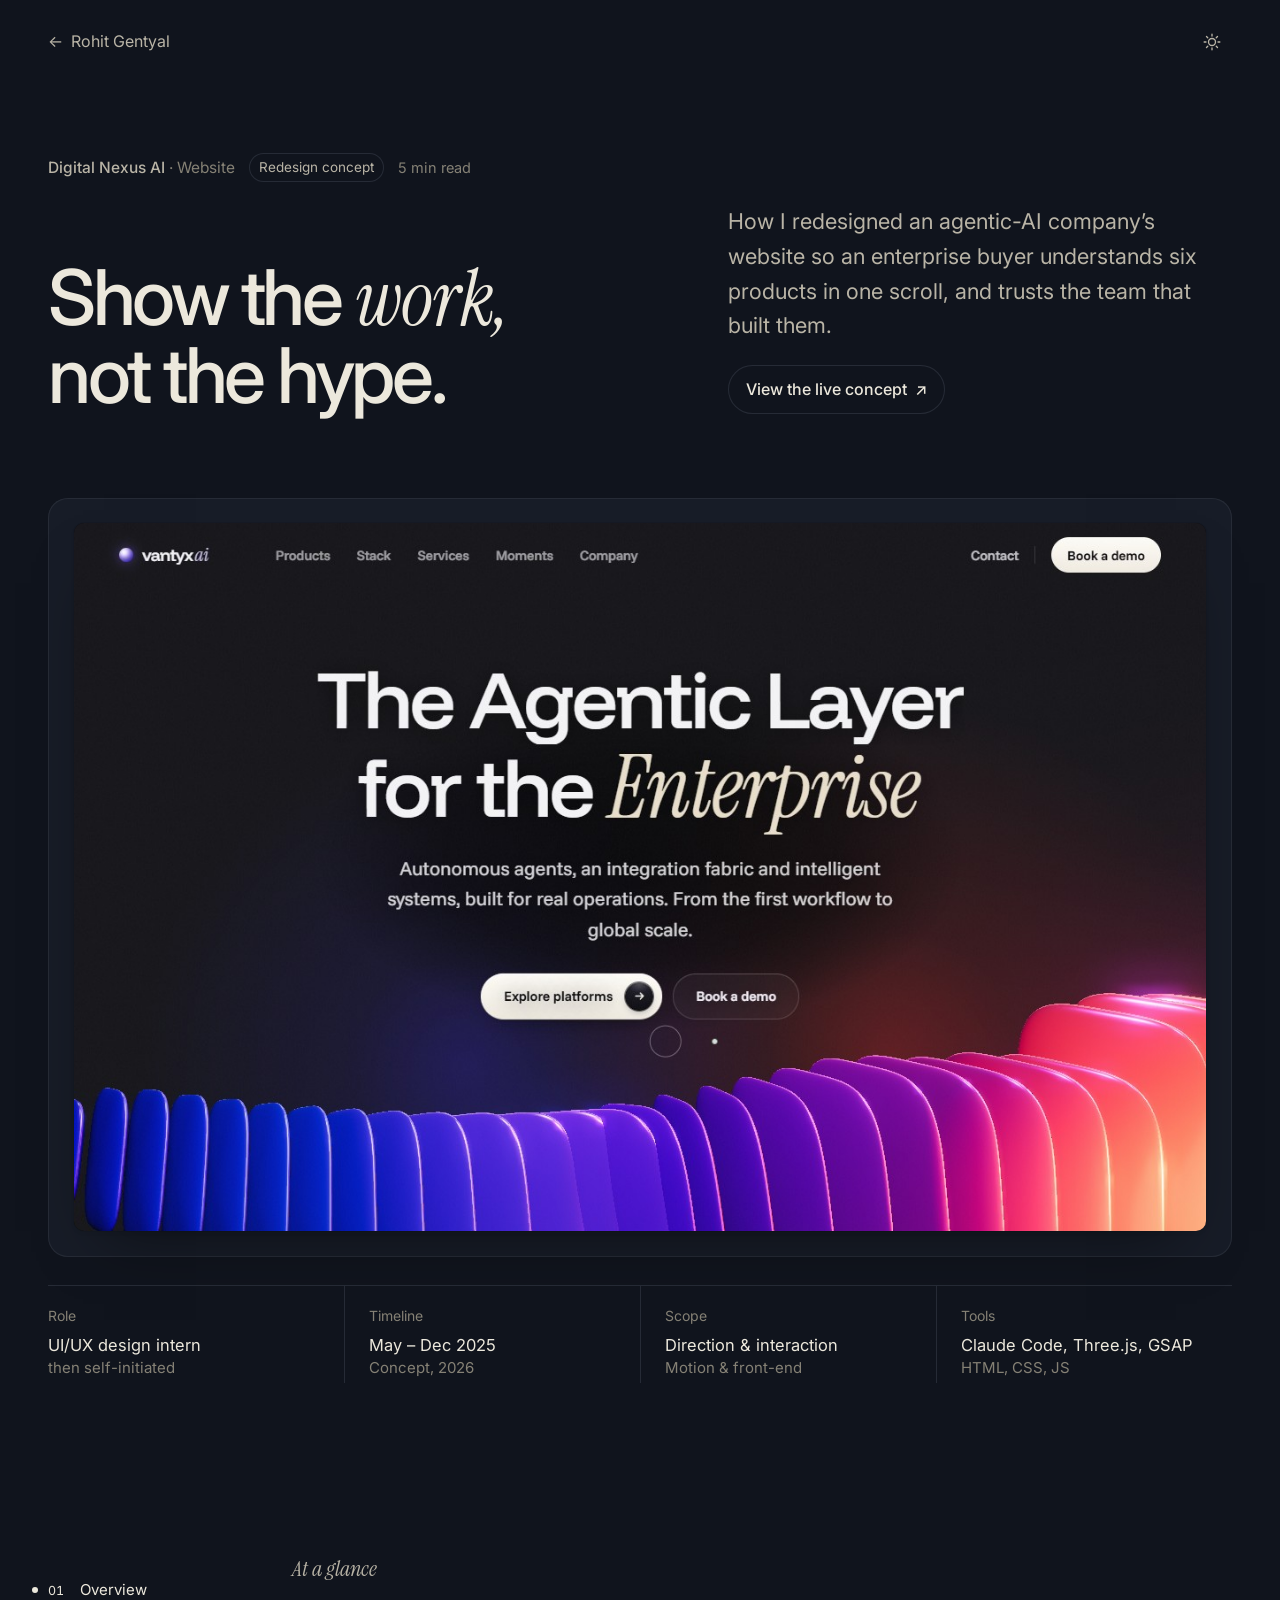
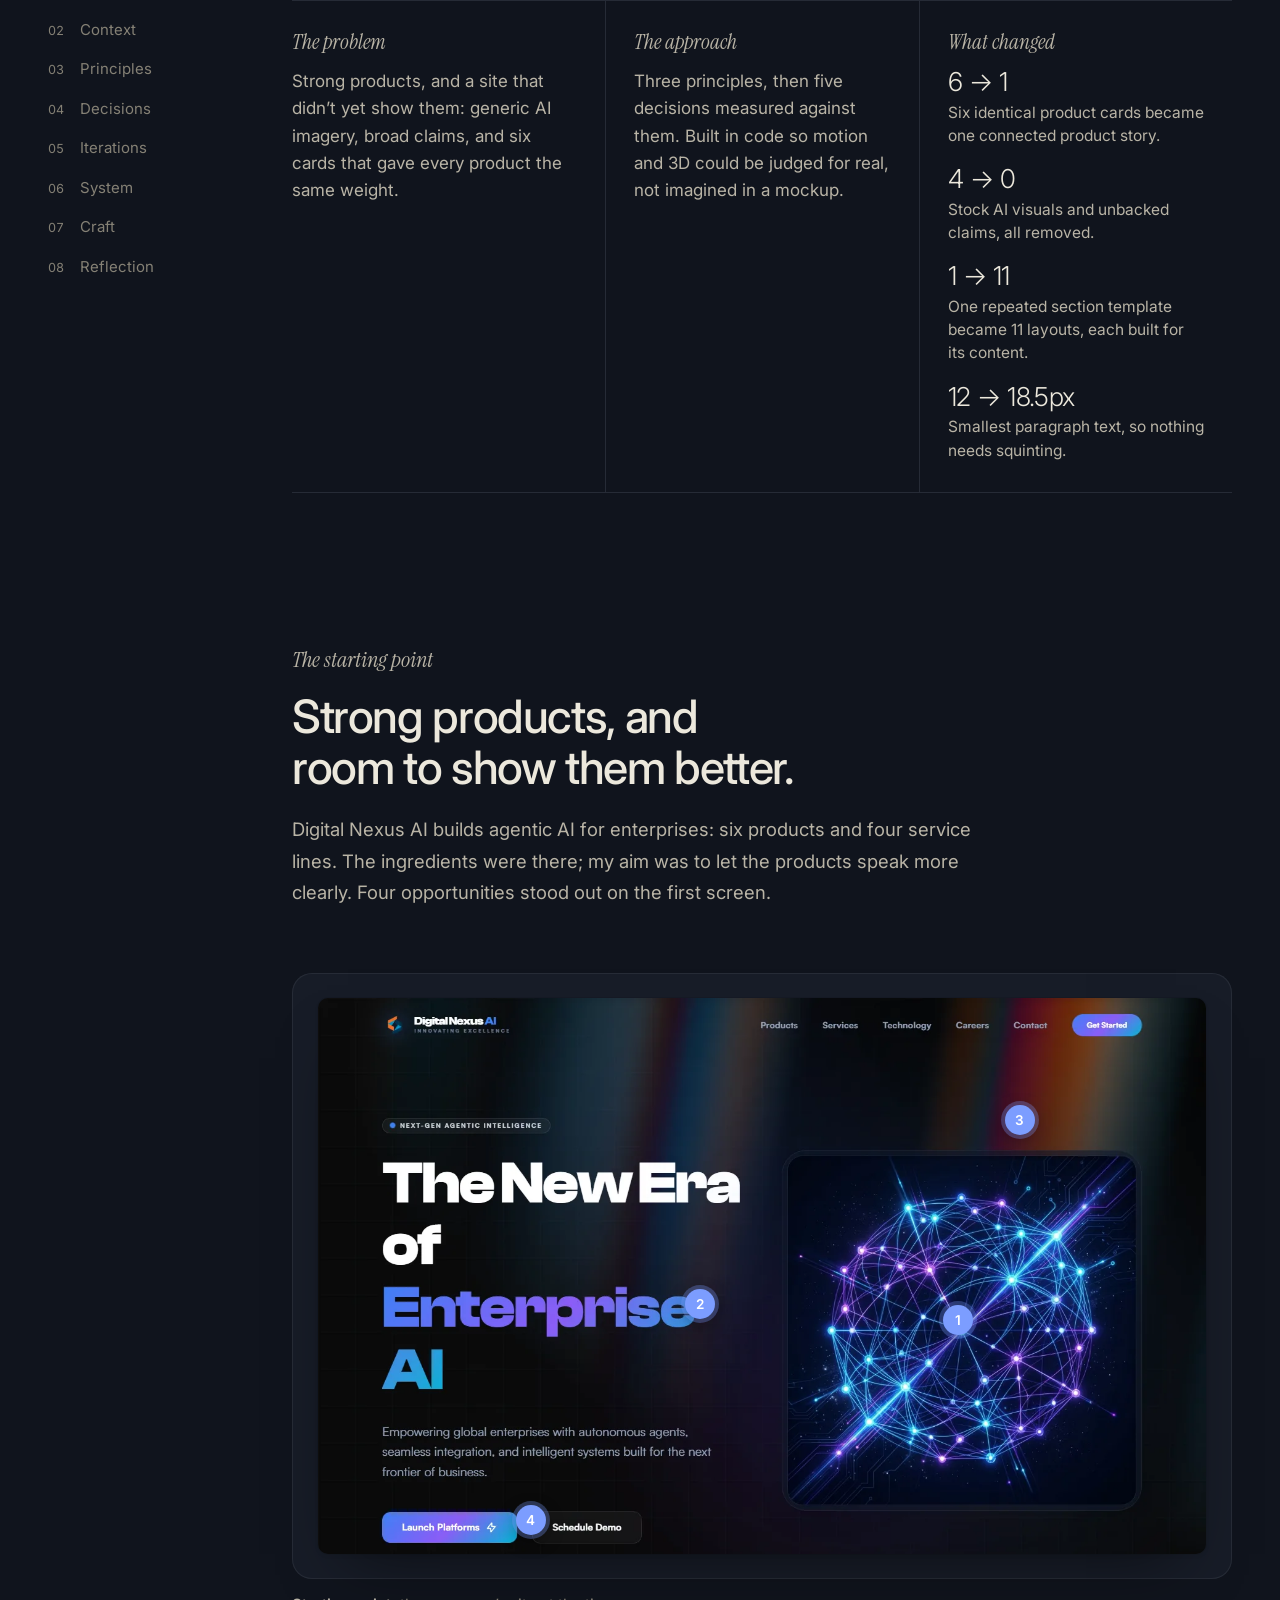
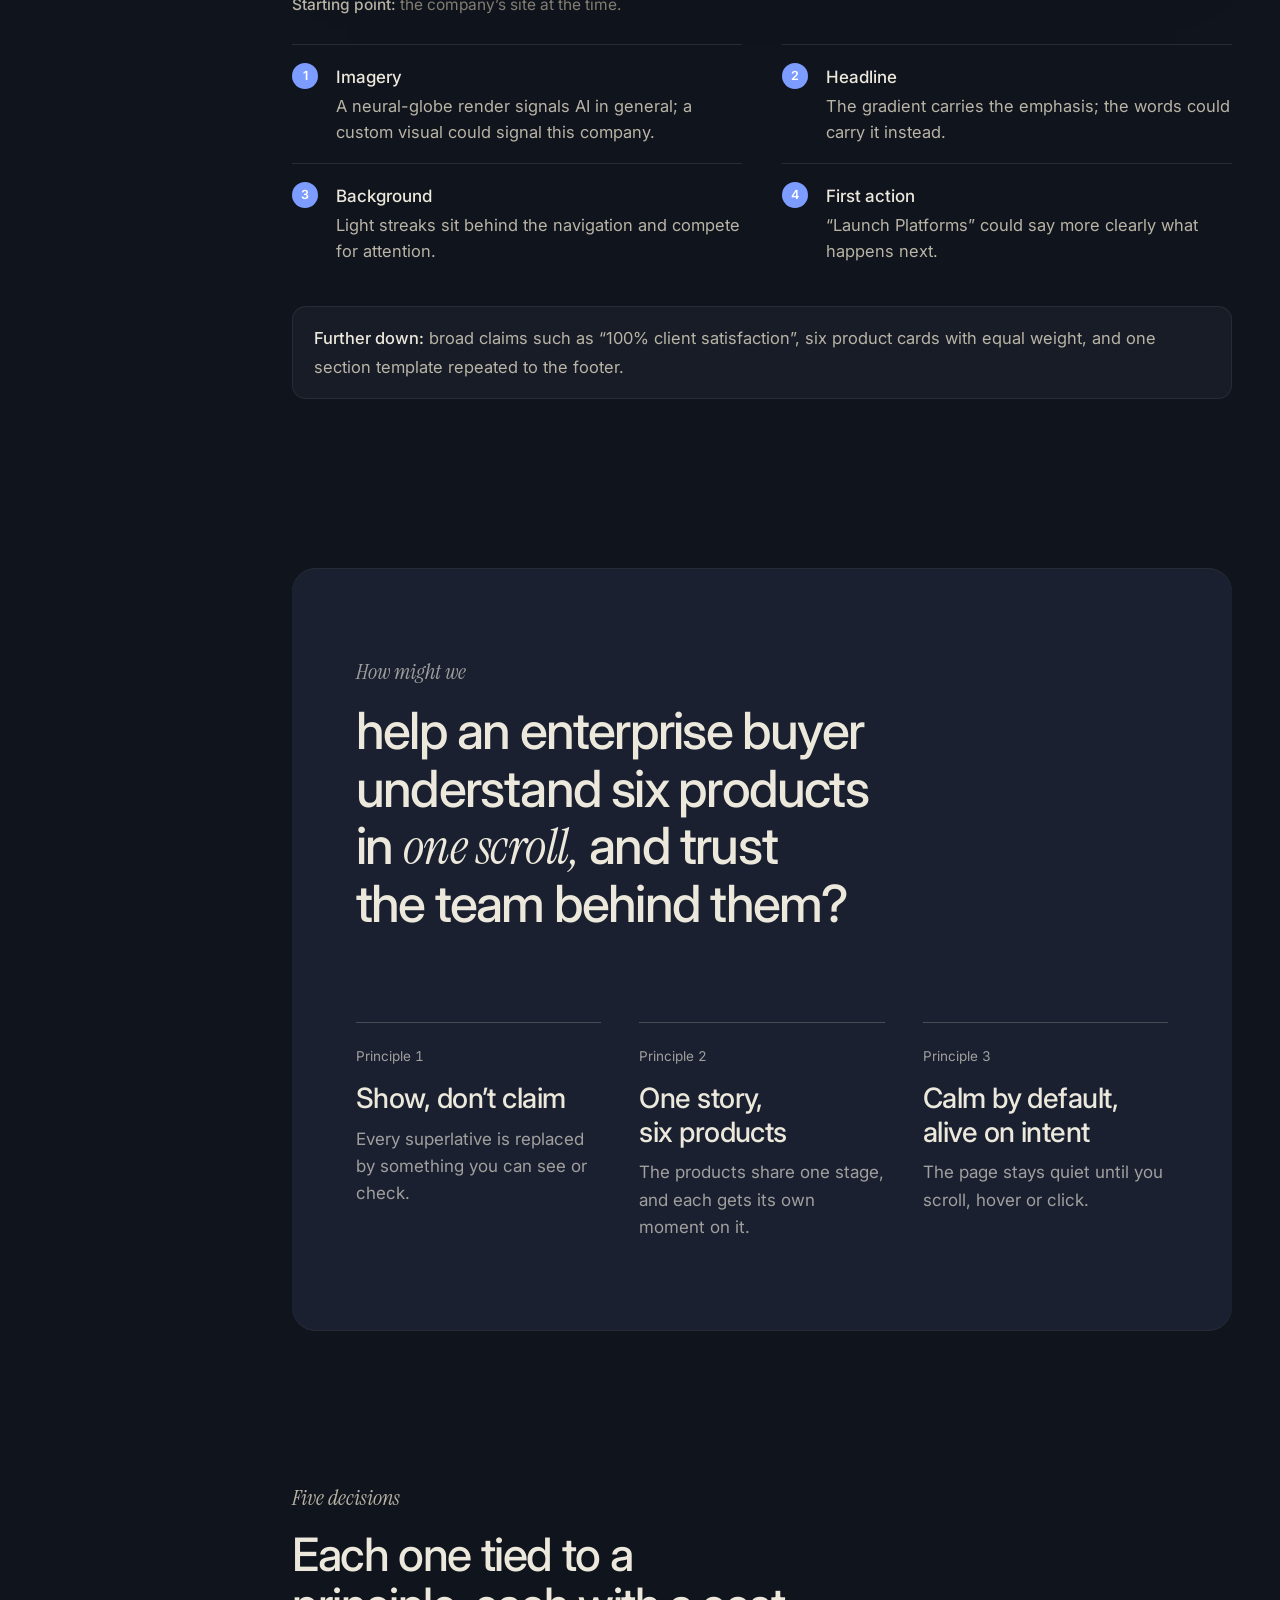
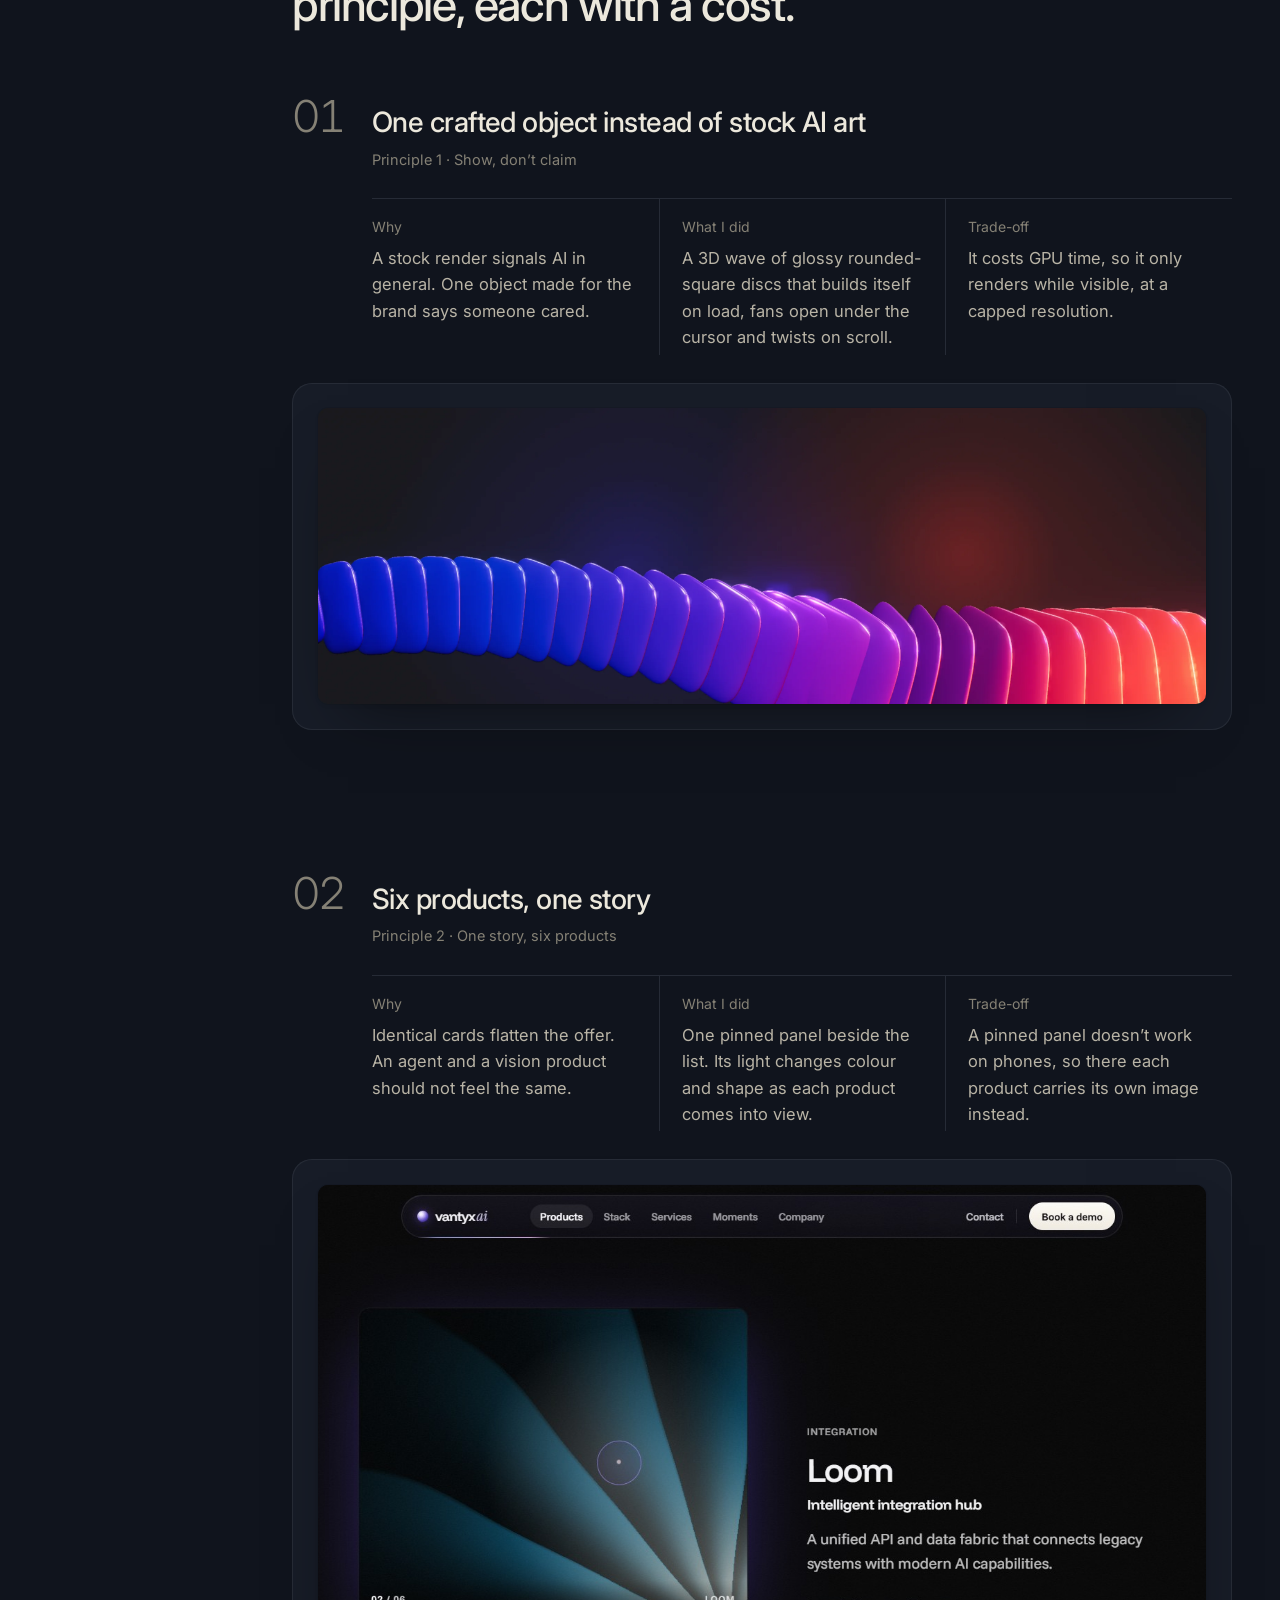
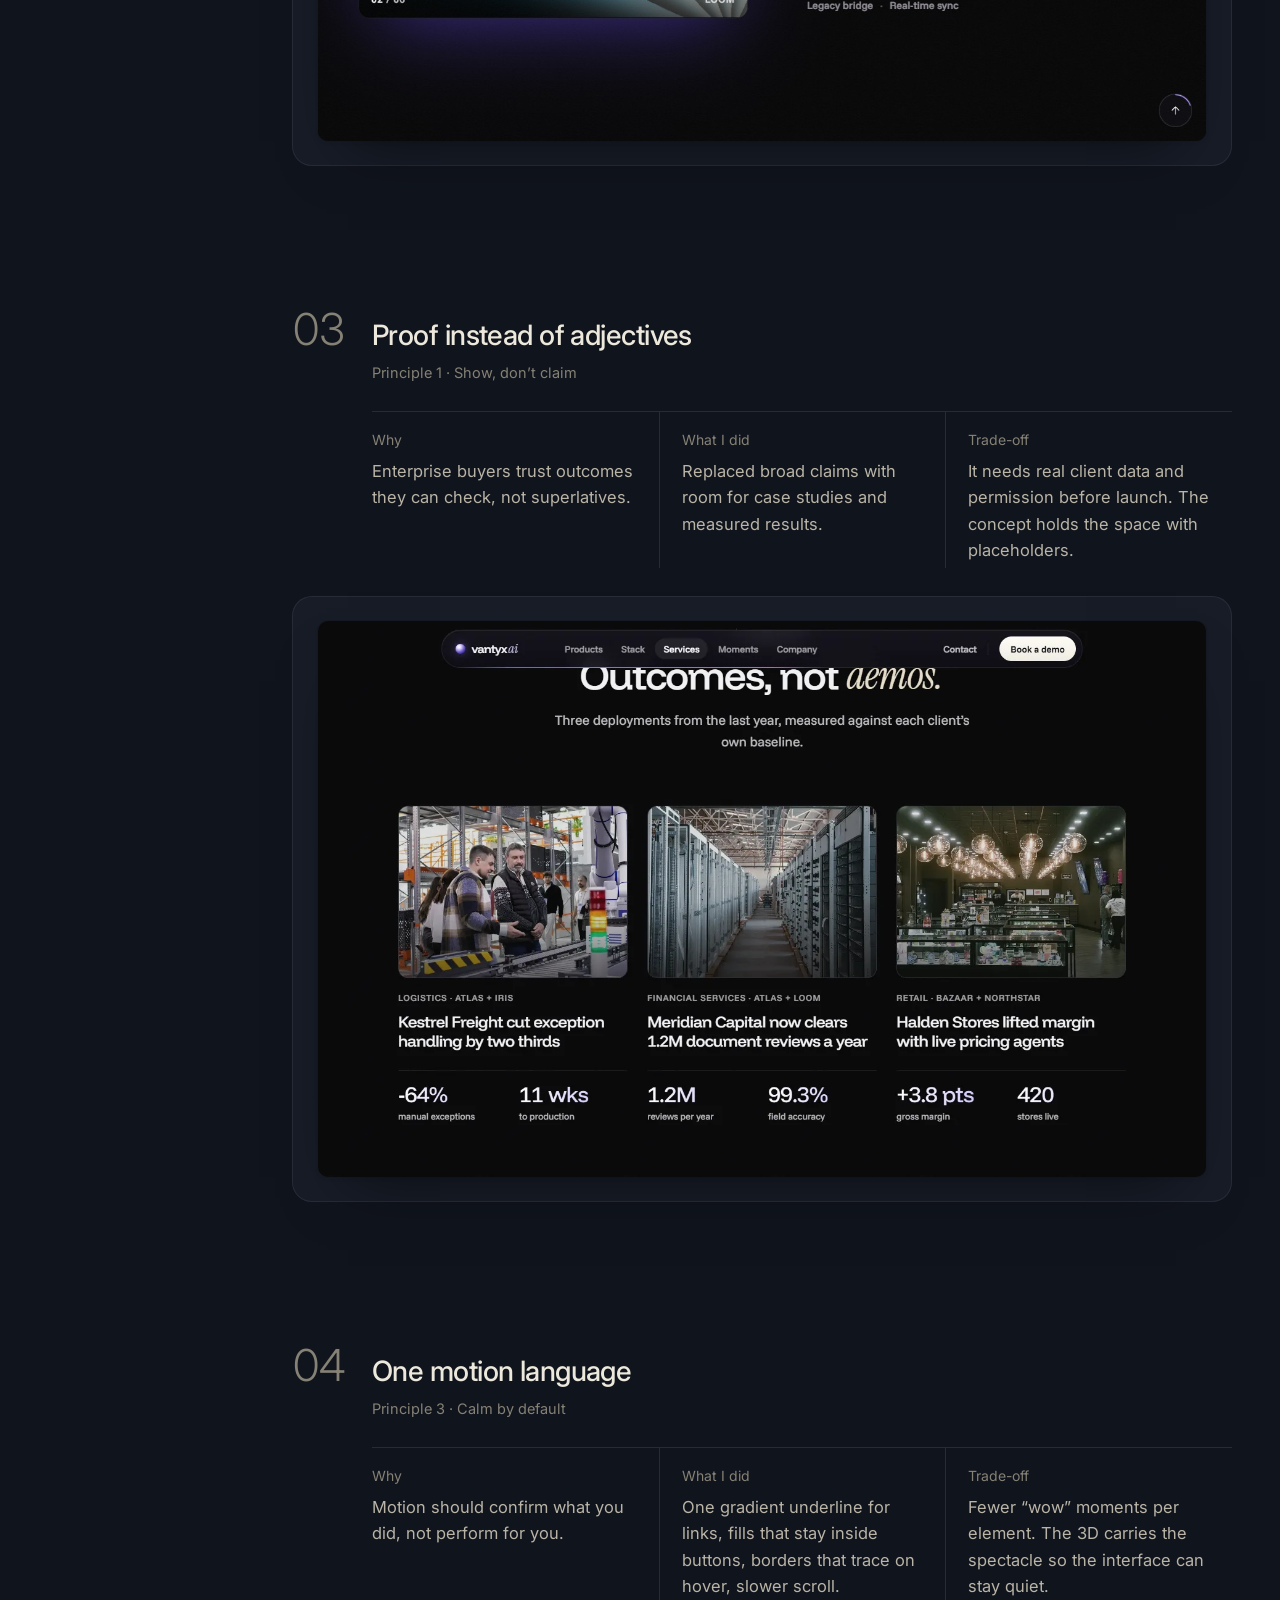
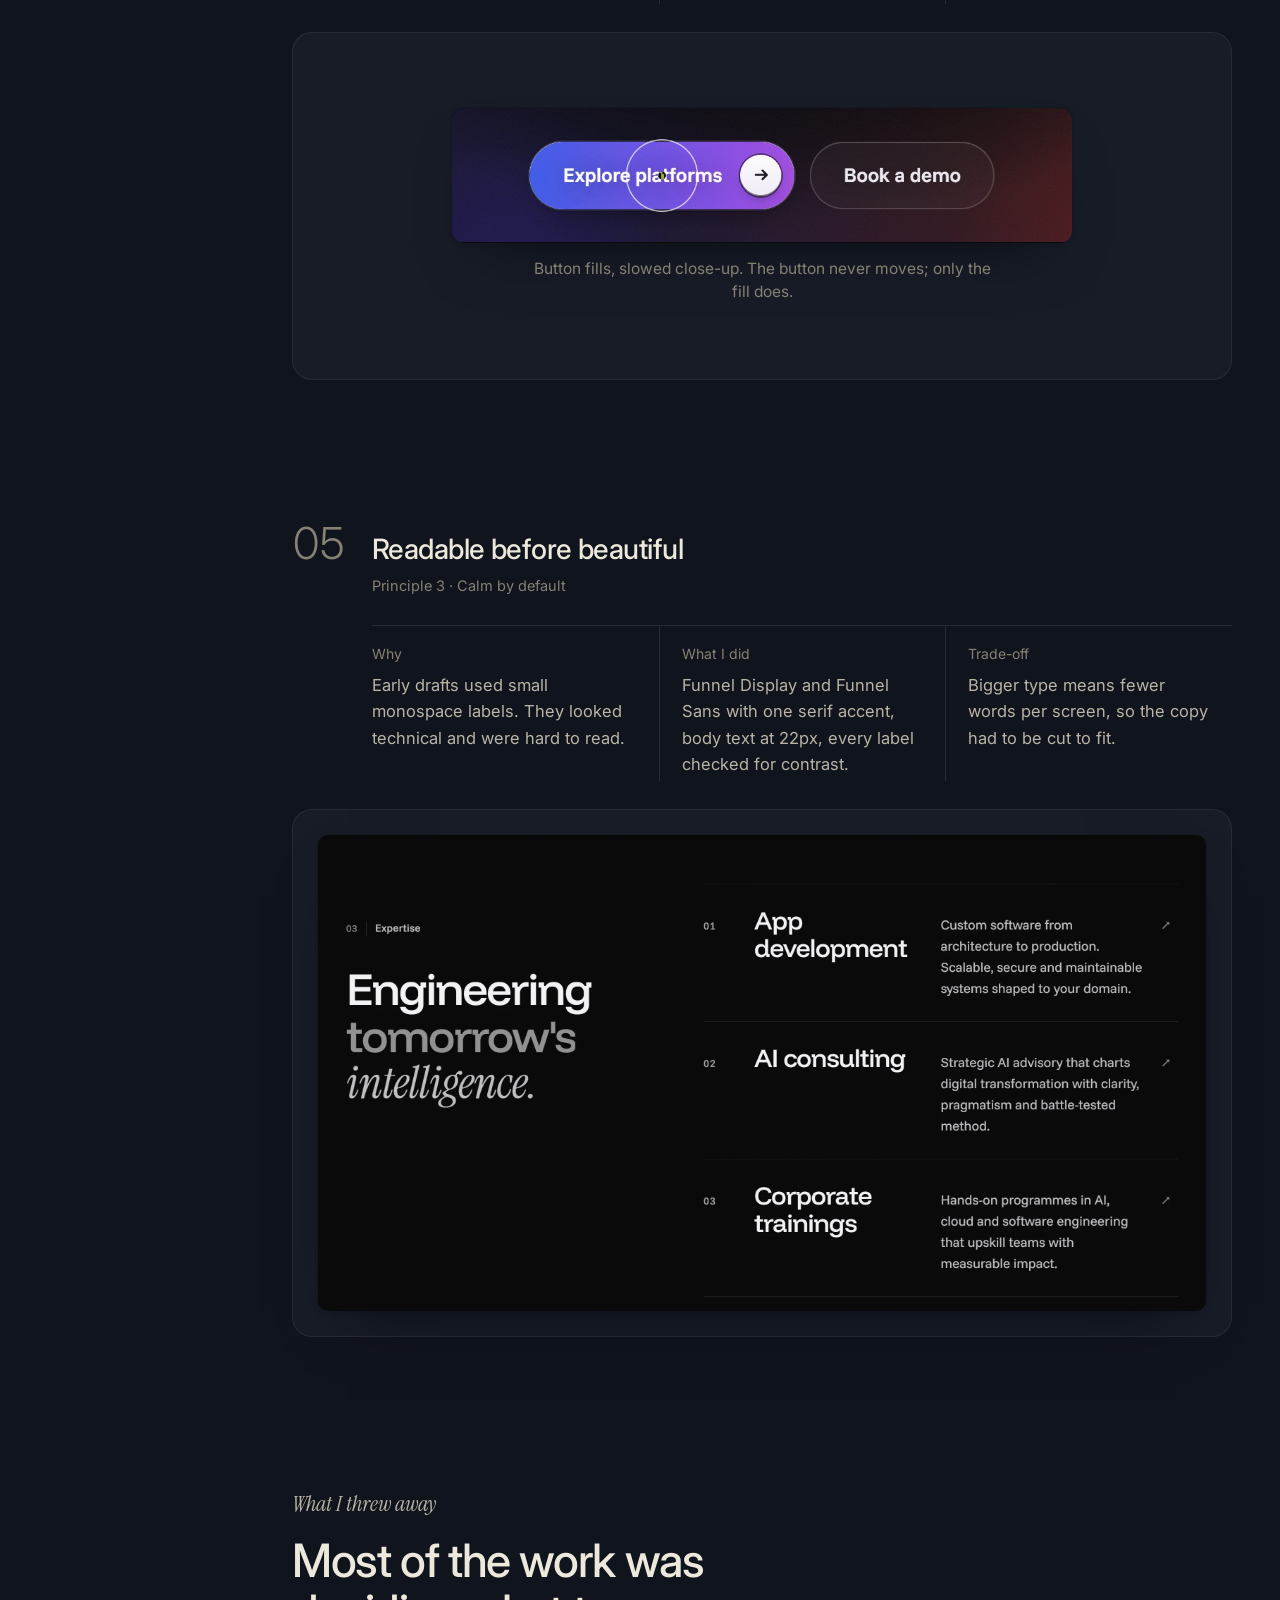
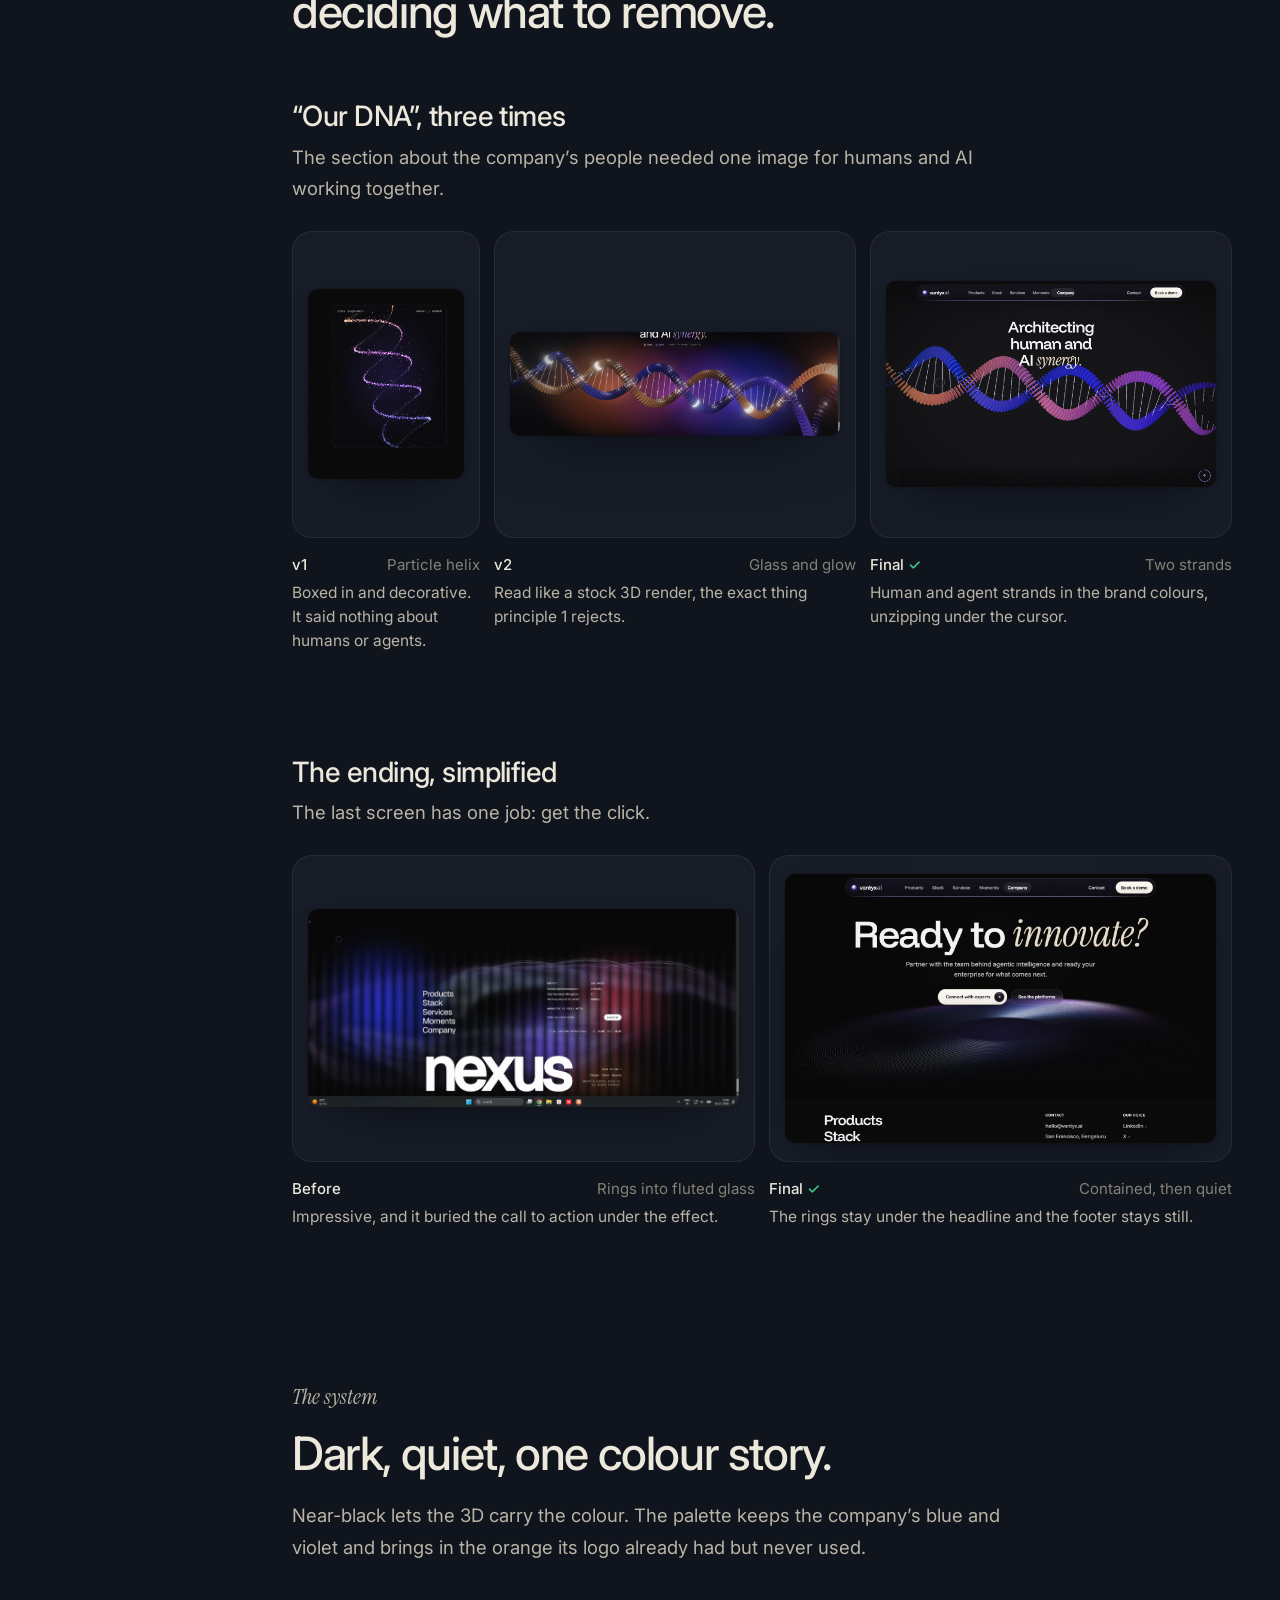
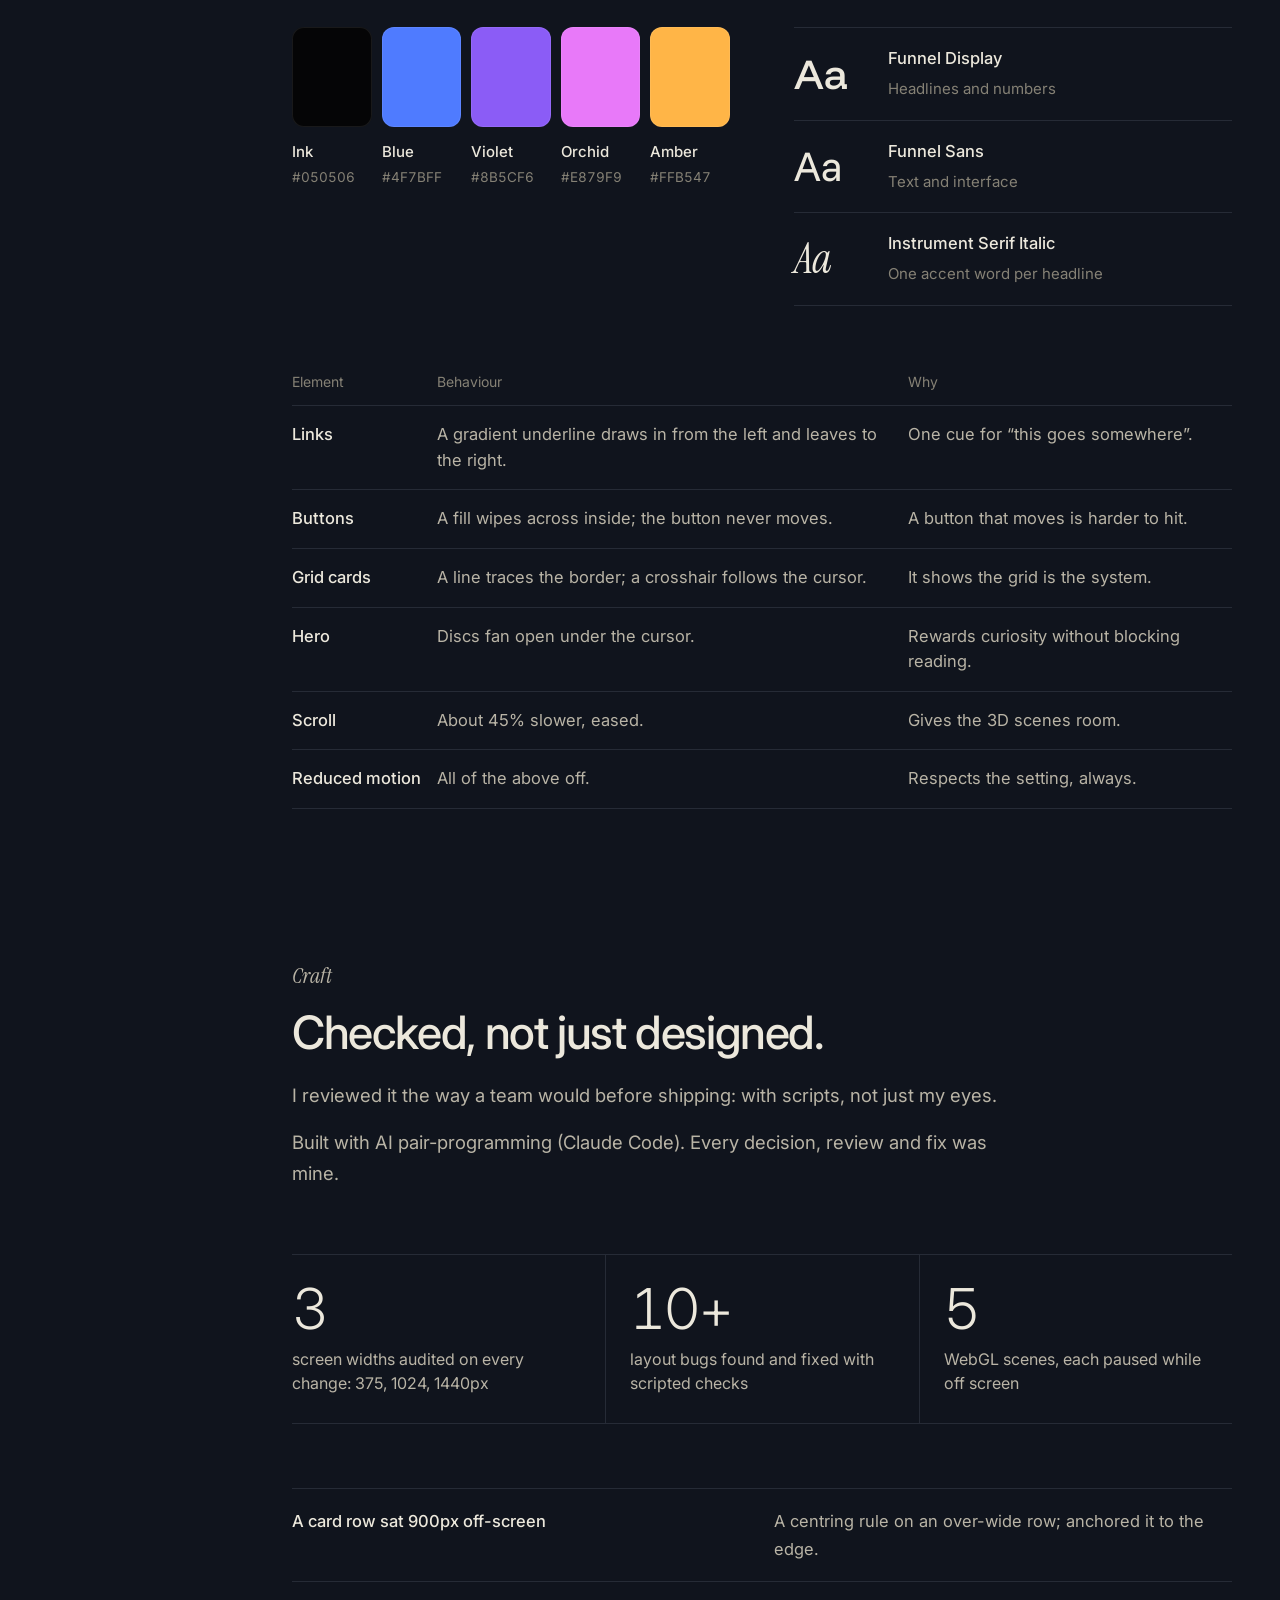
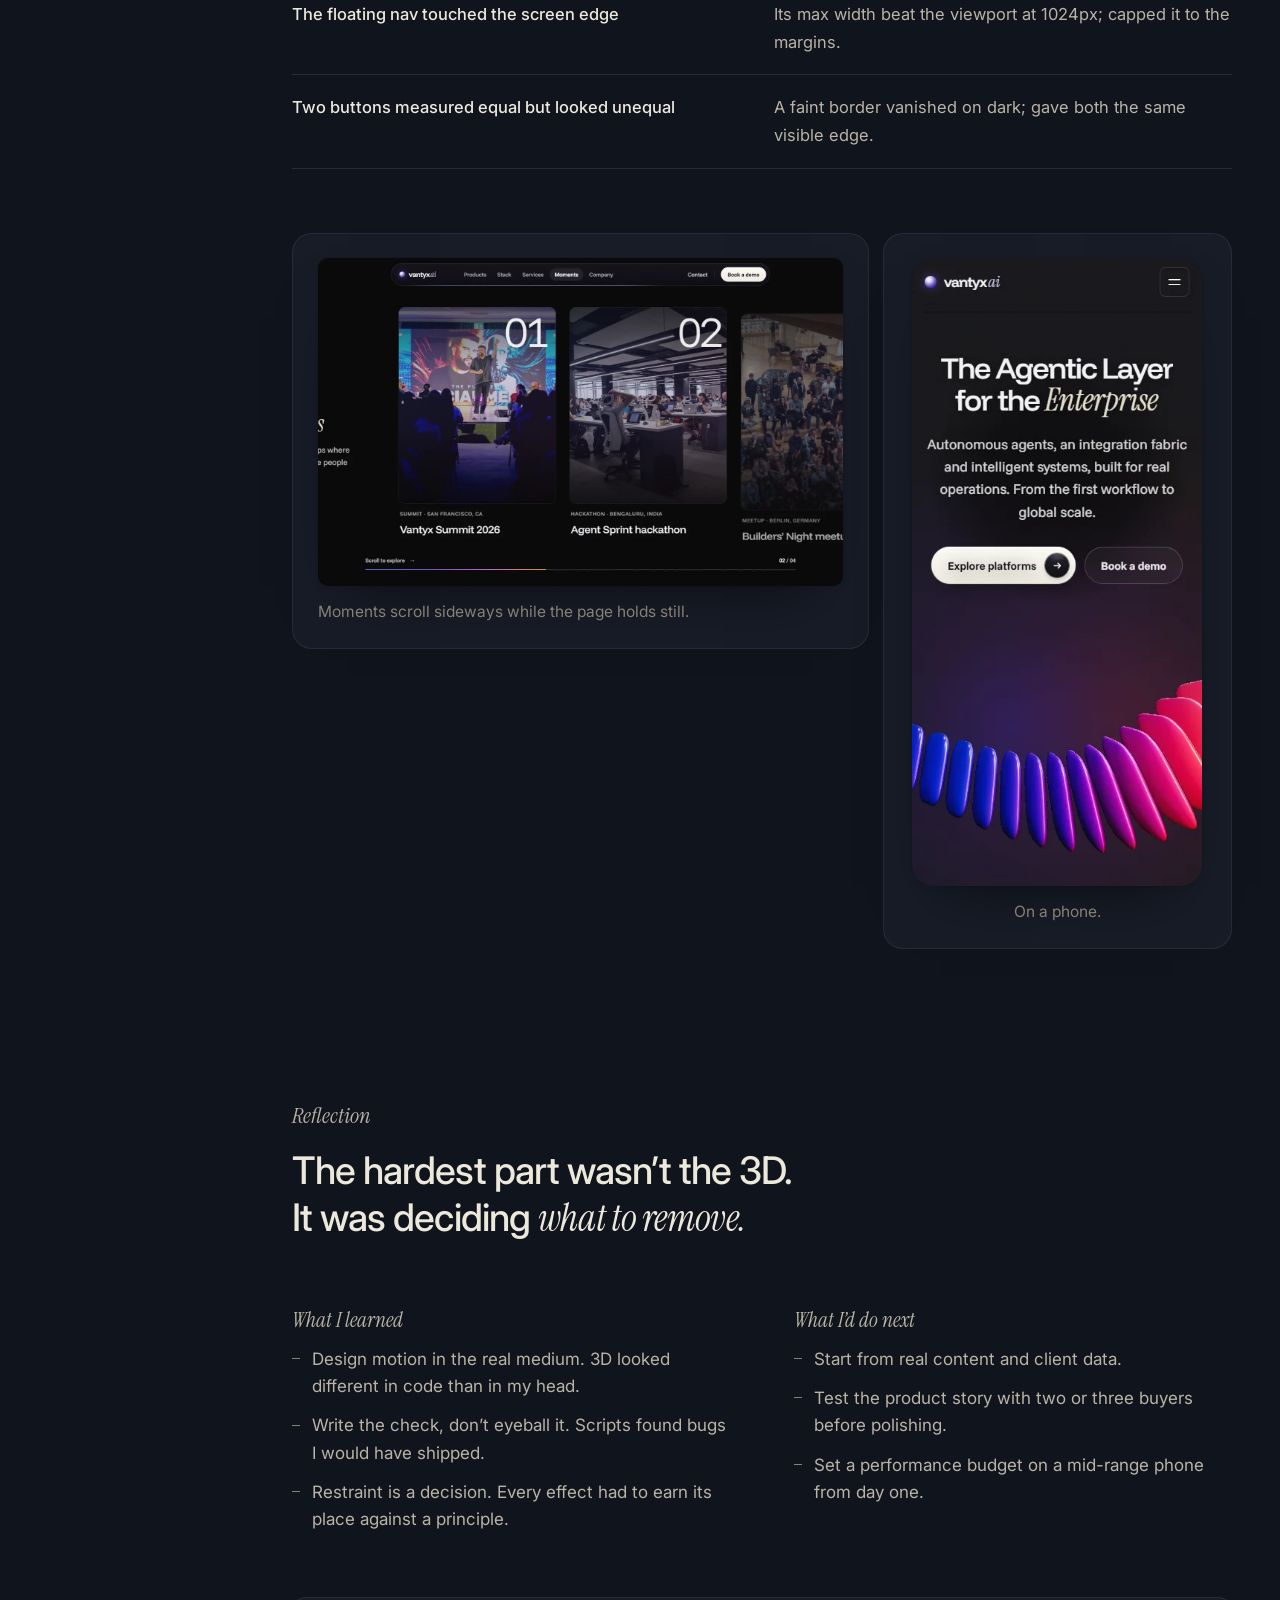
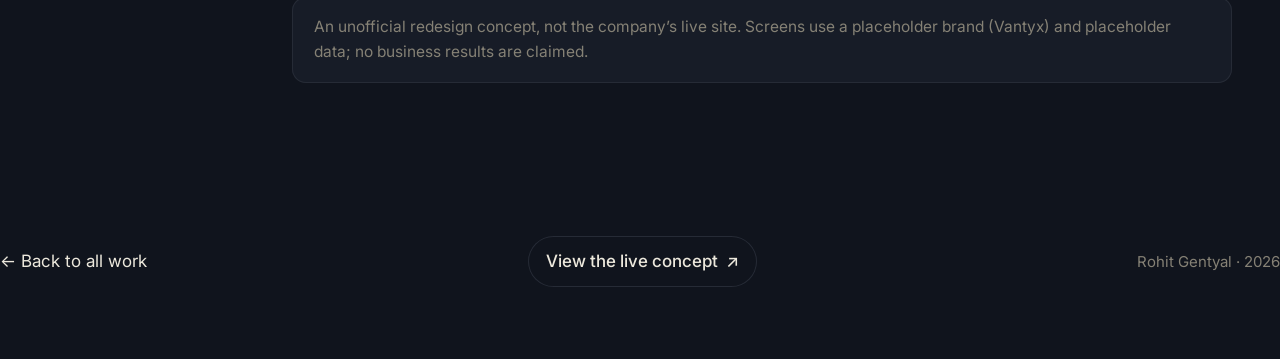
==== nexus.html @ b4a55656 "Nexus case study: new arrow nub and final hero wave in clips and stills Co-Authored-By: Claude Opus " ====
<!doctype html>
<html lang="en">
<head>
  <meta charset="utf-8">
  <meta name="viewport" content="width=device-width, initial-scale=1">
  <title>Digital Nexus AI, website redesign concept · Rohit Gentyal</title>
  <meta name="description" content="Case study: redesigning an AI company's website to show the work, not the hype. Principles, decisions and trade-offs, iterations, system and craft.">
  <link rel="preconnect" href="https://fonts.googleapis.com">
  <link rel="preconnect" href="https://fonts.gstatic.com" crossorigin>
  <link href="https://fonts.googleapis.com/css2?family=Instrument+Serif:ital@0;1&family=Inter:wght@300;400;500;600&family=Funnel+Display:wght@500&family=Funnel+Sans:wght@400&display=swap" rel="stylesheet">
  <script>let t = null; try { t = localStorage.getItem("theme"); } catch (e) {} if (t !== "day") document.documentElement.dataset.theme = "night";</script>
  <link rel="stylesheet" href="case.css?v=16">
</head>
<body>
  <header class="bar">
    <a class="back" href="index.html#work"><i aria-hidden="true">&larr;</i> Rohit Gentyal</a>
    <button class="mode" id="mode" type="button" aria-label="Switch day or night">
      <svg class="moon" viewBox="0 0 24 24"><path d="M20 14.6A8.2 8.2 0 0 1 9.4 4a8.2 8.2 0 1 0 10.6 10.6z"/></svg>
      <svg class="sun" viewBox="0 0 24 24"><circle cx="12" cy="12" r="4.2"/><path d="M12 2.6v2.2M12 19.2v2.2M2.6 12h2.2M19.2 12h2.2M5.4 5.4l1.5 1.5M17.1 17.1l1.5 1.5M5.4 18.6l1.5-1.5M17.1 6.9l1.5-1.5"/></svg>
    </button>
  </header>

  <main>
    <!-- ================= HERO ================= -->
    <section class="hero page">
      <p class="kicker rv"><b>Digital Nexus AI</b> &middot; Website <span class="tag">Redesign concept</span><span class="read">5 min read</span></p>
      <div class="hero-top">
        <h1 class="rv">Show the <em>work,</em> not the hype.</h1>
        <div class="rv" style="--d:80ms"><p class="lead">How I redesigned an agentic-AI company&rsquo;s website so an enterprise buyer understands six products in one scroll, and trusts the team that built them.</p><a class="live" href="https://vantyx-concept.vercel.app" target="_blank" rel="noopener">View the live concept <span aria-hidden="true">&#8599;</span></a></div>
      </div>
      <figure class="shot hero-shot rv"><video class="clip" muted loop playsinline preload="none" poster="assets/nexus/clip-hero.jpg?v=5" aria-label="The redesigned home page: the cursor sweeps across a wave of rounded-square discs and they fan open" data-eager><source src="assets/nexus/clip-hero.mp4?v=5" type="video/mp4"></video></figure>
      <dl class="meta rv">
        <div><dt>Role</dt><dd>UI/UX design intern<span>then self-initiated</span></dd></div>
        <div><dt>Timeline</dt><dd>May &ndash; Dec 2025<span>Concept, 2026</span></dd></div>
        <div><dt>Scope</dt><dd>Direction &amp; interaction<span>Motion &amp; front-end</span></dd></div>
        <div><dt>Tools</dt><dd>Claude Code, Three.js, GSAP<span>HTML, CSS, JS</span></dd></div>
      </dl>
    </section>

    <div class="page layout">
      <aside class="index" aria-label="Sections">
        <nav>
          <a href="#overview"><span>01</span>Overview</a>
          <a href="#problem"><span>02</span>Context</a>
          <a href="#principles"><span>03</span>Principles</a>
          <a href="#decisions"><span>04</span>Decisions</a>
          <a href="#iterations"><span>05</span>Iterations</a>
          <a href="#system"><span>06</span>System</a>
          <a href="#craft"><span>07</span>Craft</a>
          <a href="#reflection"><span>08</span>Reflection</a>
        </nav>
      </aside>

      <div class="content">
        <!-- ================= 01 OVERVIEW ================= -->
        <section id="overview">
          <span class="label rv">At a glance</span>
          <div class="glance">
            <div class="rv"><h4>The problem</h4><p>Strong products, and a site that didn&rsquo;t yet show them: generic AI imagery, broad claims, and six cards that gave every product the same weight.</p></div>
            <div class="rv" style="--d:80ms"><h4>The approach</h4><p>Three principles, then five decisions measured against them. Built in code so motion and 3D could be judged for real, not imagined in a mockup.</p></div>
            <div class="rv" style="--d:160ms"><h4>What changed</h4>
              <ul class="deltas">
                <li><b>6 &rarr; 1</b><span>Six identical product cards became one connected product story.</span></li>
                <li><b>4 &rarr; 0</b><span>Stock AI visuals and unbacked claims, all removed.</span></li>
                <li><b>1 &rarr; 11</b><span>One repeated section template became 11 layouts, each built for its content.</span></li>
                <li><b>12 &rarr; 18.5px</b><span>Smallest paragraph text, so nothing needs squinting.</span></li>
              </ul>
            </div>
          </div>
        </section>

        <!-- ================= 02 PROBLEM ================= -->
        <section id="problem">
          <span class="label rv">The starting point</span>
          <h2 class="rv">Strong products, and room to show them better.</h2>
          <p class="body rv">Digital Nexus AI builds agentic AI for enterprises: six products and four service lines. The ingredients were there; my aim was to let the products speak more clearly. Four opportunities stood out on the first screen.</p>
          <div class="annot rv" style="margin-top:var(--gap)">
            <figure class="shot">
              <div style="position:relative">
                <img src="assets/nexus/before-hero.webp" width="1440" height="900" alt="The original home page: 'The New Era of Enterprise AI' beside a glowing neural-globe render" loading="lazy">
                <span class="pin" style="left:72%;top:58%">1</span>
                <span class="pin" style="left:43%;top:55%">2</span>
                <span class="pin" style="left:79%;top:22%">3</span>
                <span class="pin" style="left:24%;top:94%">4</span>
              </div>
            </figure>
            <p class="cap"><b>Starting point:</b> the company&rsquo;s site at the time.</p>
          </div>
          <ol class="notes">
            <li class="rv"><i>1</i><div><b>Imagery</b><p>A neural-globe render signals AI in general; a custom visual could signal this company.</p></div></li>
            <li class="rv" style="--d:60ms"><i>2</i><div><b>Headline</b><p>The gradient carries the emphasis; the words could carry it instead.</p></div></li>
            <li class="rv"><i>3</i><div><b>Background</b><p>Light streaks sit behind the navigation and compete for attention.</p></div></li>
            <li class="rv" style="--d:60ms"><i>4</i><div><b>First action</b><p>&ldquo;Launch Platforms&rdquo; could say more clearly what happens next.</p></div></li>
          </ol>
          <p class="aside rv"><b>Further down:</b> broad claims such as &ldquo;100% client satisfaction&rdquo;, six product cards with equal weight, and one section template repeated to the footer.</p>
        </section>

        <!-- ================= 03 PRINCIPLES ================= -->
        <section id="principles">
          <div class="band" style="margin-top:0;border-radius:24px;padding:clamp(56px,7vw,96px) clamp(28px,5vw,72px)">
            <span class="label rv">How might we</span>
            <p class="hmw rv">help an enterprise buyer understand six products in <em>one scroll,</em> and trust the team behind them?</p>
            <div class="principles">
              <div class="rv"><span>Principle 1</span><h3>Show, don&rsquo;t claim</h3><p>Every superlative is replaced by something you can see or check.</p></div>
              <div class="rv" style="--d:80ms"><span>Principle 2</span><h3>One story, six products</h3><p>The products share one stage, and each gets its own moment on it.</p></div>
              <div class="rv" style="--d:160ms"><span>Principle 3</span><h3>Calm by default, alive on intent</h3><p>The page stays quiet until you scroll, hover or click.</p></div>
            </div>
          </div>
        </section>

        <!-- ================= 04 DECISIONS ================= -->
        <section id="decisions">
          <span class="label rv">Five decisions</span>
          <h2 class="rv">Each one tied to a principle, each with a cost.</h2>
          <div class="decs">
            <article>
              <div class="dec-head rv"><span class="dec-n">01</span><div><h3>One crafted object instead of stock AI art</h3><span class="ties">Principle 1 &middot; Show, don&rsquo;t claim</span></div></div>
              <dl class="dec-grid rv">
                <div><dt>Why</dt><dd>A stock render signals AI in general. One object made for the brand says someone cared.</dd></div>
                <div><dt>What I did</dt><dd>A 3D wave of glossy rounded-square discs that builds itself on load, fans open under the cursor and twists on scroll.</dd></div>
                <div><dt>Trade-off</dt><dd>It costs GPU time, so it only renders while visible, at a capped resolution.</dd></div>
              </dl>
              <figure class="shot rv"><img src="assets/nexus/sculpture.webp?v=5" width="2880" height="960" alt="Close-up of the sculpture: rounded-square discs fanning open under the cursor" loading="lazy"></figure>
            </article>
            <article>
              <div class="dec-head rv"><span class="dec-n">02</span><div><h3>Six products, one story</h3><span class="ties">Principle 2 &middot; One story, six products</span></div></div>
              <dl class="dec-grid rv">
                <div><dt>Why</dt><dd>Identical cards flatten the offer. An agent and a vision product should not feel the same.</dd></div>
                <div><dt>What I did</dt><dd>One pinned panel beside the list. Its light changes colour and shape as each product comes into view.</dd></div>
                <div><dt>Trade-off</dt><dd>A pinned panel doesn&rsquo;t work on phones, so there each product carries its own image instead.</dd></div>
              </dl>
              <figure class="shot rv"><video class="clip" muted loop playsinline preload="none" poster="assets/nexus/clip-products.jpg?v=2" aria-label="Scrolling through the products: the pinned light panel changes colour and shape for each one"><source src="assets/nexus/clip-products.mp4?v=2" type="video/mp4"></video></figure>
            </article>
            <article>
              <div class="dec-head rv"><span class="dec-n">03</span><div><h3>Proof instead of adjectives</h3><span class="ties">Principle 1 &middot; Show, don&rsquo;t claim</span></div></div>
              <dl class="dec-grid rv">
                <div><dt>Why</dt><dd>Enterprise buyers trust outcomes they can check, not superlatives.</dd></div>
                <div><dt>What I did</dt><dd>Replaced broad claims with room for case studies and measured results.</dd></div>
                <div><dt>Trade-off</dt><dd>It needs real client data and permission before launch. The concept holds the space with placeholders.</dd></div>
              </dl>
              <figure class="shot rv"><img src="assets/nexus/work.webp?v=2" width="1440" height="900" alt="Selected work: three case-study cards with outcome numbers" loading="lazy"></figure>
            </article>
            <article>
              <div class="dec-head rv"><span class="dec-n">04</span><div><h3>One motion language</h3><span class="ties">Principle 3 &middot; Calm by default</span></div></div>
              <dl class="dec-grid rv">
                <div><dt>Why</dt><dd>Motion should confirm what you did, not perform for you.</dd></div>
                <div><dt>What I did</dt><dd>One gradient underline for links, fills that stay inside buttons, borders that trace on hover, slower scroll.</dd></div>
                <div><dt>Trade-off</dt><dd>Fewer &ldquo;wow&rdquo; moments per element. The 3D carries the spectacle so the interface can stay quiet.</dd></div>
              </dl>
              <figure class="shot compact rv"><video class="clip" muted loop playsinline preload="none" poster="assets/nexus/clip-buttons.jpg?v=5" aria-label="Hovering the two hero buttons: a fill wipes across inside each, and the buttons stay in place"><source src="assets/nexus/clip-buttons.mp4?v=5" type="video/mp4"></video><figcaption class="cap">Button fills, slowed close-up. The button never moves; only the fill does.</figcaption></figure>
            </article>
            <article>
              <div class="dec-head rv"><span class="dec-n">05</span><div><h3>Readable before beautiful</h3><span class="ties">Principle 3 &middot; Calm by default</span></div></div>
              <dl class="dec-grid rv">
                <div><dt>Why</dt><dd>Early drafts used small monospace labels. They looked technical and were hard to read.</dd></div>
                <div><dt>What I did</dt><dd>Funnel Display and Funnel Sans with one serif accent, body text at 22px, every label checked for contrast.</dd></div>
                <div><dt>Trade-off</dt><dd>Bigger type means fewer words per screen, so the copy had to be cut to fit.</dd></div>
              </dl>
              <figure class="shot rv"><img src="assets/nexus/type.webp?v=2" width="2520" height="1410" alt="Type close-up: large service names, quiet descriptions and an italic serif accent" loading="lazy"></figure>
            </article>
          </div>
        </section>

        <!-- ================= 05 ITERATIONS ================= -->
        <section id="iterations">
          <span class="label rv">What I threw away</span>
          <h2 class="rv">Most of the work was deciding what to remove.</h2>
          <div class="iter">
            <h3 class="rv">&ldquo;Our DNA&rdquo;, three times</h3>
            <p class="body rv">The section about the company&rsquo;s people needed one image for humans and AI working together.</p>
            <div class="steps three">
              <div class="step rv"><figure class="shot"><img src="assets/nexus/iter-dna-1.png" width="523" height="637" alt="First version: a particle helix inside a box" loading="lazy"></figure><p class="tagline"><b>v1</b><span>Particle helix</span></p><p class="why-not">Boxed in and decorative. It said nothing about humans or agents.</p></div>
              <div class="step rv" style="--d:80ms"><figure class="shot"><img src="assets/nexus/iter-dna-2.webp" width="1919" height="608" alt="Second version: a glossy 3D helix with a coloured glow" loading="lazy"></figure><p class="tagline"><b>v2</b><span>Glass and glow</span></p><p class="why-not">Read like a stock 3D render, the exact thing principle 1 rejects.</p></div>
              <div class="step final rv" style="--d:160ms"><figure class="shot"><video class="clip" muted loop playsinline preload="none" poster="assets/nexus/clip-dna.jpg?v=2" aria-label="Final version: two strands in the brand colours unzip as the cursor passes"><source src="assets/nexus/clip-dna.mp4?v=2" type="video/mp4"></video></figure><p class="tagline"><b>Final</b><span>Two strands</span></p><p class="why-not">Human and agent strands in the brand colours, unzipping under the cursor.</p></div>
            </div>
          </div>
          <div class="iter">
            <h3 class="rv">The ending, simplified</h3>
            <p class="body rv">The last screen has one job: get the click.</p>
            <div class="steps two">
              <div class="step rv"><figure class="shot"><img src="assets/nexus/iter-finale-1.webp" width="1919" height="880" alt="Earlier ending: light rings flowing into a fluted-glass footer" loading="lazy"></figure><p class="tagline"><b>Before</b><span>Rings into fluted glass</span></p><p class="why-not">Impressive, and it buried the call to action under the effect.</p></div>
              <div class="step final rv" style="--d:80ms"><figure class="shot"><img src="assets/nexus/cta.webp?v=5" width="1440" height="900" alt="Final ending: rings contained under the call to action" loading="lazy"></figure><p class="tagline"><b>Final</b><span>Contained, then quiet</span></p><p class="why-not">The rings stay under the headline and the footer stays still.</p></div>
            </div>
          </div>
        </section>

        <!-- ================= 06 SYSTEM ================= -->
        <section id="system">
          <span class="label rv">The system</span>
          <h2 class="rv">Dark, quiet, one colour story.</h2>
          <p class="body rv">Near-black lets the 3D carry the colour. The palette keeps the company&rsquo;s blue and violet and brings in the orange its logo already had but never used.</p>
          <div class="sys">
            <div class="swatches">
              <div class="sw rv"><i style="background:#050506"></i><b>Ink</b><span>#050506</span></div>
              <div class="sw rv" style="--d:50ms"><i style="background:#4F7BFF"></i><b>Blue</b><span>#4F7BFF</span></div>
              <div class="sw rv" style="--d:100ms"><i style="background:#8B5CF6"></i><b>Violet</b><span>#8B5CF6</span></div>
              <div class="sw rv" style="--d:150ms"><i style="background:#E879F9"></i><b>Orchid</b><span>#E879F9</span></div>
              <div class="sw rv" style="--d:200ms"><i style="background:#FFB547"></i><b>Amber</b><span>#FFB547</span></div>
            </div>
            <div class="faces rv">
              <div class="face"><span class="aa" style="font-family:'Funnel Display',var(--sans);font-weight:500">Aa</span><div><b>Funnel Display</b><span>Headlines and numbers</span></div></div>
              <div class="face"><span class="aa" style="font-family:'Funnel Sans',var(--sans)">Aa</span><div><b>Funnel Sans</b><span>Text and interface</span></div></div>
              <div class="face"><span class="aa" style="font-family:var(--serif);font-style:italic">Aa</span><div><b>Instrument Serif Italic</b><span>One accent word per headline</span></div></div>
            </div>
          </div>
          <table class="spec rv">
            <thead><tr><th>Element</th><th>Behaviour</th><th>Why</th></tr></thead>
            <tbody>
              <tr><td>Links</td><td>A gradient underline draws in from the left and leaves to the right.</td><td>One cue for &ldquo;this goes somewhere&rdquo;.</td></tr>
              <tr><td>Buttons</td><td>A fill wipes across inside; the button never moves.</td><td>A button that moves is harder to hit.</td></tr>
              <tr><td>Grid cards</td><td>A line traces the border; a crosshair follows the cursor.</td><td>It shows the grid is the system.</td></tr>
              <tr><td>Hero</td><td>Discs fan open under the cursor.</td><td>Rewards curiosity without blocking reading.</td></tr>
              <tr><td>Scroll</td><td>About 45% slower, eased.</td><td>Gives the 3D scenes room.</td></tr>
              <tr><td>Reduced motion</td><td>All of the above off.</td><td>Respects the setting, always.</td></tr>
            </tbody>
          </table>
        </section>

        <!-- ================= 07 CRAFT ================= -->
        <section id="craft">
          <span class="label rv">Craft</span>
          <h2 class="rv">Checked, not just designed.</h2>
          <p class="body rv">I reviewed it the way a team would before shipping: with scripts, not just my eyes.</p>
          <p class="body rv">Built with AI pair-programming (Claude Code). Every decision, review and fix was mine.</p>
          <div class="stats">
            <div class="rv"><b>3</b><span>screen widths audited on every change: 375, 1024, 1440px</span></div>
            <div class="rv" style="--d:80ms"><b>10+</b><span>layout bugs found and fixed with scripted checks</span></div>
            <div class="rv" style="--d:160ms"><b>5</b><span>WebGL scenes, each paused while off screen</span></div>
          </div>
          <ul class="bugs">
            <li class="rv"><b>A card row sat 900px off-screen</b><span>A centring rule on an over-wide row; anchored it to the edge.</span></li>
            <li class="rv"><b>The floating nav touched the screen edge</b><span>Its max width beat the viewport at 1024px; capped it to the margins.</span></li>
            <li class="rv"><b>Two buttons measured equal but looked unequal</b><span>A faint border vanished on dark; gave both the same visible edge.</span></li>
          </ul>
          <div class="screens">
            <figure class="shot rv"><img src="assets/nexus/moments.webp?v=2" width="1440" height="900" alt="Moments: event cards that scroll sideways while the page holds" loading="lazy"><figcaption class="cap">Moments scroll sideways while the page holds still.</figcaption></figure>
            <figure class="shot tall rv" style="--d:80ms"><img src="assets/nexus/mobile-hero.webp?v=5" width="390" height="844" alt="The home page on a phone" loading="lazy"><figcaption class="cap">On a phone.</figcaption></figure>
          </div>
        </section>

        <!-- ================= 08 REFLECTION ================= -->
        <section id="reflection">
          <span class="label rv">Reflection</span>
          <p class="pull rv">The hardest part wasn&rsquo;t the 3D. It was deciding <em>what to remove.</em></p>
          <div class="learn">
            <div class="rv"><h4>What I learned</h4><ul><li>Design motion in the real medium. 3D looked different in code than in my head.</li><li>Write the check, don&rsquo;t eyeball it. Scripts found bugs I would have shipped.</li><li>Restraint is a decision. Every effect had to earn its place against a principle.</li></ul></div>
            <div class="rv" style="--d:80ms"><h4>What I&rsquo;d do next</h4><ul><li>Start from real content and client data.</li><li>Test the product story with two or three buyers before polishing.</li><li>Set a performance budget on a mid-range phone from day one.</li></ul></div>
          </div>
          <p class="note rv">An unofficial redesign concept, not the company&rsquo;s live site. Screens use a placeholder brand (Vantyx) and placeholder data; no business results are claimed.</p>
        </section>
      </div>
    </div>

    <div class="end page">
      <a href="index.html#work">&larr; Back to all work</a>
      <a class="live" href="https://vantyx-concept.vercel.app" target="_blank" rel="noopener">View the live concept <span aria-hidden="true">&#8599;</span></a>
      <small>Rohit Gentyal &middot; 2026</small>
    </div>
  </main>

  <script>
    // day / night: same switch and saved choice as the home page
    (() => {
      const root = document.documentElement, btn = document.getElementById("mode");
      const sync = () => btn.setAttribute("aria-pressed", String(root.dataset.theme === "night"));
      sync();
      btn.addEventListener("click", () => {
        const night = root.dataset.theme !== "night";
        if (night) root.dataset.theme = "night"; else delete root.dataset.theme;
        try { localStorage.setItem("theme", night ? "night" : "day"); } catch (e) {}
        sync();
      });
    })();
    // appear once on scroll
    (() => {
      const els = document.querySelectorAll(".rv");
      if (matchMedia("(prefers-reduced-motion: reduce)").matches || !("IntersectionObserver" in window)) { els.forEach((e) => e.classList.add("in")); return; }
      const io = new IntersectionObserver((es) => es.forEach((e) => { if (e.isIntersecting) { e.target.classList.add("in"); io.unobserve(e.target); } }), { rootMargin: "0px 0px -8% 0px" });
      els.forEach((e) => io.observe(e));
    })();
    // section index: highlight the section being read; links scroll smoothly
    (() => {
      const links = [...document.querySelectorAll(".index a")];
      const secs = links.map((a) => document.querySelector(a.getAttribute("href")));
      const spy = () => {
        const line = innerHeight * 0.35;
        let cur = 0;
        secs.forEach((s, i) => { if (s && s.getBoundingClientRect().top <= line) cur = i; });
        links.forEach((a, i) => a.classList.toggle("on", i === cur));
      };
      addEventListener("scroll", spy, { passive: true }); spy();
      links.forEach((a, i) => a.addEventListener("click", (e) => {
        e.preventDefault();
        scrollTo({ top: secs[i].getBoundingClientRect().top + scrollY - 40, behavior: matchMedia("(prefers-reduced-motion: reduce)").matches ? "auto" : "smooth" });
      }));
    })();
  </script>
  <script>
    (() => {
      const vids = [...document.querySelectorAll("video.clip")];
      if (matchMedia("(prefers-reduced-motion: reduce)").matches) return;   // posters only
      const io = new IntersectionObserver((es) => es.forEach((e) => {
        const v = e.target;
        if (e.isIntersecting) { if (v.preload === "none") v.preload = "auto"; v.play().catch(() => {}); } else v.pause();
      }), { threshold: 0.25 });
      vids.forEach((v) => io.observe(v));
    })();
  </script>
  <script src="glide.js?v=2"></script>
</body>
</html>
---- case.css ----
/* Case study pages (nexus.html), v2: an editorial, senior-level layout.
   Same tokens as the portfolio (style.css) so it reads as one site: paper by day, night by default,
   Inter for text, the hill's italic Instrument Serif for labels and accents.
   Layout: a sticky section index on wide screens, a 12-column grid, large imagery, annotated screens,
   principles -> decisions (with trade-offs) -> iterations -> system -> craft -> reflection. */
:root {
  --paper: #f5f4f0; --ink: #26251f; --ink-soft: #57544b; --ink-faint: #8a867b; --rule: #e2dfd7; --well: #ebe8e1;
  --band: #26251f; --on-band: #f5f4f0; --on-band-soft: rgba(245, 244, 240, .66);
  --pin: #4f7bff;
  --serif: "Instrument Serif", Georgia, serif;
  --sans: "Inter", system-ui, -apple-system, "Segoe UI", sans-serif;
  --page: 1240px; --gut: clamp(20px, 4vw, 48px); --idx: 180px;
  --sec: clamp(112px, 12vw, 176px); --gap: clamp(40px, 5vw, 72px);
  --ease: cubic-bezier(.22, 1, .36, 1);
  color-scheme: light;
}
:root[data-theme="night"] {
  --paper: #10141d; --ink: #ece8dc; --ink-soft: #b9b4a6; --ink-faint: #858175; --rule: #262b36; --well: #171c27;
  --band: #1a2030; --on-band: #ece8dc; --on-band-soft: rgba(236, 232, 220, .64);
  --pin: #7c9dff;
  color-scheme: dark;
}
* { box-sizing: border-box; }
html { scrollbar-width: none; }
html::-webkit-scrollbar { display: none; }
body { margin: 0; background: var(--paper); color: var(--ink); font: 400 18.5px/1.7 var(--sans); -webkit-font-smoothing: antialiased; transition: background-color .6s ease, color .6s ease; }
a { color: inherit; }
img { display: block; max-width: 100%; height: auto; }
p { margin: 0; }
.page { width: 100%; max-width: calc(var(--page) + 2 * var(--gut)); margin: 0 auto; padding: 0 var(--gut); }

/* ---------- top bar ---------- */
.bar { position: absolute; inset: 0 0 auto 0; display: flex; justify-content: space-between; align-items: center; padding: 22px var(--gut); z-index: 3; font-size: 16px; }
.back { display: inline-flex; gap: 8px; color: var(--ink-soft); text-decoration: none; transition: color .3s; }
.back i { font-style: normal; transition: translate .3s var(--ease); }
.back:hover { color: var(--ink); }
.back:hover i { translate: -3px 0; }
.mode { width: 40px; height: 40px; border: 0; border-radius: 50%; background: transparent; color: var(--ink-soft); cursor: pointer; display: grid; place-items: center; transition: background .3s, color .3s; }
.mode:hover, .mode:focus-visible { background: var(--well); color: var(--ink); outline: none; }
.mode svg { grid-area: 1 / 1; width: 20px; height: 20px; fill: none; stroke: currentColor; stroke-width: 1.6; stroke-linecap: round; transition: opacity .4s, transform .5s var(--ease); }
.mode .sun, [data-theme="night"] .mode .moon { opacity: 0; transform: rotate(-90deg) scale(.6); }
[data-theme="night"] .mode .sun { opacity: 1; transform: none; }

/* ---------- type ---------- */
.label { display: block; font: italic 400 22px/1.3 var(--serif); color: var(--ink-soft); margin: 0 0 16px; }
h1 { font: 500 clamp(40px, 6vw, 84px)/1.0 var(--sans); letter-spacing: -.045em; margin: 0; max-width: 14ch; text-wrap: balance; }
h1 em, h2 em, .hmw em, .pull em { font-family: var(--serif); font-style: italic; font-weight: 400; letter-spacing: -.01em; }
h2 { font: 500 clamp(30px, 3.6vw, 46px)/1.1 var(--sans); letter-spacing: -.03em; margin: 0 0 22px; max-width: 20ch; text-wrap: balance; }
h3 { font: 500 clamp(22px, 2.2vw, 28px)/1.2 var(--sans); letter-spacing: -.02em; margin: 0; text-wrap: balance; }
.lead { font-size: clamp(19px, 1.7vw, 22px); line-height: 1.6; color: var(--ink-soft); max-width: 46ch; }
.body { color: var(--ink-soft); max-width: 60ch; }
.body + .body { margin-top: 16px; }
.small { font-size: 15.5px; color: var(--ink-faint); line-height: 1.55; }

/* ---------- hero ---------- */
.hero { padding-top: clamp(124px, 17vh, 176px); }
.hero-top { display: grid; grid-template-columns: minmax(0, 1.1fr) minmax(0, .9fr); gap: var(--gap); align-items: end; }
.kicker { font-size: 15.5px; color: var(--ink-faint); margin-bottom: 22px; }
.kicker b { font-weight: 500; color: var(--ink-soft); }
.kicker .tag { display: inline-block; margin-left: 10px; padding: 3px 10px; border-radius: 999px; font-size: 13.5px; color: var(--ink-soft); box-shadow: inset 0 0 0 1px var(--rule); vertical-align: 1px; }
.hero-shot { margin-top: clamp(48px, 6vw, 80px); }
.meta { display: grid; grid-template-columns: repeat(4, minmax(0, 1fr)); margin-top: 28px; border-top: 1px solid var(--rule); }
.meta > div { padding: 18px 24px 4px; border-left: 1px solid var(--rule); }
.meta > div:first-child { border-left: 0; padding-left: 0; }
.meta dt { font-size: 14px; color: var(--ink-faint); margin-bottom: 6px; }
.meta dd { margin: 0; font-size: 16.5px; line-height: 1.45; white-space: nowrap; }
.meta dd span { display: block; color: var(--ink-faint); font-size: 15px; }

/* ---------- screens ---------- */
.shot { position: relative; margin: 0; padding: clamp(12px, 2vw, 28px); border-radius: 20px; background: var(--well); box-shadow: inset 0 0 0 1px var(--rule); }
.shot img { width: 100%; border-radius: 10px; box-shadow: 0 0 0 1px rgba(0, 0, 0, .06), 0 2px 4px rgba(0, 0, 0, .05), 0 30px 60px -30px rgba(0, 0, 0, .55); }
.shot.flush { padding: 0; background: none; box-shadow: none; }
.cap { margin-top: 14px; font-size: 15.5px; color: var(--ink-faint); line-height: 1.5; }
.cap b { font-weight: 500; color: var(--ink-soft); }

/* ---------- body layout: sticky index + content ---------- */
.layout { display: grid; grid-template-columns: var(--idx) minmax(0, 1fr); gap: clamp(32px, 5vw, 80px); }
.index { position: relative; }
.index nav { position: sticky; top: 96px; padding-top: var(--sec); display: flex; flex-direction: column; gap: 2px; }
.index a { position: relative; display: flex; gap: 12px; align-items: baseline; padding: 6px 0; font-size: 15px; color: var(--ink-faint); text-decoration: none; transition: color .3s; }
.index a span { font-size: 12.5px; font-variant-numeric: tabular-nums; width: 20px; }
.index a::before { content: ""; position: absolute; left: -16px; top: 50%; width: 6px; height: 6px; margin-top: -3px; border-radius: 50%; background: var(--ink); transform: scale(0); transition: transform .4s var(--ease); }
.index a:hover { color: var(--ink-soft); }
.index a.on { color: var(--ink); }
.index a.on::before { transform: none; }
.content > section { padding-top: var(--sec); scroll-margin-top: 40px; }

/* ---------- 01 overview ---------- */
.glance { display: grid; grid-template-columns: repeat(3, minmax(0, 1fr)); border-top: 1px solid var(--rule); border-bottom: 1px solid var(--rule); }
.glance > div { padding: 28px 28px 30px; border-left: 1px solid var(--rule); }
.glance > div:first-child { border-left: 0; padding-left: 0; }
.glance h4 { margin: 0 0 12px; font: italic 400 21px/1.3 var(--serif); color: var(--ink-soft); }
.glance p { color: var(--ink-soft); font-size: 17px; line-height: 1.6; }
.deltas { list-style: none; margin: 0; padding: 0; display: grid; gap: 10px; }
.deltas li { display: grid; grid-template-columns: auto 1fr; gap: 12px; align-items: baseline; font-size: 16.5px; color: var(--ink-soft); }
.deltas b { font-weight: 500; color: var(--ink); font-variant-numeric: tabular-nums; white-space: nowrap; }

/* ---------- 02 problem: annotated before ---------- */
.annot { position: relative; }
.pin { position: absolute; width: 30px; height: 30px; margin: -15px 0 0 -15px; border-radius: 50%; background: var(--pin); color: #fff; font: 600 13.5px/30px var(--sans); text-align: center; box-shadow: 0 0 0 4px color-mix(in srgb, var(--pin) 30%, transparent), 0 6px 18px rgba(0, 0, 0, .35); }
.notes { list-style: none; margin: 28px 0 0; padding: 0; display: grid; grid-template-columns: repeat(2, minmax(0, 1fr)); gap: 0 40px; }
.notes li { display: grid; grid-template-columns: 30px 1fr; gap: 14px; padding: 18px 0; border-top: 1px solid var(--rule); }
.notes li i { width: 26px; height: 26px; border-radius: 50%; background: var(--pin); color: #fff; font: 600 12.5px/26px var(--sans); font-style: normal; text-align: center; }
.notes b { display: block; font-weight: 500; color: var(--ink); font-size: 17px; }
.notes p { color: var(--ink-soft); font-size: 16.5px; line-height: 1.55; margin-top: 2px; }
.aside { margin-top: 24px; padding: 18px 22px; border-radius: 14px; background: var(--well); box-shadow: inset 0 0 0 1px var(--rule); font-size: 16.5px; color: var(--ink-soft); }
.aside b { font-weight: 500; color: var(--ink); }

/* ---------- 03 principles (band) ---------- */
.band { margin-top: var(--sec); padding: clamp(88px, 10vw, 136px) 0; background: var(--band); color: var(--on-band); }
:root[data-theme="night"] .band { box-shadow: inset 0 1px 0 #262b36, inset 0 -1px 0 #262b36; }
.band .label { color: var(--on-band-soft); }
.hmw { font: 500 clamp(30px, 4vw, 54px)/1.12 var(--sans); letter-spacing: -.035em; max-width: 22ch; text-wrap: balance; }
.principles { display: grid; grid-template-columns: repeat(3, minmax(0, 1fr)); gap: clamp(24px, 3vw, 48px); margin-top: clamp(56px, 7vw, 96px); }
.principles > div { padding-top: 22px; border-top: 1px solid rgba(236, 232, 220, .22); }
.principles span { display: block; font-size: 13.5px; color: var(--on-band-soft); margin-bottom: 14px; font-variant-numeric: tabular-nums; }
.principles h3 { color: var(--on-band); margin-bottom: 10px; }
.principles p { color: var(--on-band-soft); font-size: 17px; line-height: 1.6; }

/* ---------- 04 decisions ---------- */
.decs { display: flex; flex-direction: column; gap: clamp(96px, 11vw, 152px); margin-top: var(--gap); }
.dec-head { display: grid; grid-template-columns: 64px minmax(0, 1fr); gap: 16px; align-items: baseline; margin-bottom: 26px; }
.dec-n { font: 300 44px/1 var(--sans); letter-spacing: -.04em; color: var(--ink-faint); font-variant-numeric: tabular-nums; }
.dec-head .ties { display: block; margin-top: 8px; font-size: 14.5px; color: var(--ink-faint); }
.dec-grid { display: grid; grid-template-columns: repeat(3, minmax(0, 1fr)); gap: 0; margin: 0 0 28px 80px; border-top: 1px solid var(--rule); }
.dec-grid > div { padding: 16px 22px 4px; border-left: 1px solid var(--rule); }
.dec-grid > div:first-child { border-left: 0; padding-left: 0; }
.dec-grid dt { font-size: 14px; color: var(--ink-faint); margin-bottom: 6px; }
.dec-grid dd { margin: 0; font-size: 16.5px; line-height: 1.6; color: var(--ink-soft); }

/* ---------- 05 iterations ---------- */
.iter { margin-top: var(--gap); }
.iter + .iter { margin-top: clamp(72px, 8vw, 112px); }
.iter h3 { margin-bottom: 8px; }
.iter > p { margin-bottom: 26px; }
.steps { display: grid; gap: 14px; }
.steps.three { grid-template-columns: .62fr 1.19fr 1.19fr; align-items: stretch; }
.steps.two { grid-template-columns: 1fr 1fr; }
.step { display: flex; flex-direction: column; }
.step .shot { flex: 1; display: grid; place-items: center; }
.step .shot img { max-height: 420px; width: auto; max-width: 100%; }
.step .tagline { display: flex; justify-content: space-between; gap: 12px; margin-top: 12px; font-size: 15px; }
.step .tagline b { font-weight: 500; color: var(--ink); }
.step .tagline span { color: var(--ink-faint); }
.step.final .tagline b::after { content: " \2713"; color: #3ccf91; }
.step .why-not { margin-top: 4px; font-size: 15.5px; color: var(--ink-soft); line-height: 1.55; }

/* ---------- 06 system ---------- */
.sys { display: grid; grid-template-columns: 1fr 1fr; gap: var(--gap); margin-top: var(--gap); }
.swatches { display: grid; grid-template-columns: repeat(5, minmax(0, 1fr)); gap: 10px; }
.sw i { display: block; aspect-ratio: 1 / 1.25; border-radius: 12px; box-shadow: inset 0 0 0 1px rgba(255, 255, 255, .08); }
.sw b { display: block; margin-top: 10px; font-weight: 500; font-size: 15px; }
.sw span { font-size: 13.5px; color: var(--ink-faint); font-variant-numeric: tabular-nums; }
.faces { display: grid; gap: 0; border-top: 1px solid var(--rule); }
.face { display: grid; grid-template-columns: 76px 1fr; align-items: center; gap: 18px; padding: 16px 0; border-bottom: 1px solid var(--rule); }
.face .aa { font-size: 42px; line-height: 1; }
.face b { display: block; font-weight: 500; font-size: 16.5px; }
.face span { font-size: 15px; color: var(--ink-faint); }
.spec { width: 100%; border-collapse: collapse; margin-top: var(--gap); font-size: 16.5px; }
.spec th { text-align: left; font-weight: 400; font-size: 14px; color: var(--ink-faint); padding: 0 16px 12px 0; border-bottom: 1px solid var(--rule); }
.spec td { padding: 16px 16px 16px 0; border-bottom: 1px solid var(--rule); color: var(--ink-soft); vertical-align: top; line-height: 1.55; }
.spec td:first-child { color: var(--ink); font-weight: 500; white-space: nowrap; }

/* ---------- 07 craft ---------- */
.stats { display: grid; grid-template-columns: repeat(3, minmax(0, 1fr)); border-top: 1px solid var(--rule); border-bottom: 1px solid var(--rule); margin-top: var(--gap); }
.stats > div { padding: 26px 24px 28px; border-left: 1px solid var(--rule); }
.stats > div:first-child { border-left: 0; padding-left: 0; }
.stats b { display: block; font: 300 clamp(40px, 4.4vw, 60px)/1 var(--sans); letter-spacing: -.04em; color: var(--ink); margin-bottom: 10px; font-variant-numeric: tabular-nums; }
.stats span { font-size: 16px; color: var(--ink-soft); line-height: 1.5; display: block; max-width: 26ch; }
.bugs { list-style: none; padding: 0; margin: var(--gap) 0 0; }
.bugs li { display: grid; grid-template-columns: 1fr 1fr; gap: 24px; padding: 18px 0; border-bottom: 1px solid var(--rule); font-size: 16.5px; color: var(--ink-soft); }
.bugs li:first-child { border-top: 1px solid var(--rule); }
.bugs li b { font-weight: 500; color: var(--ink); }
.screens { display: grid; grid-template-columns: 1.65fr 1fr; gap: 14px; margin-top: var(--gap); }
.screens .tall { grid-row: span 2; display: grid; place-items: center; }
.screens .tall img { max-width: 290px; border-radius: 22px; }

/* ---------- 08 reflection ---------- */
.pull { font: 500 clamp(26px, 3vw, 38px)/1.25 var(--sans); letter-spacing: -.025em; max-width: 24ch; text-wrap: balance; }
.learn { display: grid; grid-template-columns: 1fr 1fr; gap: var(--gap); margin-top: var(--gap); }
.learn h4 { margin: 0 0 12px; font: italic 400 21px/1.3 var(--serif); color: var(--ink-soft); }
.learn ul { margin: 0; padding: 0; list-style: none; display: grid; gap: 12px; }
.learn li { position: relative; padding-left: 20px; color: var(--ink-soft); font-size: 17px; line-height: 1.6; }
.learn li::before { content: ""; position: absolute; left: 0; top: .72em; width: 8px; height: 1px; background: var(--ink-faint); }
.note { margin-top: var(--gap); padding: 18px 22px; border-radius: 14px; background: var(--well); box-shadow: inset 0 0 0 1px var(--rule); font-size: 15.5px; color: var(--ink-faint); line-height: 1.6; }
.end { padding: var(--sec) 0 72px; display: flex; justify-content: space-between; align-items: baseline; gap: 16px; flex-wrap: wrap; }
.end a { text-decoration: none; position: relative; color: var(--ink); font-size: 17px; }
.end a::after { content: ""; position: absolute; left: 0; right: 0; bottom: -3px; height: 1px; background: currentColor; transform: scaleX(0); transform-origin: right; transition: transform .6s cubic-bezier(.65, 0, .35, 1); }
.end a:hover::after { transform: scaleX(1); transform-origin: left; }
.end small { font-size: 15px; color: var(--ink-faint); }

/* ---------- appear once ---------- */
.rv { opacity: 0; translate: 0 16px; filter: blur(4px); transition: opacity .9s var(--ease), translate 1s var(--ease), filter .9s var(--ease); transition-delay: var(--d, 0ms); }
.rv.in { opacity: 1; translate: none; filter: none; }

/* ---------- responsive ---------- */
@media (max-width: 1100px) {
  .layout { grid-template-columns: 1fr; }
  .index { display: none; }
}
@media (max-width: 900px) {
  .hero-top, .sys, .learn { grid-template-columns: 1fr; }
  .glance, .principles, .stats { grid-template-columns: 1fr; }
  .glance > div, .stats > div { border-left: 0; padding-left: 0; border-top: 1px solid var(--rule); }
  .glance > div:first-child, .stats > div:first-child { border-top: 0; }
  .meta { grid-template-columns: 1fr 1fr; }
  .meta > div:nth-child(3) { border-left: 0; padding-left: 0; }
  .meta > div:nth-child(n+3) { border-top: 1px solid var(--rule); }
  .dec-grid { grid-template-columns: 1fr; margin-left: 0; }
  .dec-grid > div { border-left: 0; padding-left: 0; border-top: 1px solid var(--rule); padding-bottom: 12px; }
  .dec-grid > div:first-child { border-top: 0; }
  .notes { grid-template-columns: 1fr; }
  .steps.three, .steps.two, .screens { grid-template-columns: 1fr; }
  .screens .tall { grid-row: auto; }
  .bugs li { grid-template-columns: 1fr; gap: 4px; }
}
@media (max-width: 560px) {
  body { font-size: 17px; }
  .bar { padding: 16px 20px; }
  .meta { grid-template-columns: 1fr; }
  .meta > div, .meta > div:first-child, .meta > div:nth-child(3) { display: grid; grid-template-columns: 100px 1fr; align-items: baseline; padding: 14px 0; border-left: 0; border-top: 1px solid var(--rule); }
  .meta > div:first-child { border-top: 0; }
  .meta dt { margin: 0; }
  .pin { width: 24px; height: 24px; margin: -12px 0 0 -12px; font-size: 12px; line-height: 24px; }
  .swatches { grid-template-columns: repeat(3, minmax(0, 1fr)); }
  .dec-head { grid-template-columns: 48px minmax(0, 1fr); }
  .dec-n { font-size: 34px; }
  .spec td:first-child { white-space: normal; }
}
@media (prefers-reduced-motion: reduce) { .rv { opacity: 1; translate: none; filter: none; transition: none; } body { transition: none; } }

/* ============ spacing pass (QA 2026-11-19) ============ */
/* hero: clear air between the headline and the screen (a later .shot margin:0 was cancelling it) */
.shot.hero-shot { margin-top: clamp(56px, 6.5vw, 96px); }
/* index: line up with the first section label, then stick a comfortable distance from the top */
.index { padding-top: var(--sec); }
.index nav { padding-top: 0; top: 120px; }
/* at-a-glance numbers: one fixed column so every description starts on the same line */
.deltas li { grid-template-columns: 56px 1fr; }
/* swatches: name and hex sit together */
.sw b { margin-top: 12px; }
.sw span { display: block; margin-top: 2px; }
/* iterations: every well the same height so captions start on one line */
.steps .step .shot { height: clamp(240px, 24vw, 330px); padding: 16px; }
.steps .step .shot img { max-height: 100%; max-width: 100%; width: auto; height: auto; object-fit: contain; }
.step .tagline { margin-top: 14px; }
@media (max-width: 900px) { .steps .step .shot { height: auto; } .steps .step .shot img { max-height: 420px; } }
/* rhythm inside a section: label 16 -> heading 22 -> body -> block var(--gap) */
.content > section > .body { margin-bottom: 0; }
.iter > h3 + .body { margin-top: 8px; }
.steps .step .shot { flex: none; }
.index { padding-top: calc(var(--sec) + 16px); }
#principles { padding-top: calc(var(--sec) + 16px); }
.steps .step .shot { overflow: hidden; }
.steps .step .shot img { max-height: calc(clamp(240px, 24vw, 330px) - 32px); }
@media (max-width: 900px) { .steps .step .shot img { max-height: 420px; } }

/* ============ v3: motion clips + live concept link ============ */
.shot video.clip { display: block; width: 100%; height: auto; border-radius: 10px; background: #0b0b10; box-shadow: 0 0 0 1px rgba(0, 0, 0, .06), 0 2px 4px rgba(0, 0, 0, .05), 0 30px 60px -30px rgba(0, 0, 0, .55); }
.steps .step .shot video.clip { max-height: calc(clamp(240px, 24vw, 330px) - 32px); width: auto; max-width: 100%; }
@media (max-width: 900px) { .steps .step .shot video.clip { max-height: 420px; } }
.shot .cap { text-align: left; }
.live { display: inline-flex; align-items: center; gap: 8px; margin-top: 22px; padding: 11px 18px; border-radius: 999px; font-size: 16px; font-weight: 500; color: var(--ink); text-decoration: none; box-shadow: inset 0 0 0 1px var(--rule); transition: box-shadow .3s, background .3s; }
.live span { transition: translate .3s var(--ease); }
.live:hover { background: var(--well); box-shadow: inset 0 0 0 1px var(--ink-faint); }
.live:hover span { translate: 2px -2px; }
.end .live { margin-top: 0; }
.end .live::after { display: none; }

/* ============ v4 ============ */
.kicker .read { display: inline-block; margin-left: 14px; font-size: 14.5px; color: var(--ink-faint); }
.deltas li { grid-template-columns: 92px 1fr; }
/* button clip: a composed, centred frame instead of a thin strip in a wide well */
.shot.compact { display: grid; place-items: center; padding: clamp(40px, 6vw, 88px) clamp(20px, 4vw, 56px); }
.shot.compact video.clip { width: min(100%, 620px); border-radius: 12px; }
.shot.compact .cap { text-align: center; max-width: 46ch; }
.face .aa { color: var(--ink); }

/* At a glance v2: each change is a small stat (number on top, one plain sentence under it) */
.deltas { gap: 18px; }
.deltas li { display: block; }
.deltas b { display: block; font: 300 26px/1.1 var(--sans); letter-spacing: -.02em; color: var(--ink); margin-bottom: 4px; }
.deltas span { display: block; font-size: 15.5px; line-height: 1.5; color: var(--ink-soft); }
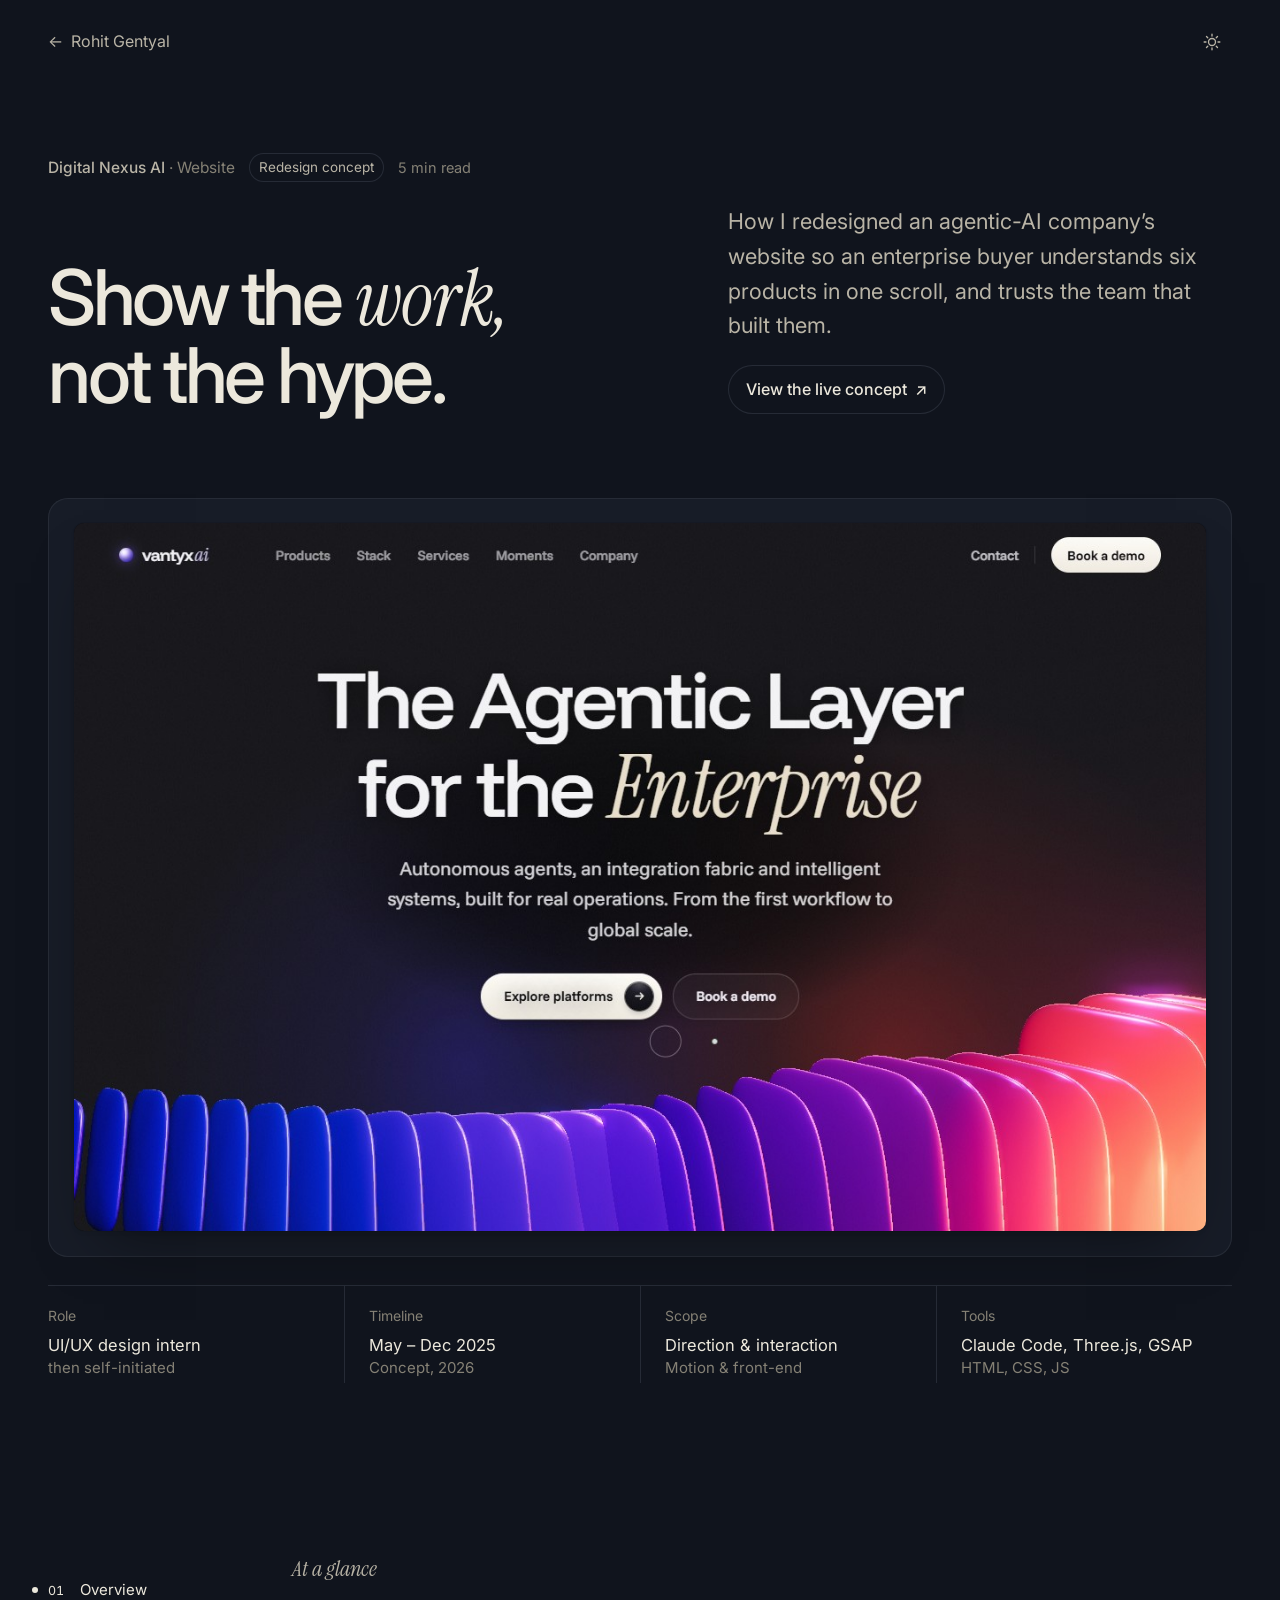
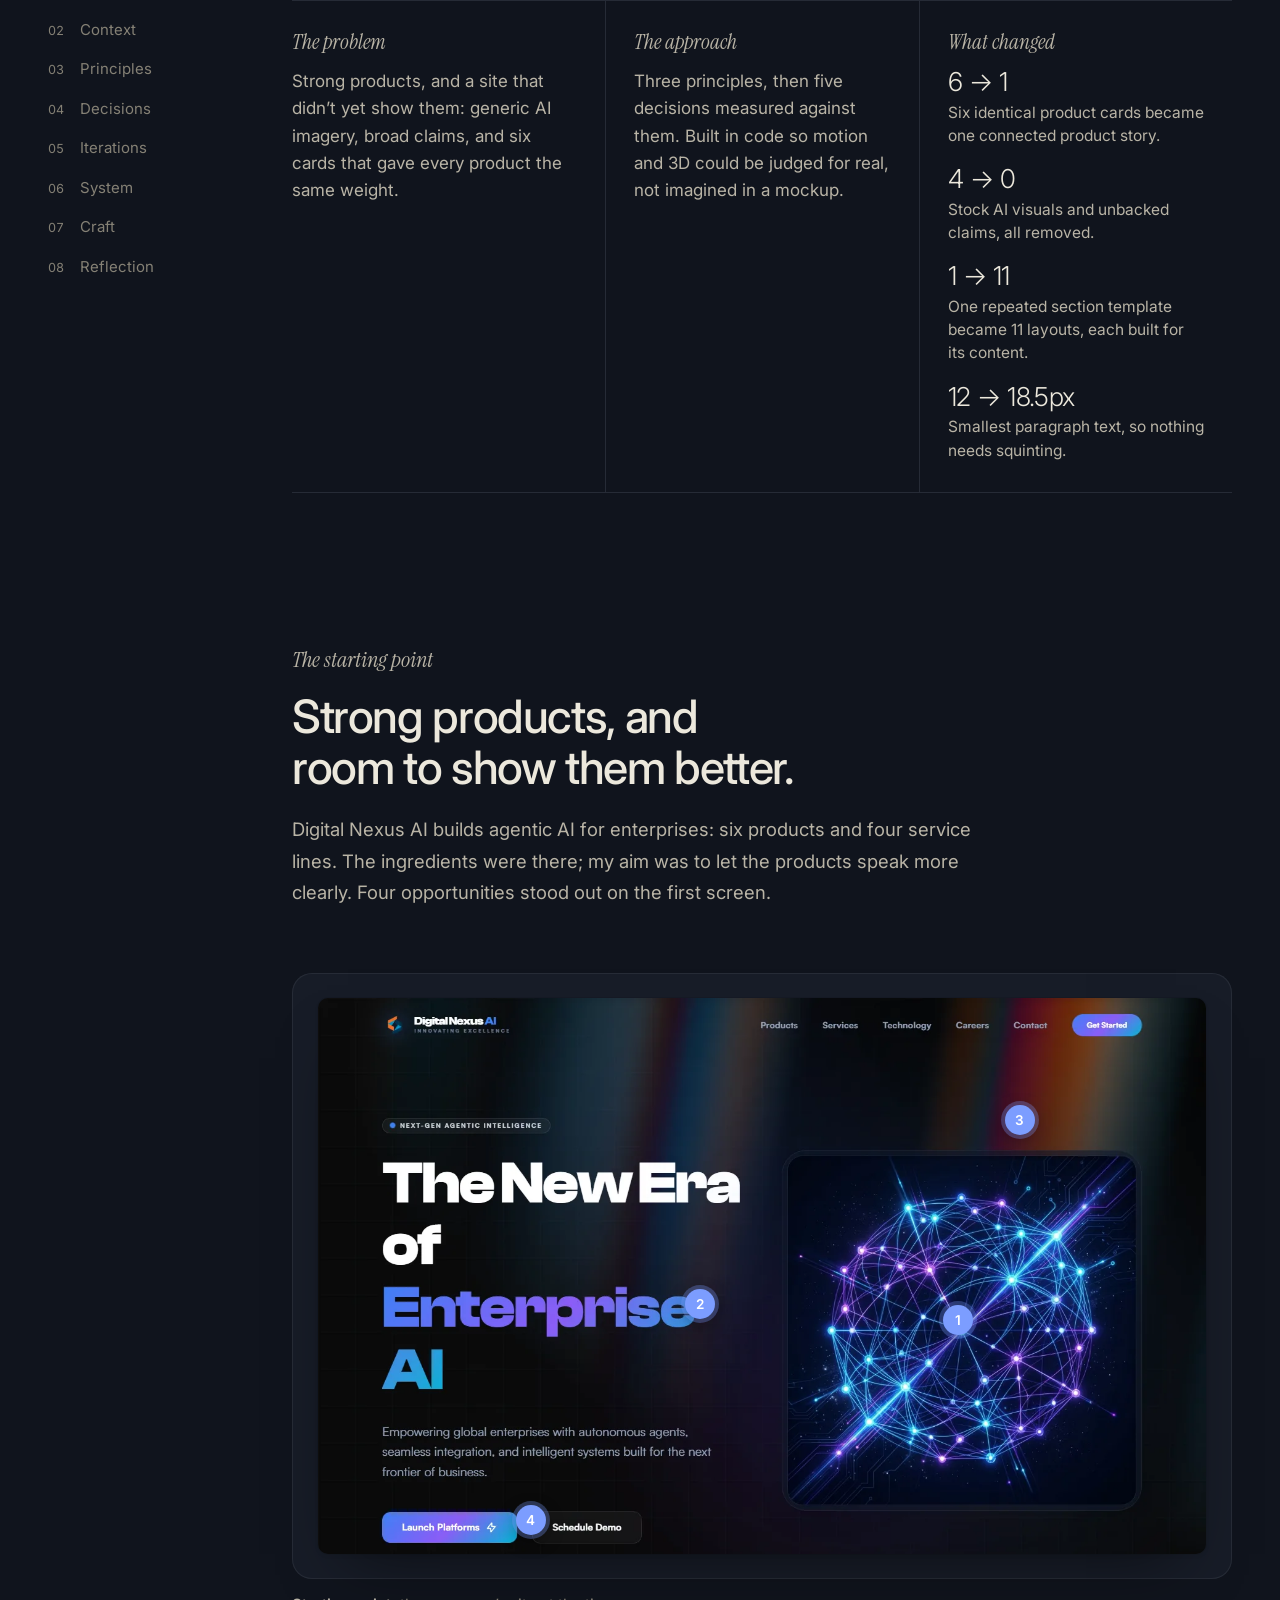
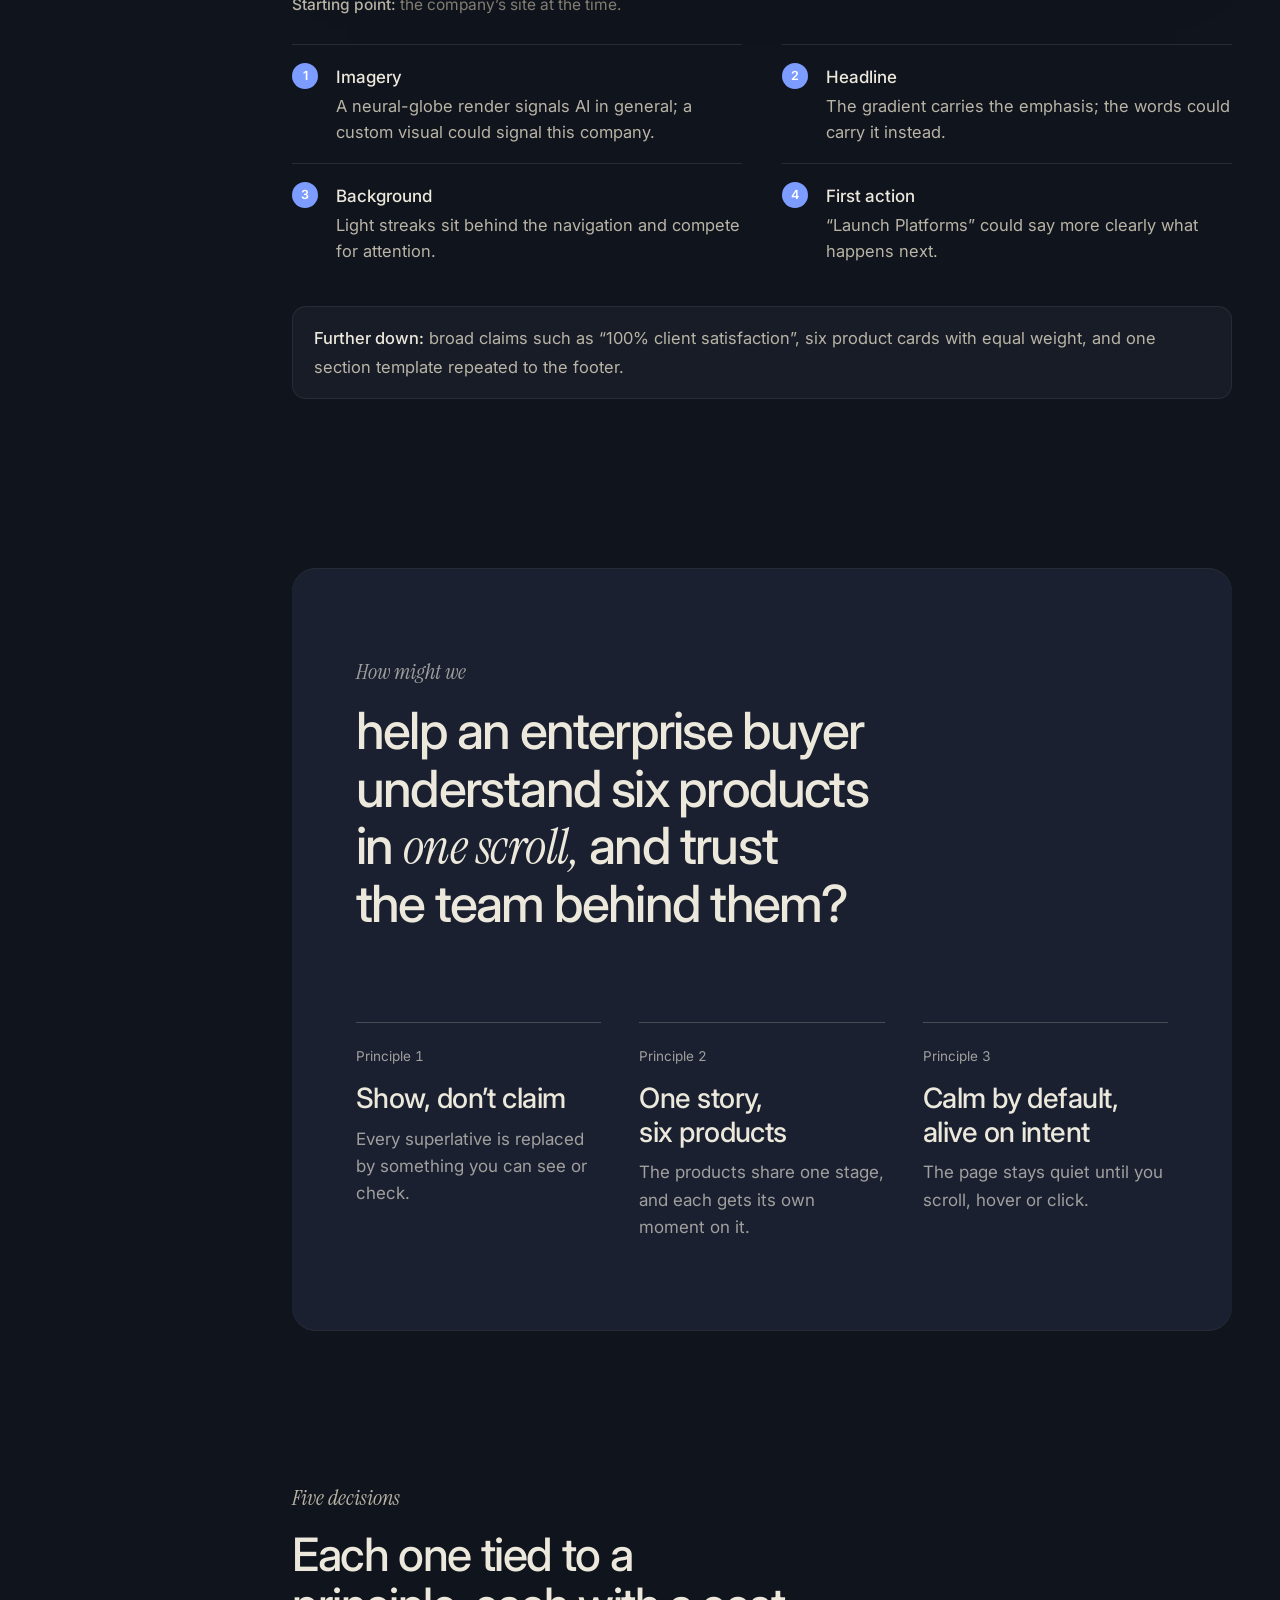
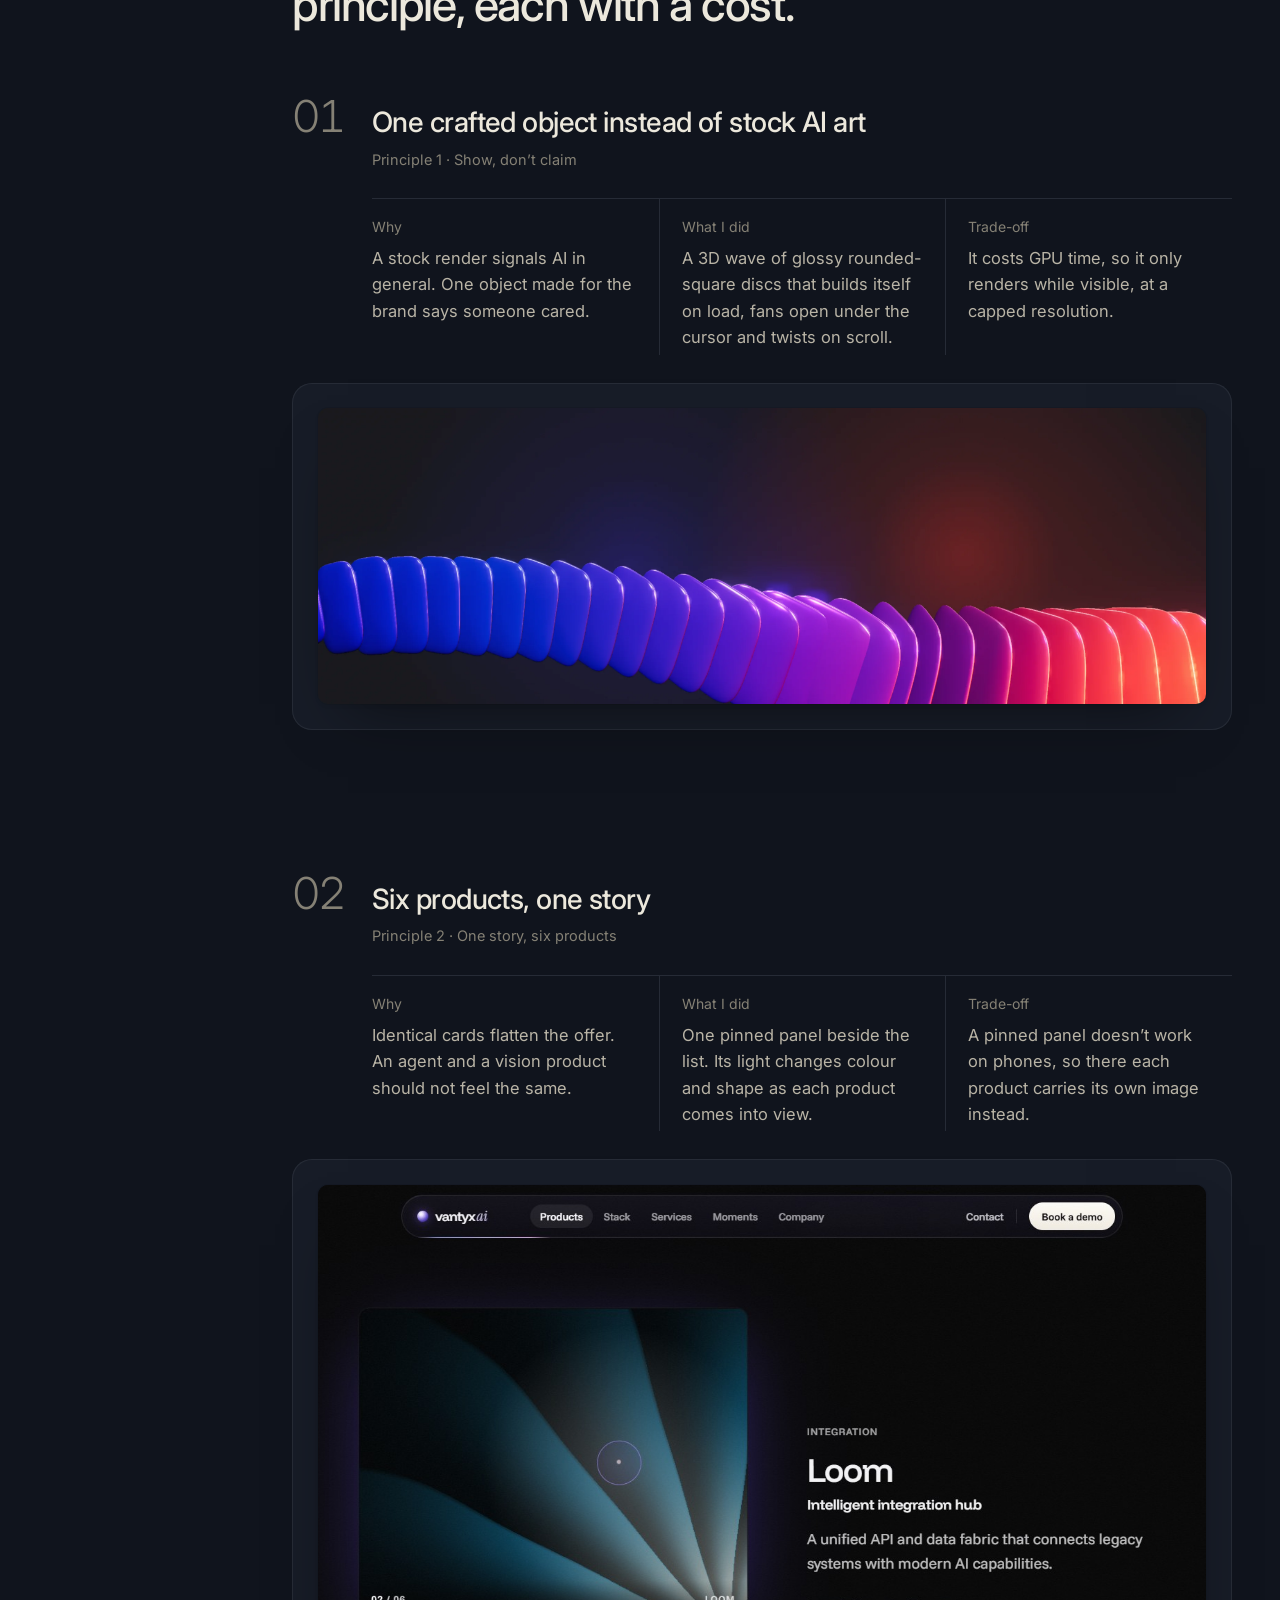
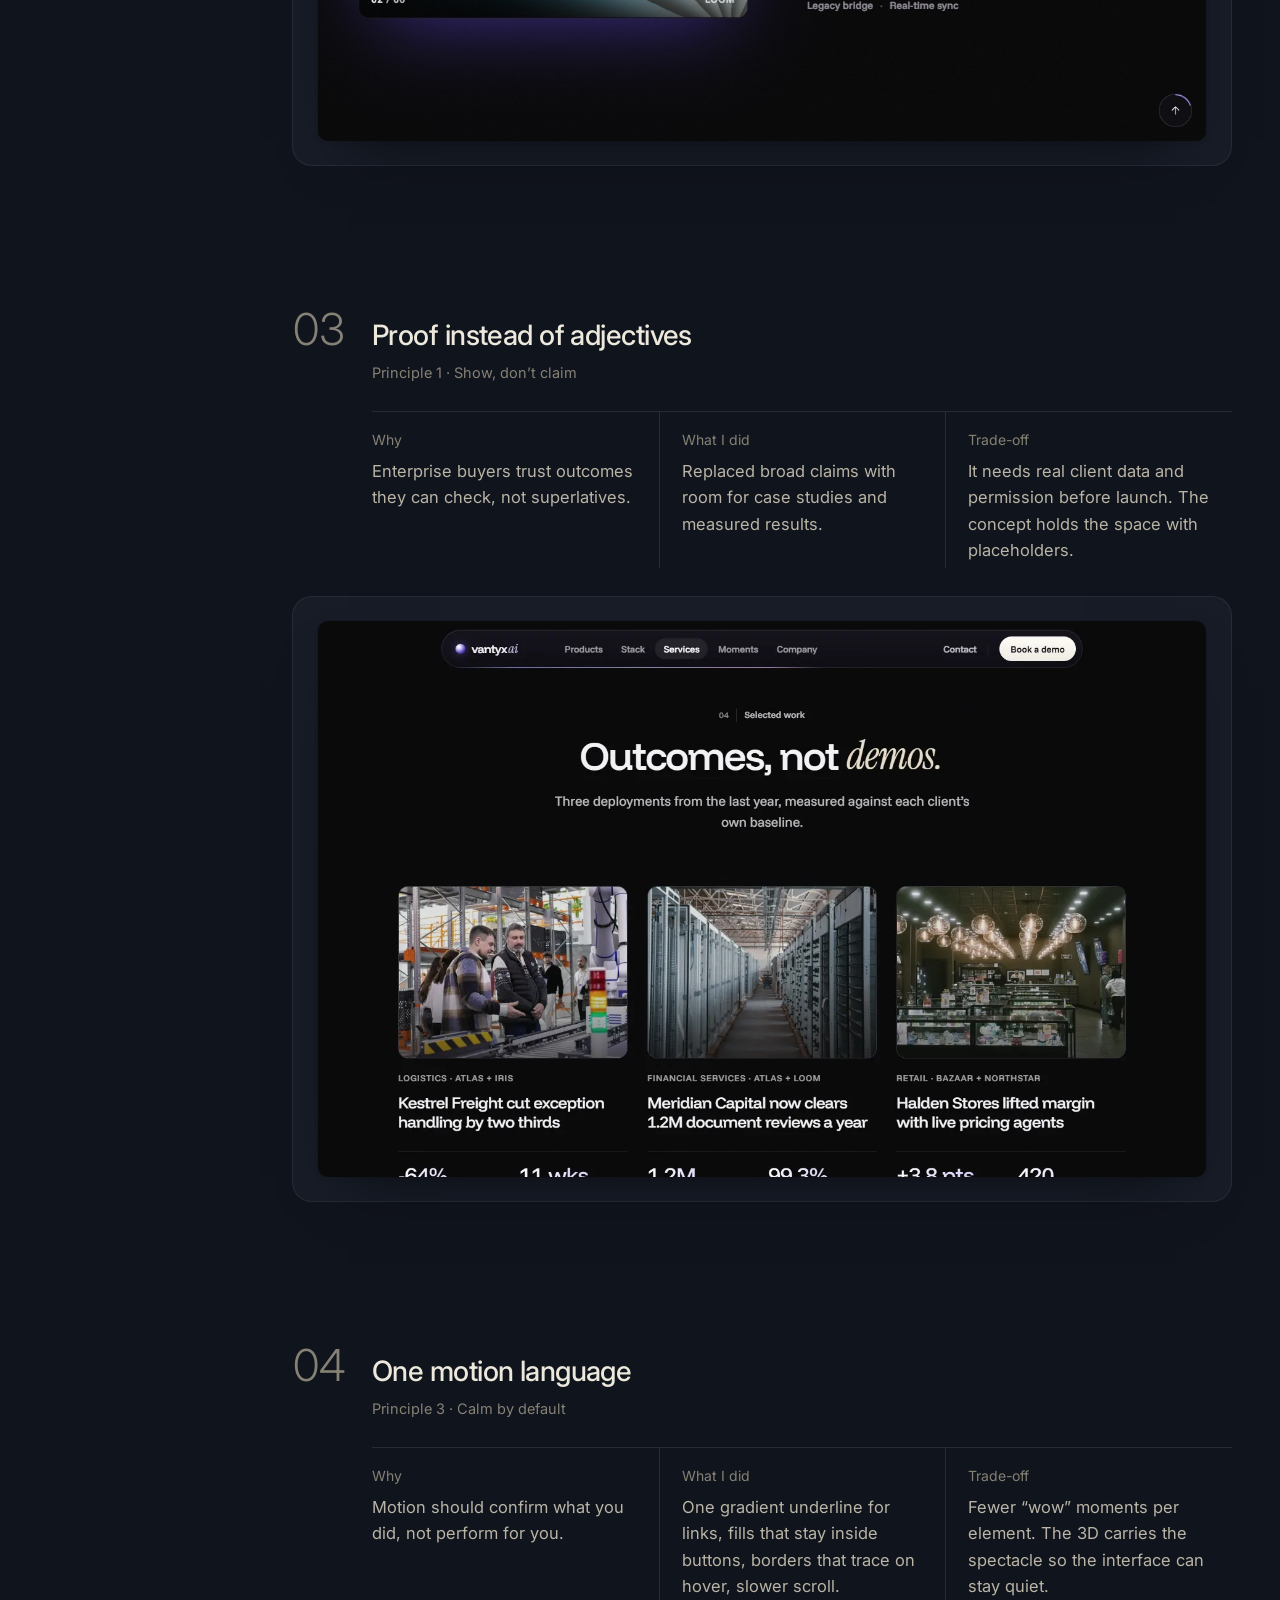
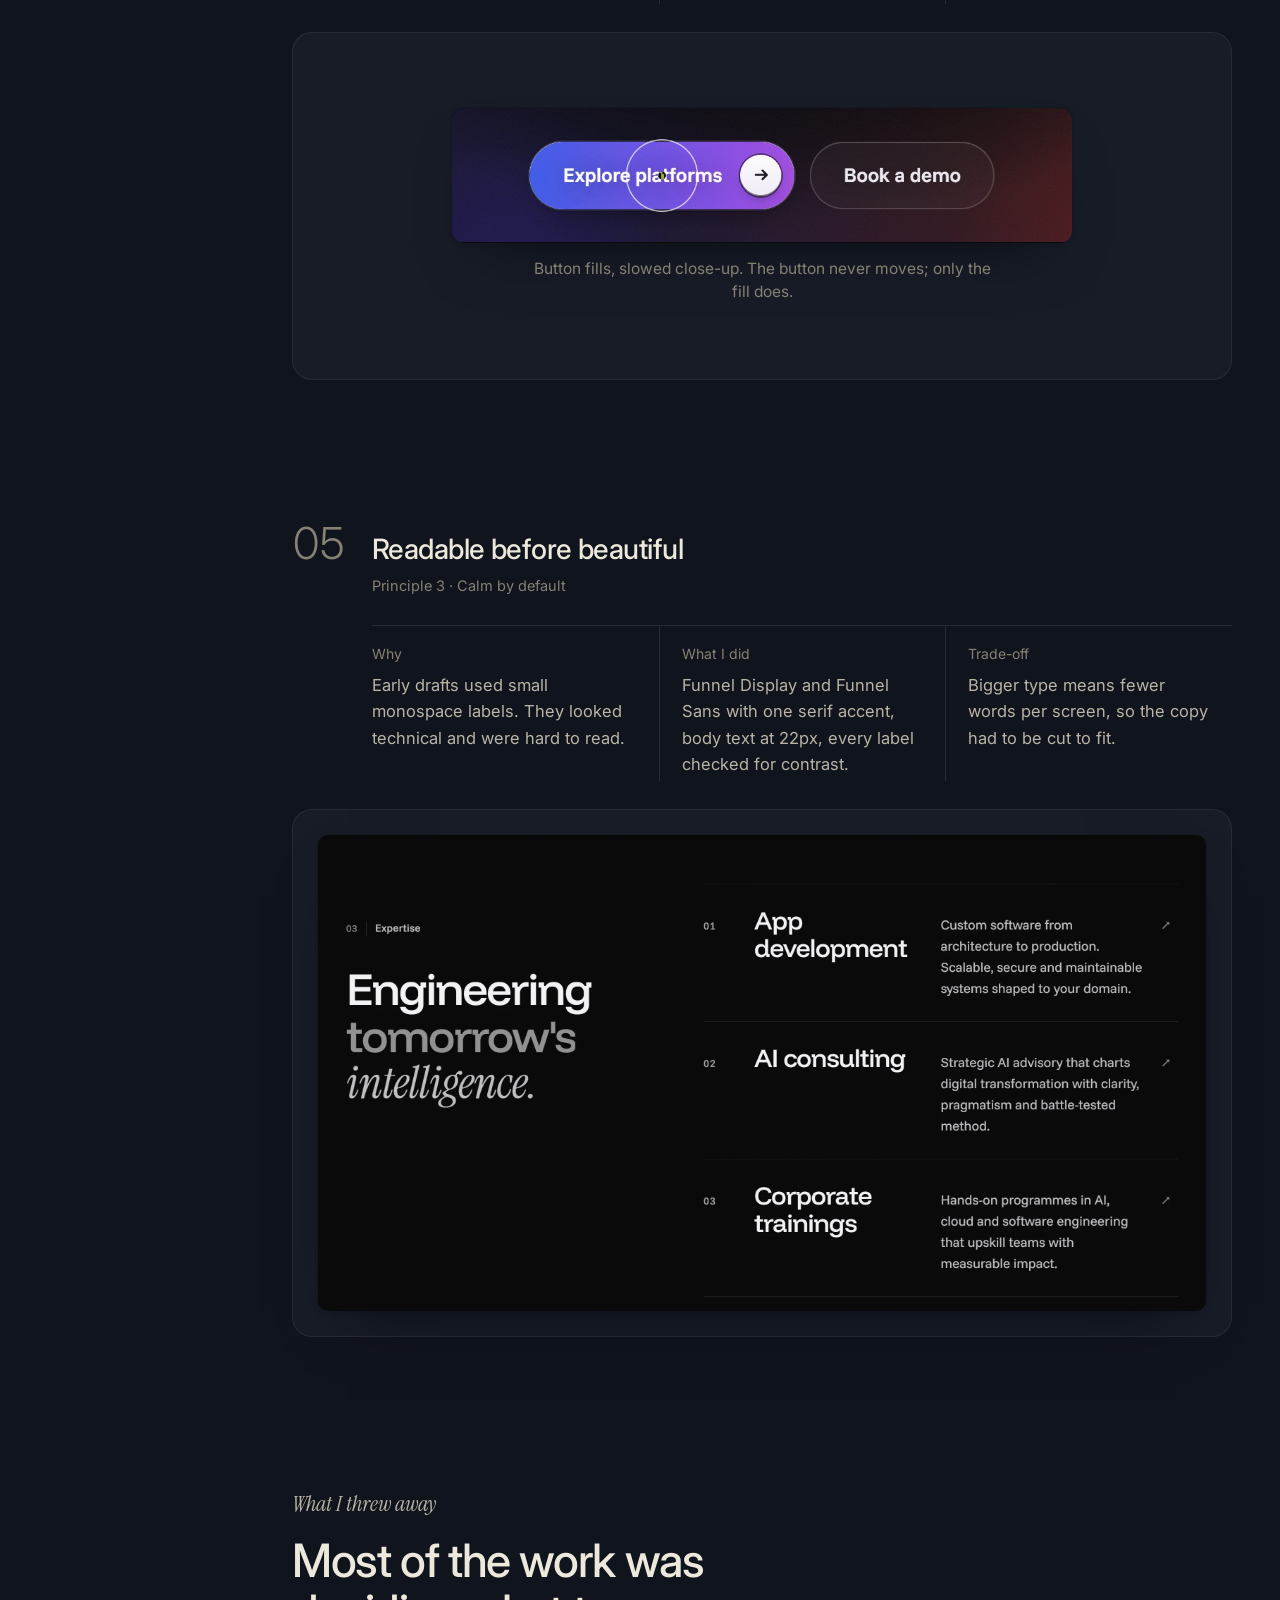
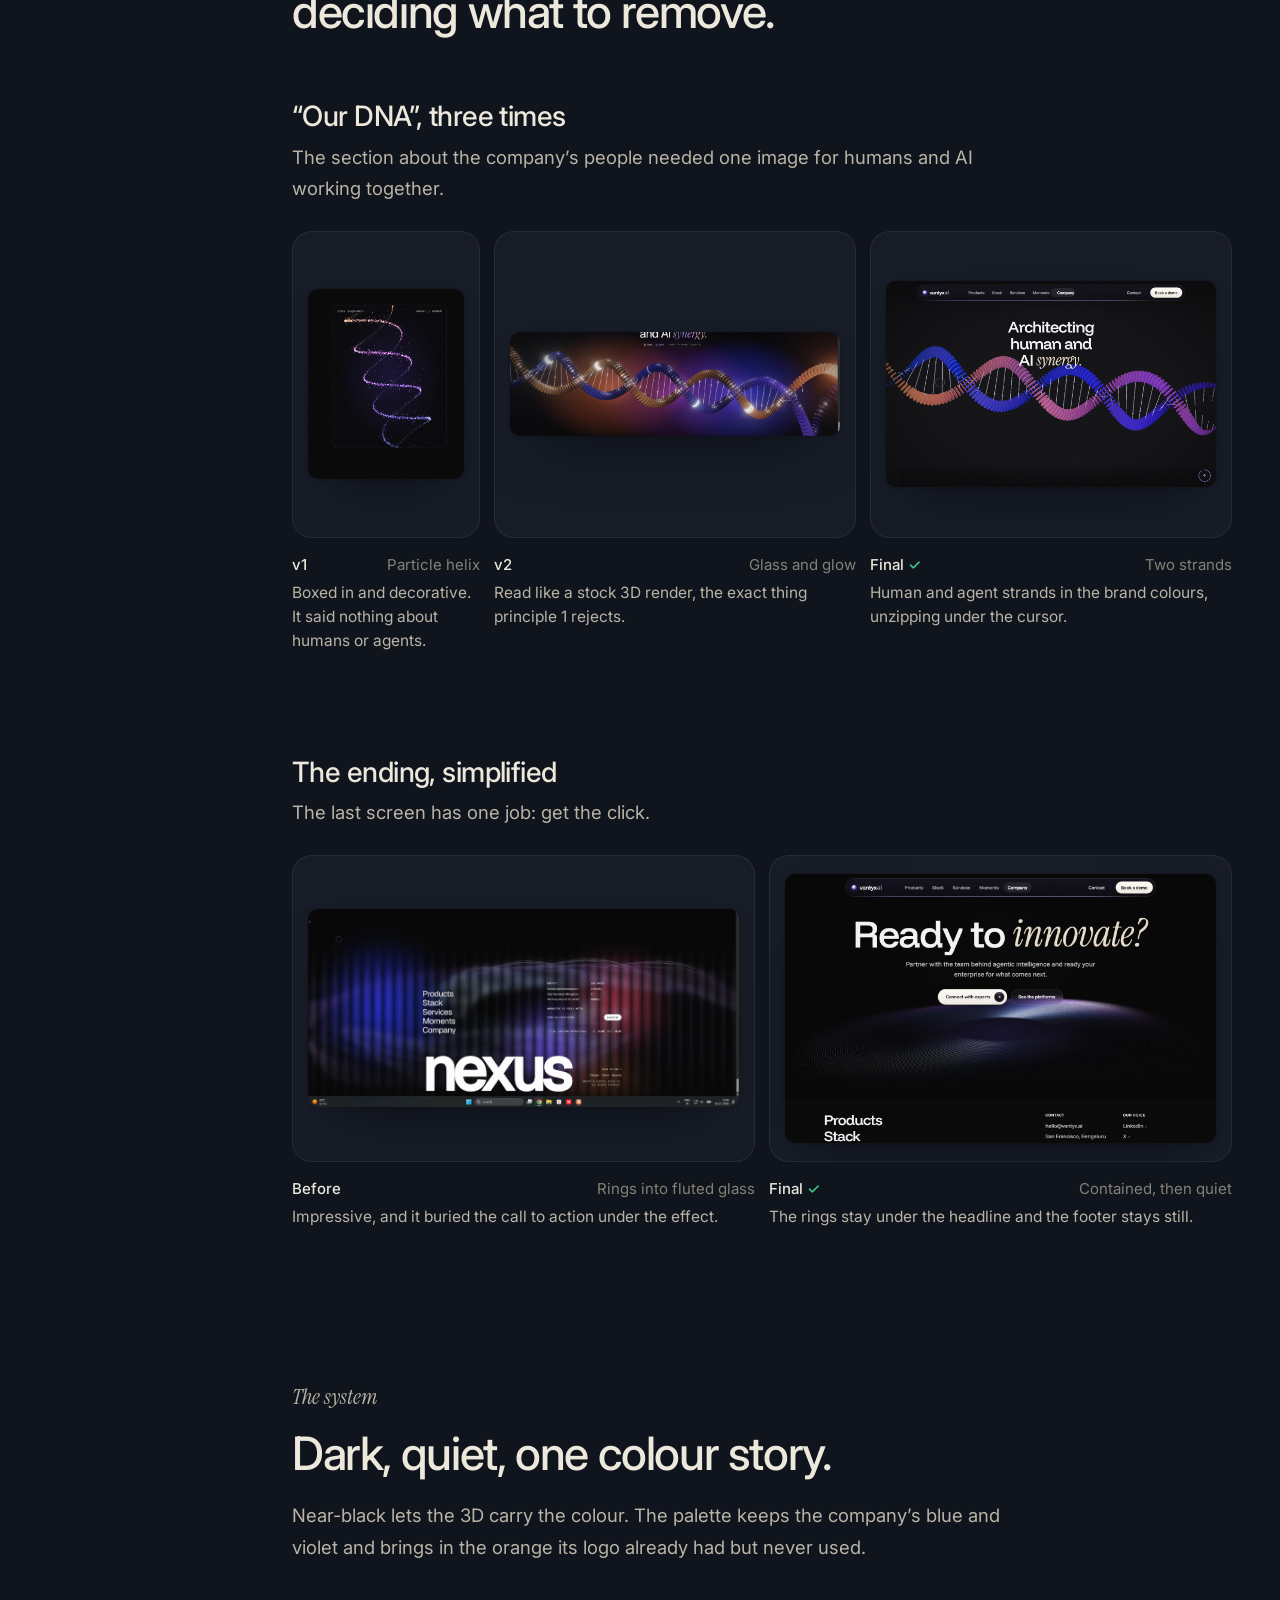
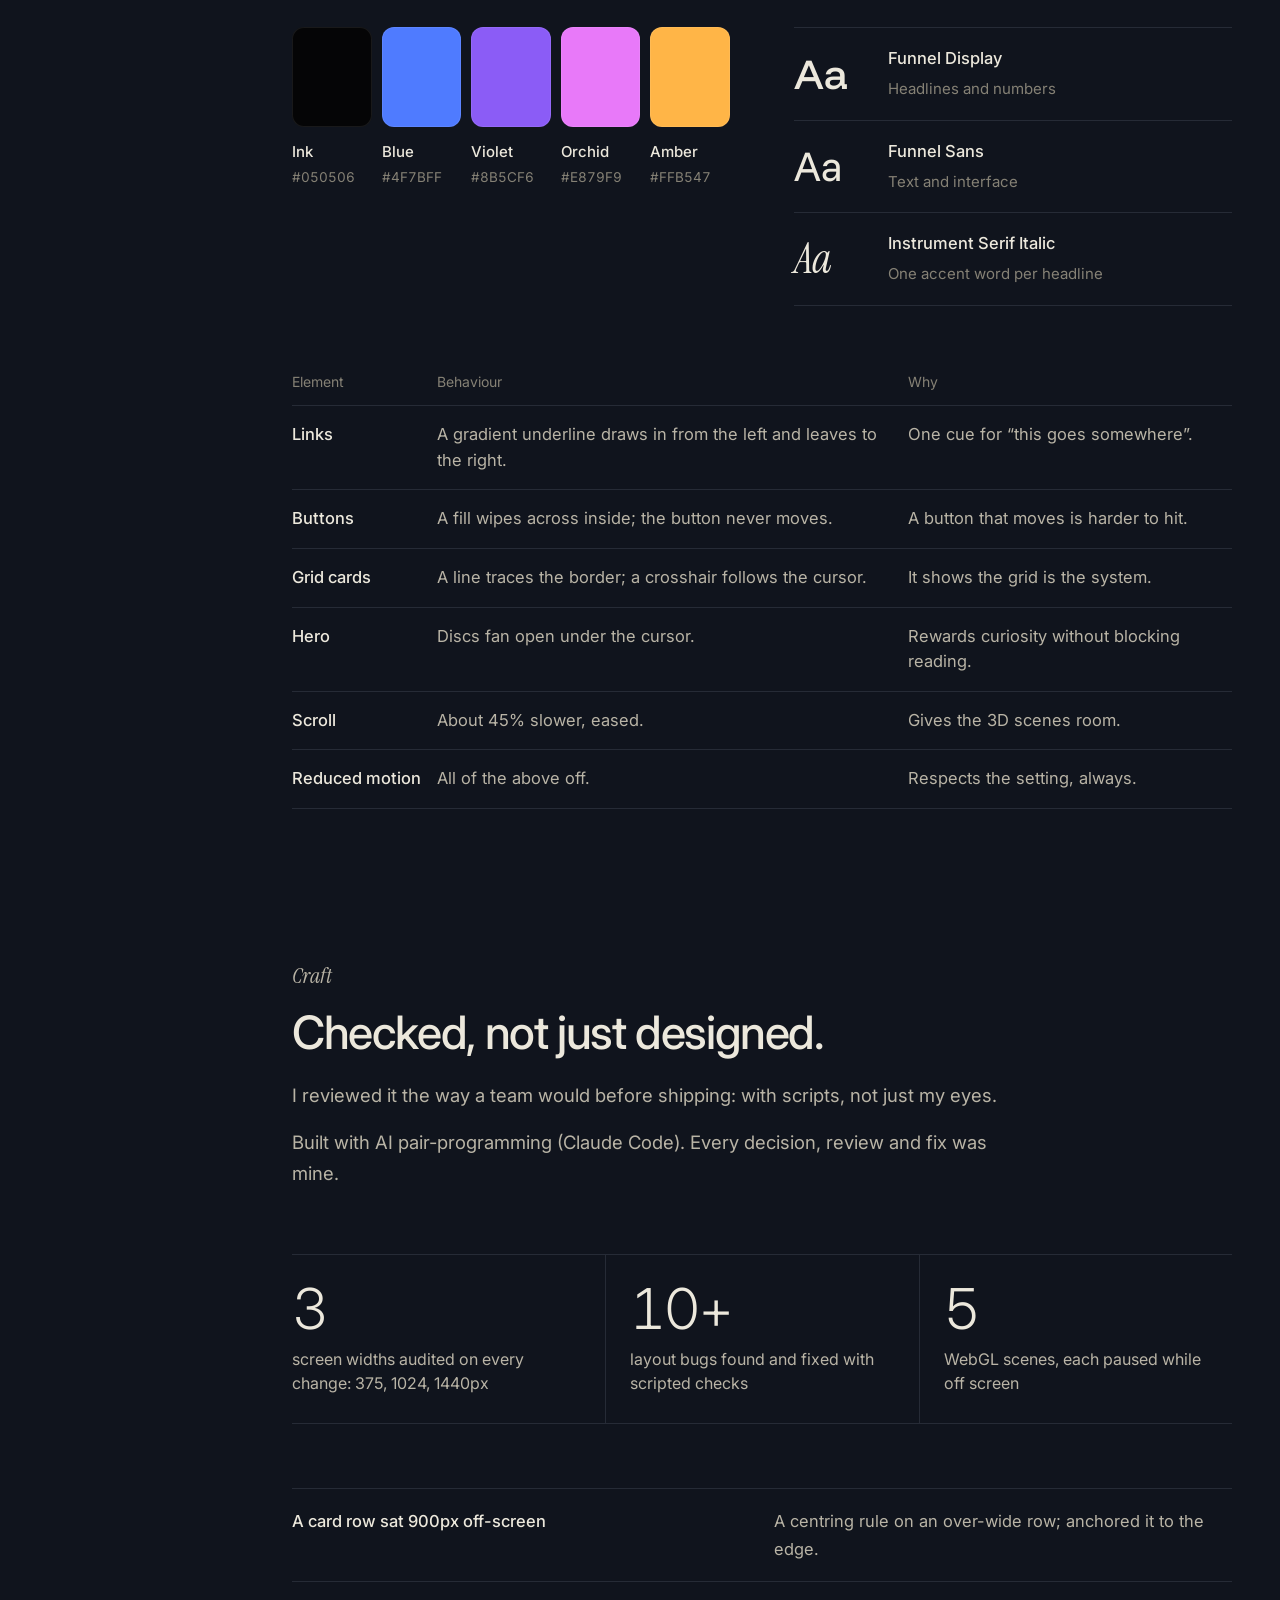
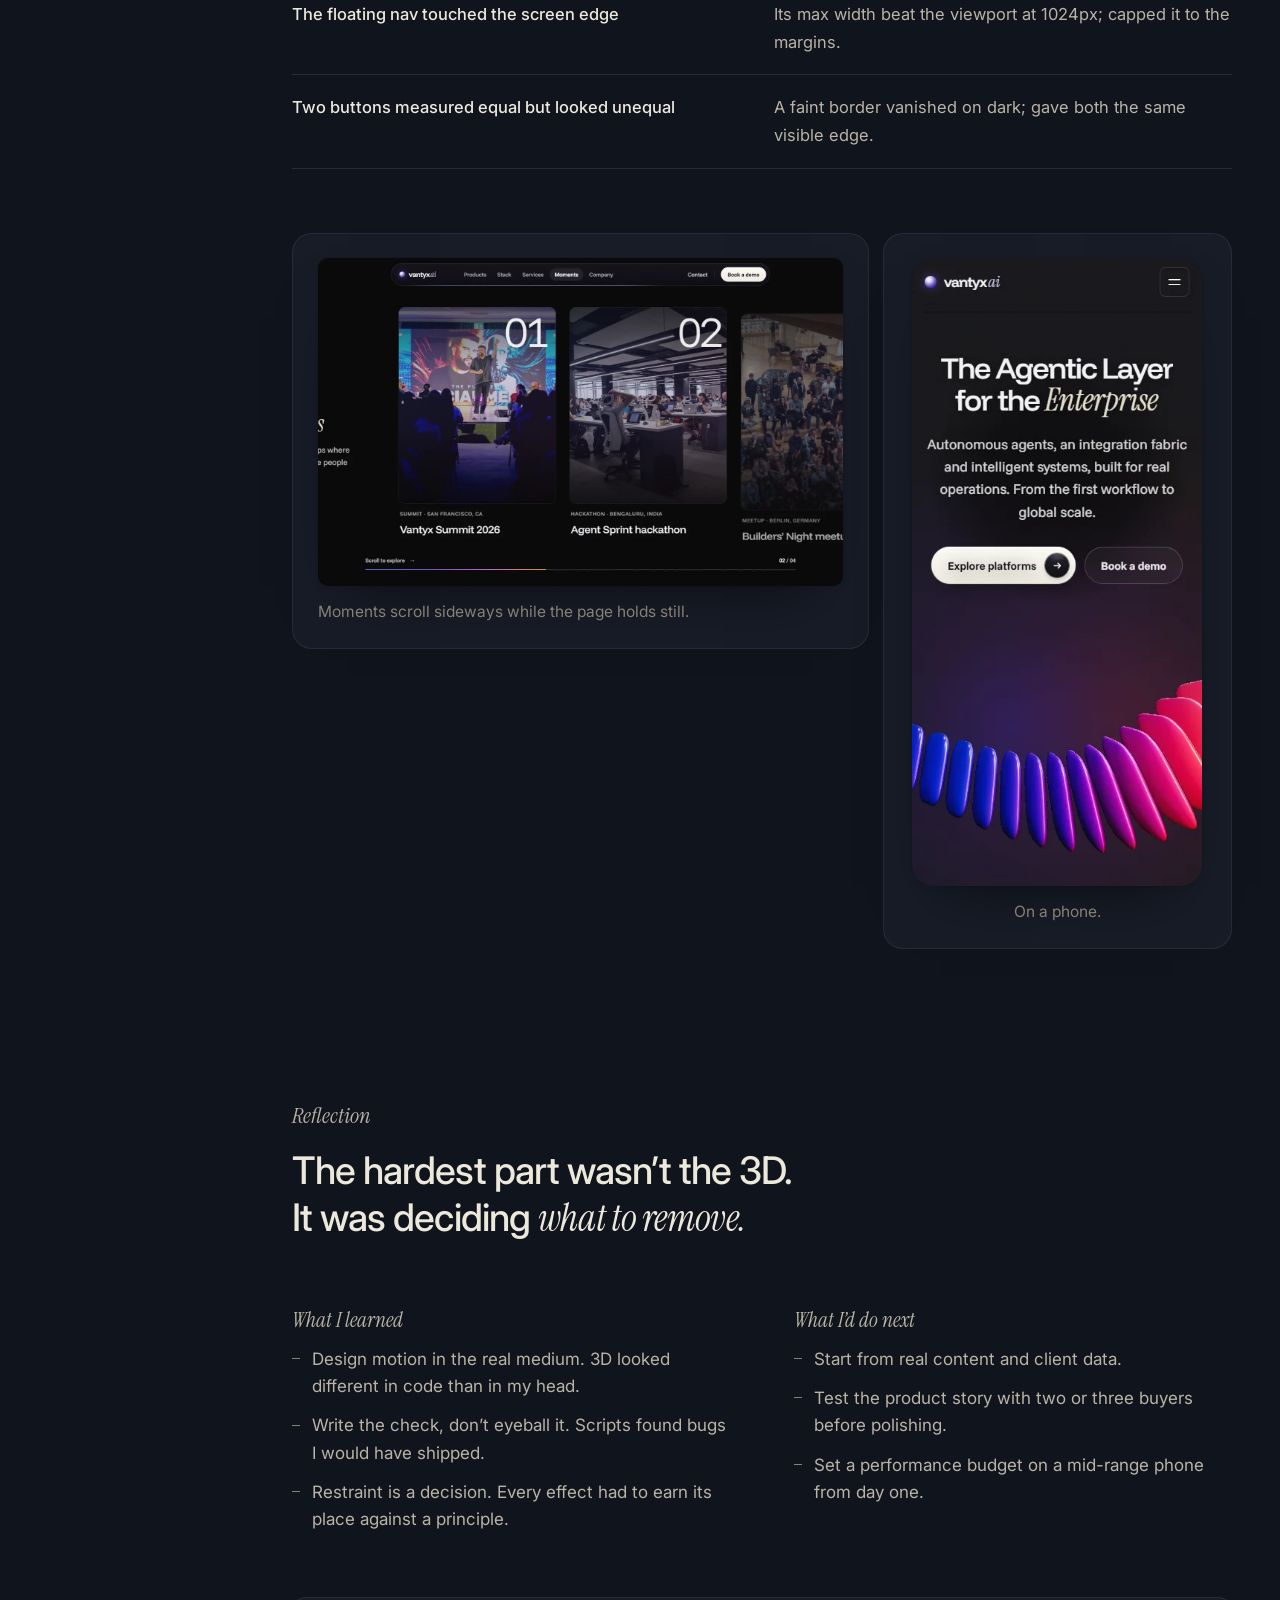
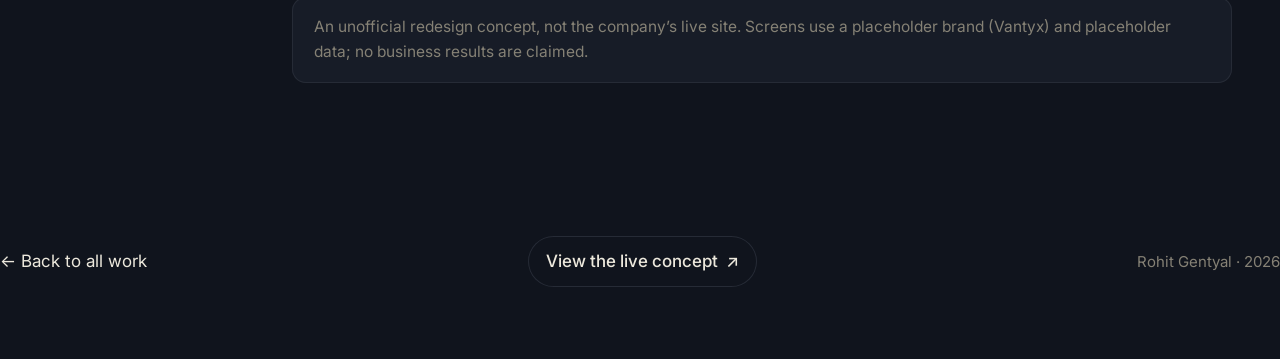
==== commit b0191c2b: "Home: Digital Nexus AI first; Work as two large cards in a wider grid Label above the grid, one-line" ====
--- a/nexus.html
+++ b/nexus.html
@@ -138,7 +138,7 @@
                 <div><dt>What I did</dt><dd>Replaced broad claims with room for case studies and measured results.</dd></div>
                 <div><dt>Trade-off</dt><dd>It needs real client data and permission before launch. The concept holds the space with placeholders.</dd></div>
               </dl>
-              <figure class="shot rv"><img src="assets/nexus/work.webp?v=2" width="1440" height="900" alt="Selected work: three case-study cards with outcome numbers" loading="lazy"></figure>
+              <figure class="shot rv"><img src="assets/nexus/work.webp?v=6" width="1440" height="900" alt="Selected work: three case-study cards with outcome numbers" loading="lazy"></figure>
             </article>
             <article>
               <div class="dec-head rv"><span class="dec-n">04</span><div><h3>One motion language</h3><span class="ties">Principle 3 &middot; Calm by default</span></div></div>
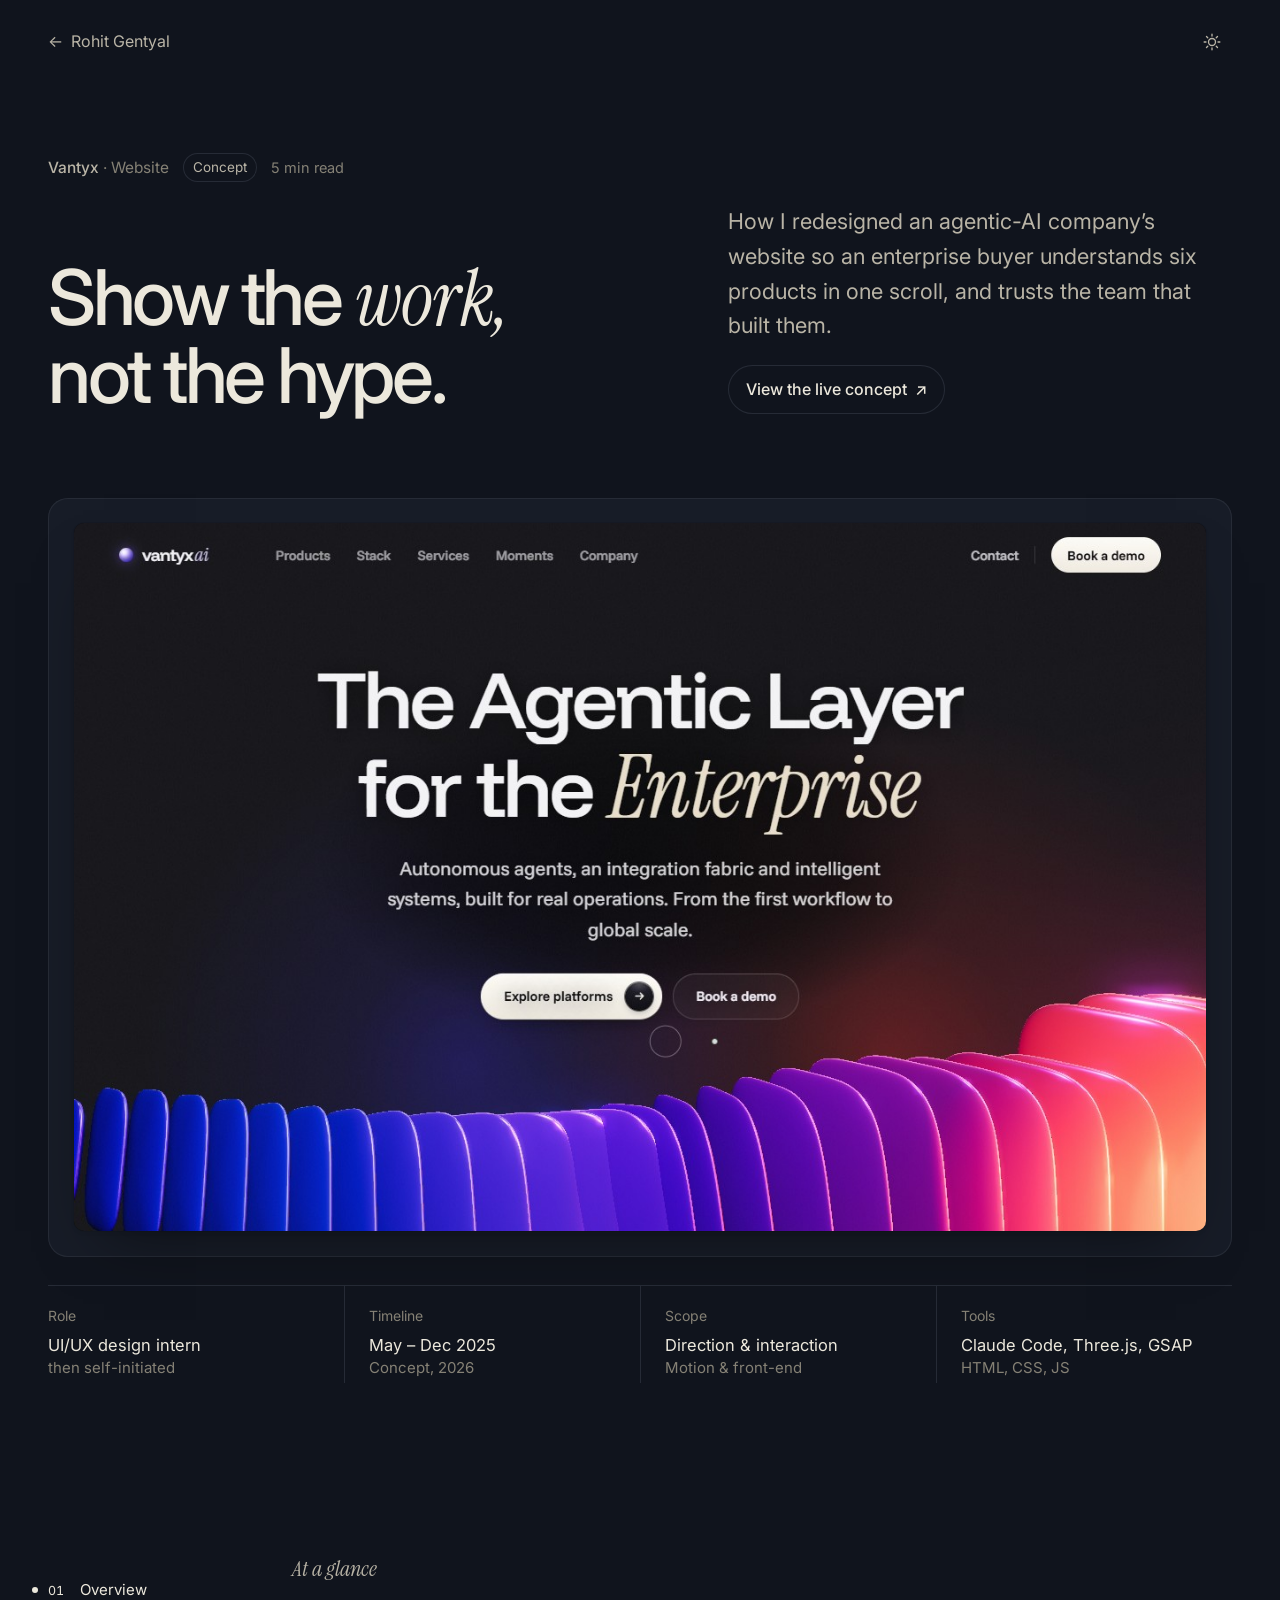
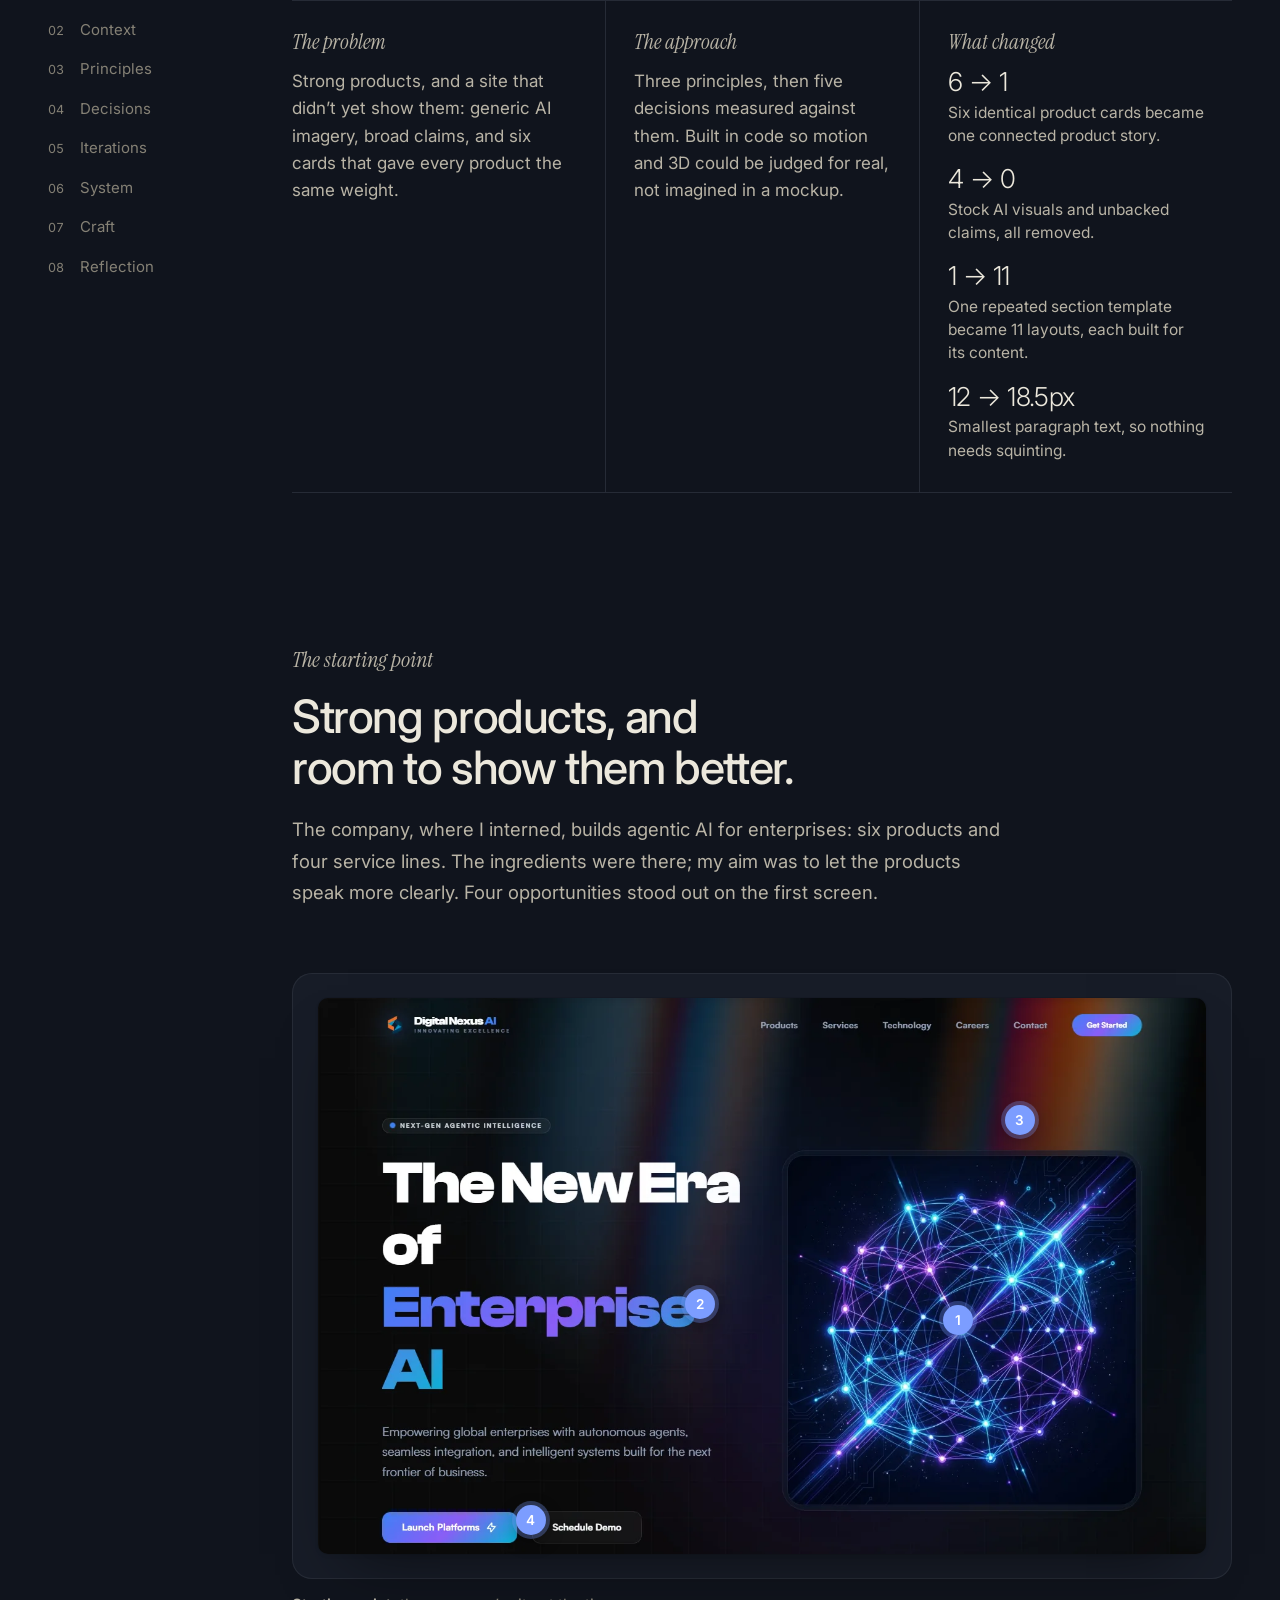
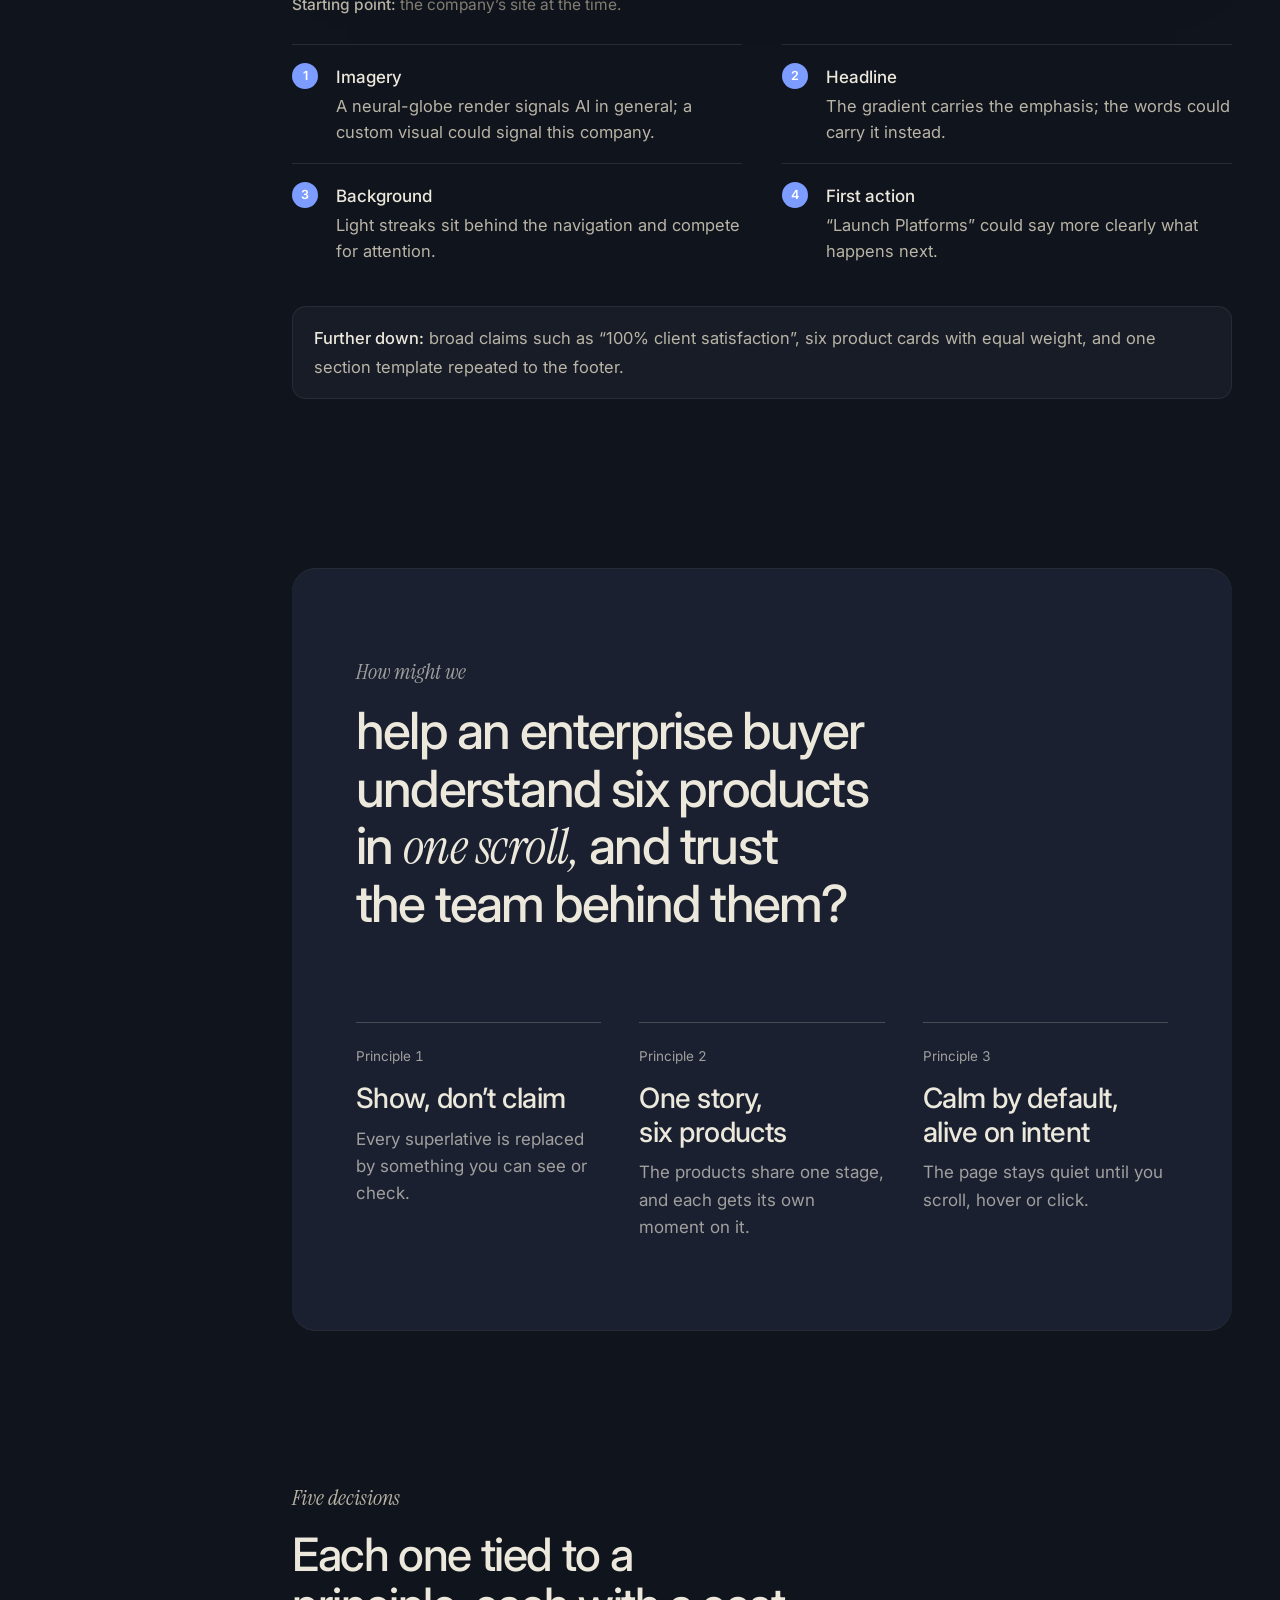
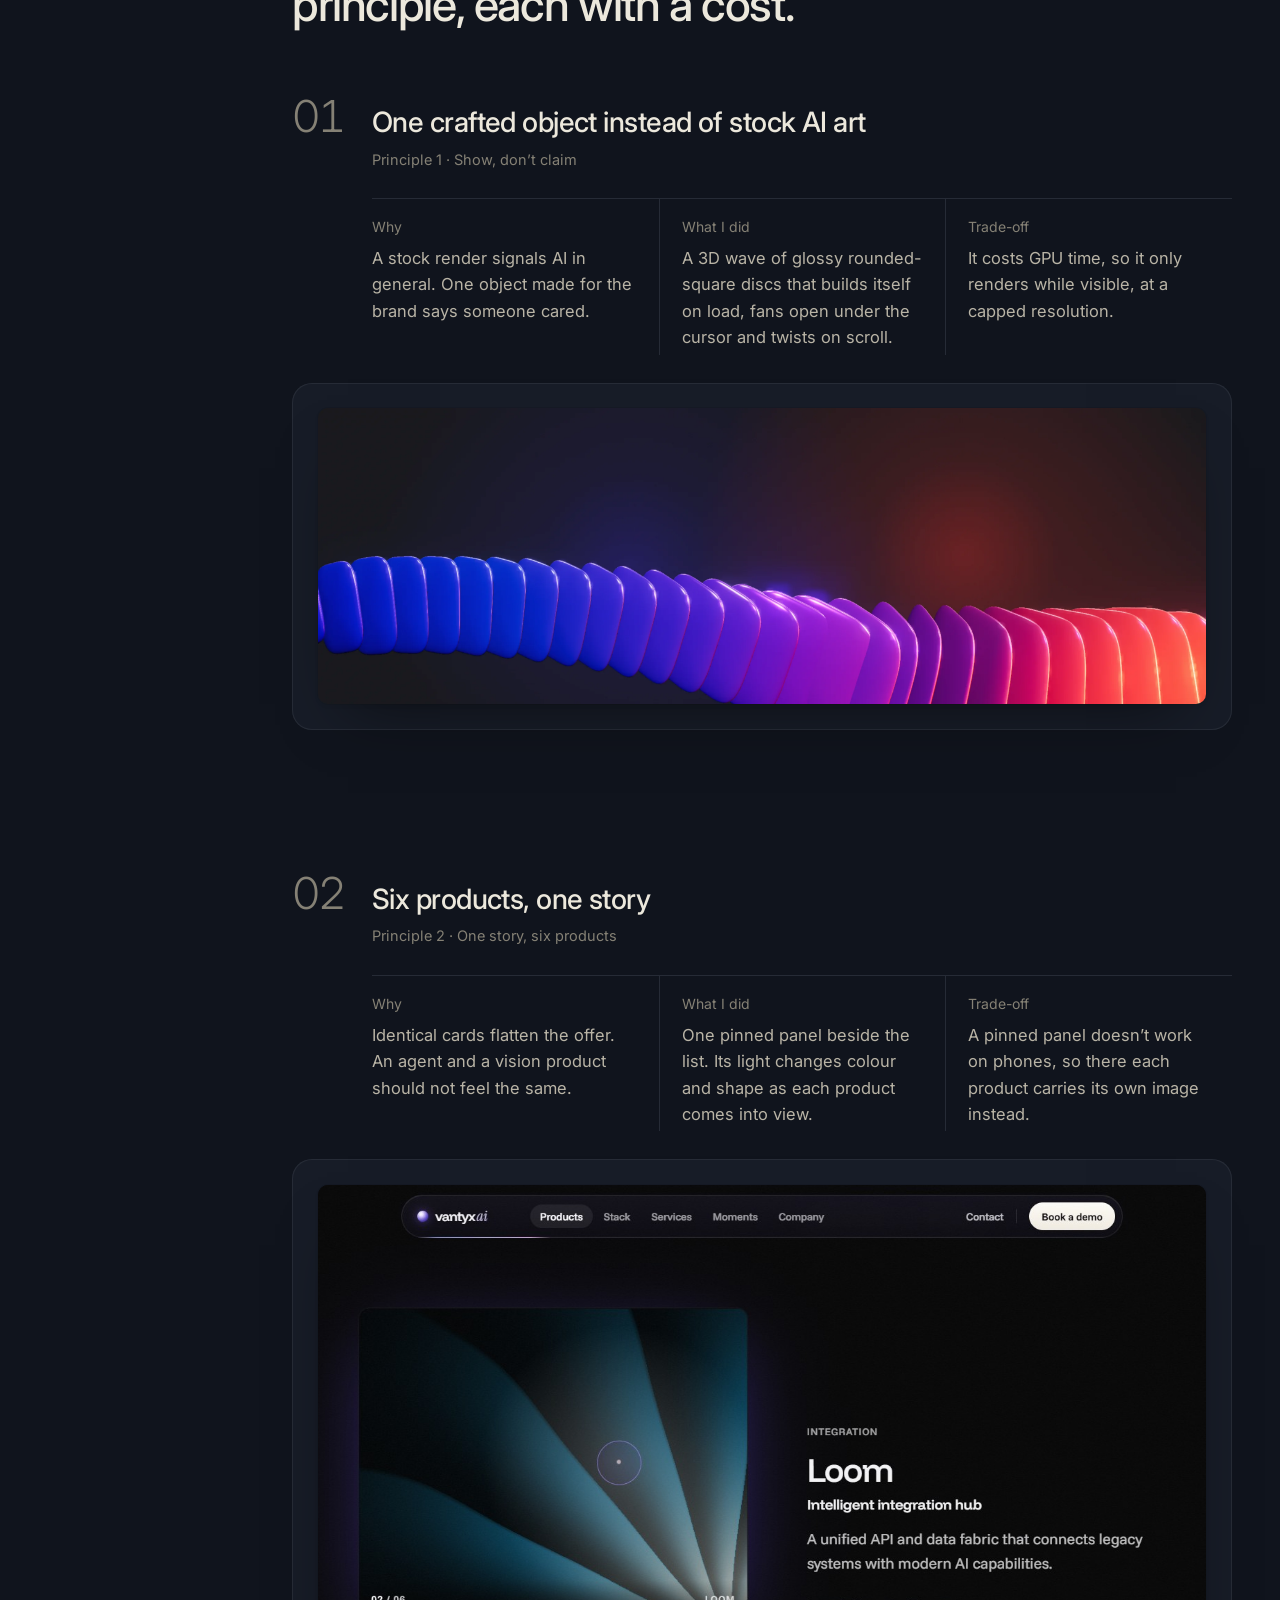
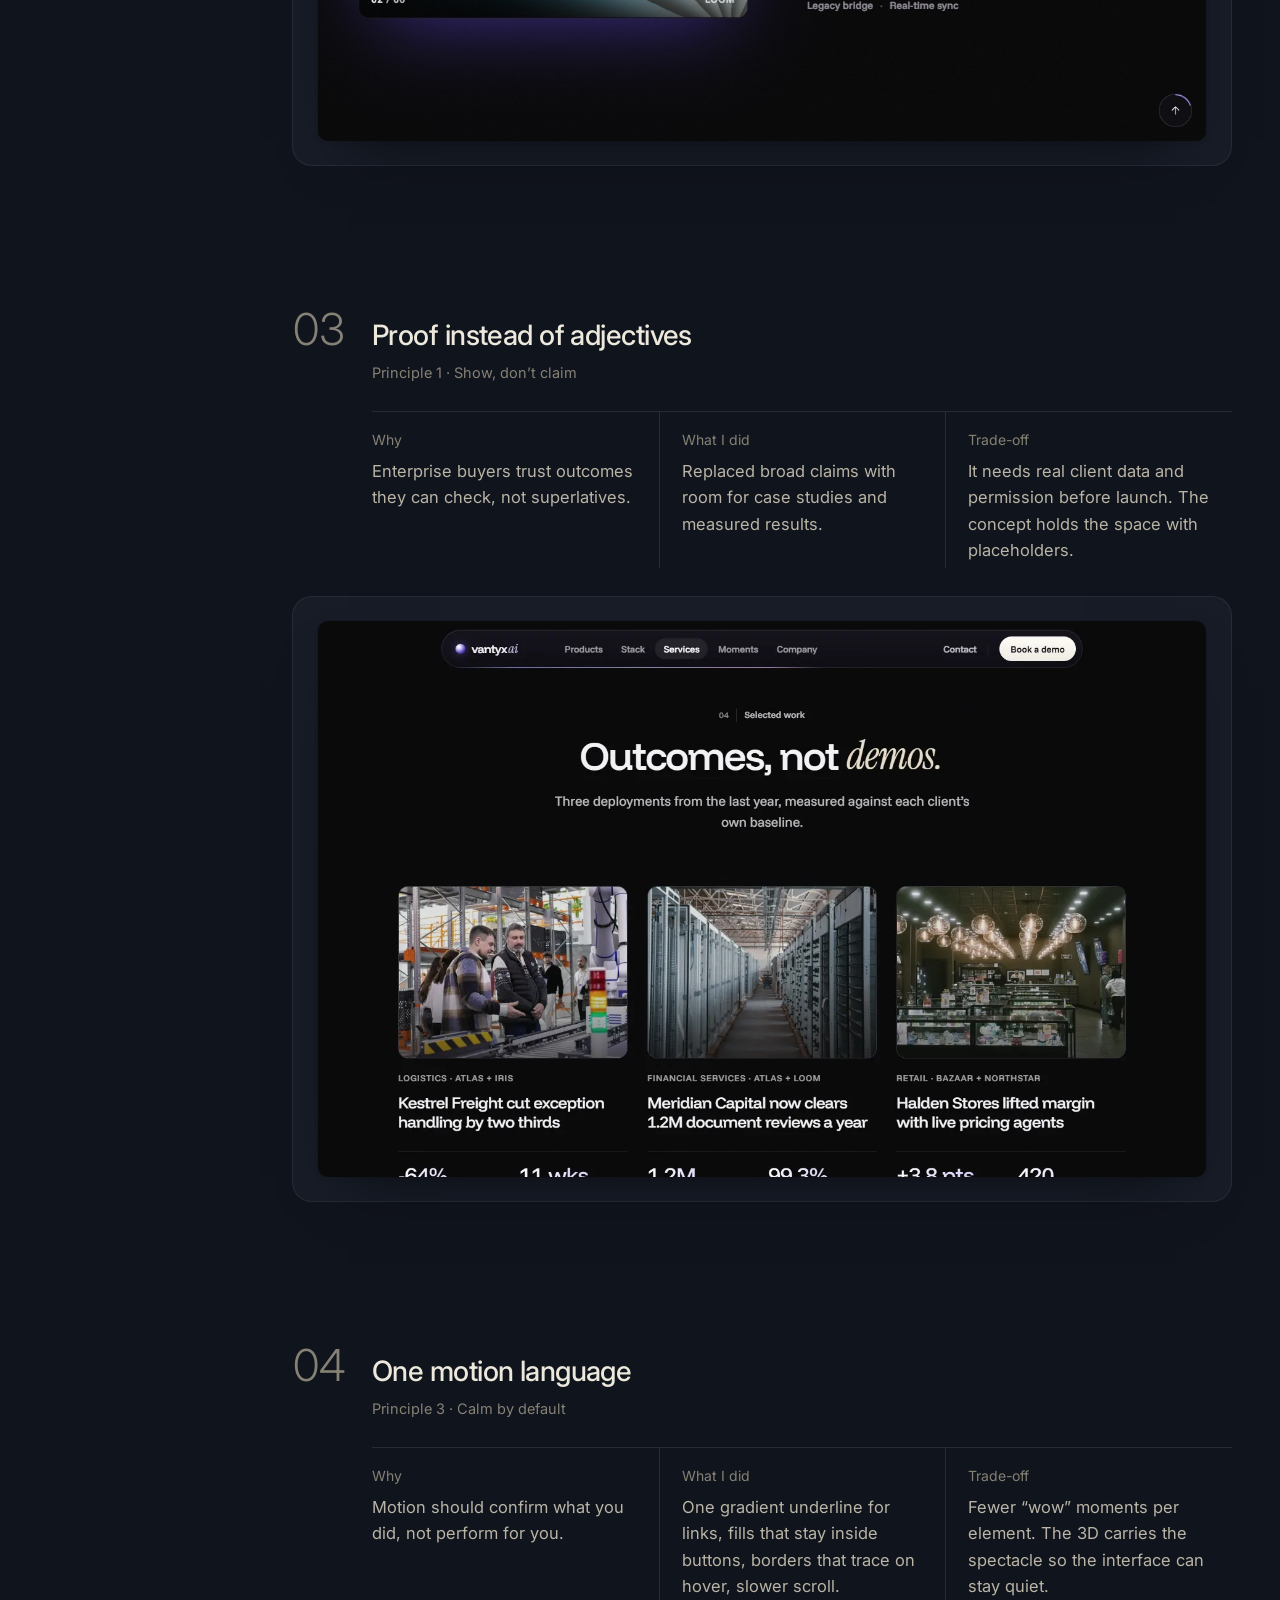
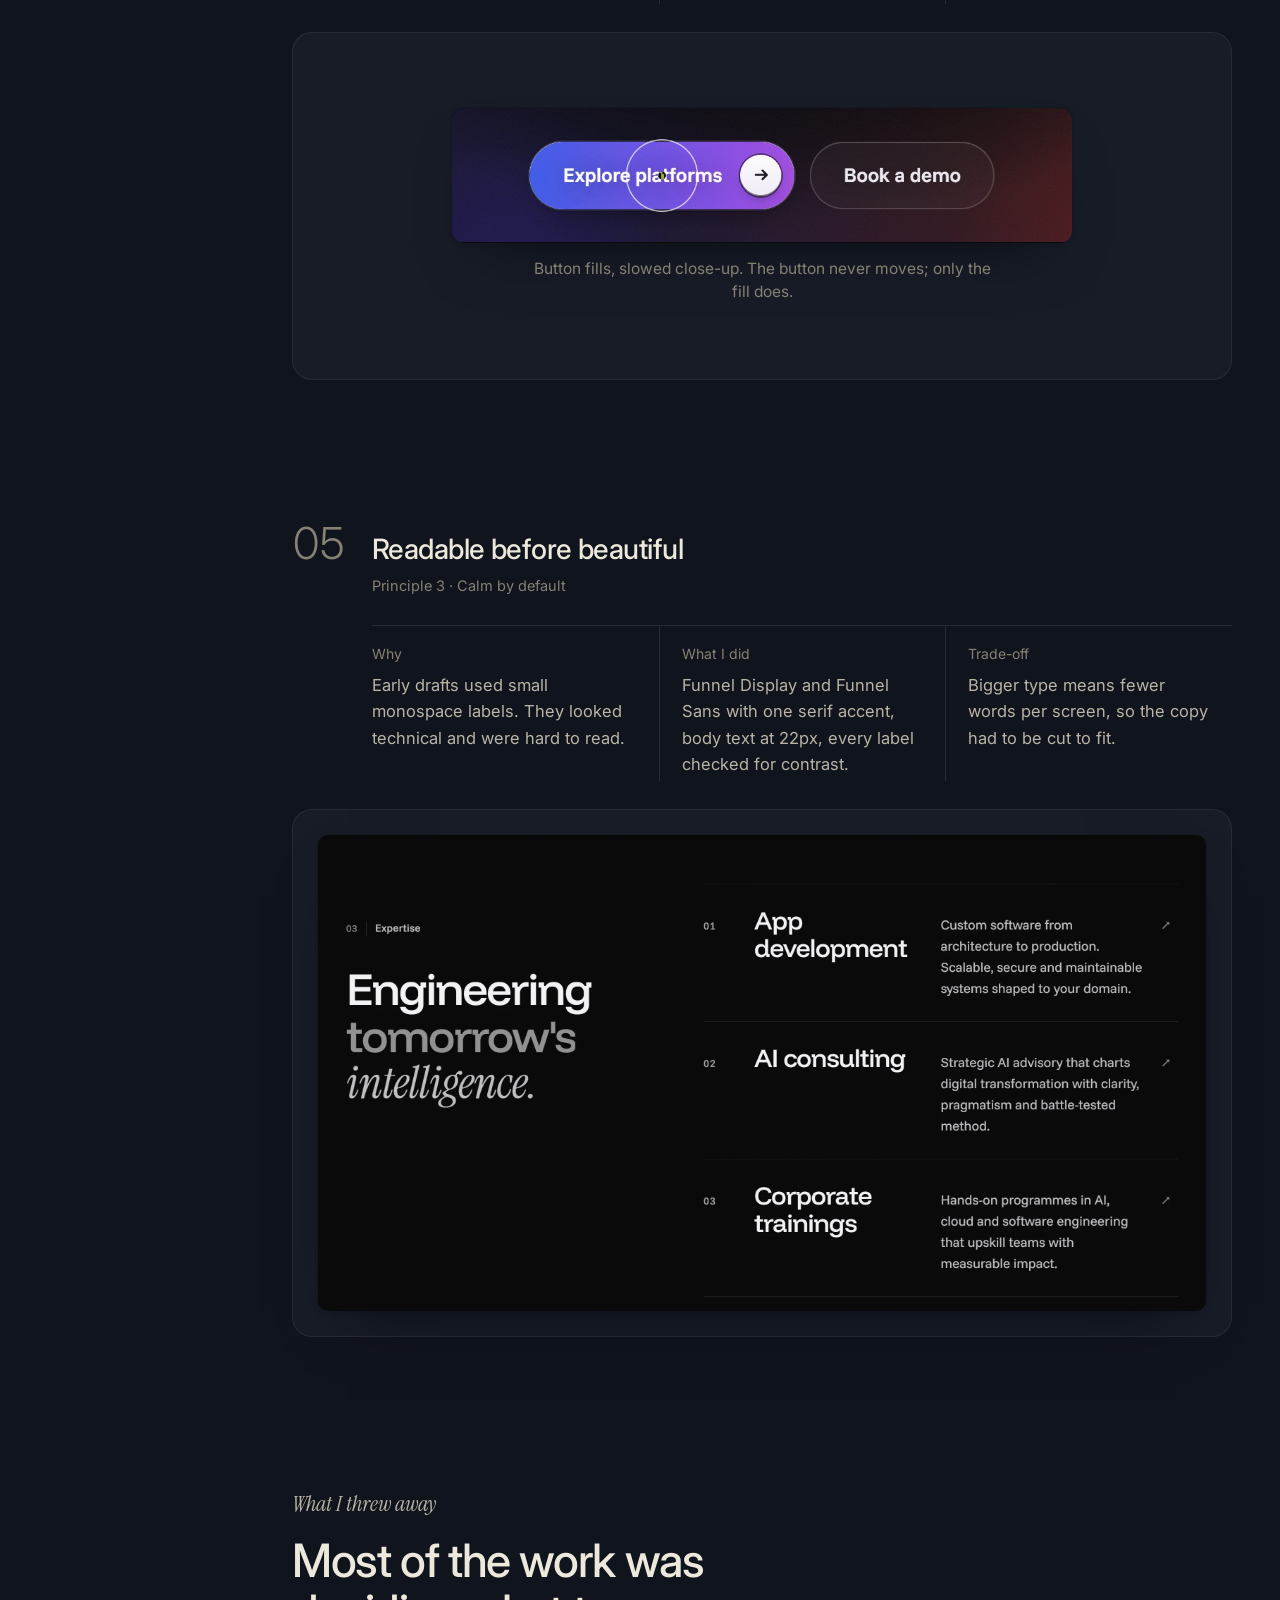
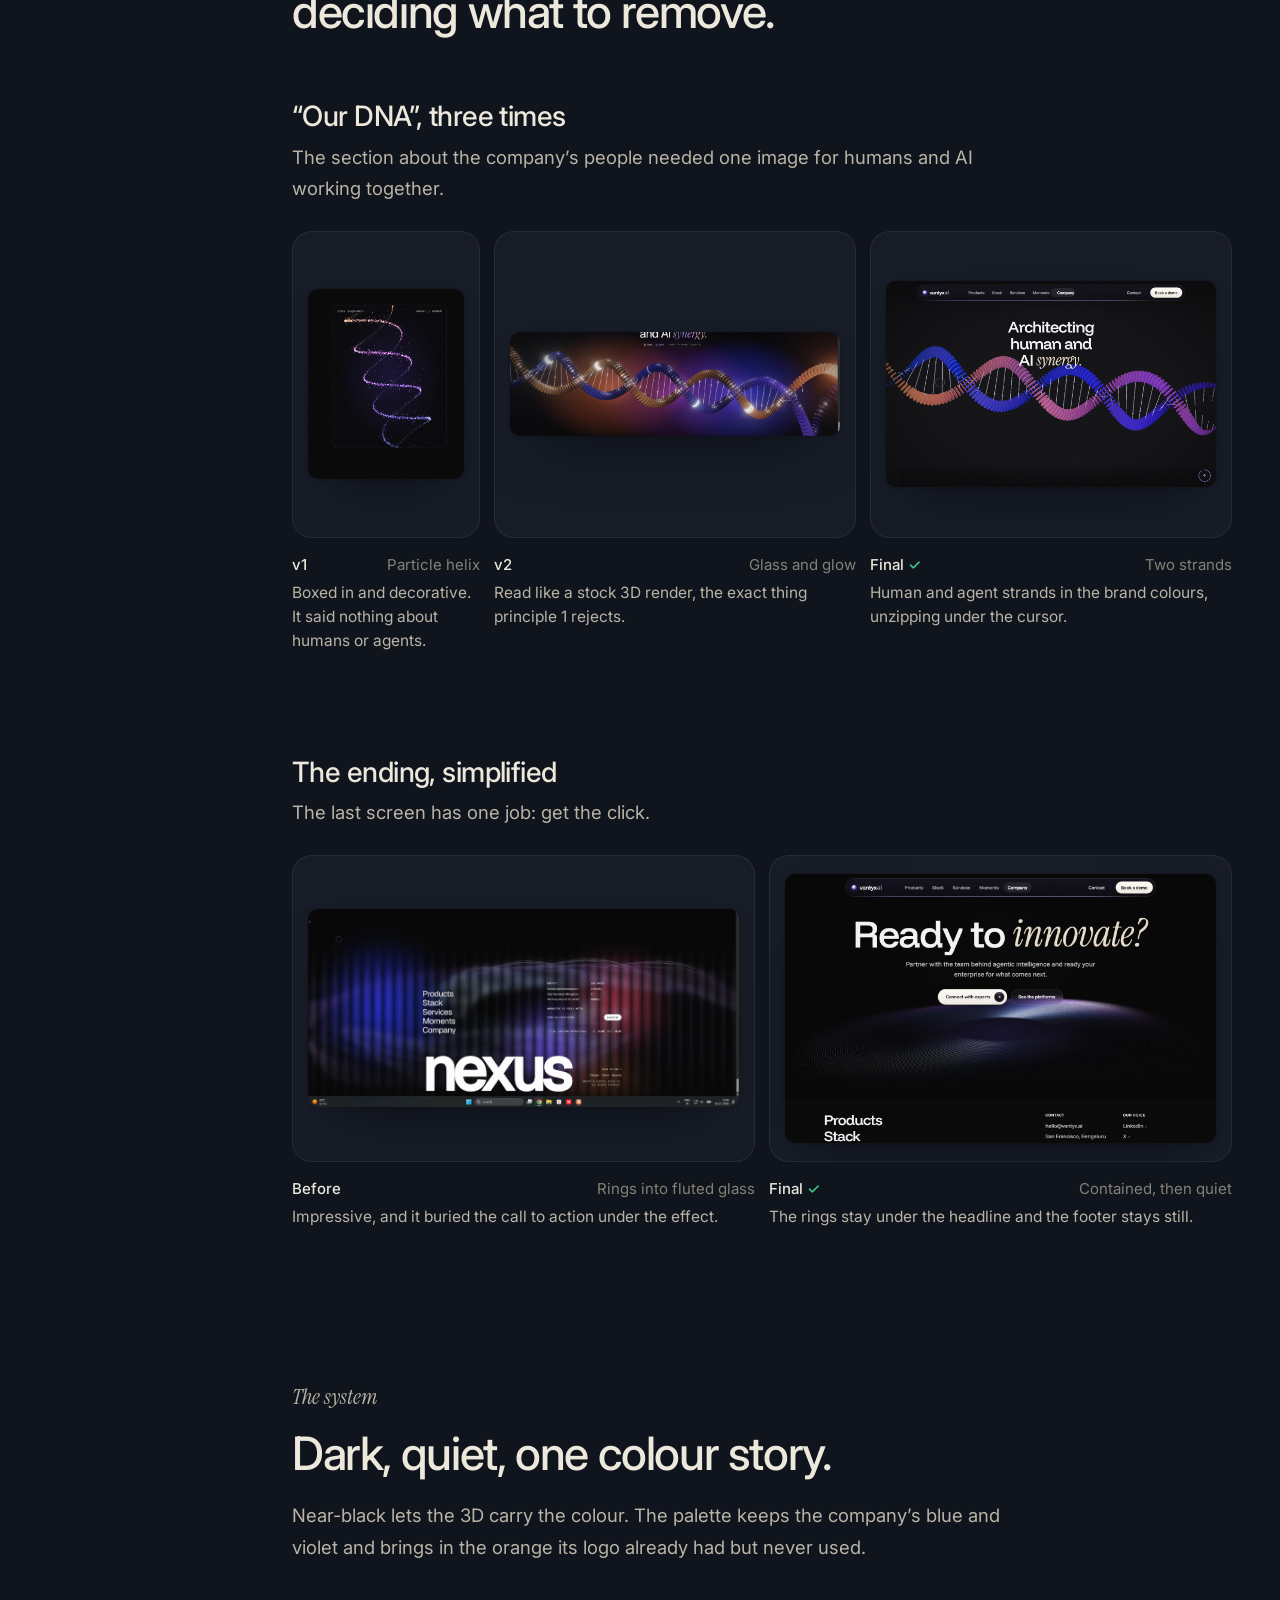
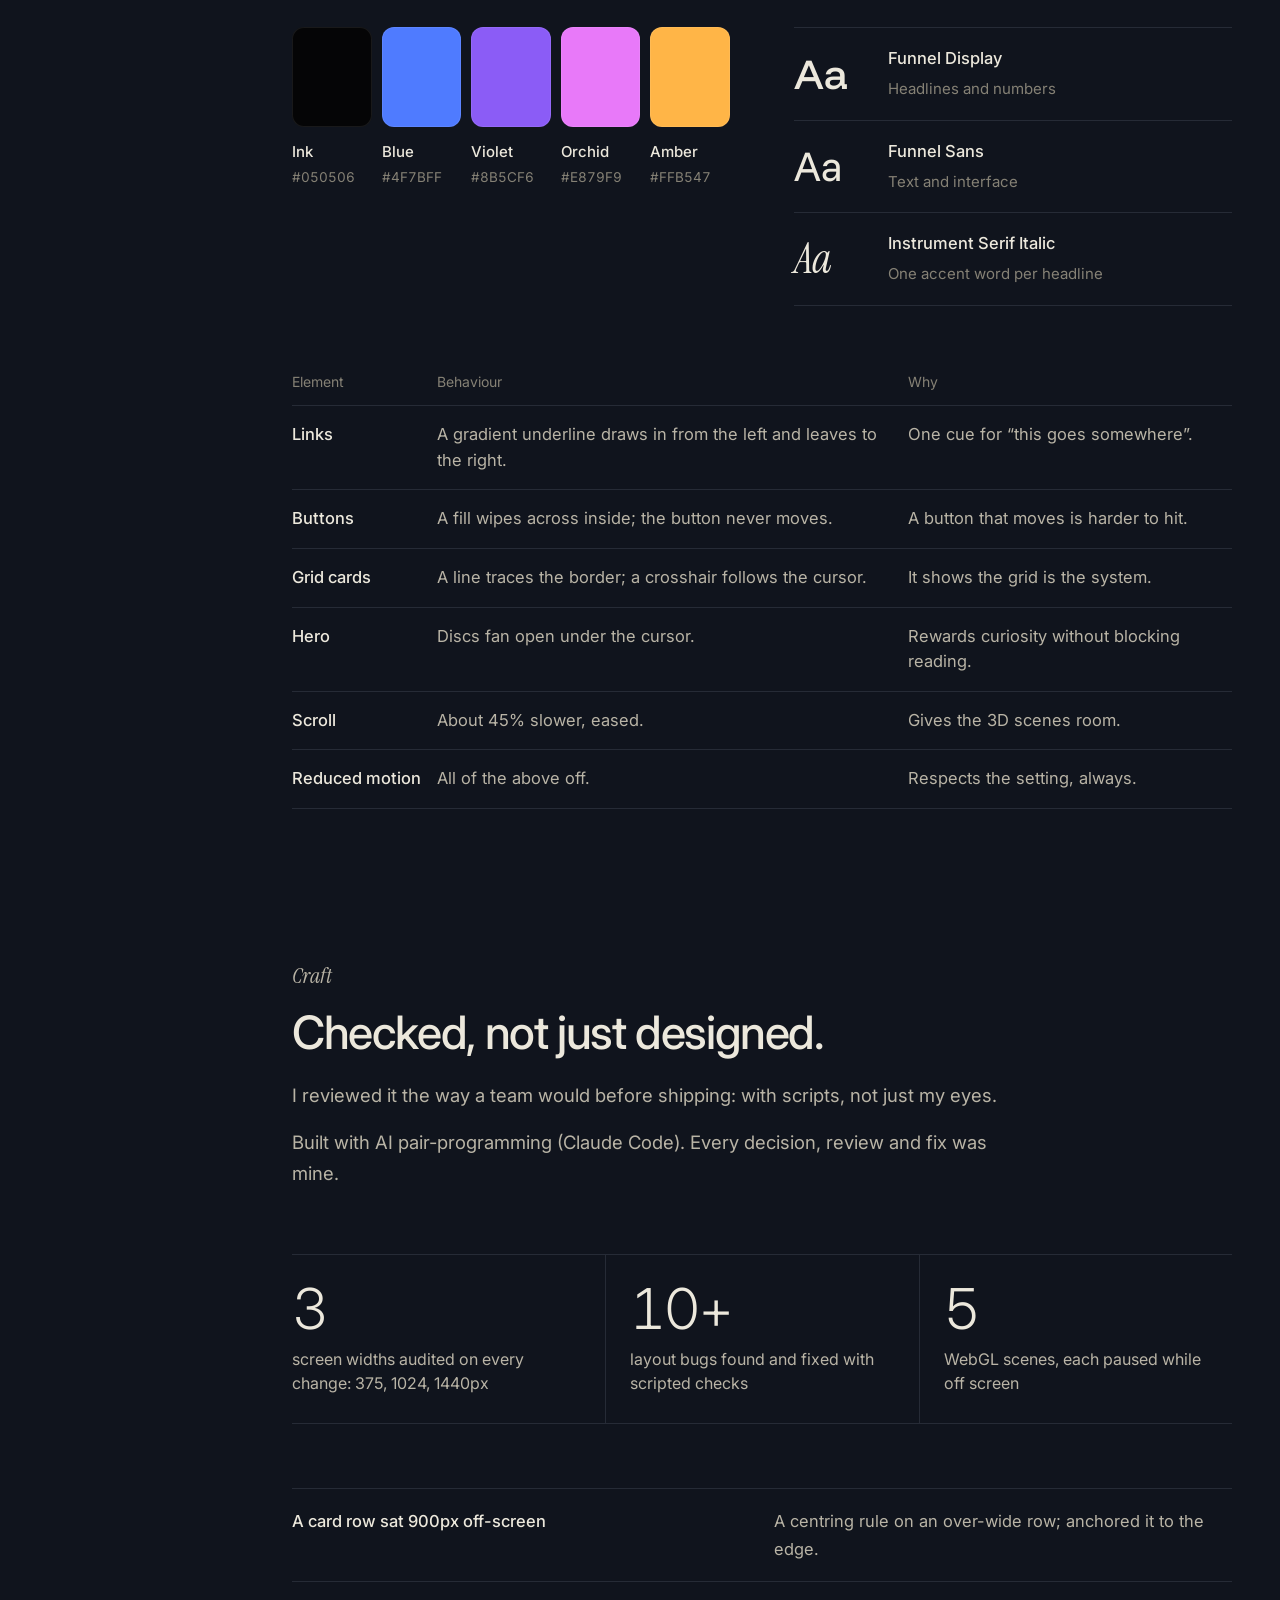
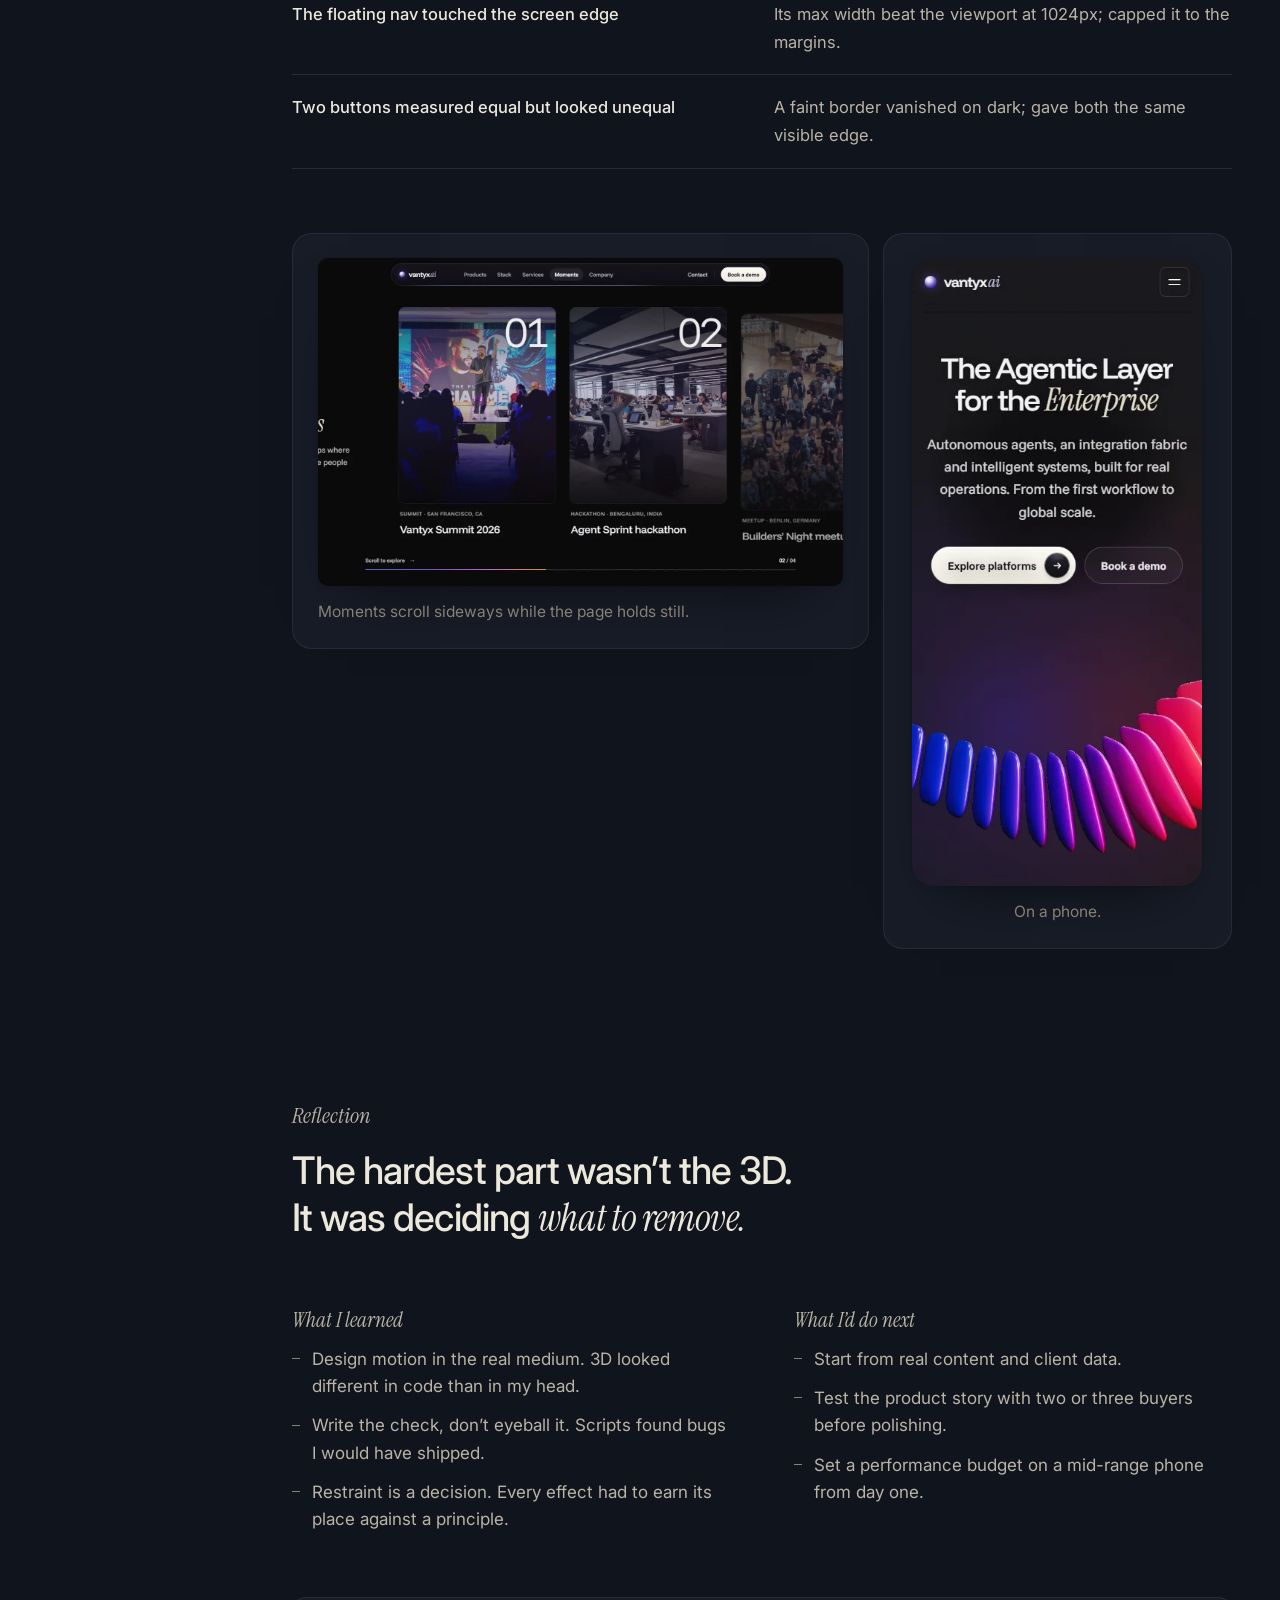
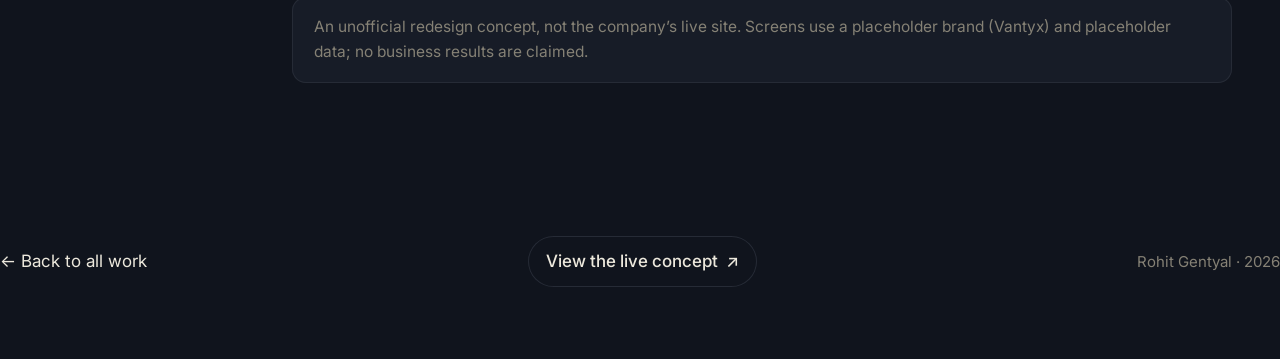
==== commit 7140019f: "One sunset for the whole page; no lag on switch-then-scroll; Vantyx name - Theme switch runs on its " ====
--- a/nexus.html
+++ b/nexus.html
@@ -3,7 +3,7 @@
 <head>
   <meta charset="utf-8">
   <meta name="viewport" content="width=device-width, initial-scale=1">
-  <title>Digital Nexus AI, website redesign concept · Rohit Gentyal</title>
+  <title>Vantyx, a website concept for an AI company · Rohit Gentyal</title>
   <meta name="description" content="Case study: redesigning an AI company's website to show the work, not the hype. Principles, decisions and trade-offs, iterations, system and craft.">
   <link rel="preconnect" href="https://fonts.googleapis.com">
   <link rel="preconnect" href="https://fonts.gstatic.com" crossorigin>
@@ -23,7 +23,7 @@
   <main>
     <!-- ================= HERO ================= -->
     <section class="hero page">
-      <p class="kicker rv"><b>Digital Nexus AI</b> &middot; Website <span class="tag">Redesign concept</span><span class="read">5 min read</span></p>
+      <p class="kicker rv"><b>Vantyx</b> &middot; Website <span class="tag">Concept</span><span class="read">5 min read</span></p>
       <div class="hero-top">
         <h1 class="rv">Show the <em>work,</em> not the hype.</h1>
         <div class="rv" style="--d:80ms"><p class="lead">How I redesigned an agentic-AI company&rsquo;s website so an enterprise buyer understands six products in one scroll, and trusts the team that built them.</p><a class="live" href="https://vantyx-concept.vercel.app" target="_blank" rel="noopener">View the live concept <span aria-hidden="true">&#8599;</span></a></div>
@@ -73,7 +73,7 @@
         <section id="problem">
           <span class="label rv">The starting point</span>
           <h2 class="rv">Strong products, and room to show them better.</h2>
-          <p class="body rv">Digital Nexus AI builds agentic AI for enterprises: six products and four service lines. The ingredients were there; my aim was to let the products speak more clearly. Four opportunities stood out on the first screen.</p>
+          <p class="body rv">The company, where I interned, builds agentic AI for enterprises: six products and four service lines. The ingredients were there; my aim was to let the products speak more clearly. Four opportunities stood out on the first screen.</p>
           <div class="annot rv" style="margin-top:var(--gap)">
             <figure class="shot">
               <div style="position:relative">
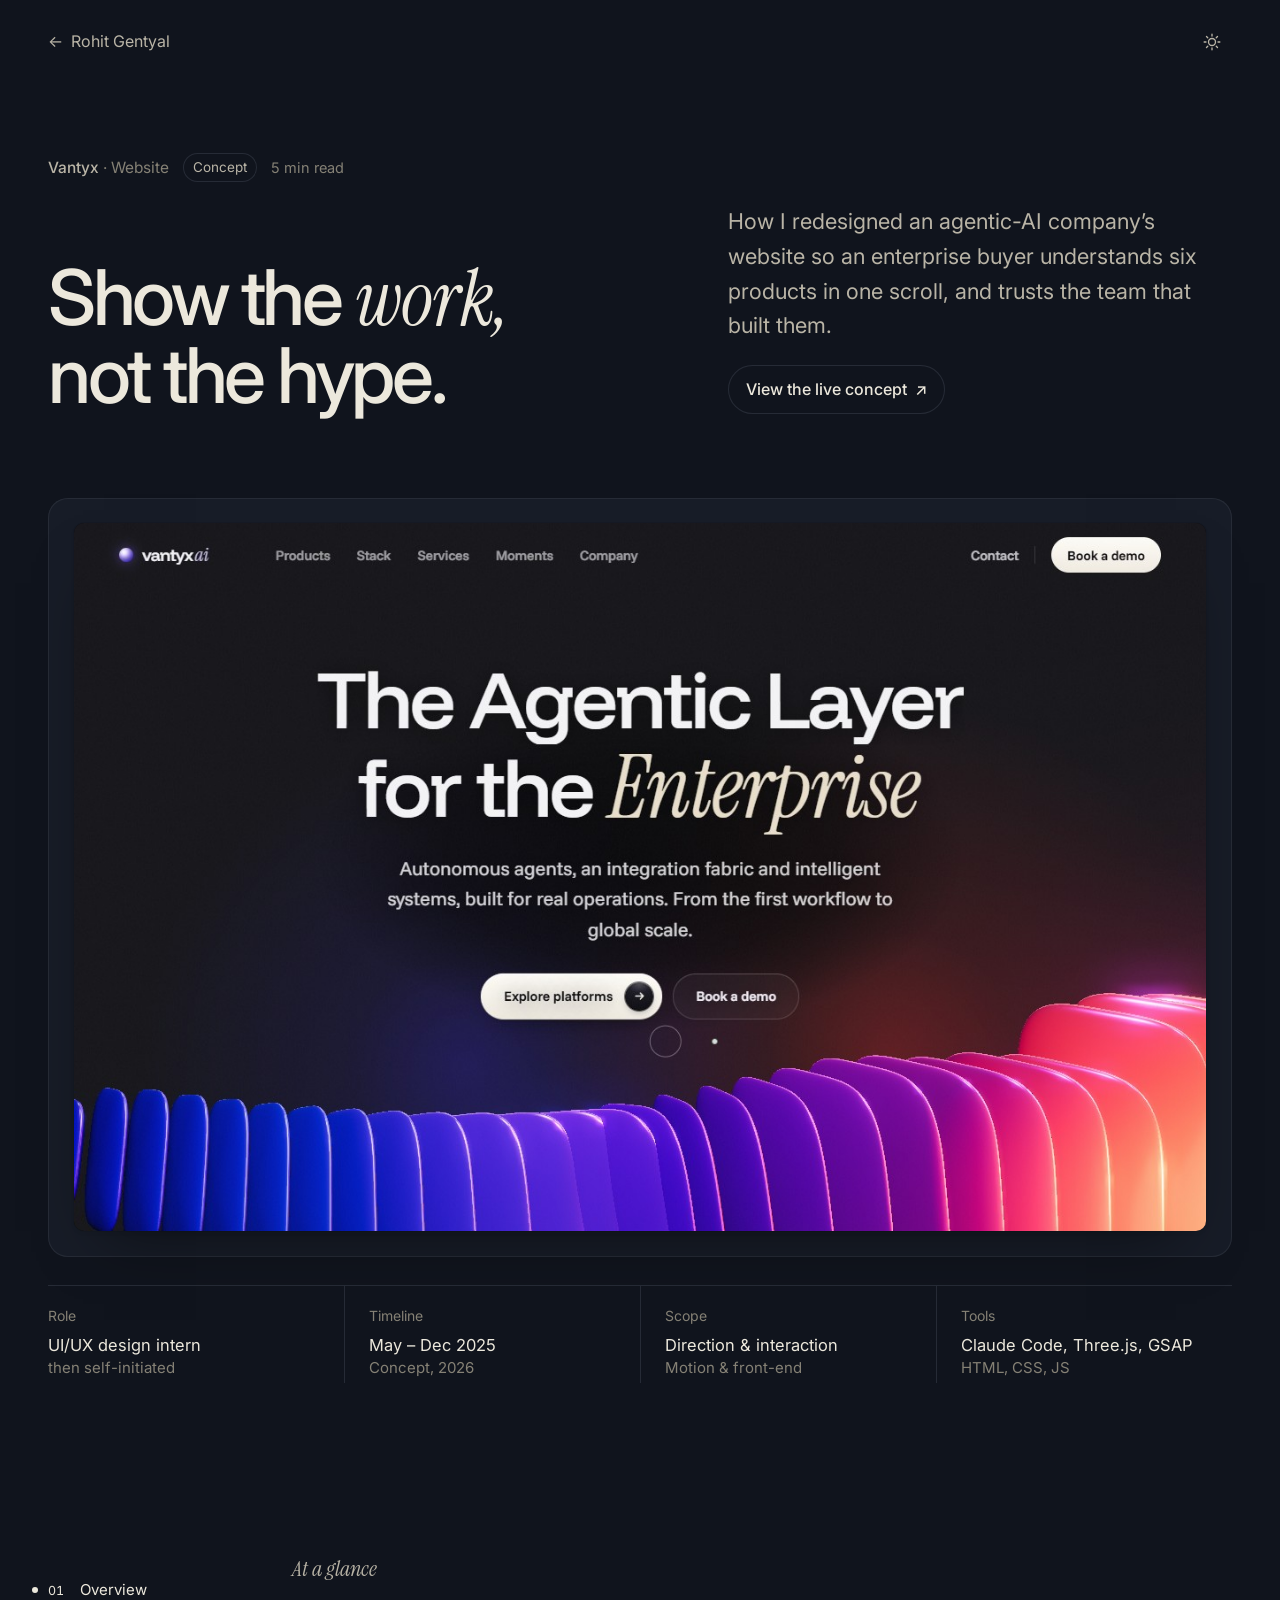
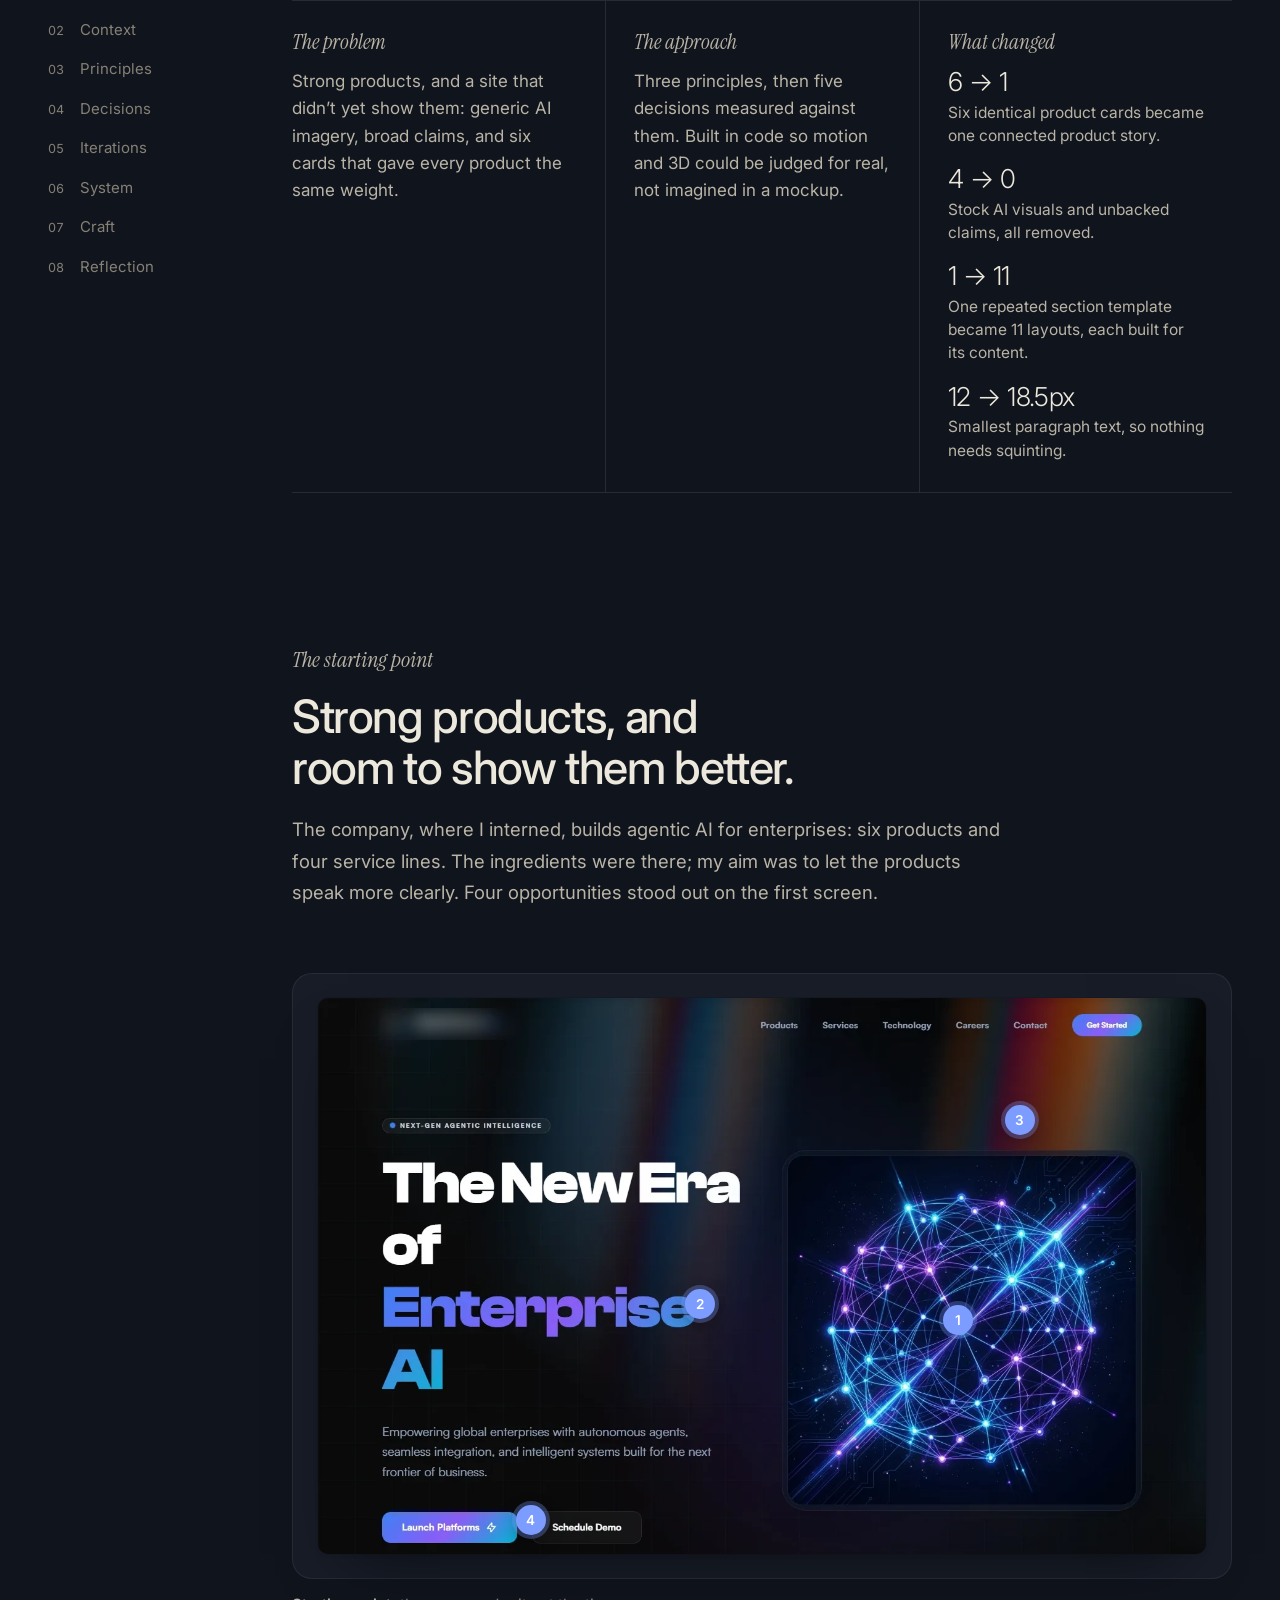
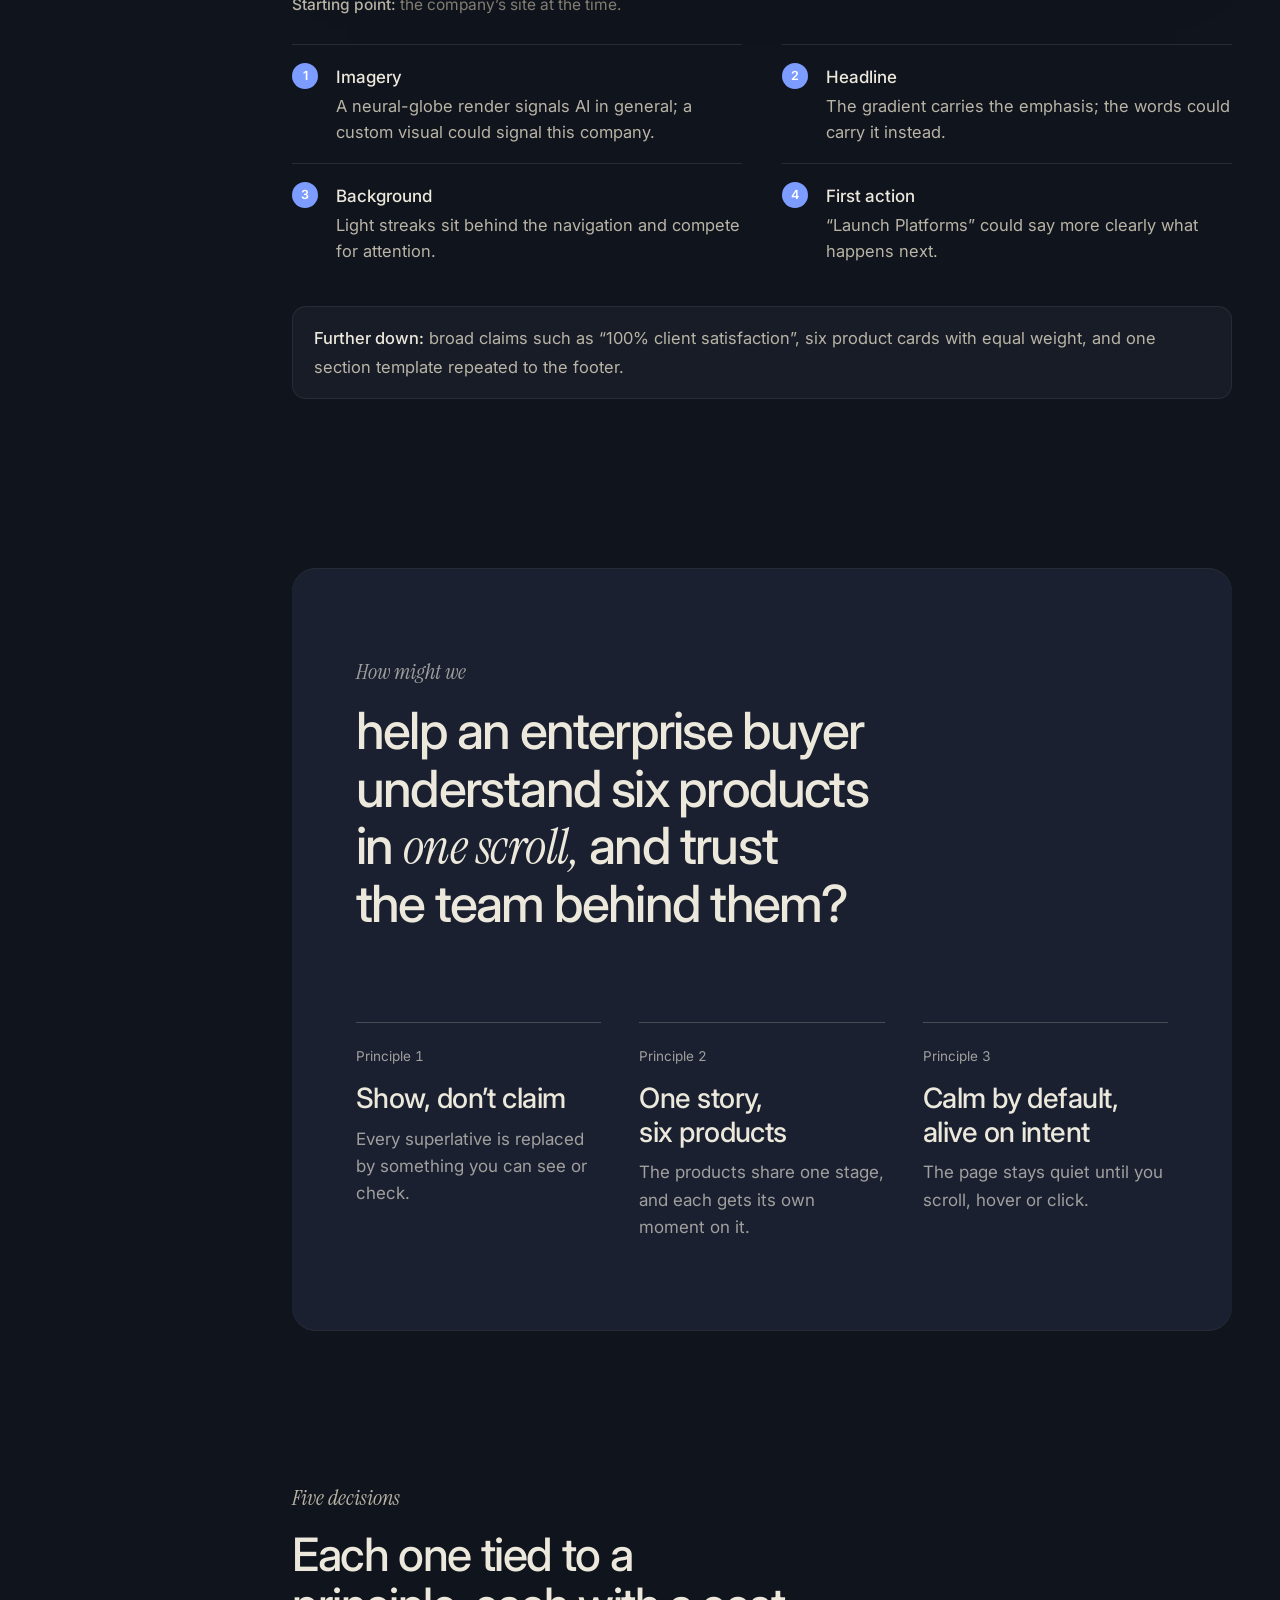
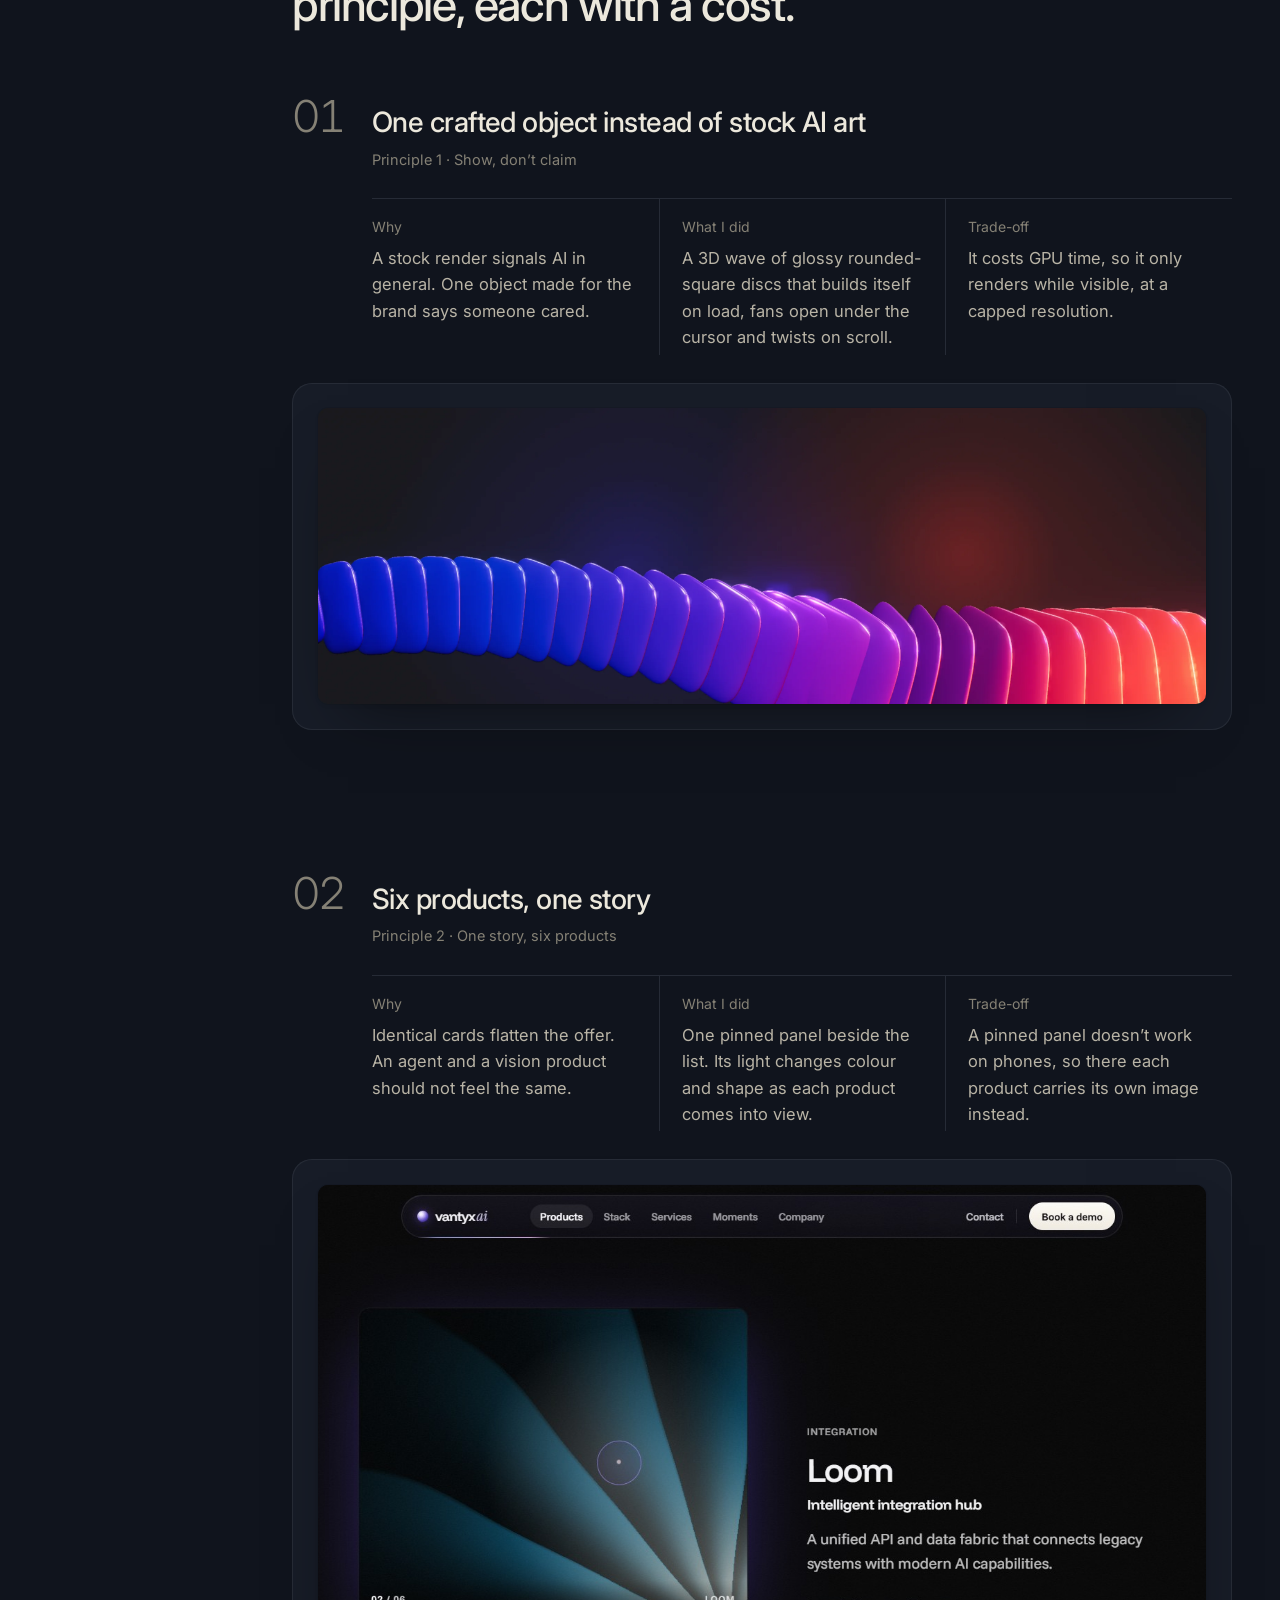
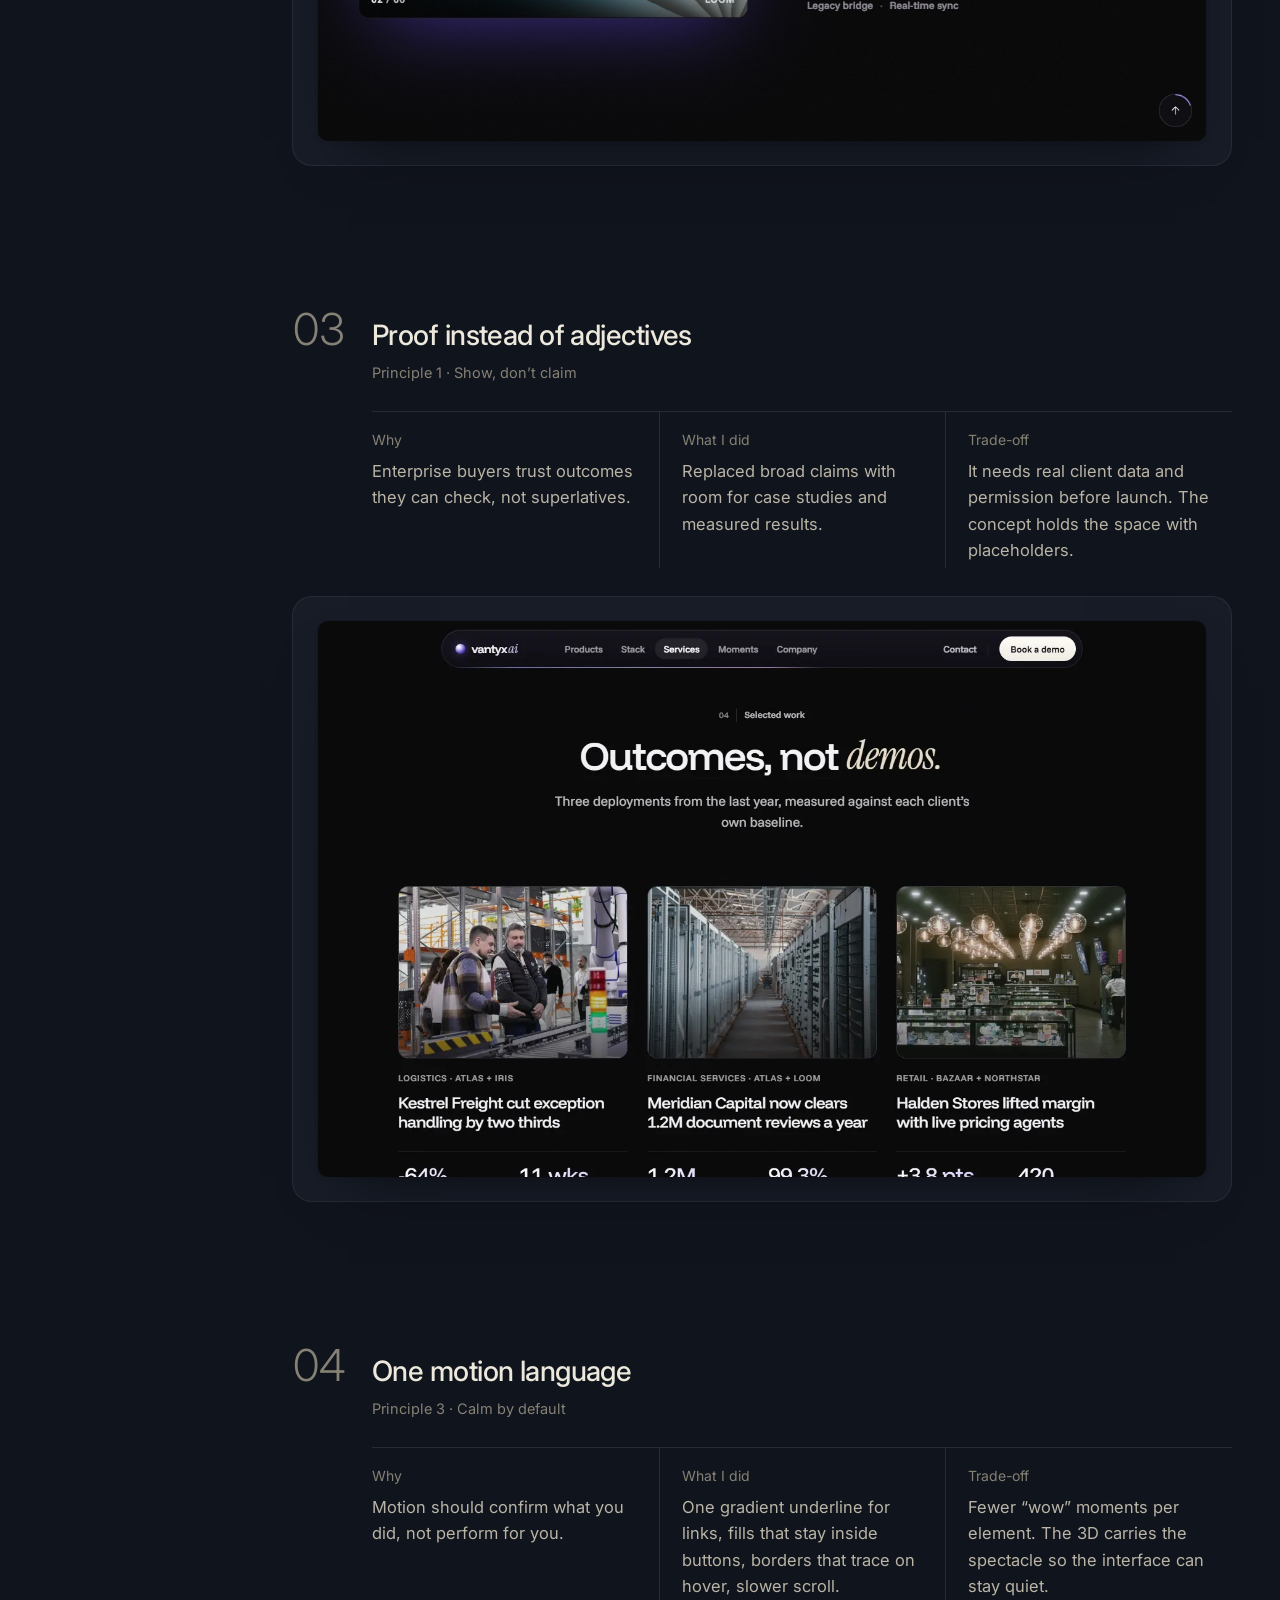
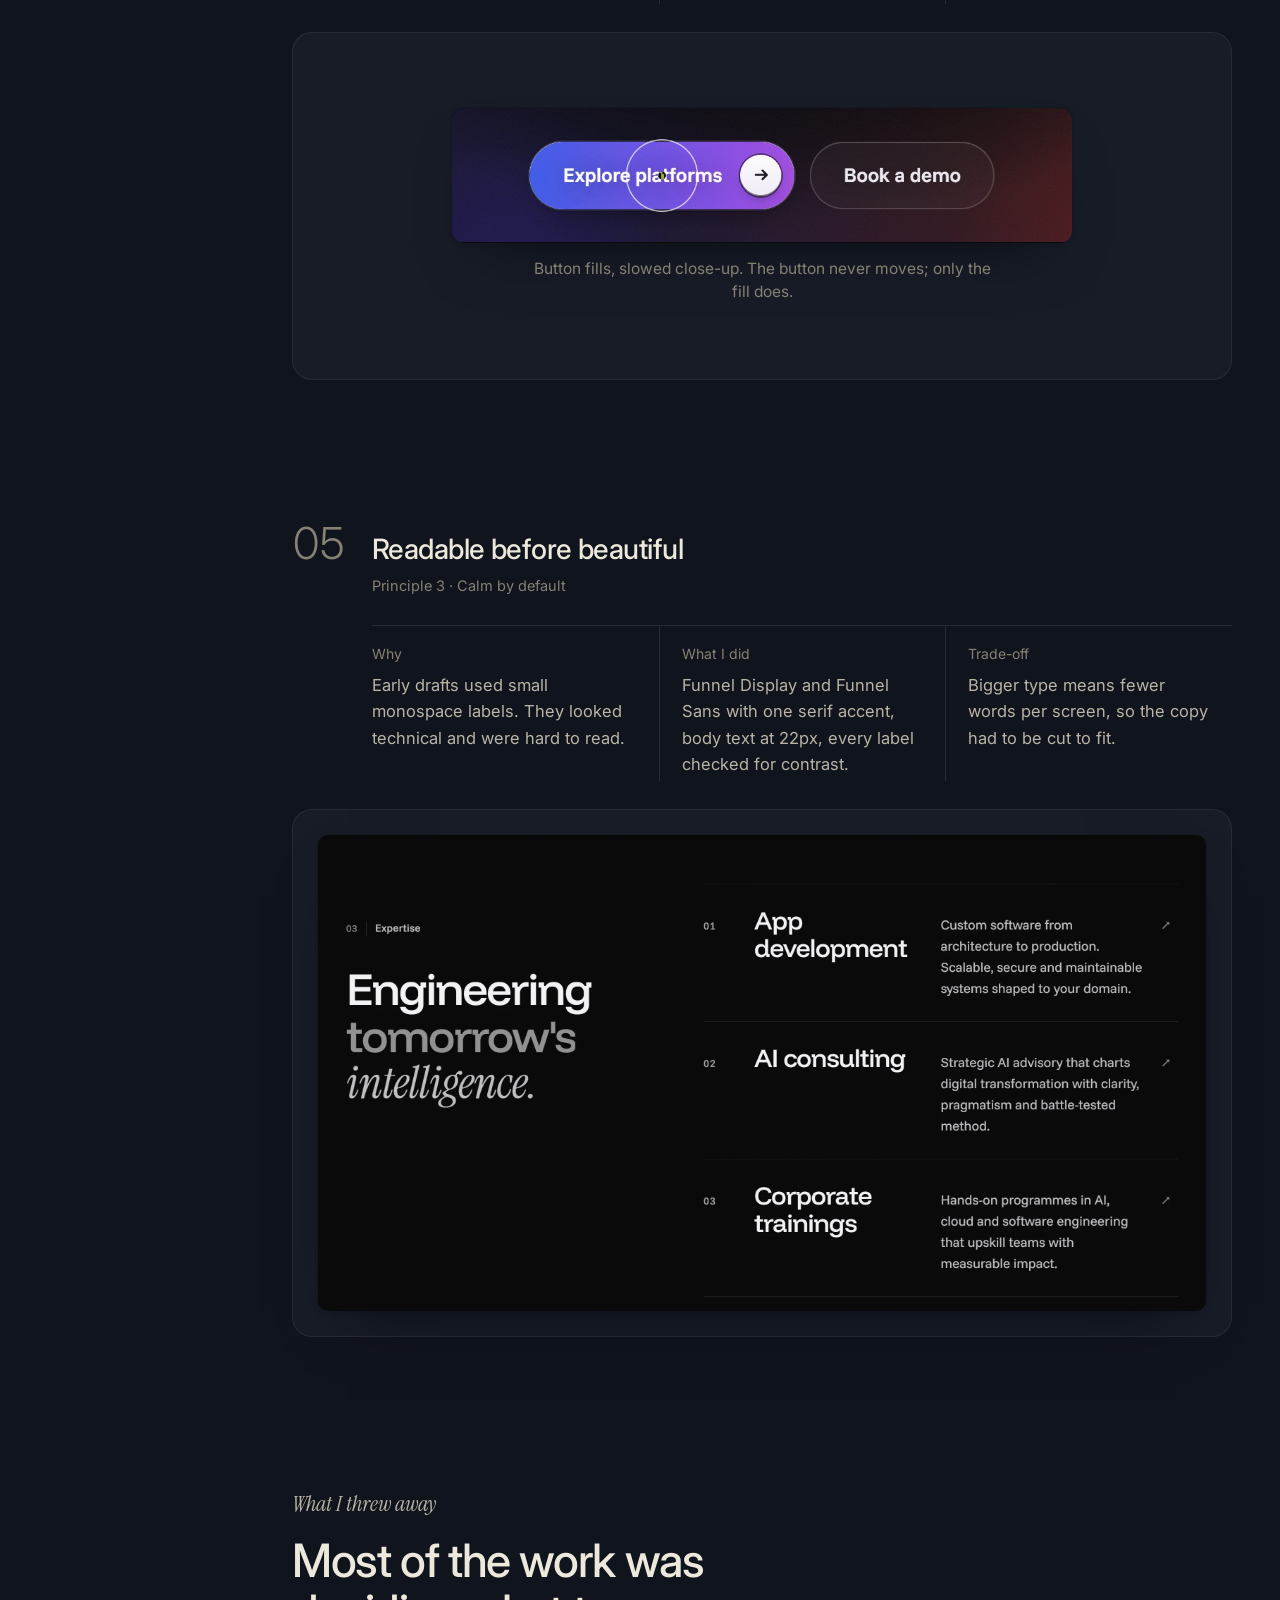
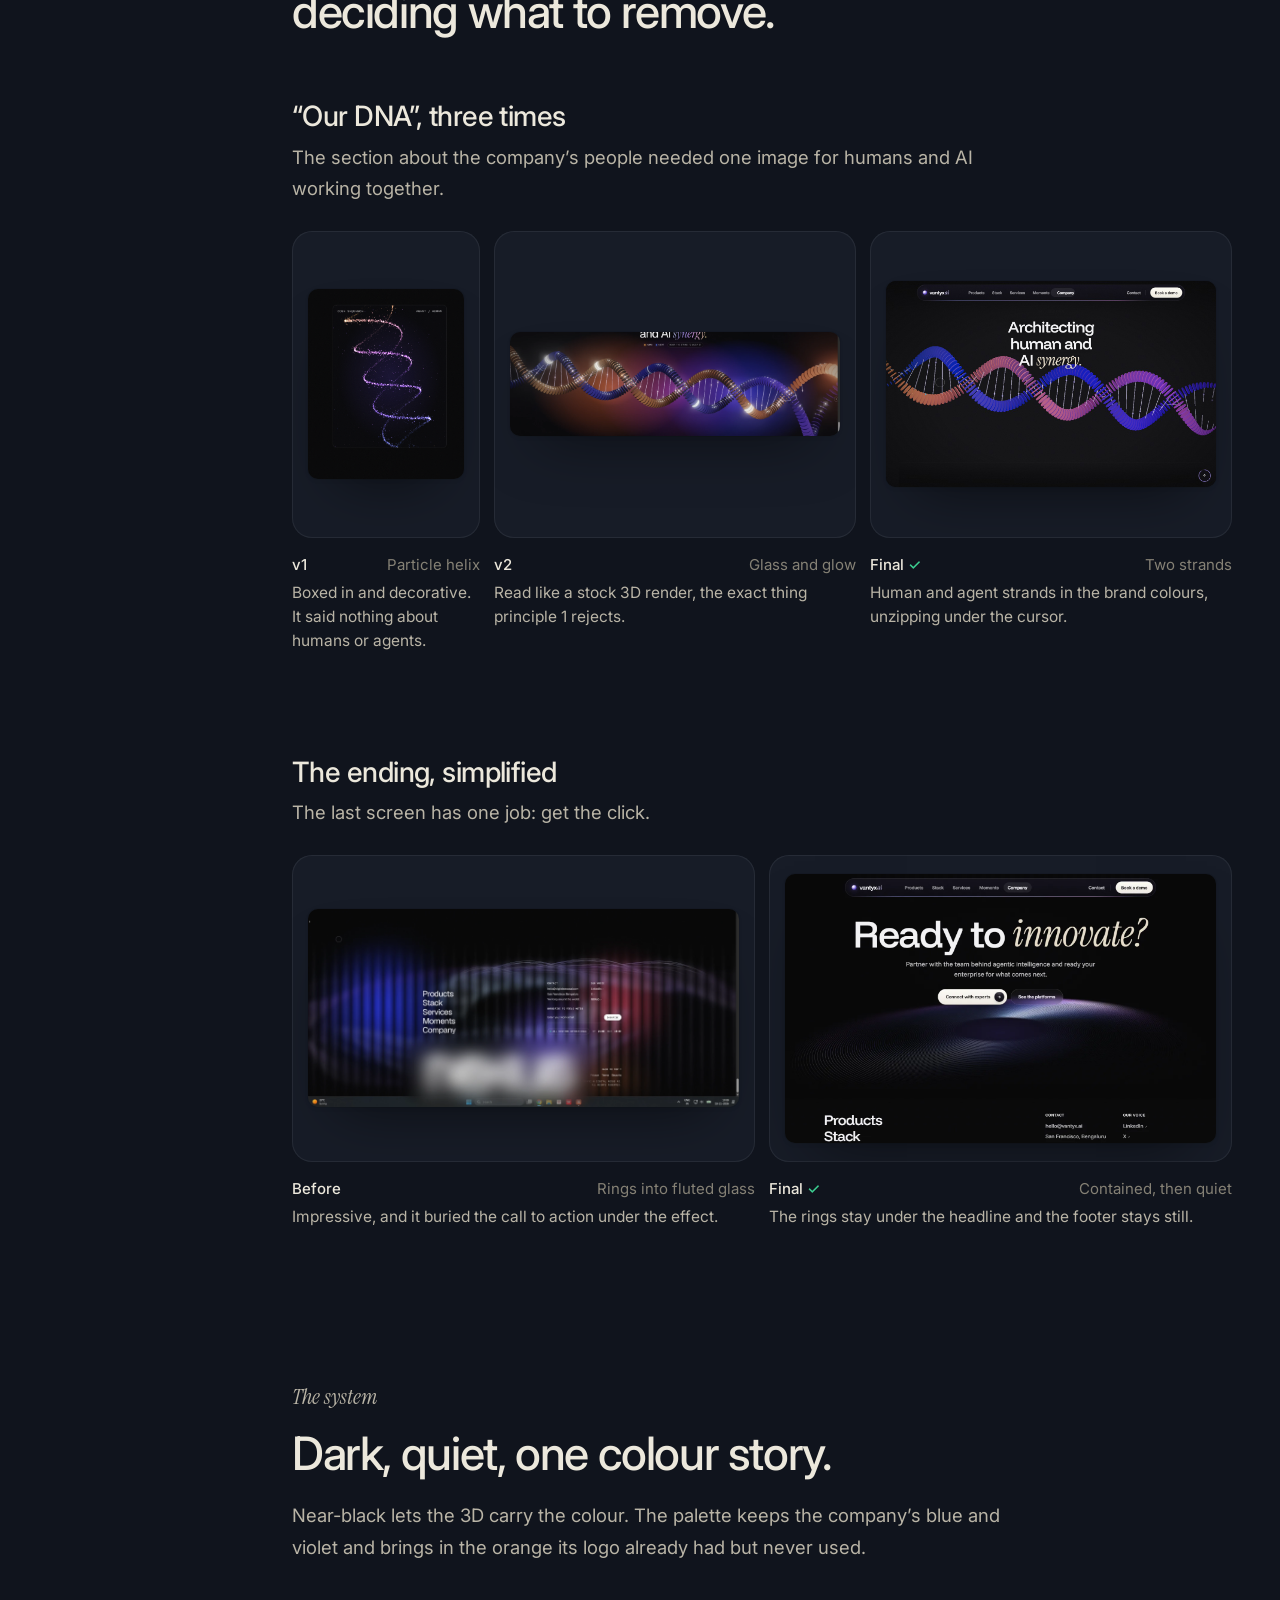
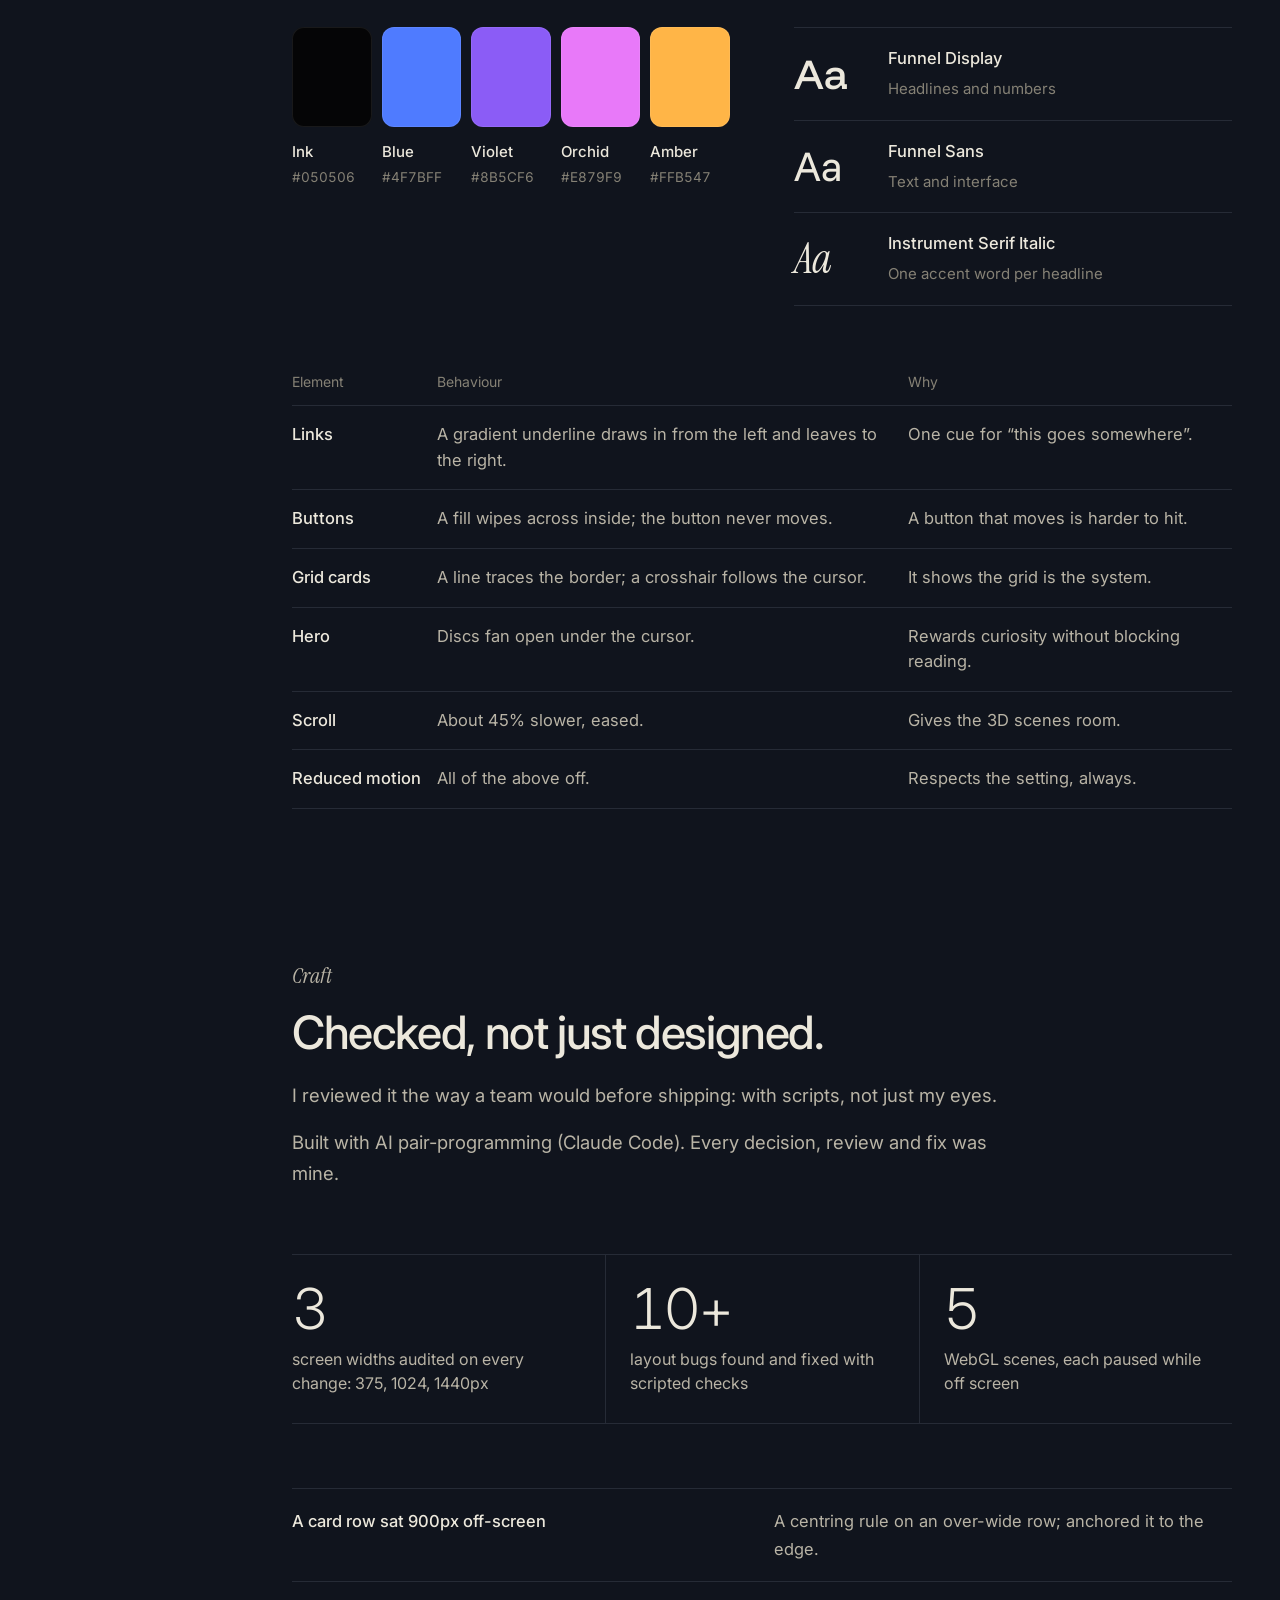
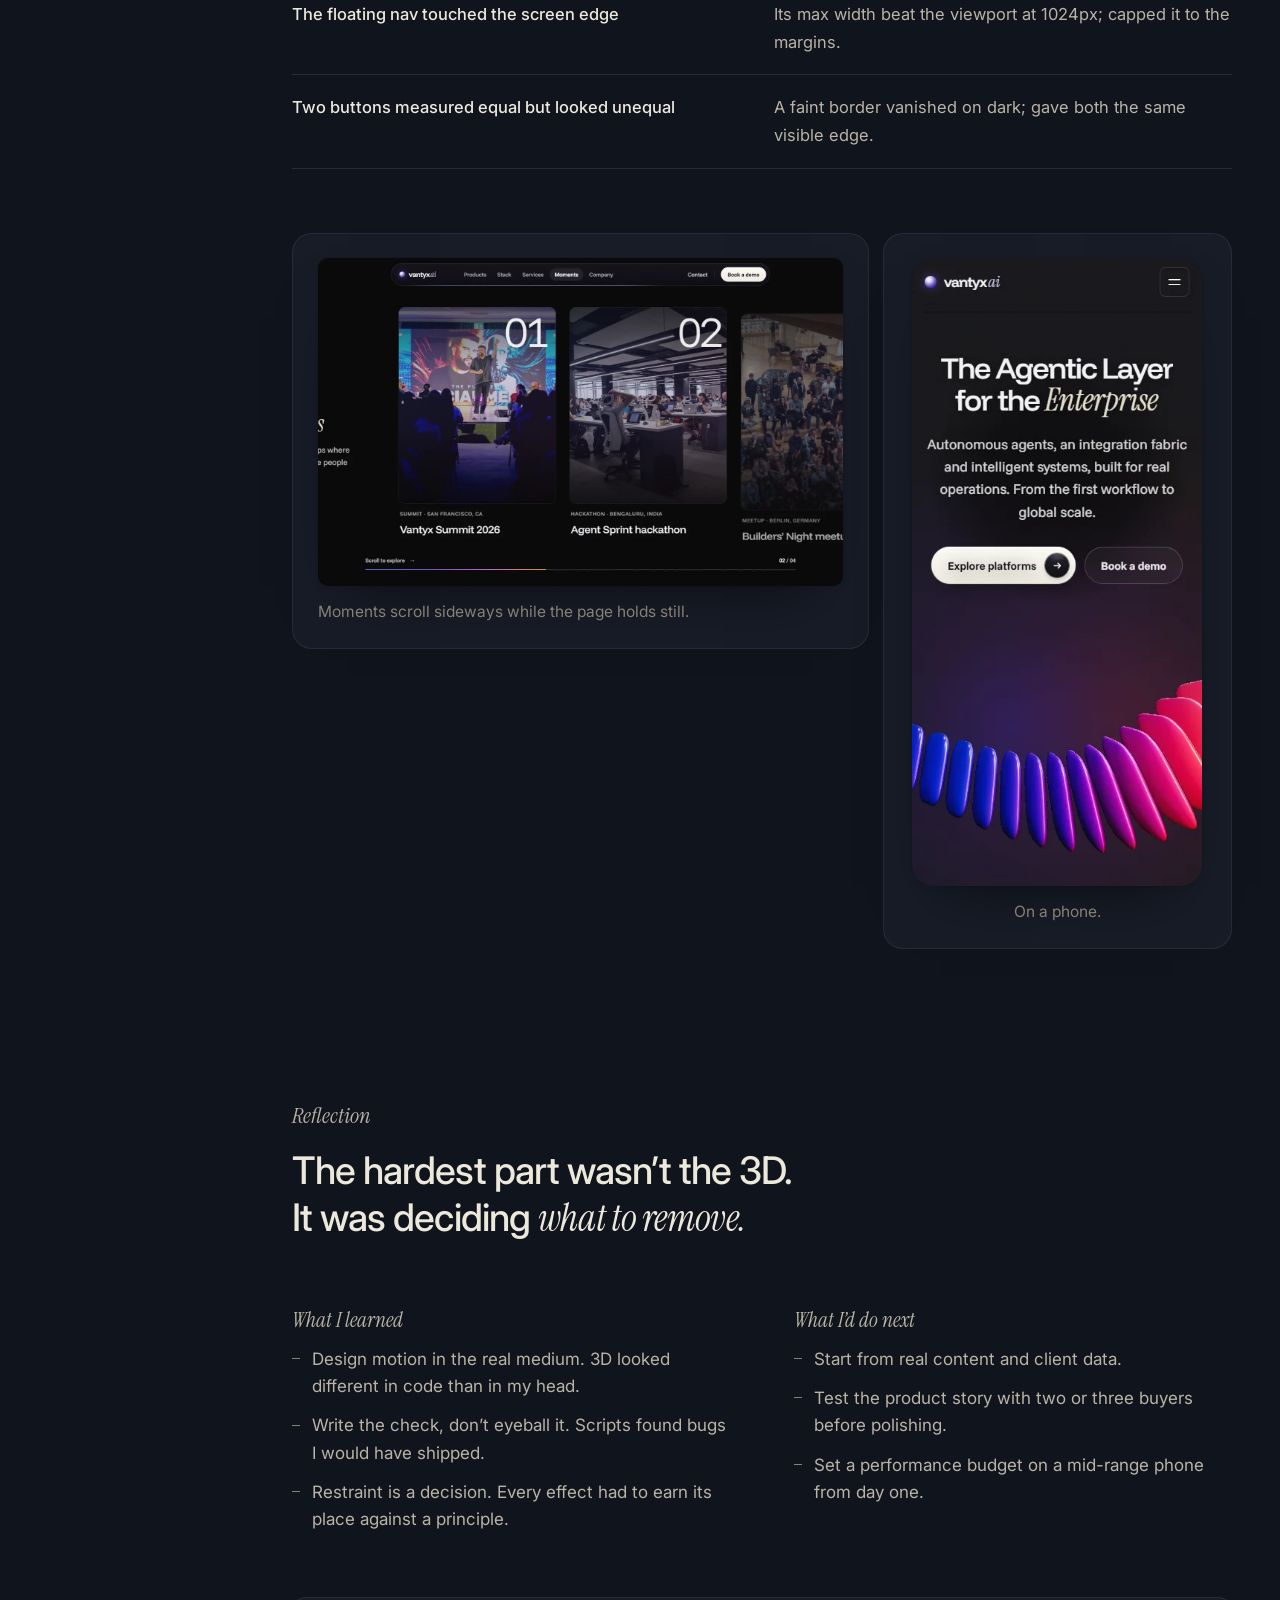
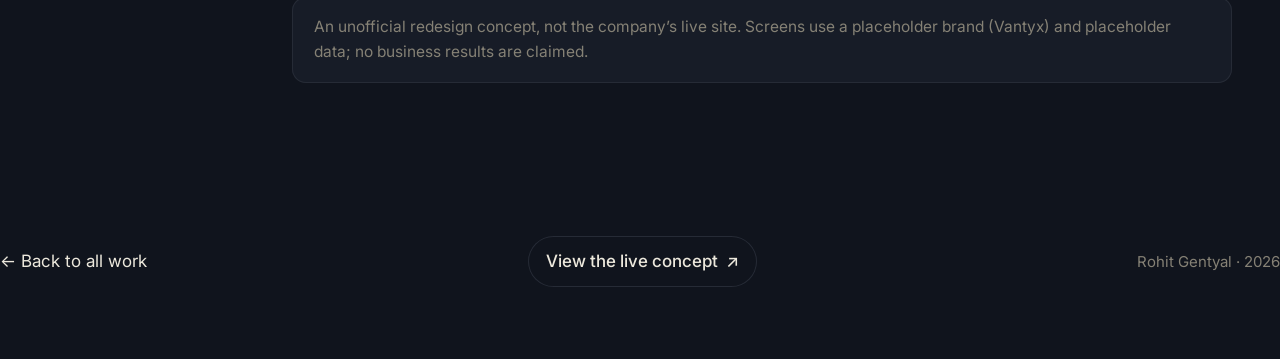
==== commit 935c548e: "Case study: blur the company logo in the two older screenshots Co-Authored-By: Claude Opus 5.5 <nore" ====
--- a/nexus.html
+++ b/nexus.html
@@ -77,7 +77,7 @@
           <div class="annot rv" style="margin-top:var(--gap)">
             <figure class="shot">
               <div style="position:relative">
-                <img src="assets/nexus/before-hero.webp" width="1440" height="900" alt="The original home page: 'The New Era of Enterprise AI' beside a glowing neural-globe render" loading="lazy">
+                <img src="assets/nexus/before-hero.webp?v=2" width="1440" height="900" alt="The original home page: 'The New Era of Enterprise AI' beside a glowing neural-globe render" loading="lazy">
                 <span class="pin" style="left:72%;top:58%">1</span>
                 <span class="pin" style="left:43%;top:55%">2</span>
                 <span class="pin" style="left:79%;top:22%">3</span>
@@ -178,7 +178,7 @@
             <h3 class="rv">The ending, simplified</h3>
             <p class="body rv">The last screen has one job: get the click.</p>
             <div class="steps two">
-              <div class="step rv"><figure class="shot"><img src="assets/nexus/iter-finale-1.webp" width="1919" height="880" alt="Earlier ending: light rings flowing into a fluted-glass footer" loading="lazy"></figure><p class="tagline"><b>Before</b><span>Rings into fluted glass</span></p><p class="why-not">Impressive, and it buried the call to action under the effect.</p></div>
+              <div class="step rv"><figure class="shot"><img src="assets/nexus/iter-finale-1.webp?v=2" width="1919" height="880" alt="Earlier ending: light rings flowing into a fluted-glass footer" loading="lazy"></figure><p class="tagline"><b>Before</b><span>Rings into fluted glass</span></p><p class="why-not">Impressive, and it buried the call to action under the effect.</p></div>
               <div class="step final rv" style="--d:80ms"><figure class="shot"><img src="assets/nexus/cta.webp?v=5" width="1440" height="900" alt="Final ending: rings contained under the call to action" loading="lazy"></figure><p class="tagline"><b>Final</b><span>Contained, then quiet</span></p><p class="why-not">The rings stay under the headline and the footer stays still.</p></div>
             </div>
           </div>
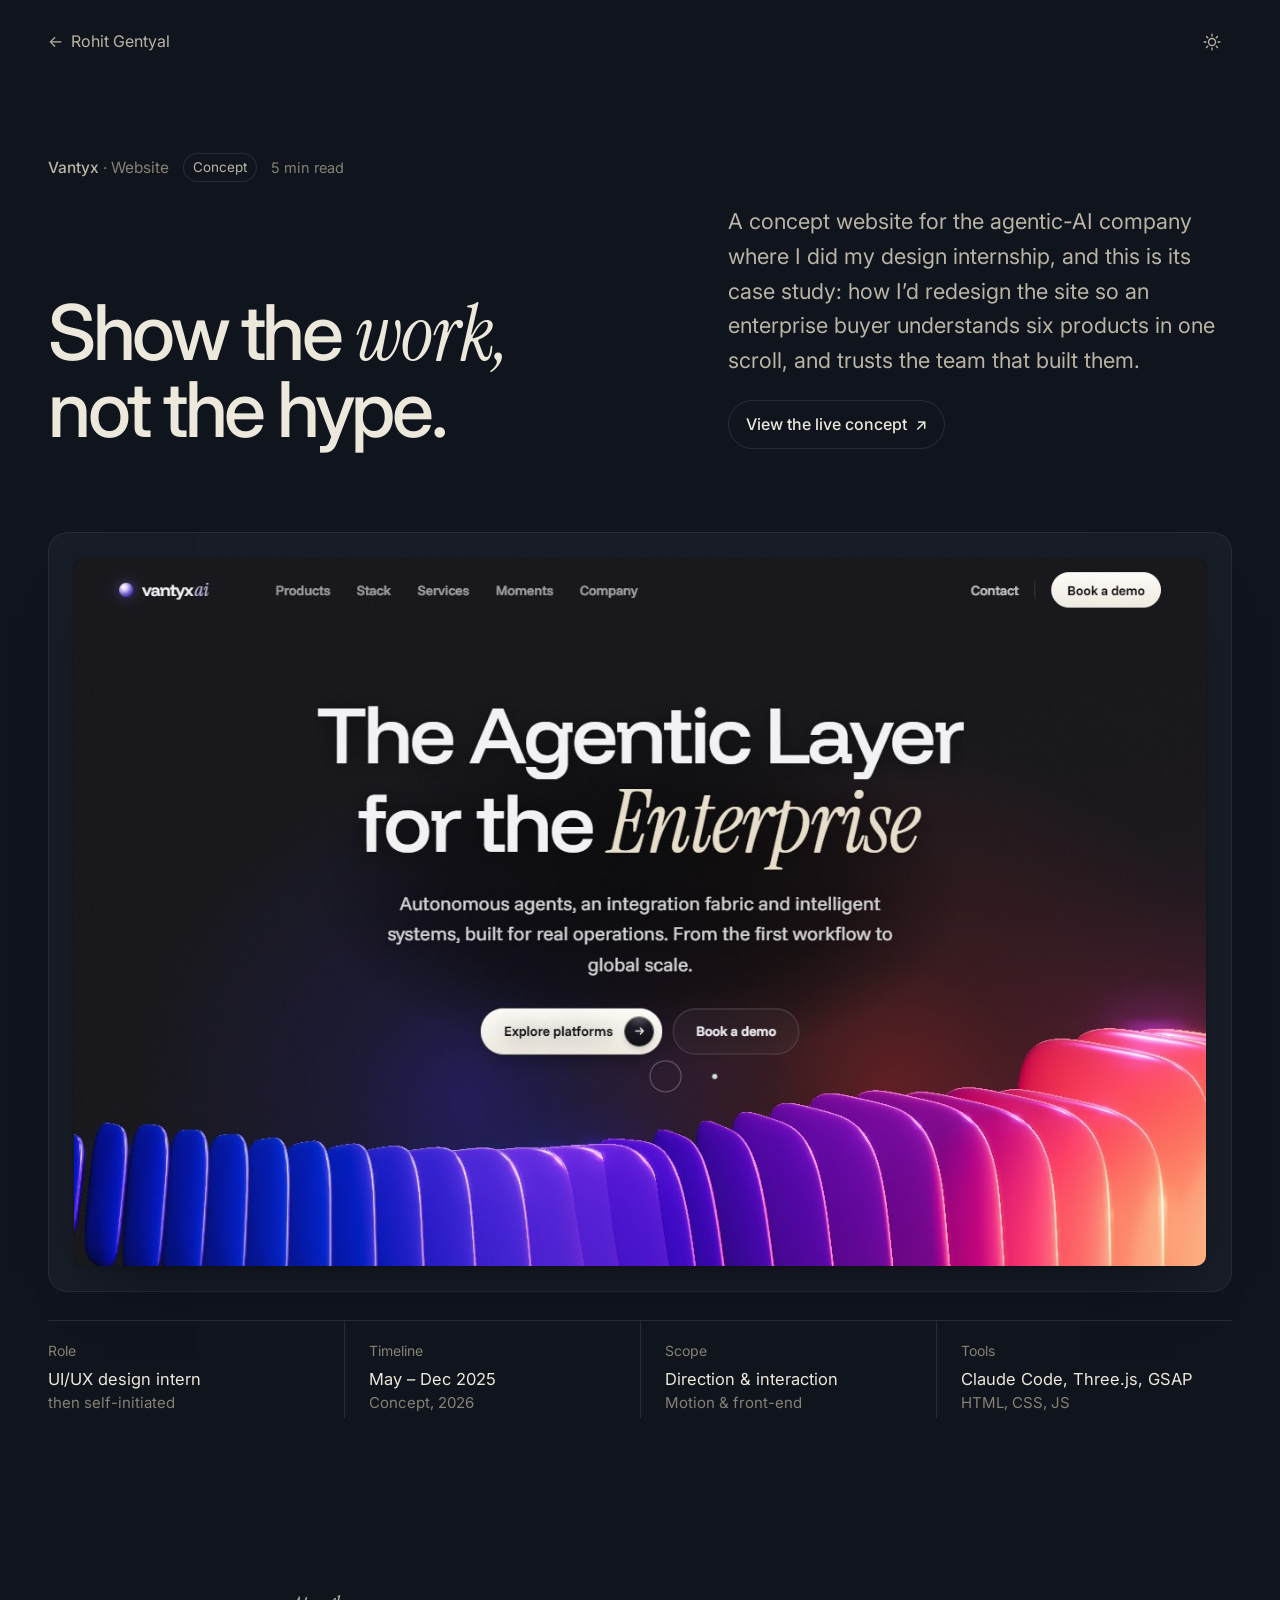
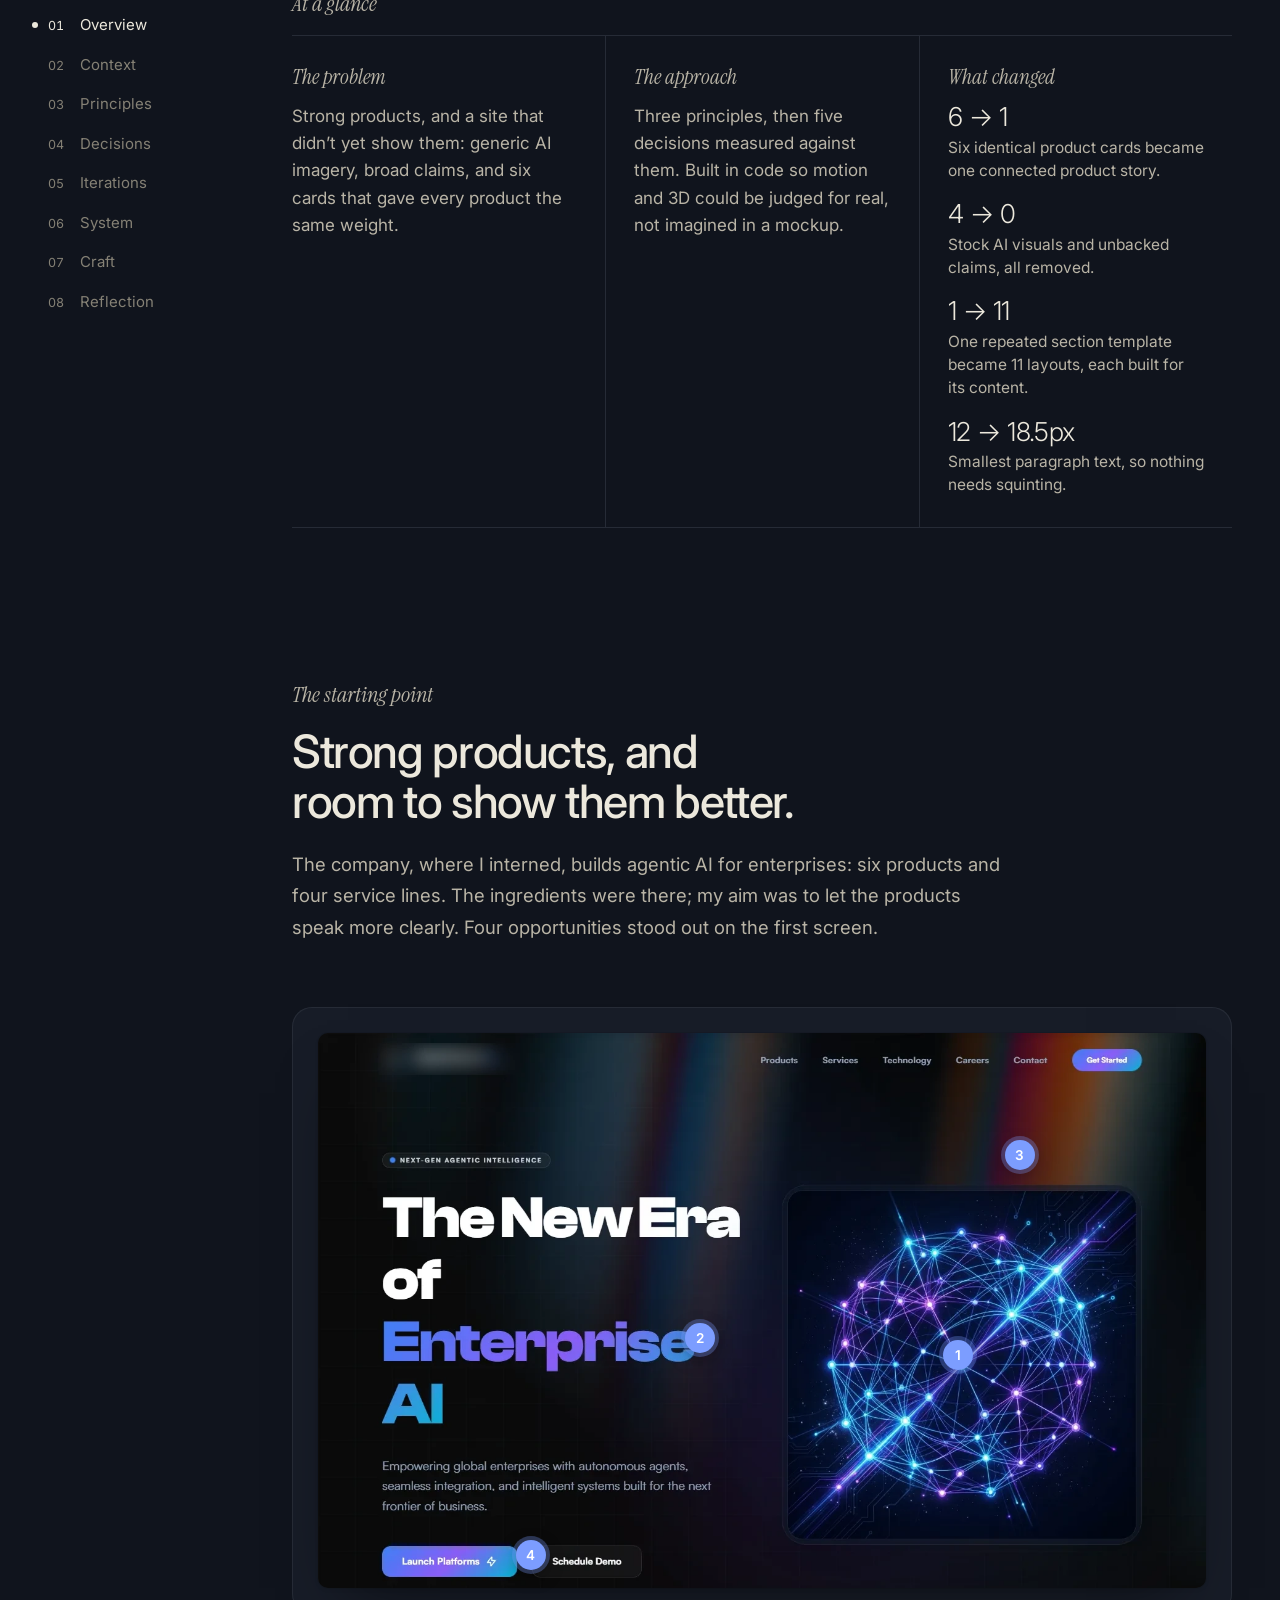
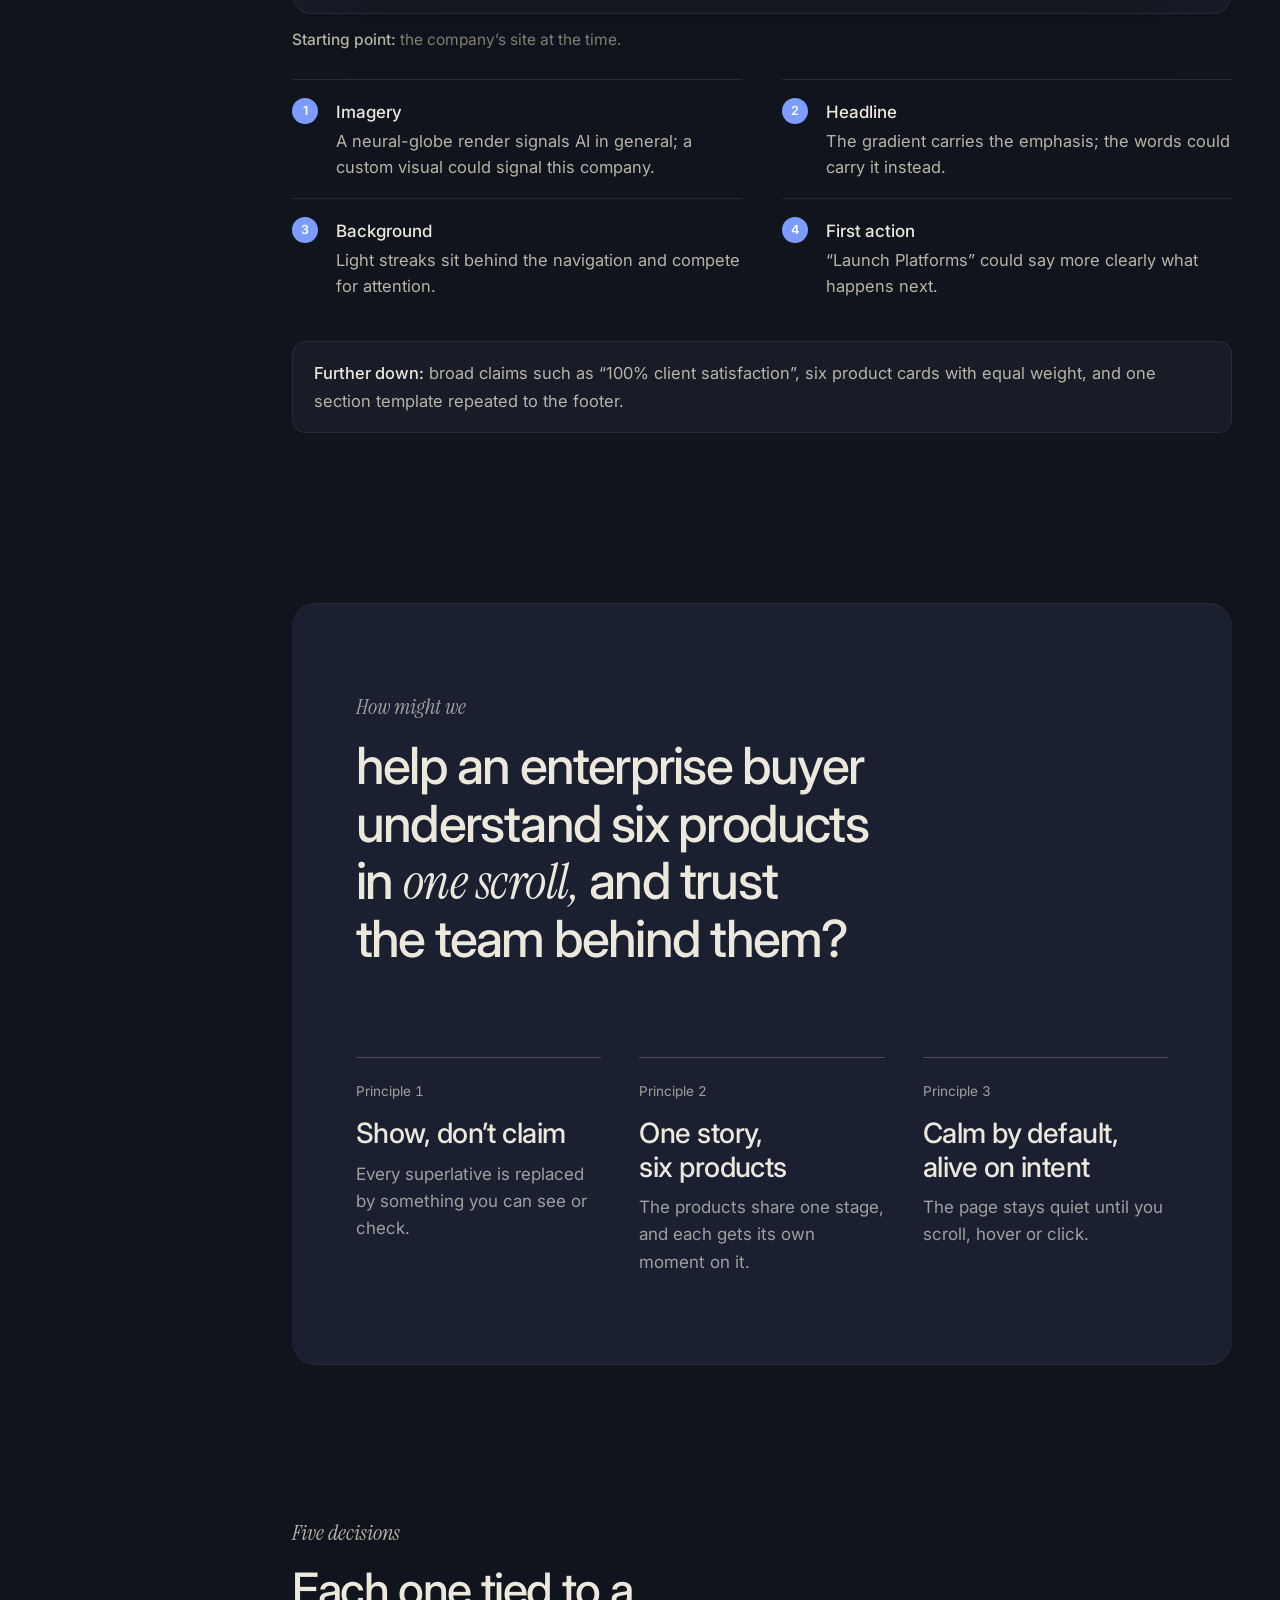
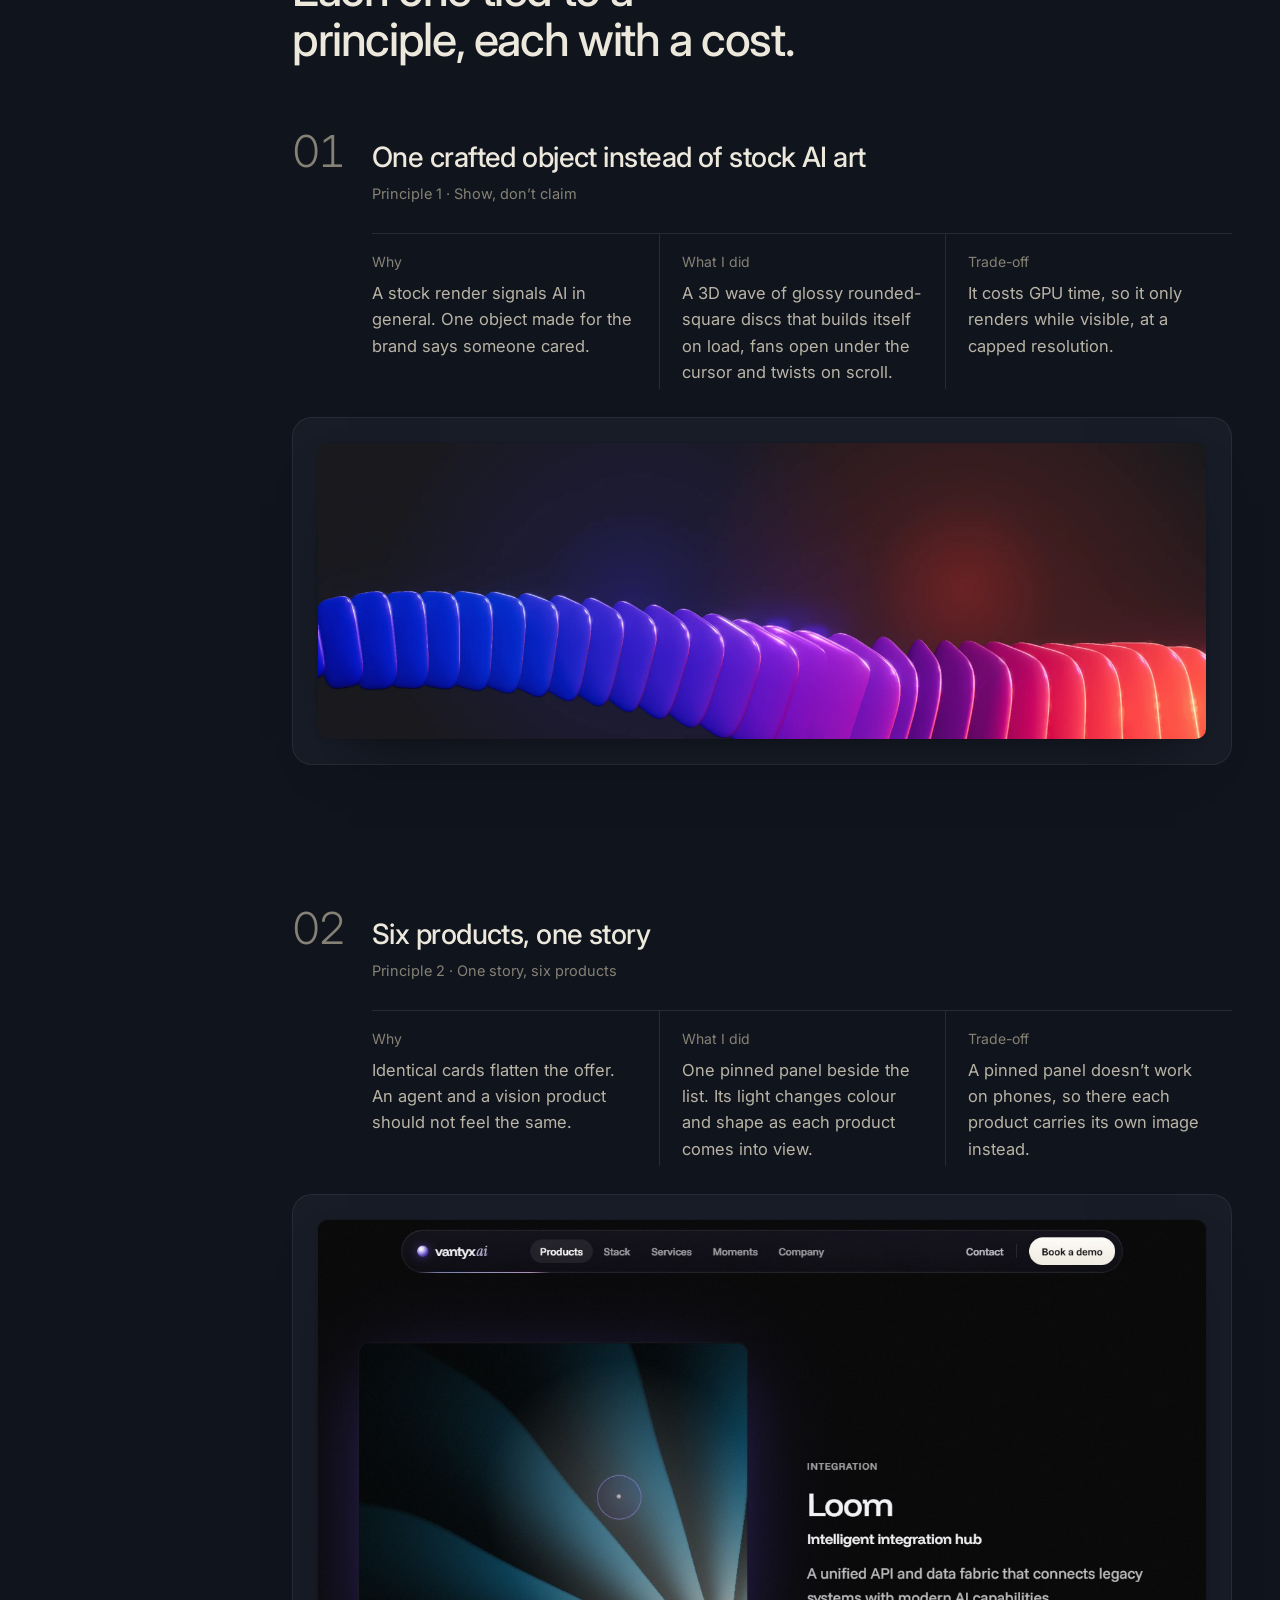
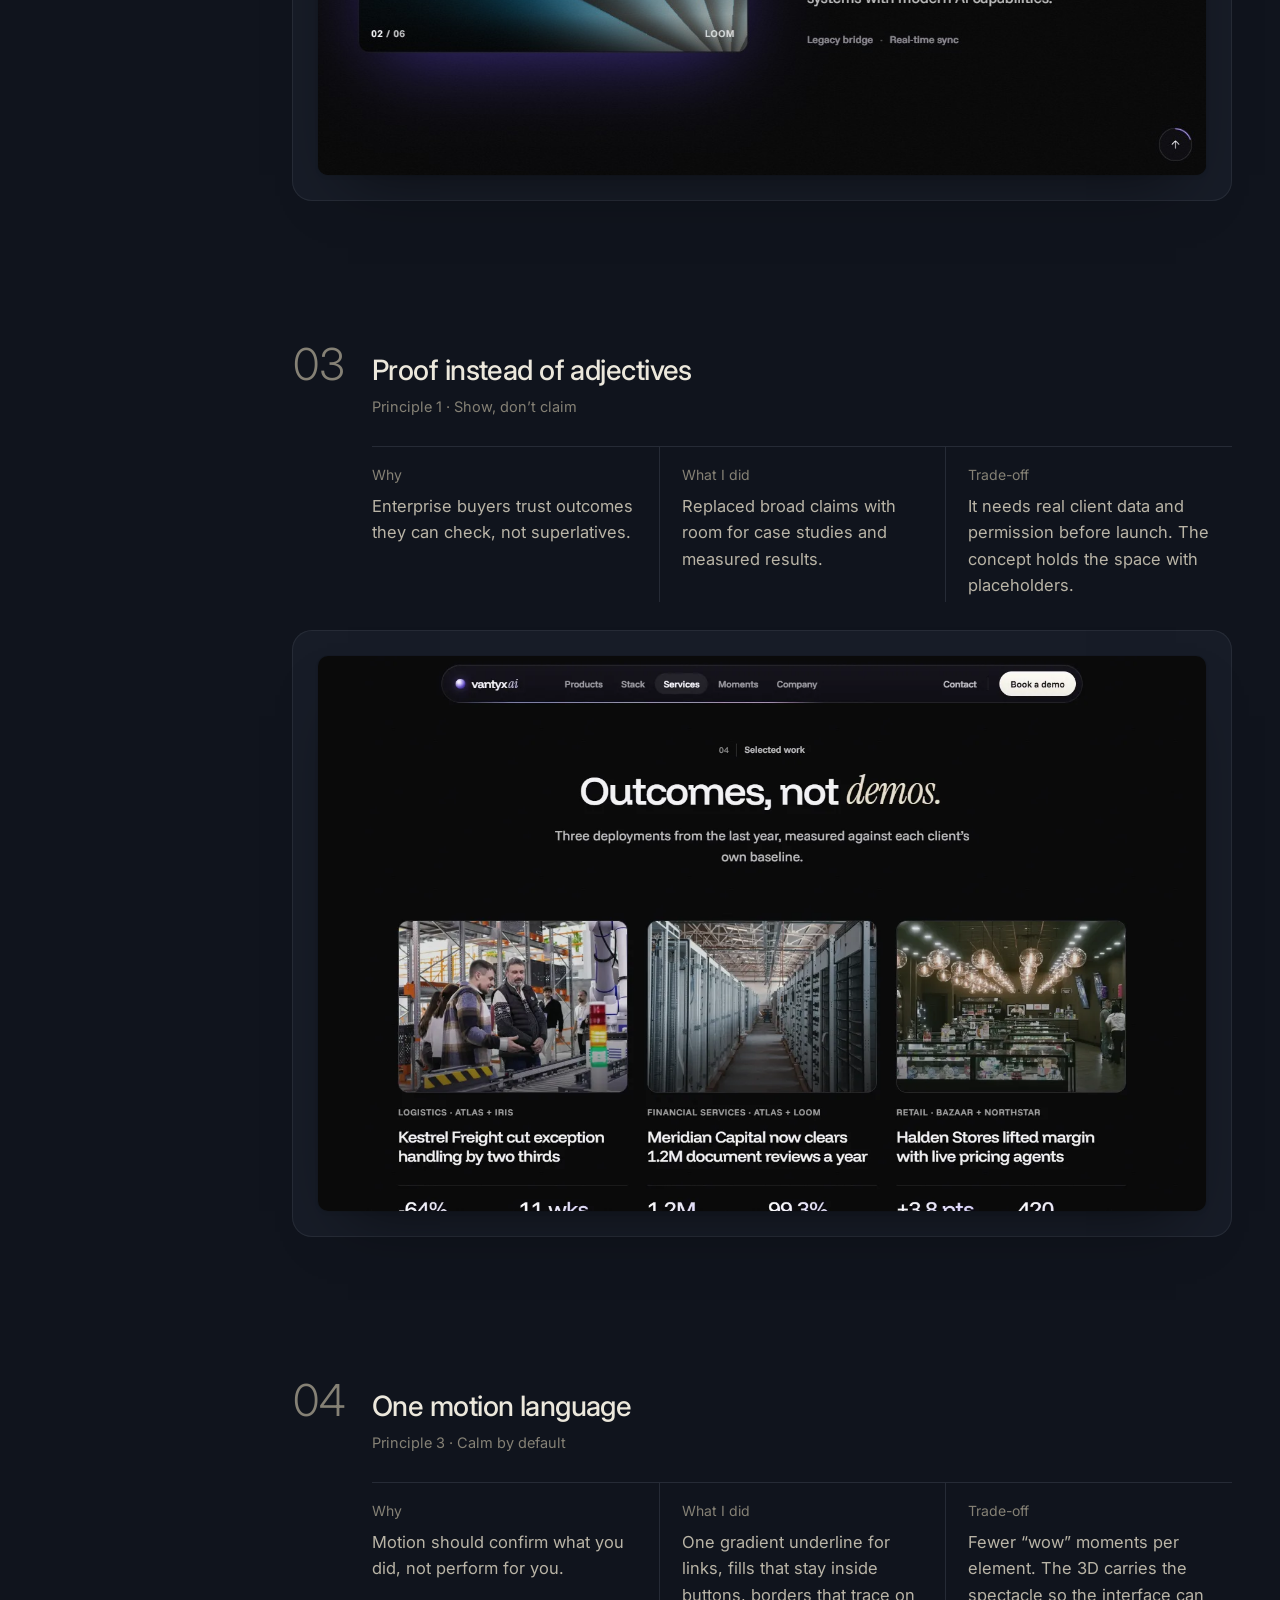
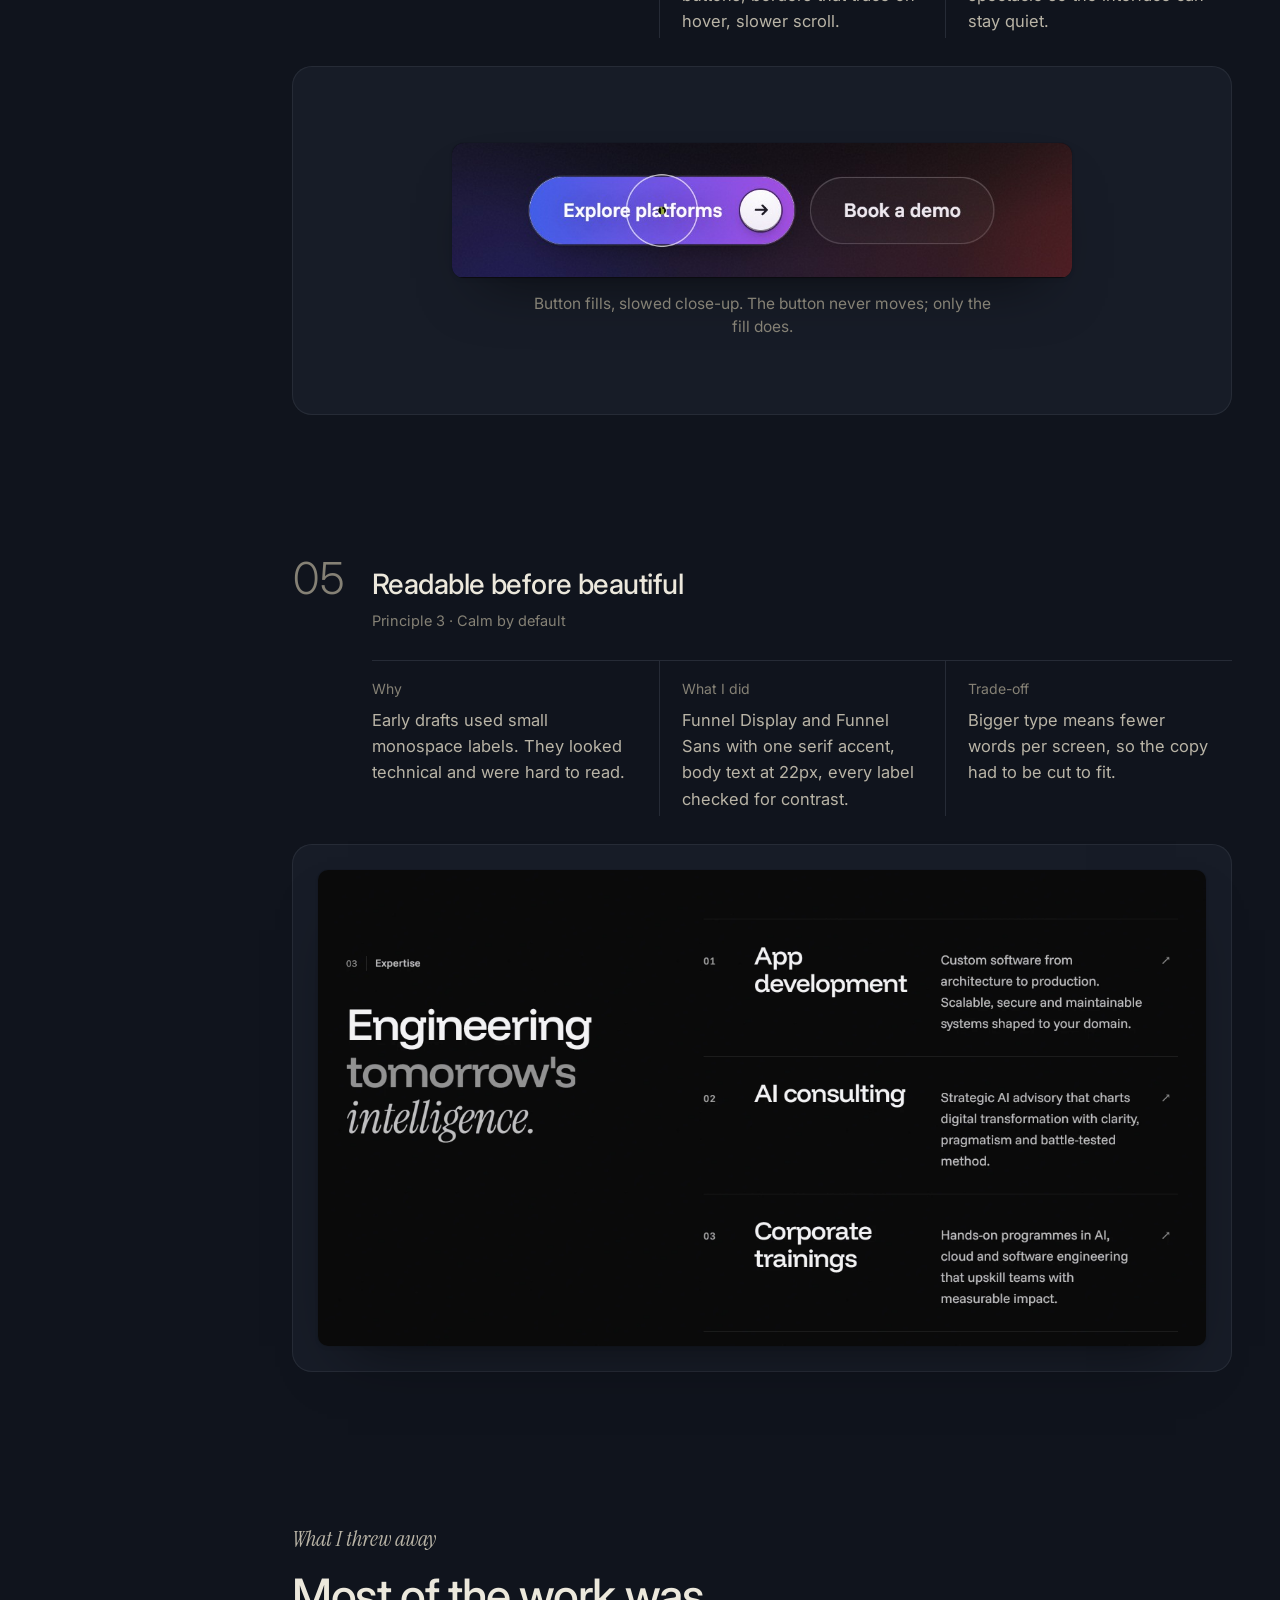
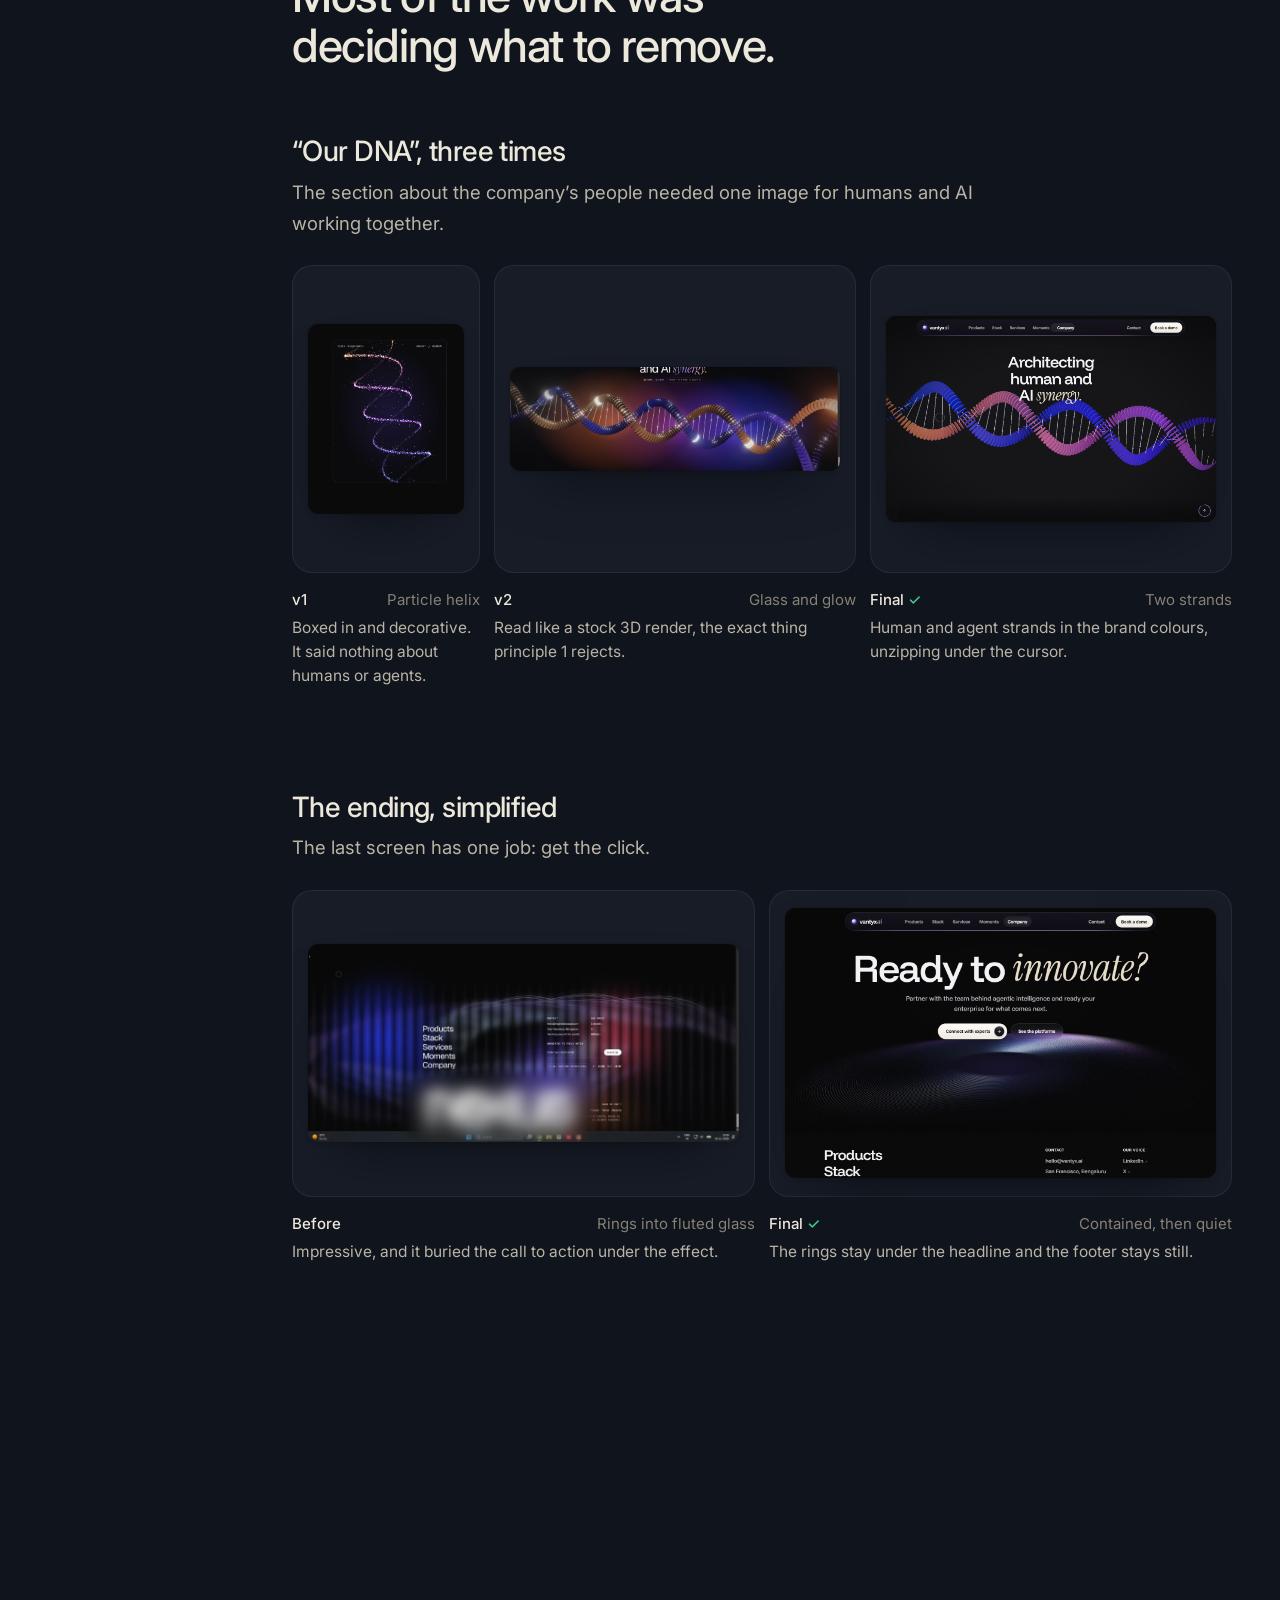
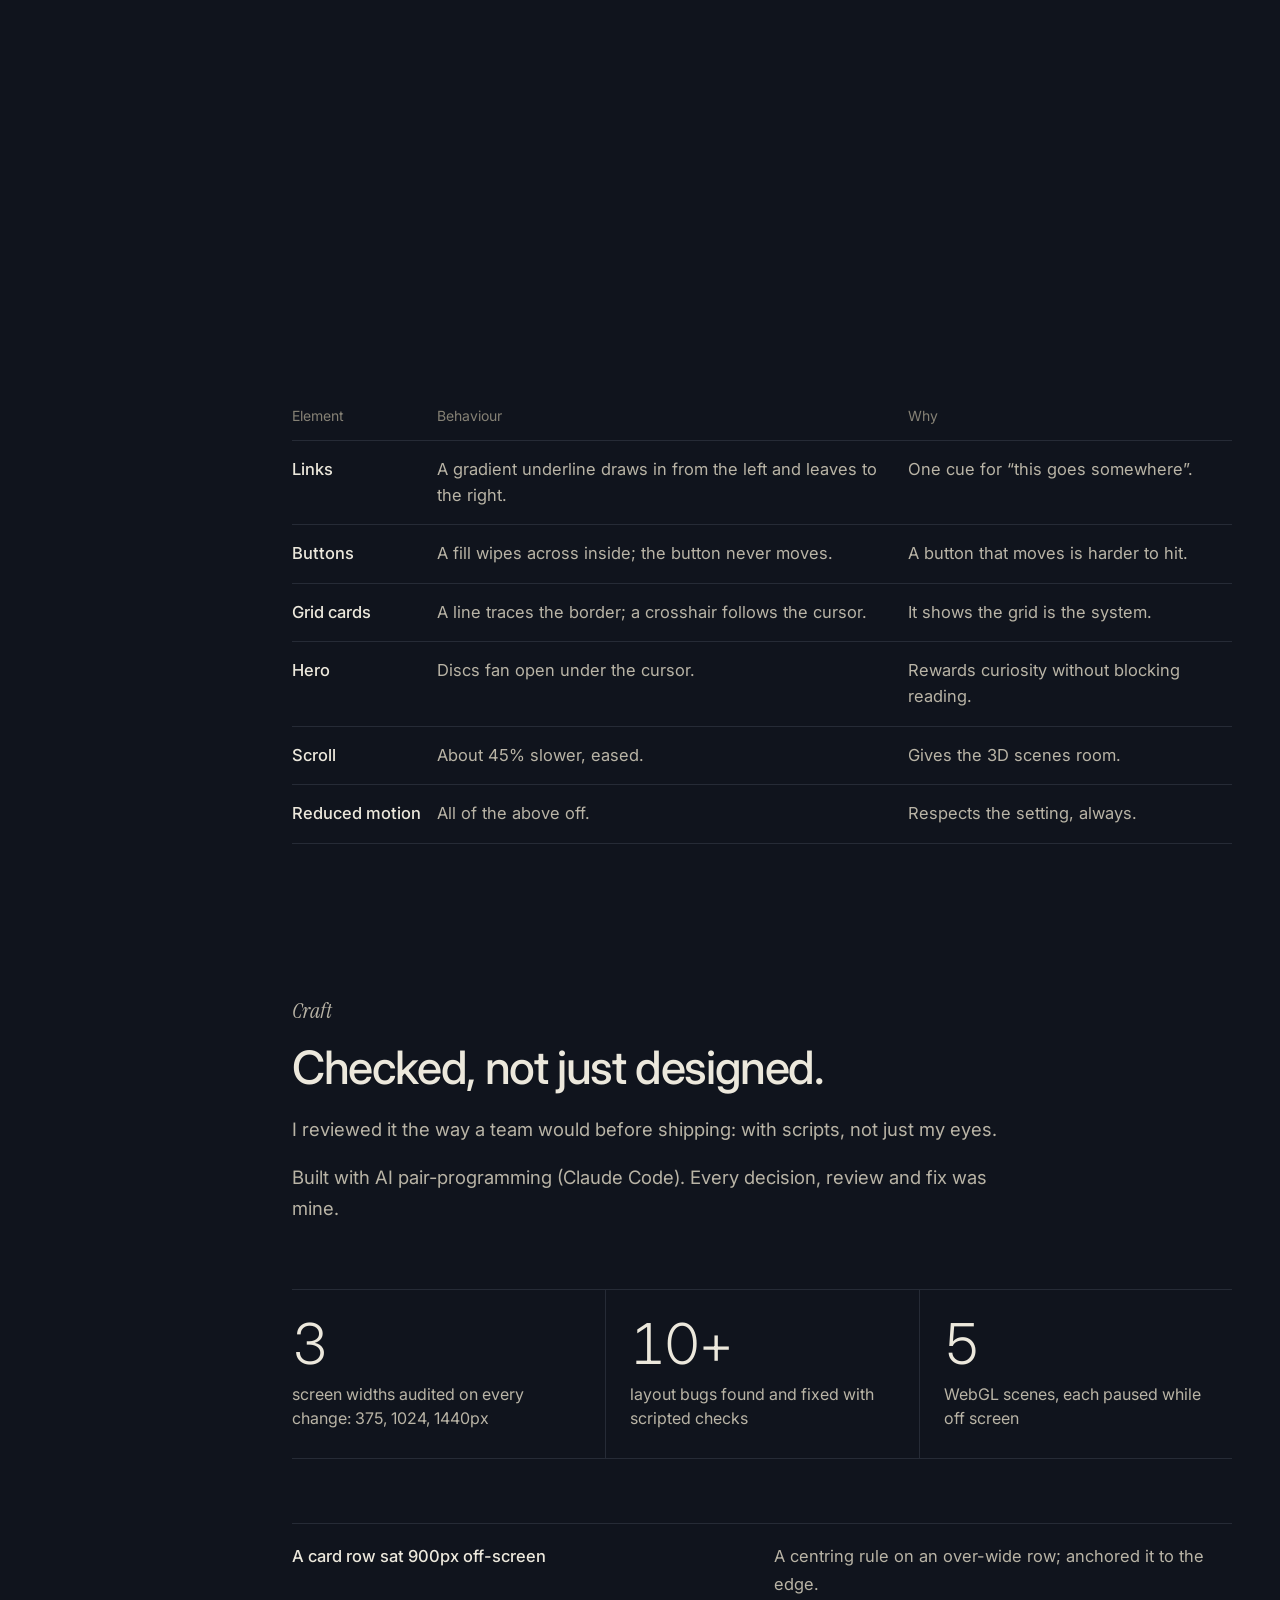
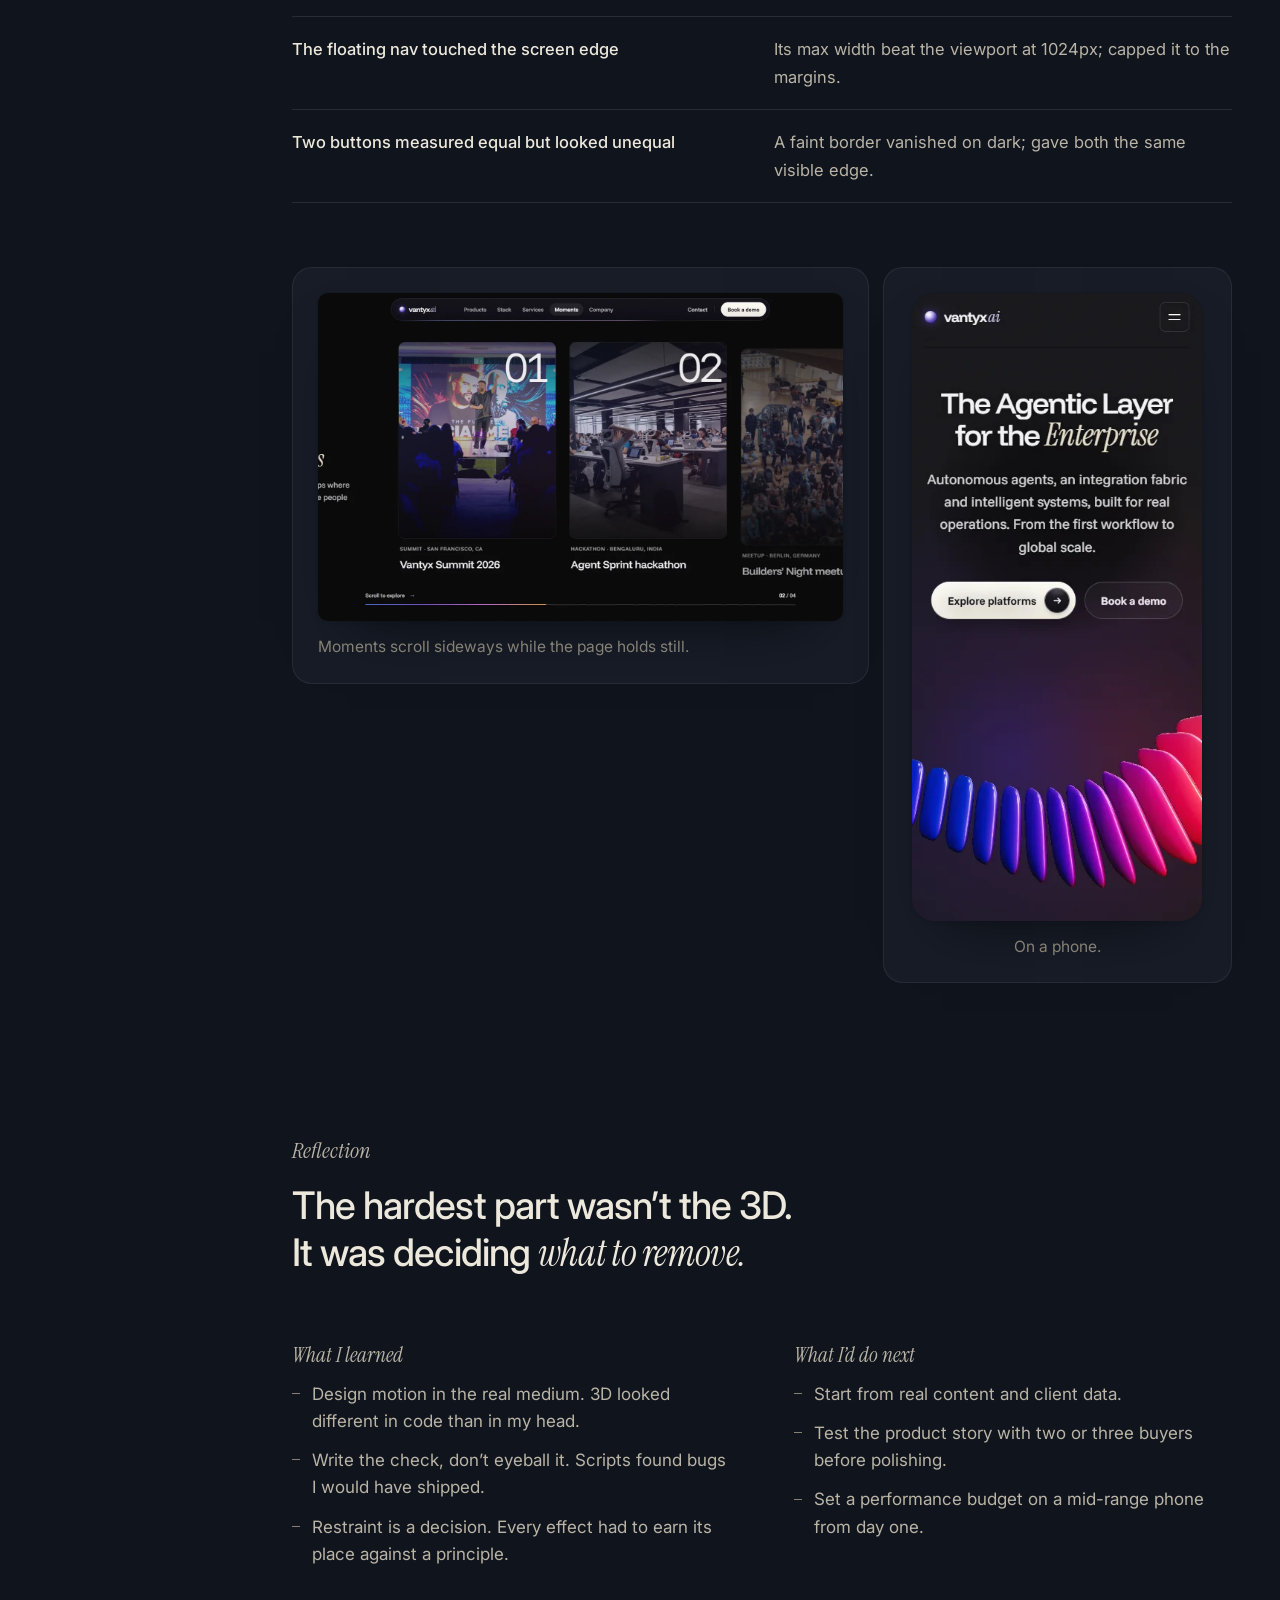
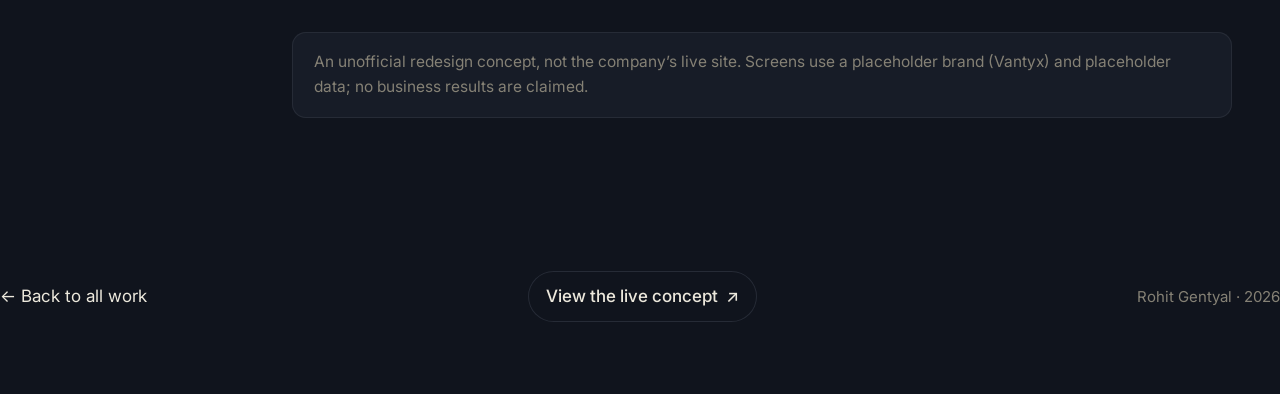
==== commit ef3a0612: "Say plainly it's a concept for my internship company, with its case study Co-Authored-By: Claude Opu" ====
--- a/nexus.html
+++ b/nexus.html
@@ -26,7 +26,7 @@
       <p class="kicker rv"><b>Vantyx</b> &middot; Website <span class="tag">Concept</span><span class="read">5 min read</span></p>
       <div class="hero-top">
         <h1 class="rv">Show the <em>work,</em> not the hype.</h1>
-        <div class="rv" style="--d:80ms"><p class="lead">How I redesigned an agentic-AI company&rsquo;s website so an enterprise buyer understands six products in one scroll, and trusts the team that built them.</p><a class="live" href="https://vantyx-concept.vercel.app" target="_blank" rel="noopener">View the live concept <span aria-hidden="true">&#8599;</span></a></div>
+        <div class="rv" style="--d:80ms"><p class="lead">A concept website for the agentic-AI company where I did my design internship, and this is its case study: how I&rsquo;d redesign the site so an enterprise buyer understands six products in one scroll, and trusts the team that built them.</p><a class="live" href="https://vantyx-concept.vercel.app" target="_blank" rel="noopener">View the live concept <span aria-hidden="true">&#8599;</span></a></div>
       </div>
       <figure class="shot hero-shot rv"><video class="clip" muted loop playsinline preload="none" poster="assets/nexus/clip-hero.jpg?v=5" aria-label="The redesigned home page: the cursor sweeps across a wave of rounded-square discs and they fan open" data-eager><source src="assets/nexus/clip-hero.mp4?v=5" type="video/mp4"></video></figure>
       <dl class="meta rv">
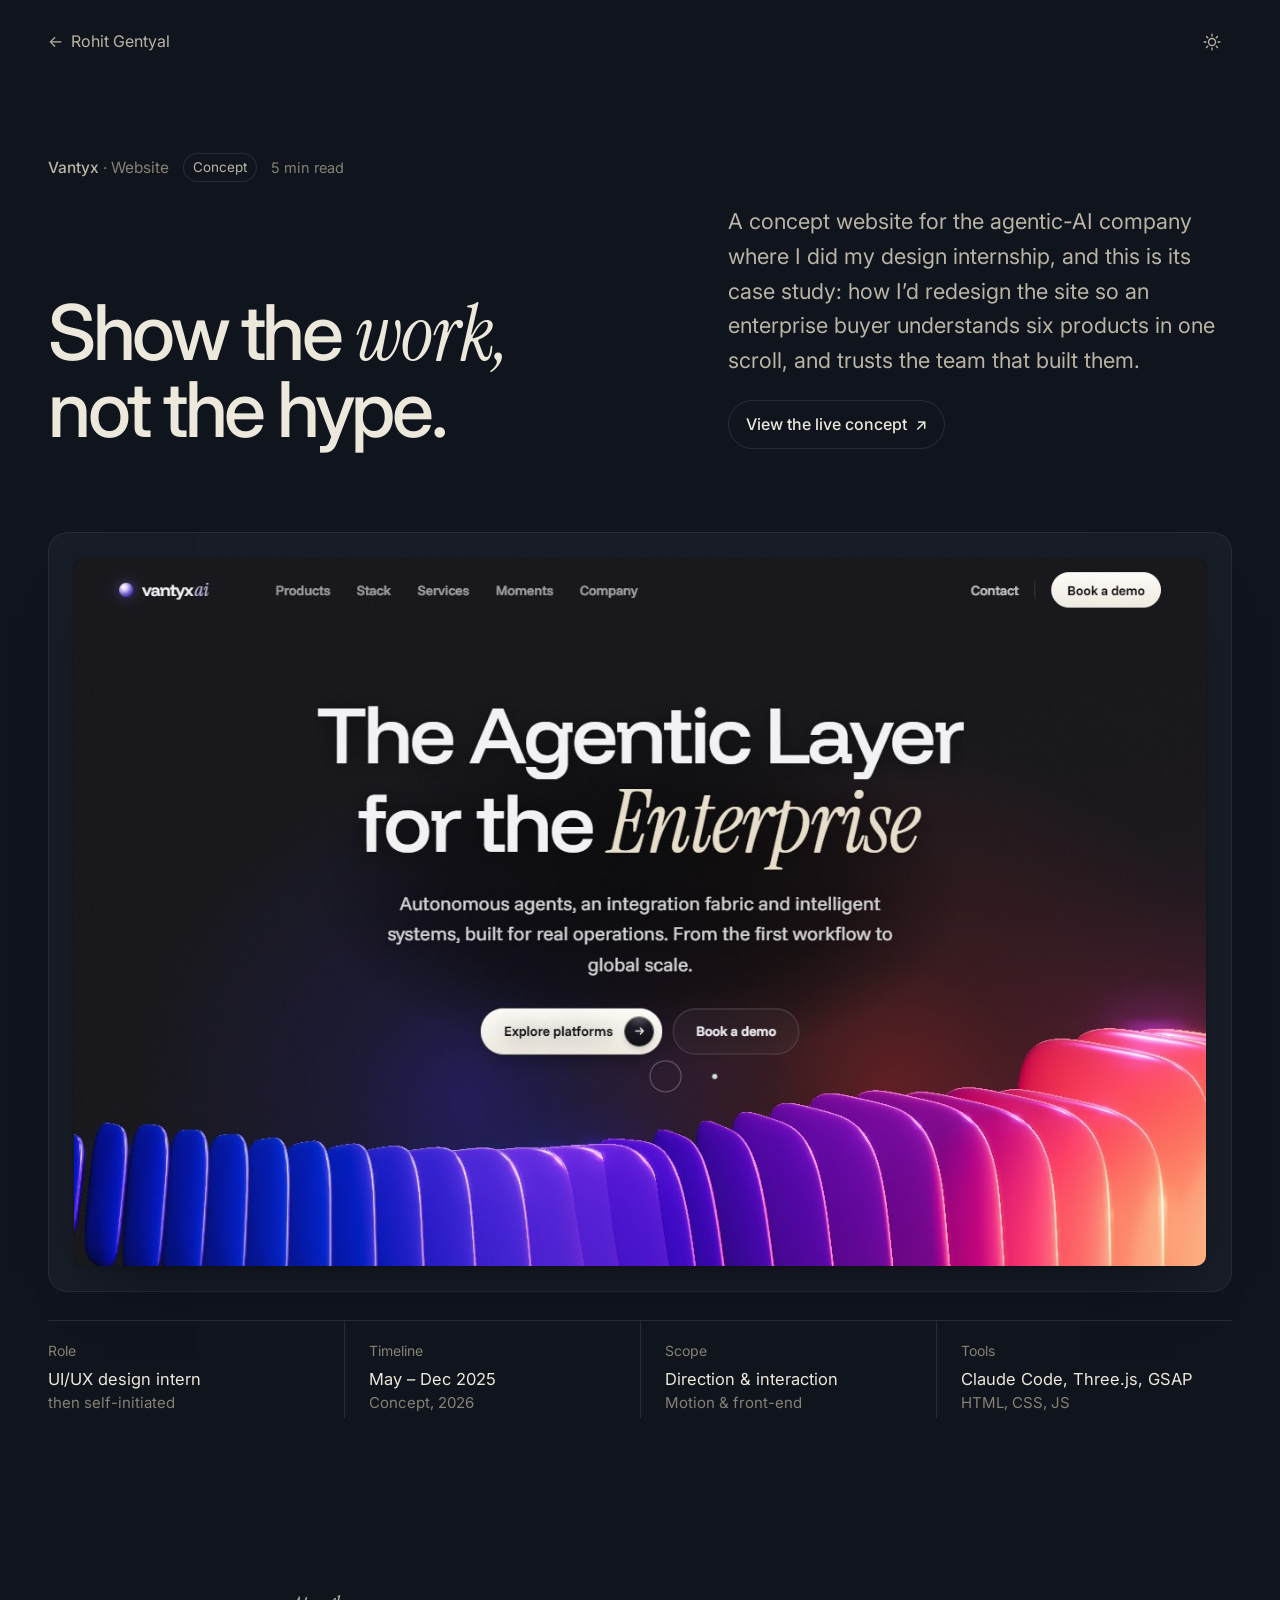
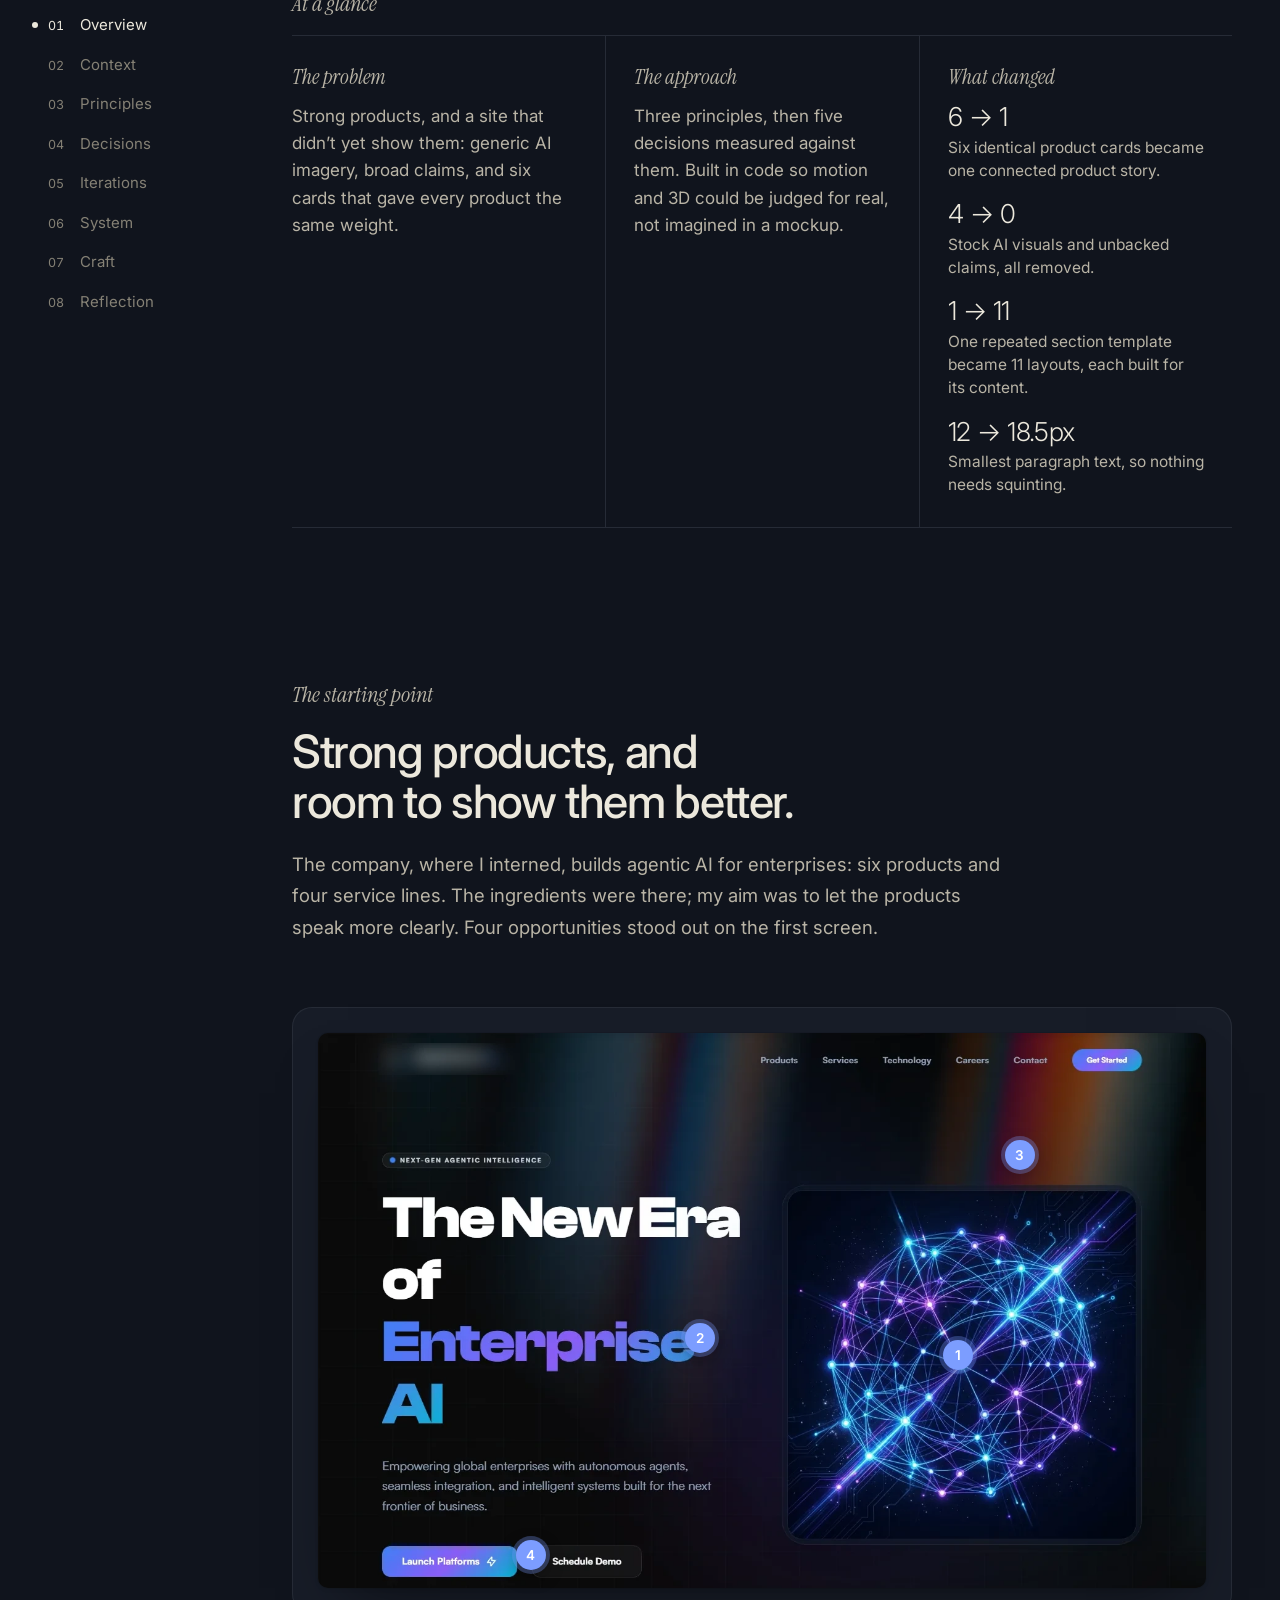
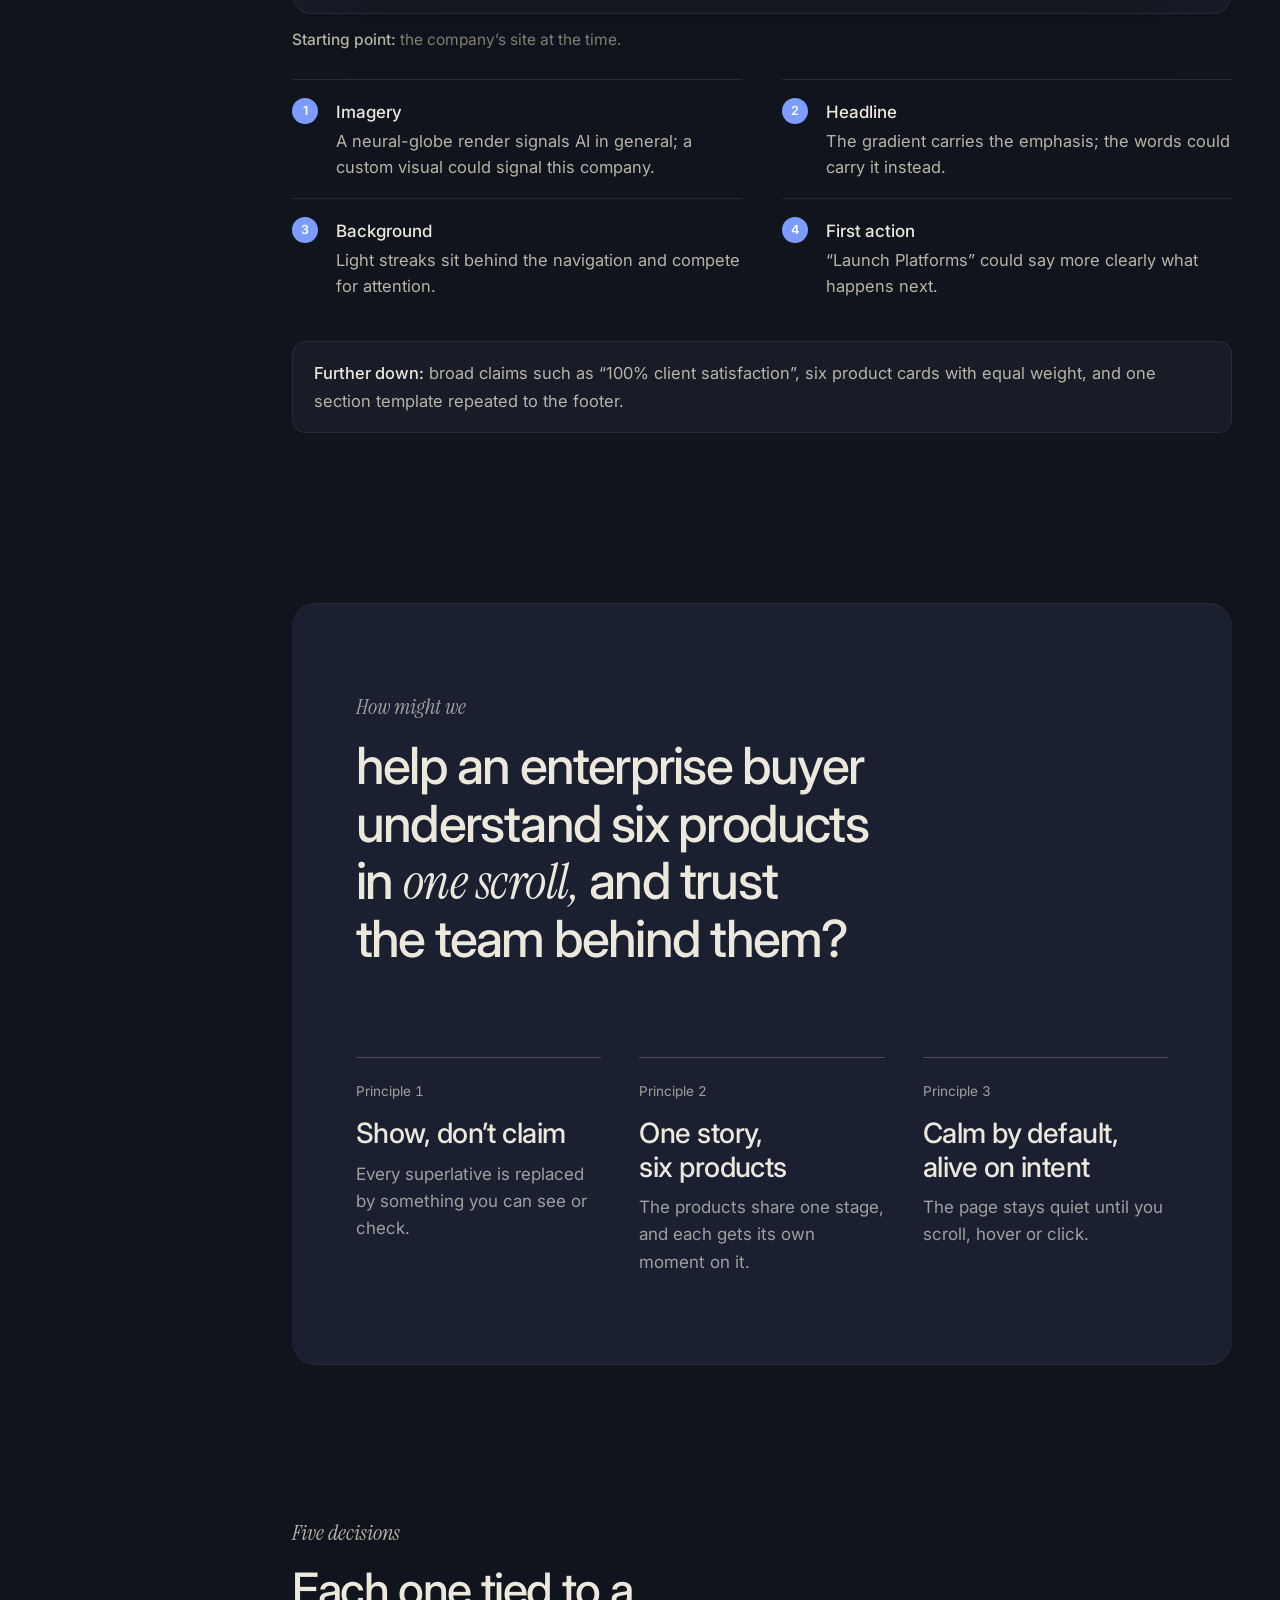
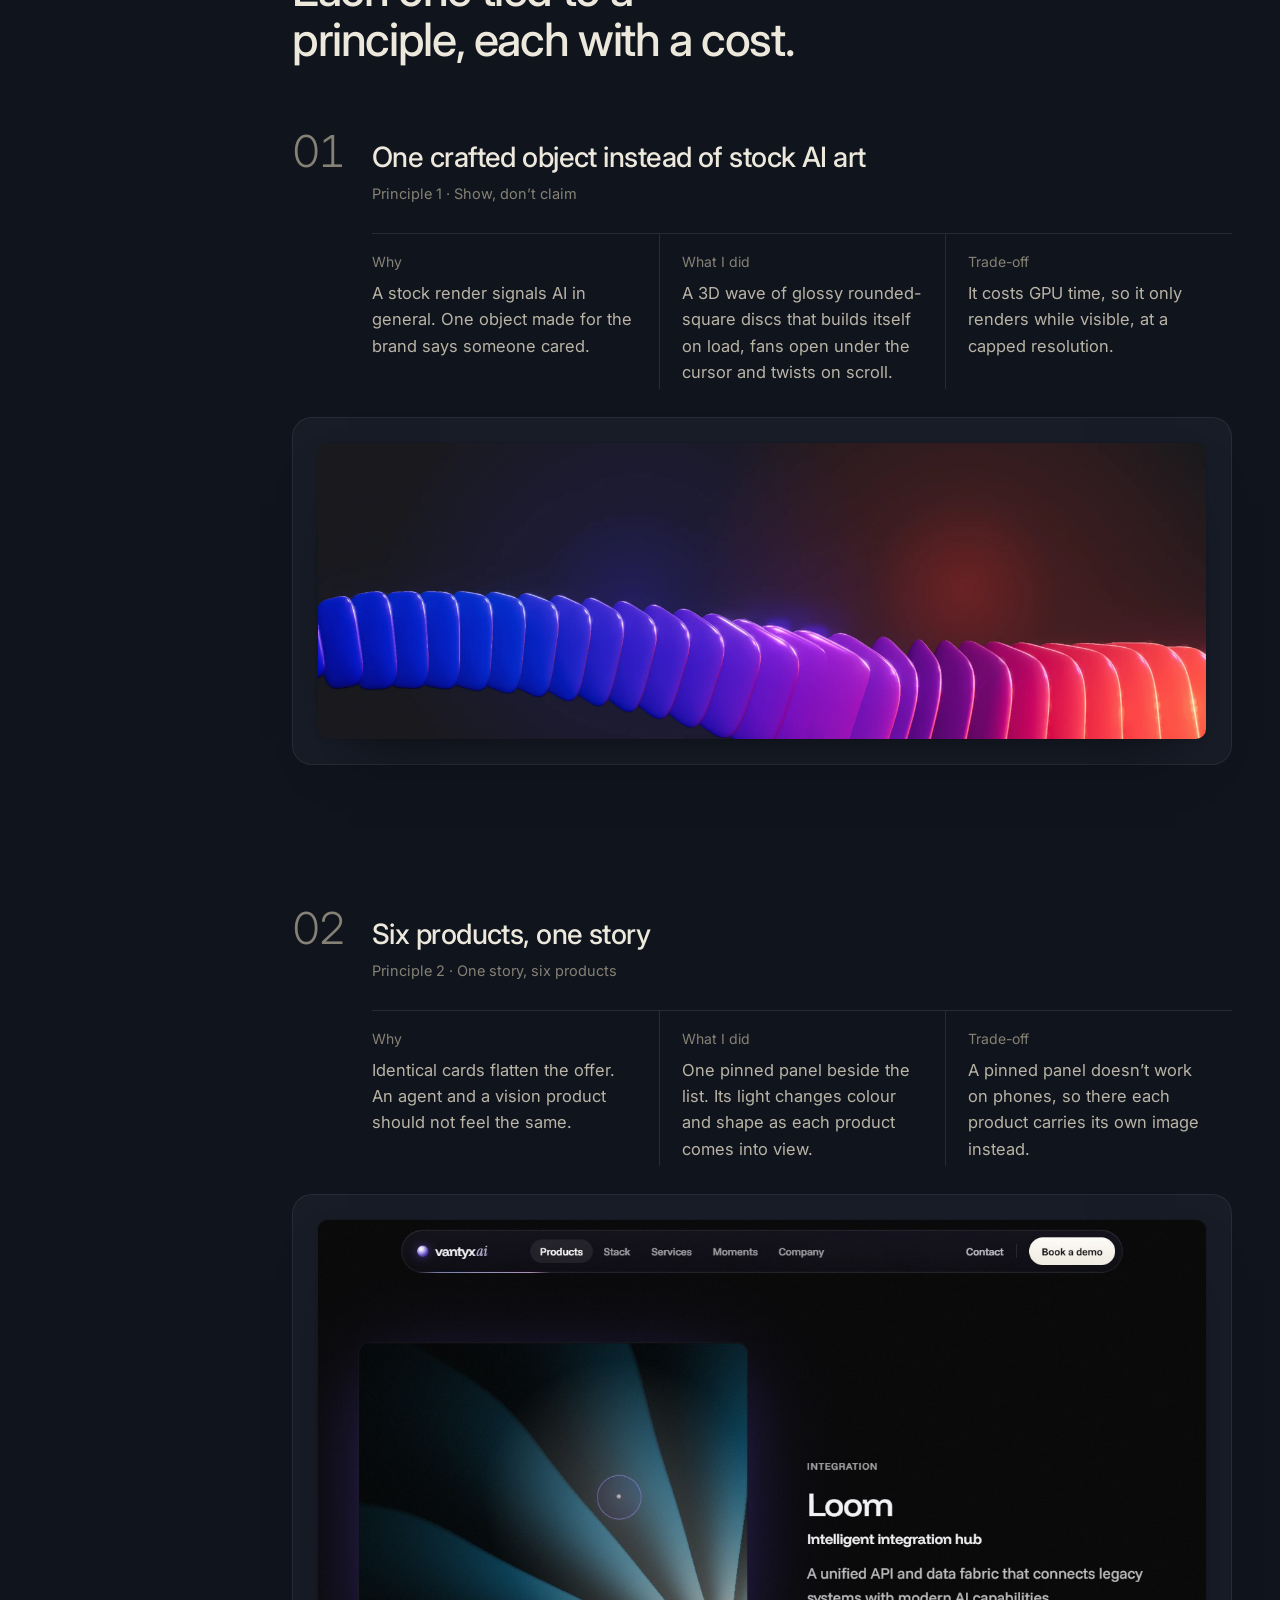
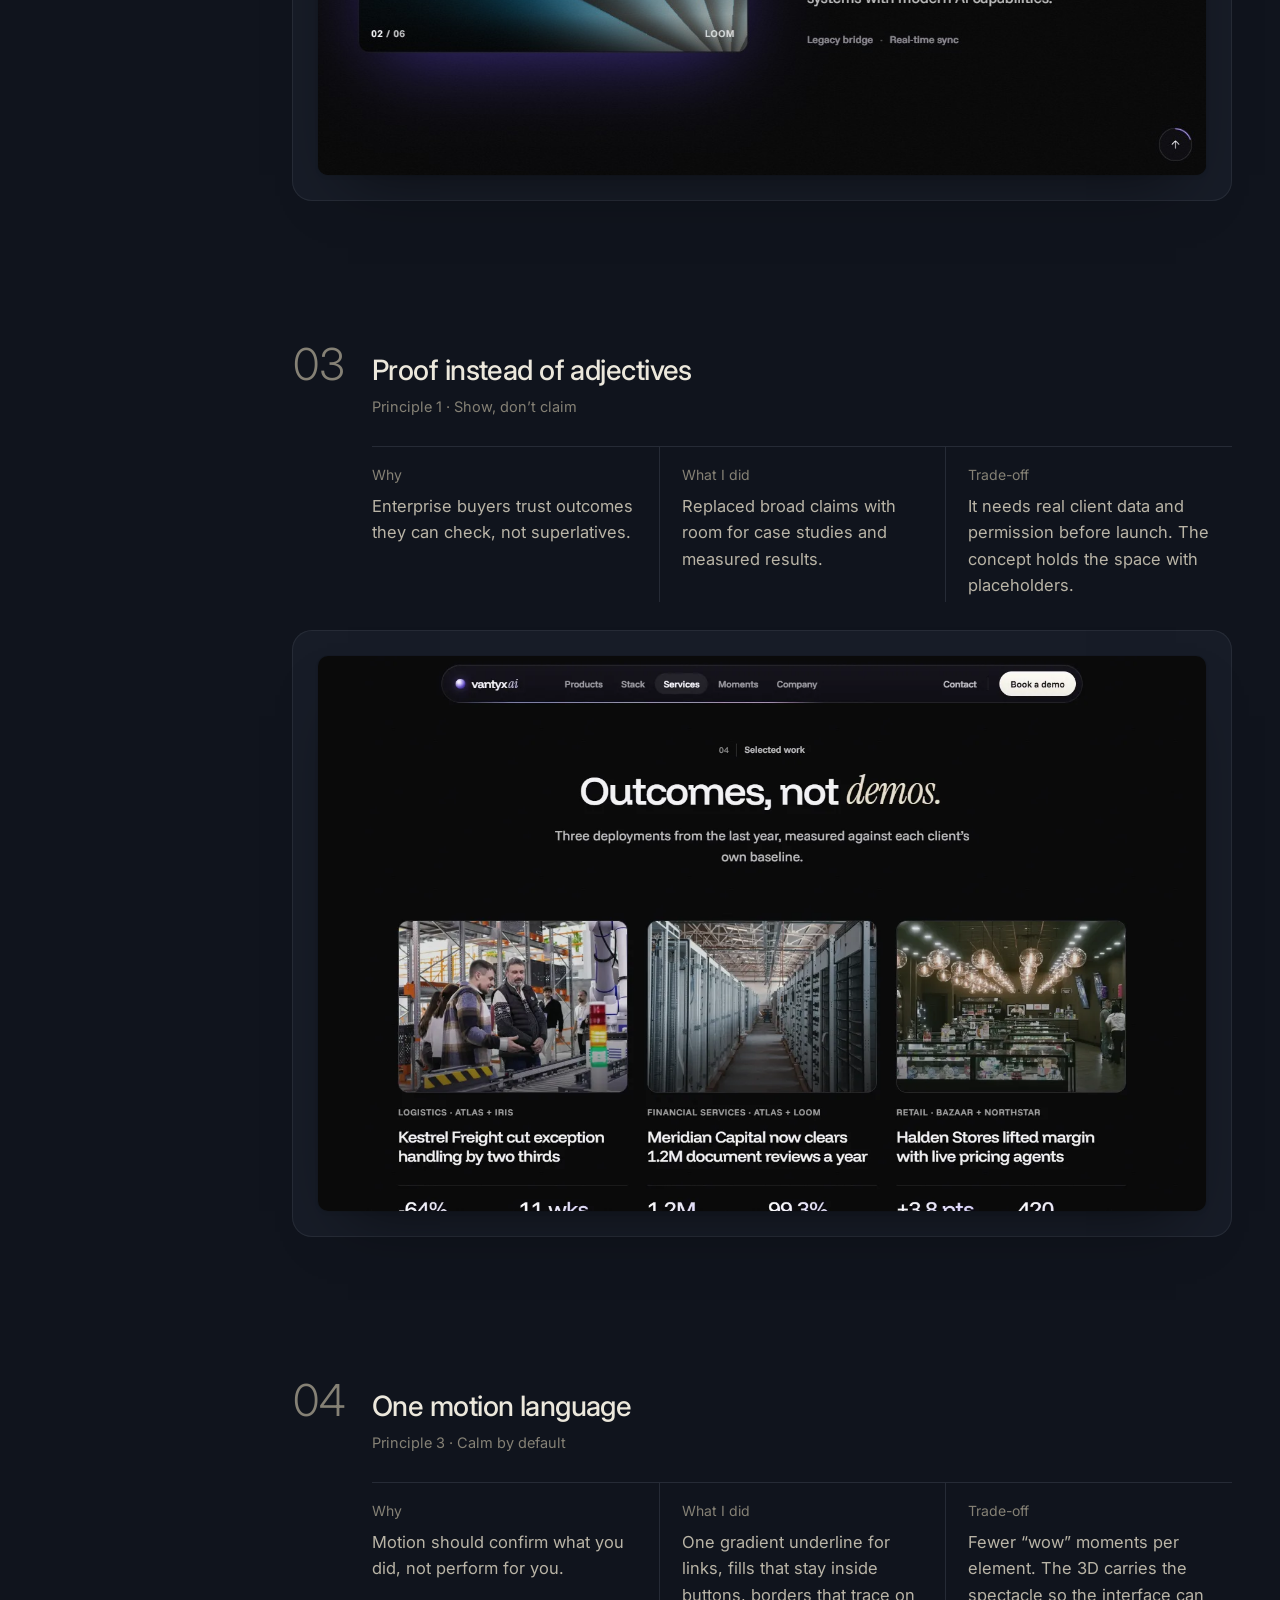
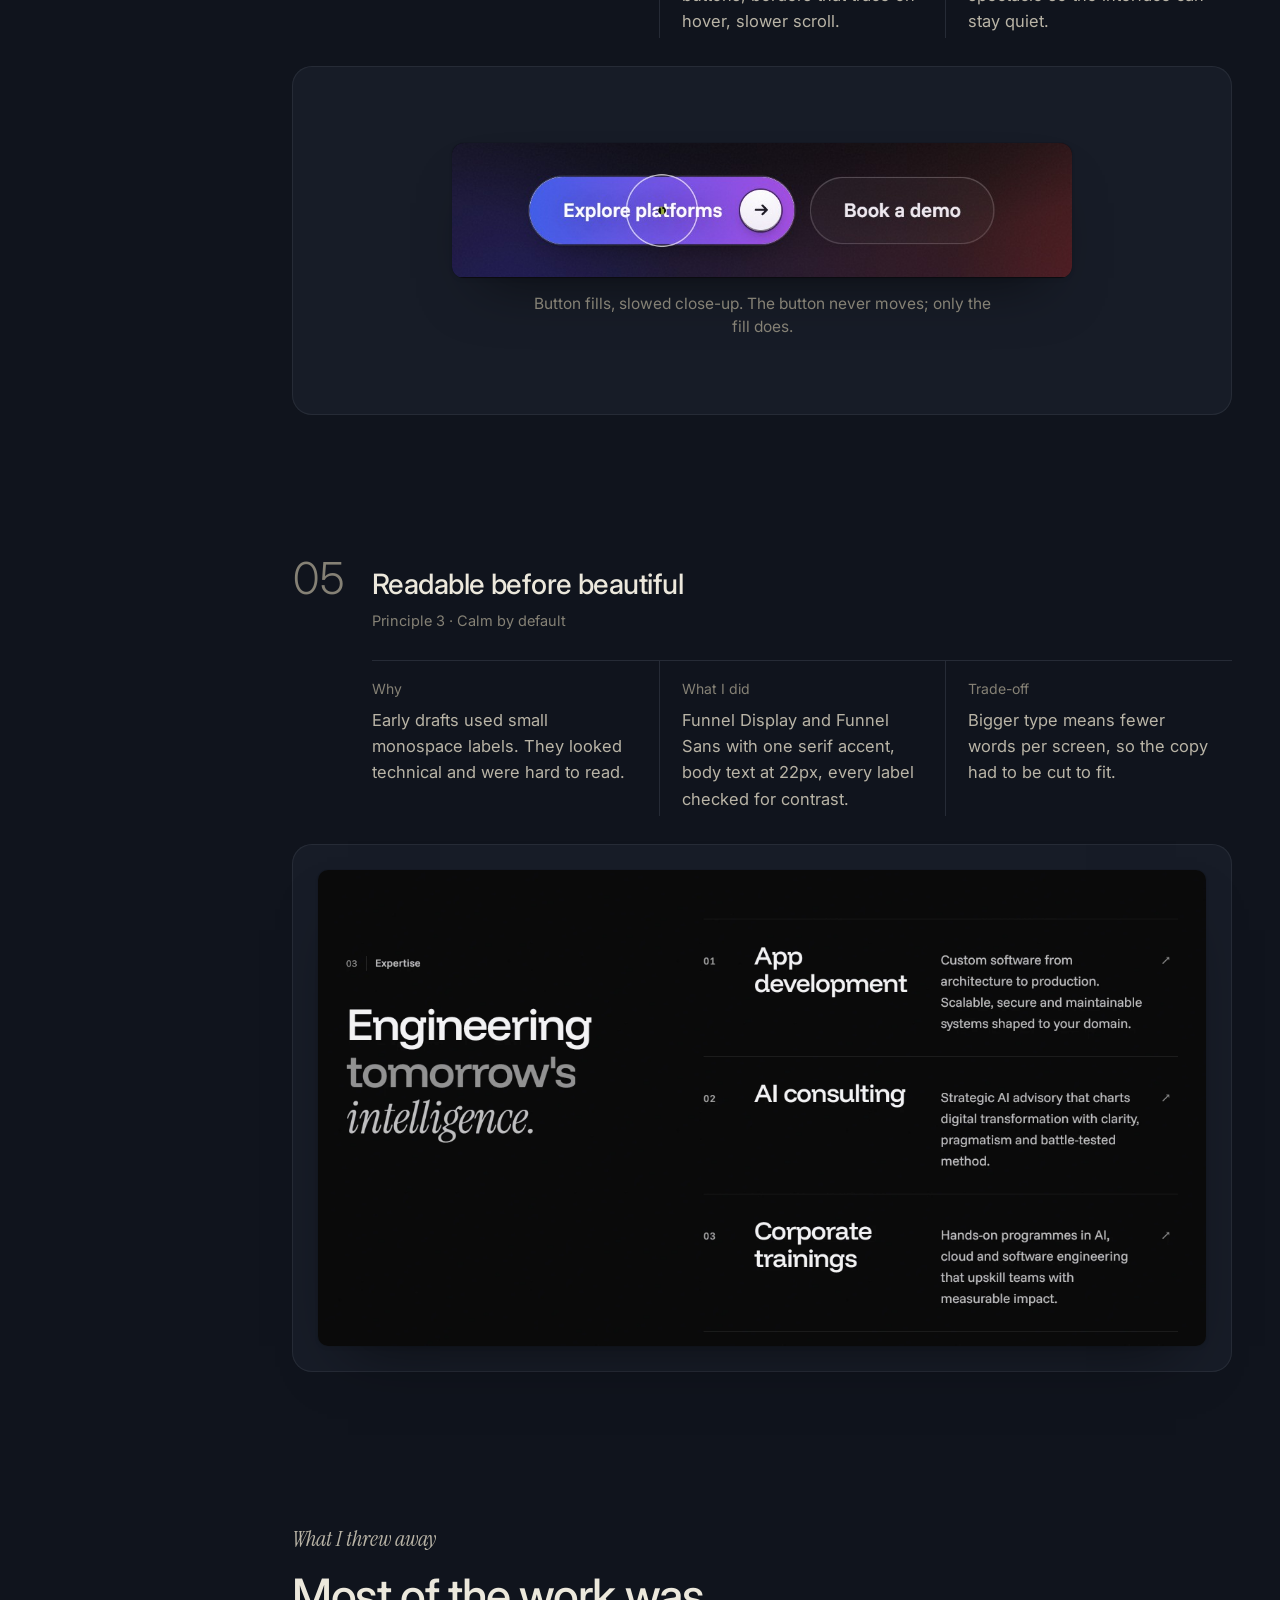
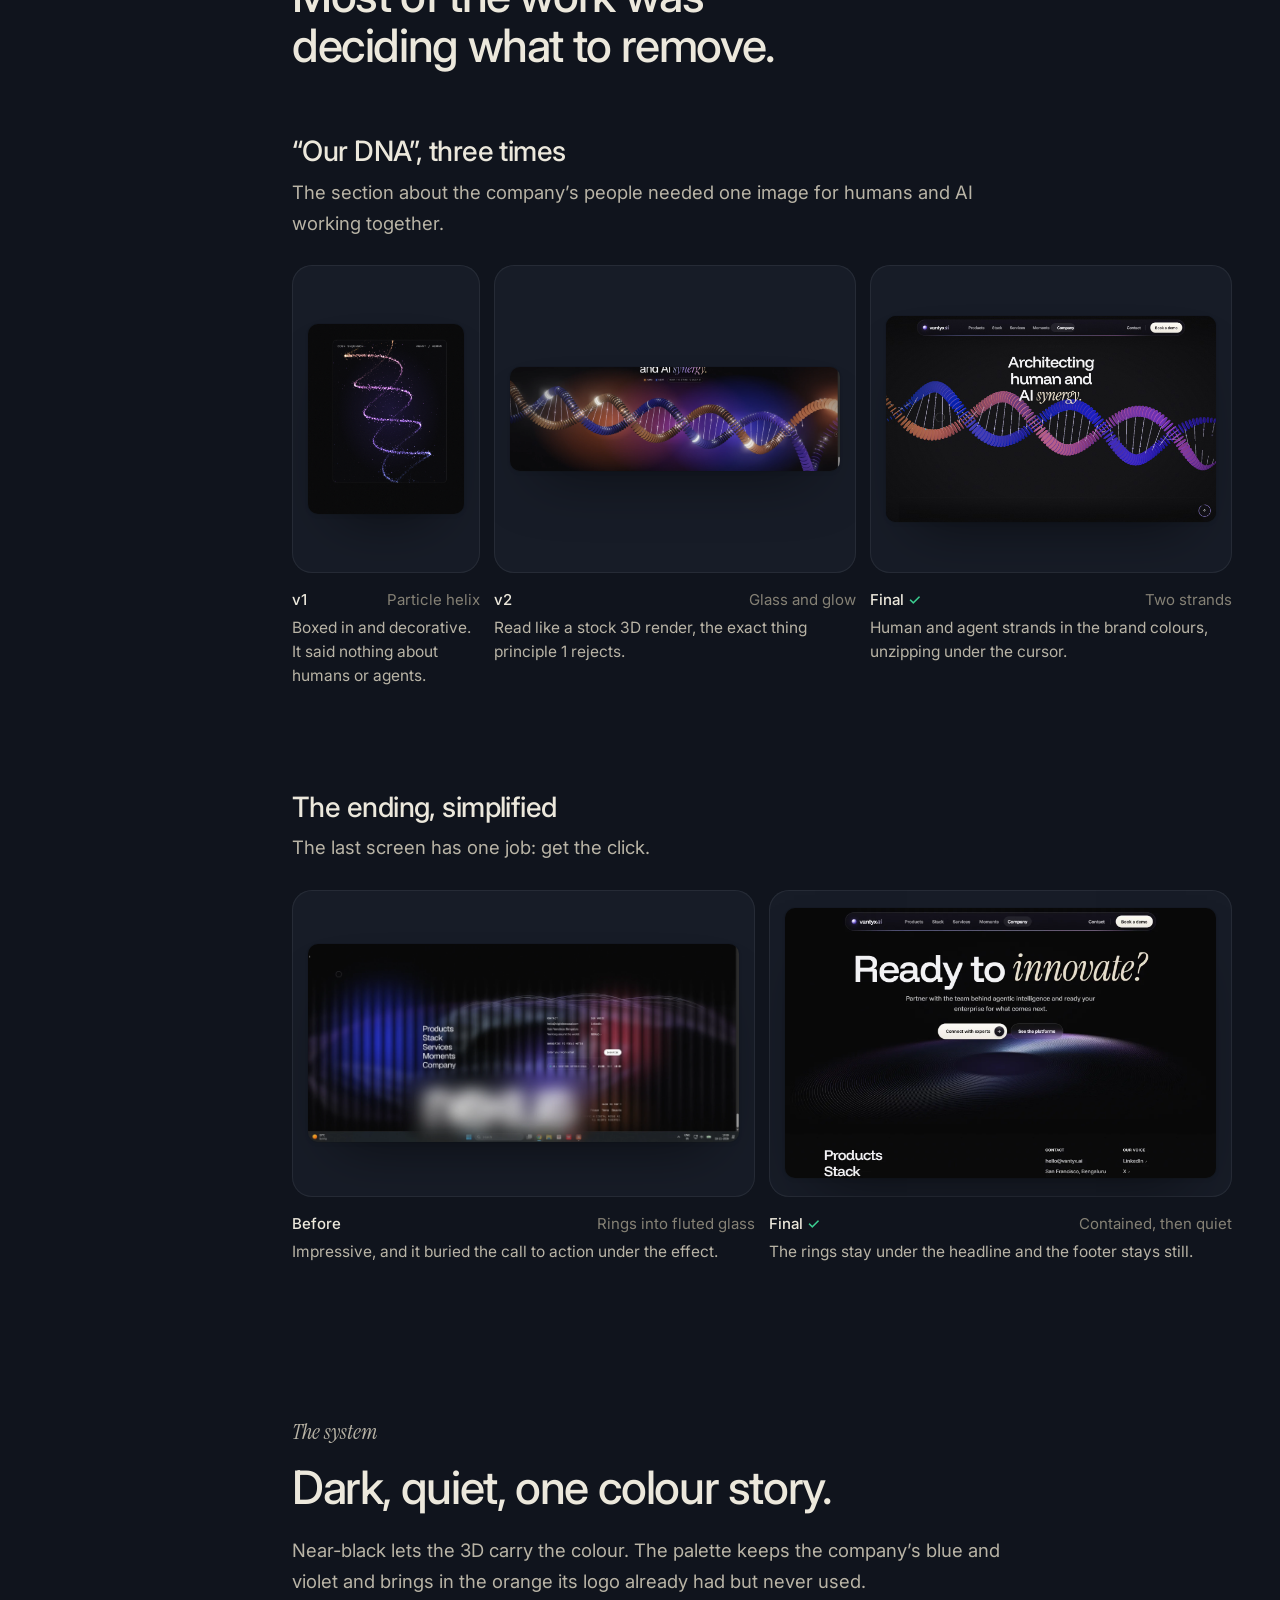
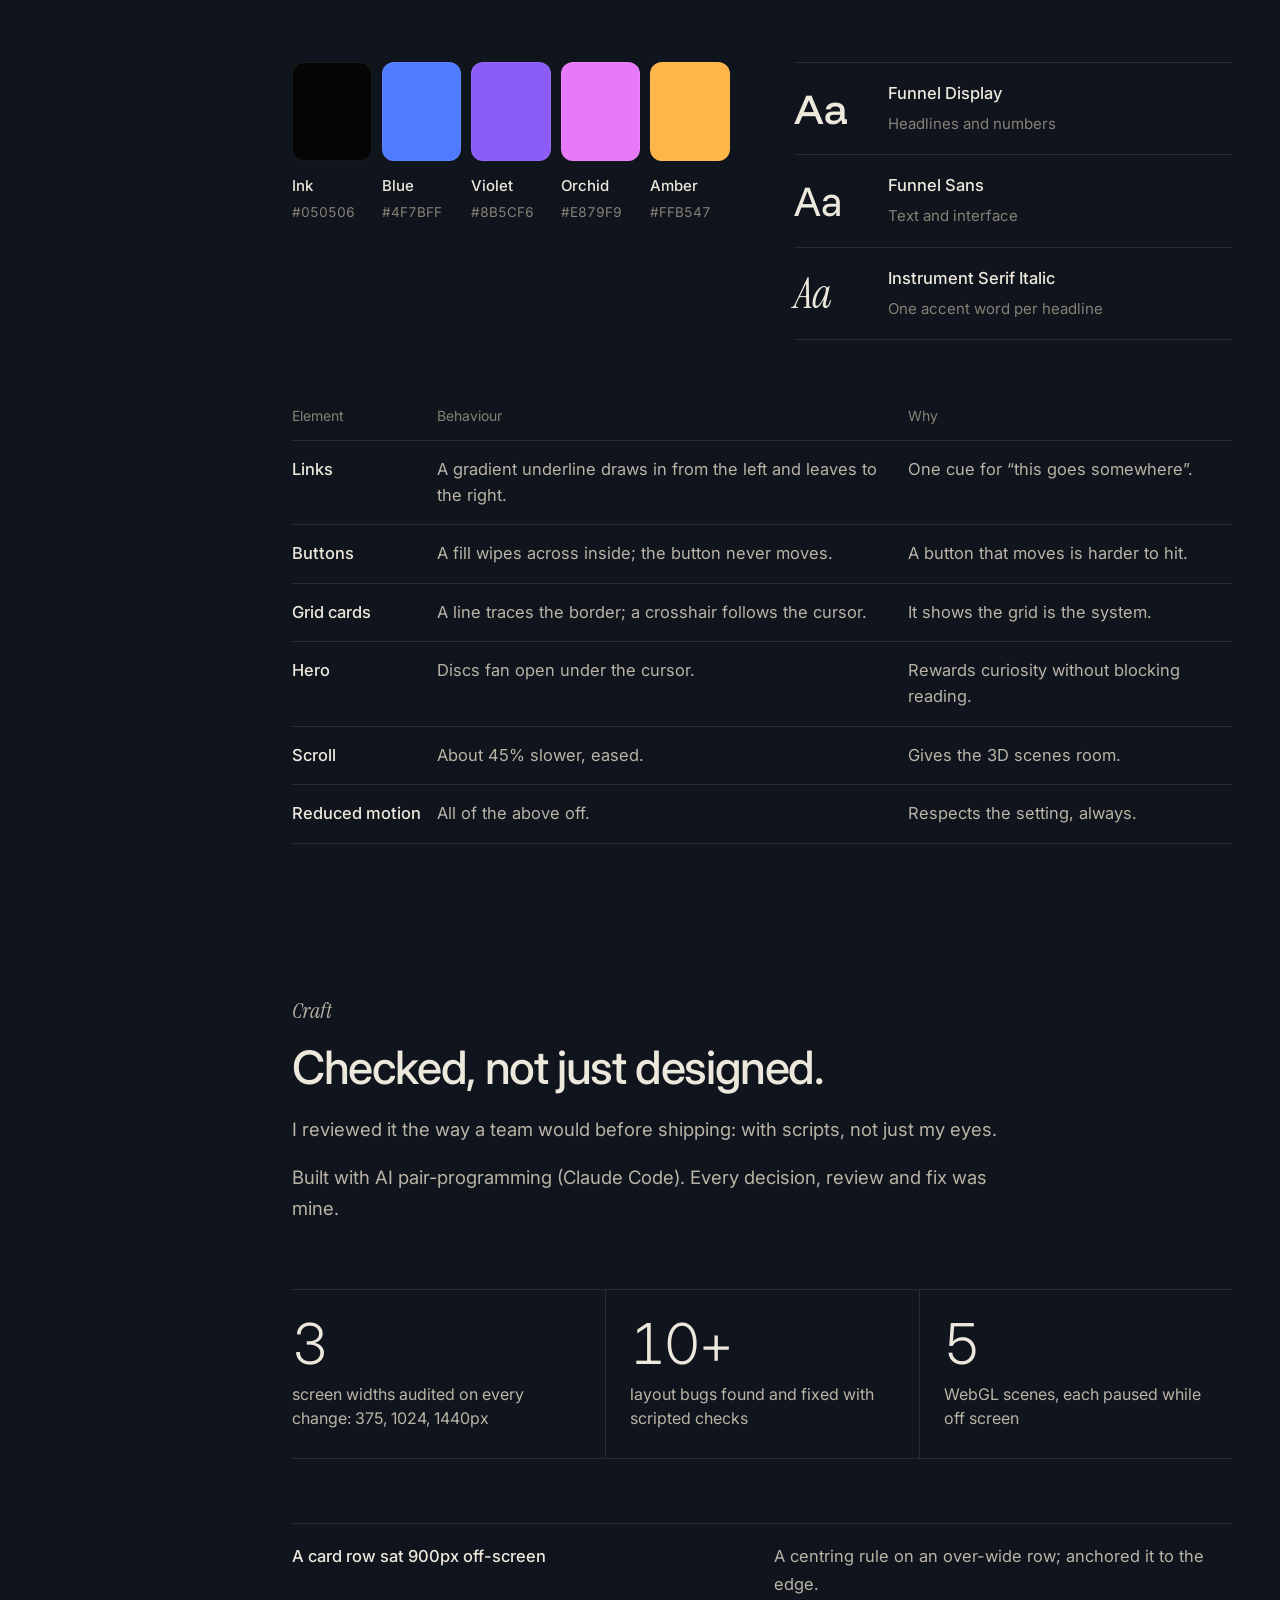
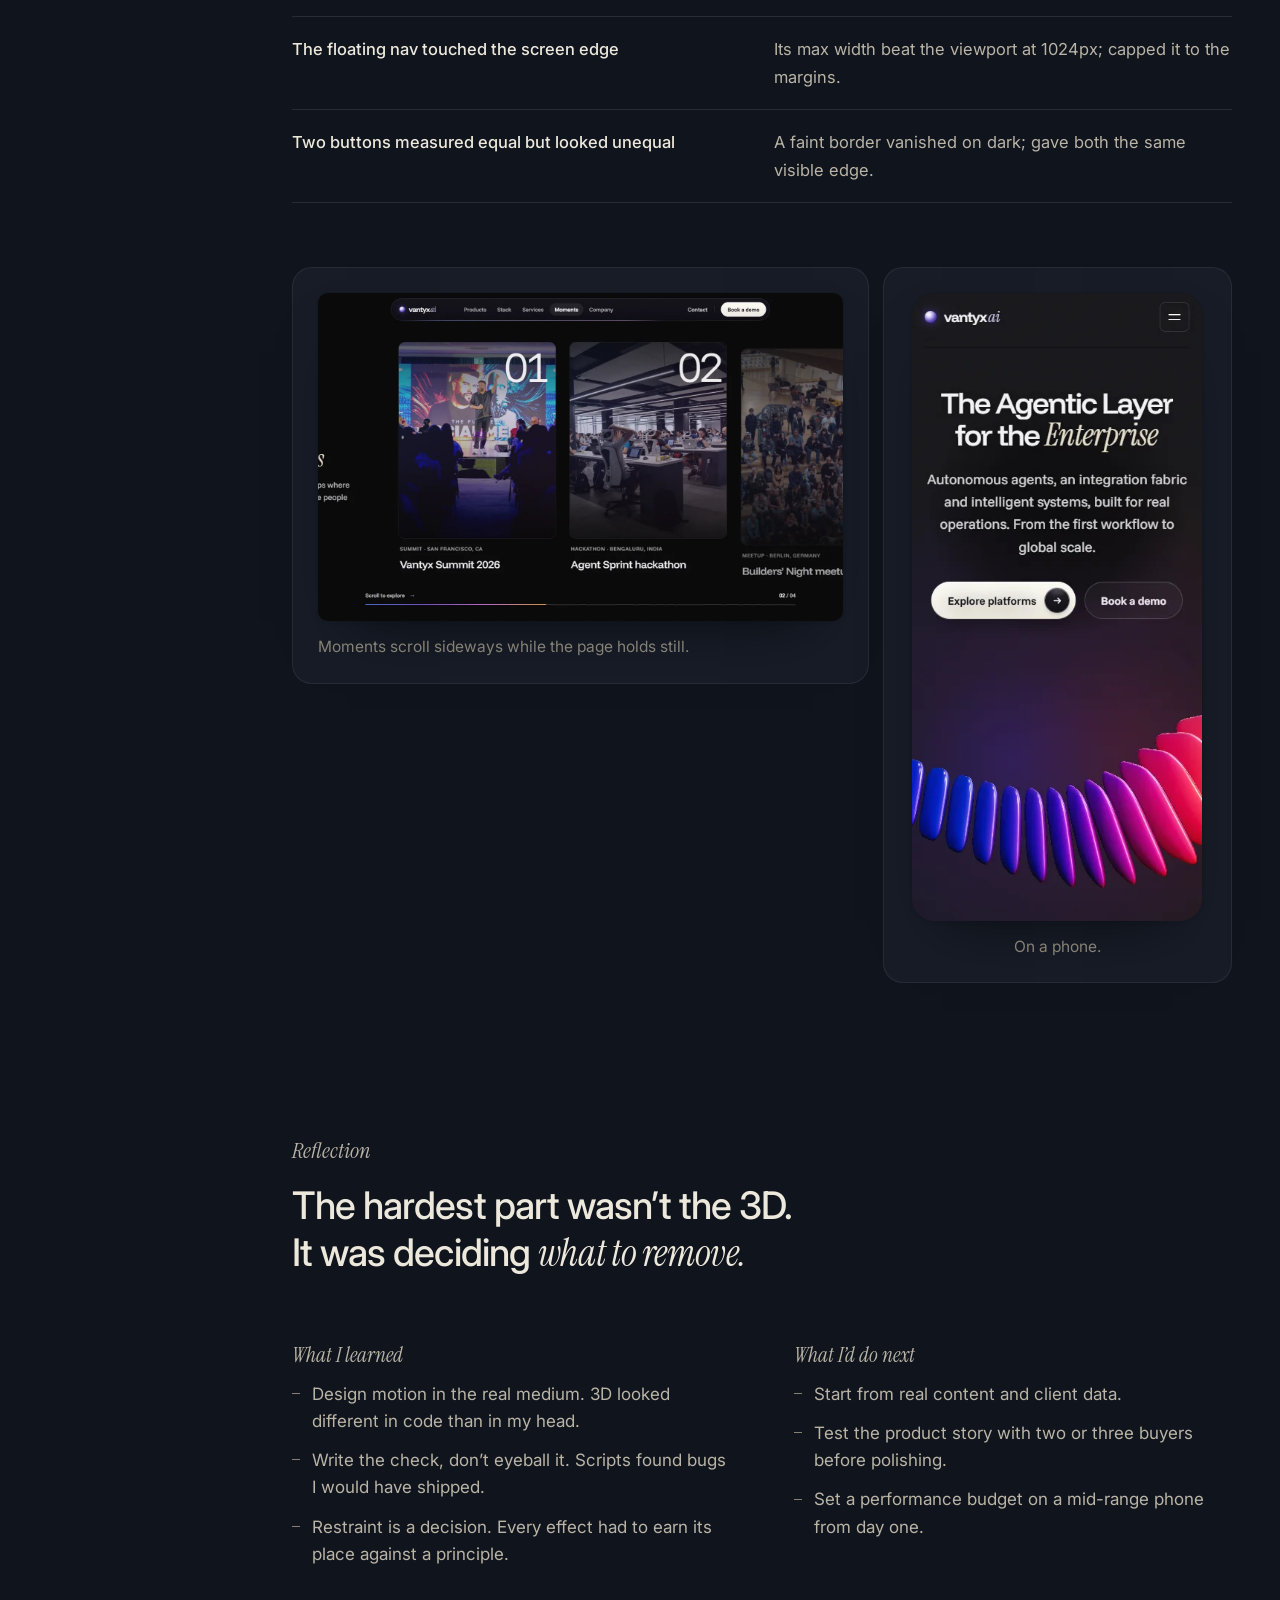
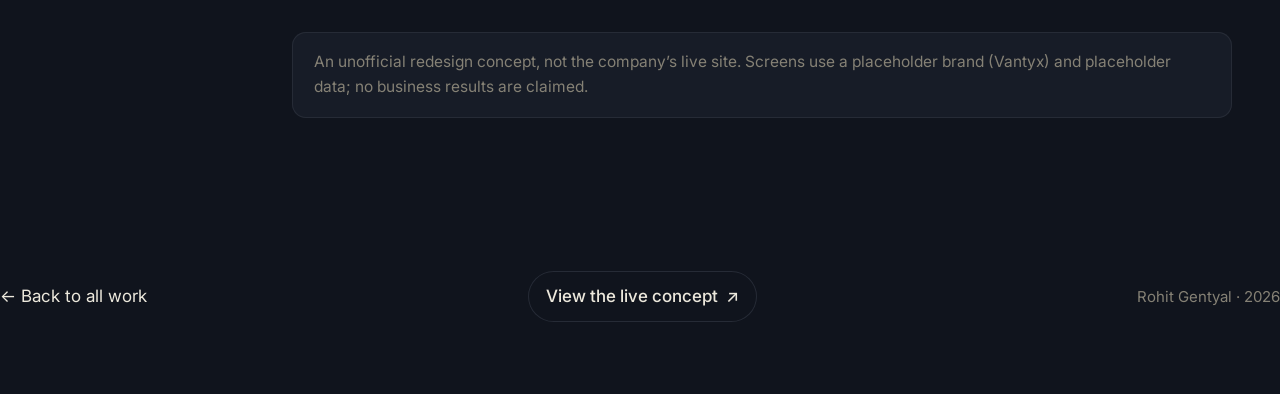
==== commit ccc550b4: "Security headers and link previews vercel.json adds a Content-Security-Policy, nosniff, X-Frame-Opti" ====
--- a/nexus.html
+++ b/nexus.html
@@ -5,6 +5,15 @@
   <meta name="viewport" content="width=device-width, initial-scale=1">
   <title>Vantyx, a website concept for an AI company · Rohit Gentyal</title>
   <meta name="description" content="Case study: redesigning an AI company's website to show the work, not the hype. Principles, decisions and trade-offs, iterations, system and craft.">
+  <meta property="og:type" content="article">
+  <meta property="og:url" content="https://rohitgentyal.vercel.app/nexus.html">
+  <meta property="og:title" content="Vantyx, a website concept for an AI company">
+  <meta property="og:description" content="A case study by Rohit Gentyal: an AI company's website that shows the work, not the hype.">
+  <meta property="og:image" content="https://rohitgentyal.vercel.app/assets/nexus/clip-hero.jpg">
+  <meta property="og:image:width" content="1280">
+  <meta property="og:image:height" content="800">
+  <meta property="og:image:alt" content="The Vantyx concept's home page.">
+  <meta name="twitter:card" content="summary_large_image">
   <link rel="preconnect" href="https://fonts.googleapis.com">
   <link rel="preconnect" href="https://fonts.gstatic.com" crossorigin>
   <link href="https://fonts.googleapis.com/css2?family=Instrument+Serif:ital@0;1&family=Inter:wght@300;400;500;600&family=Funnel+Display:wght@500&family=Funnel+Sans:wght@400&display=swap" rel="stylesheet">
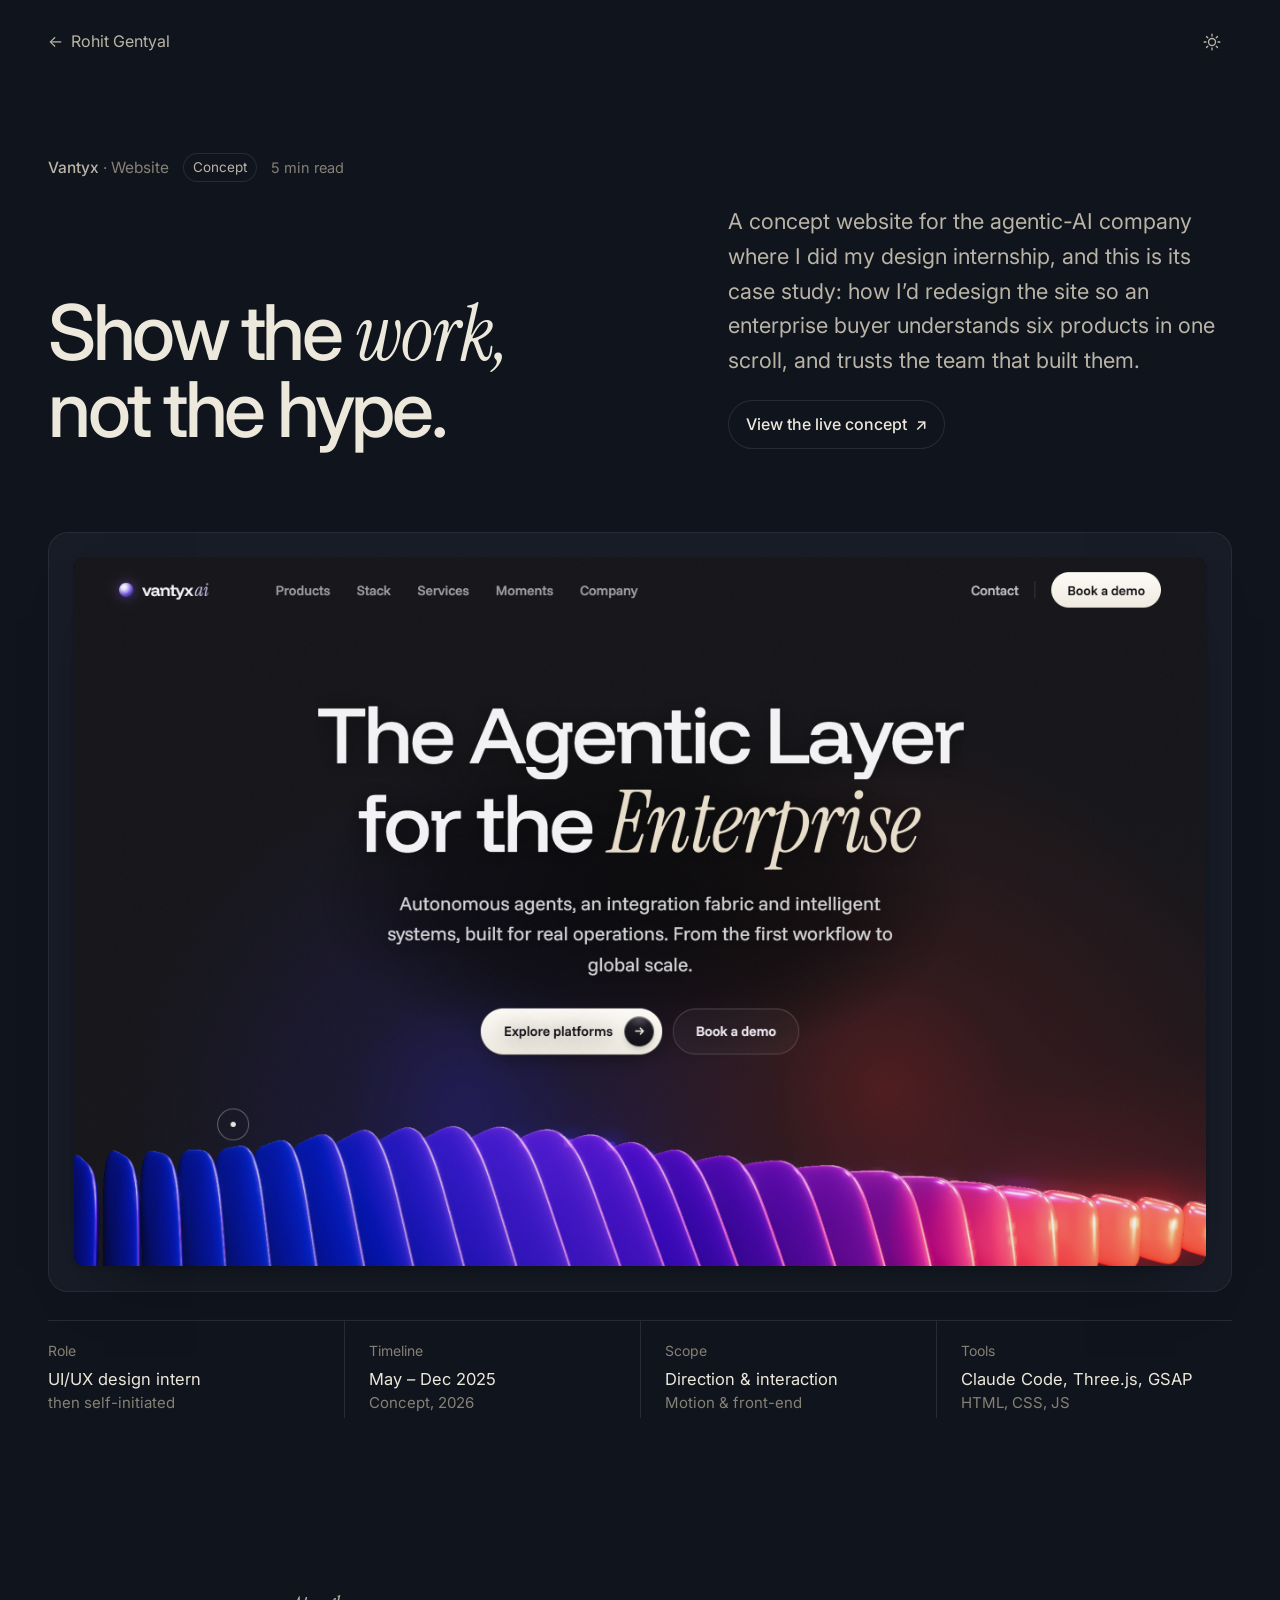
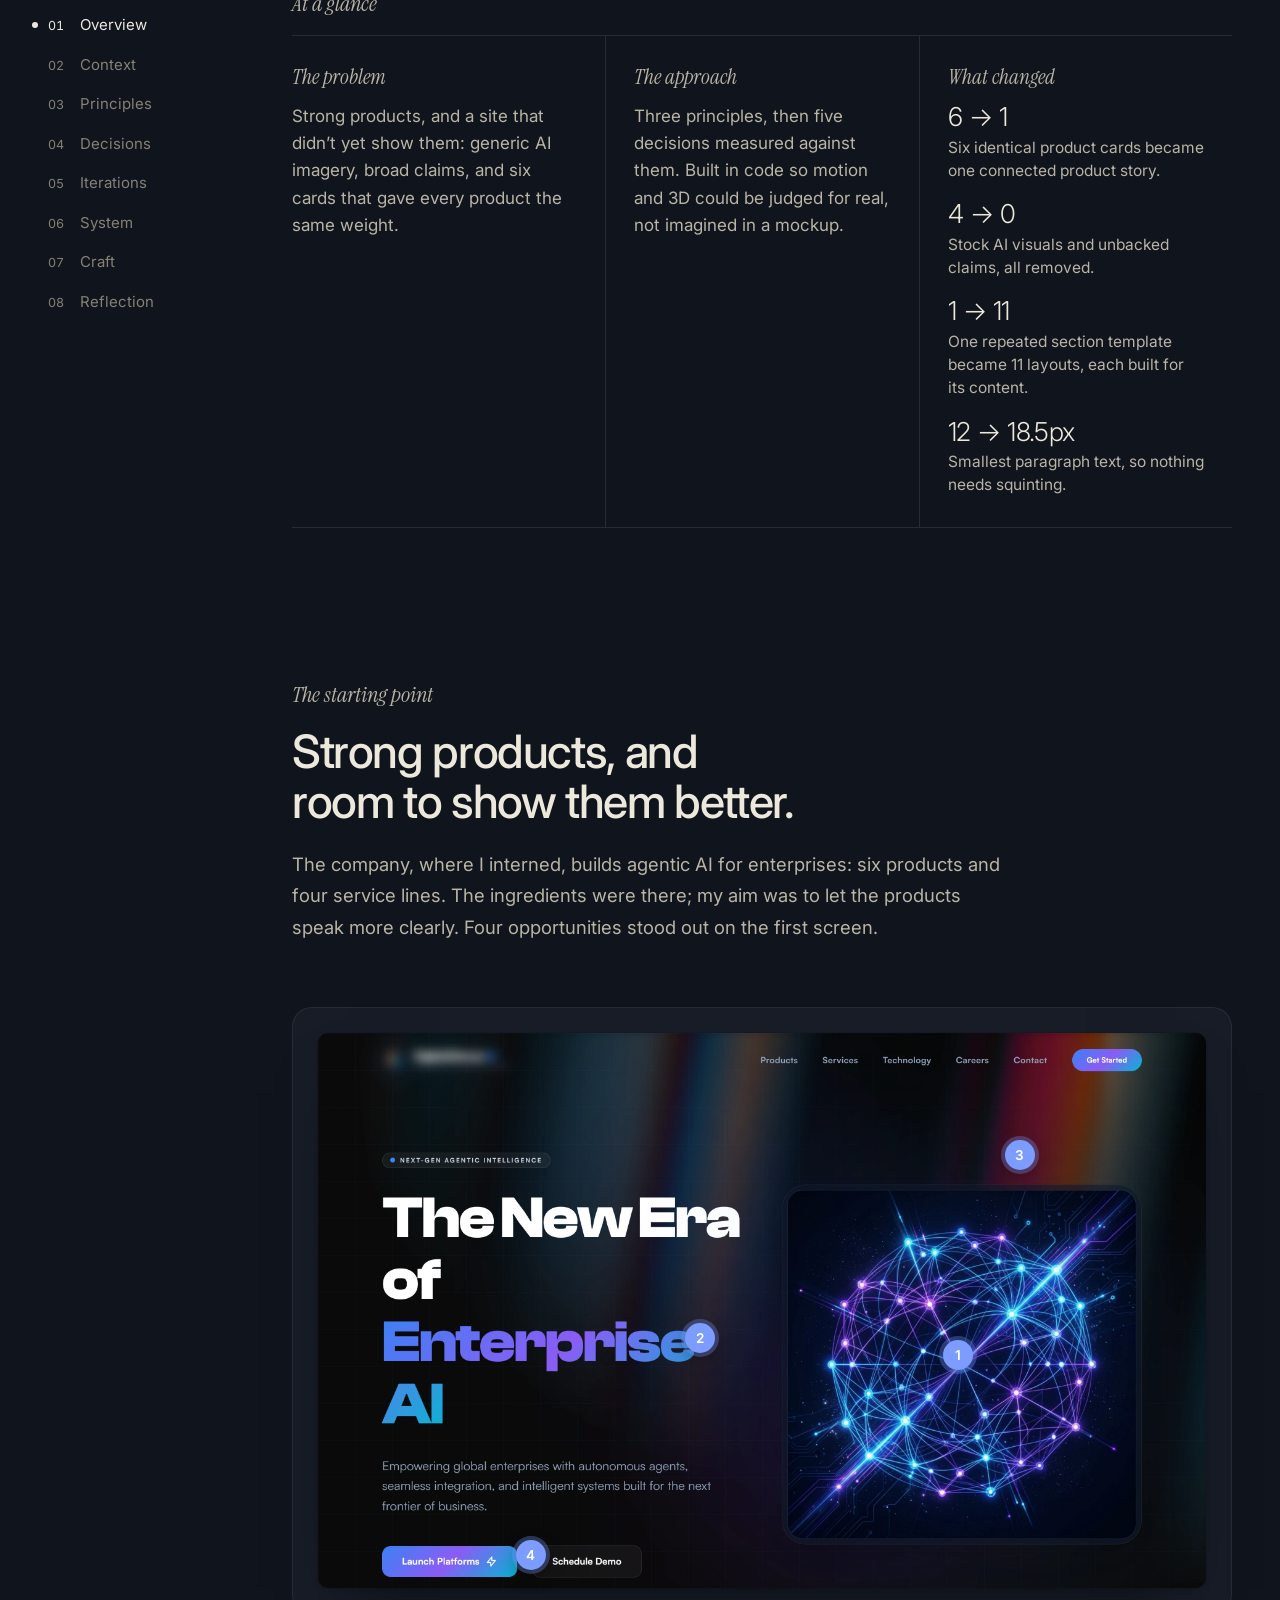
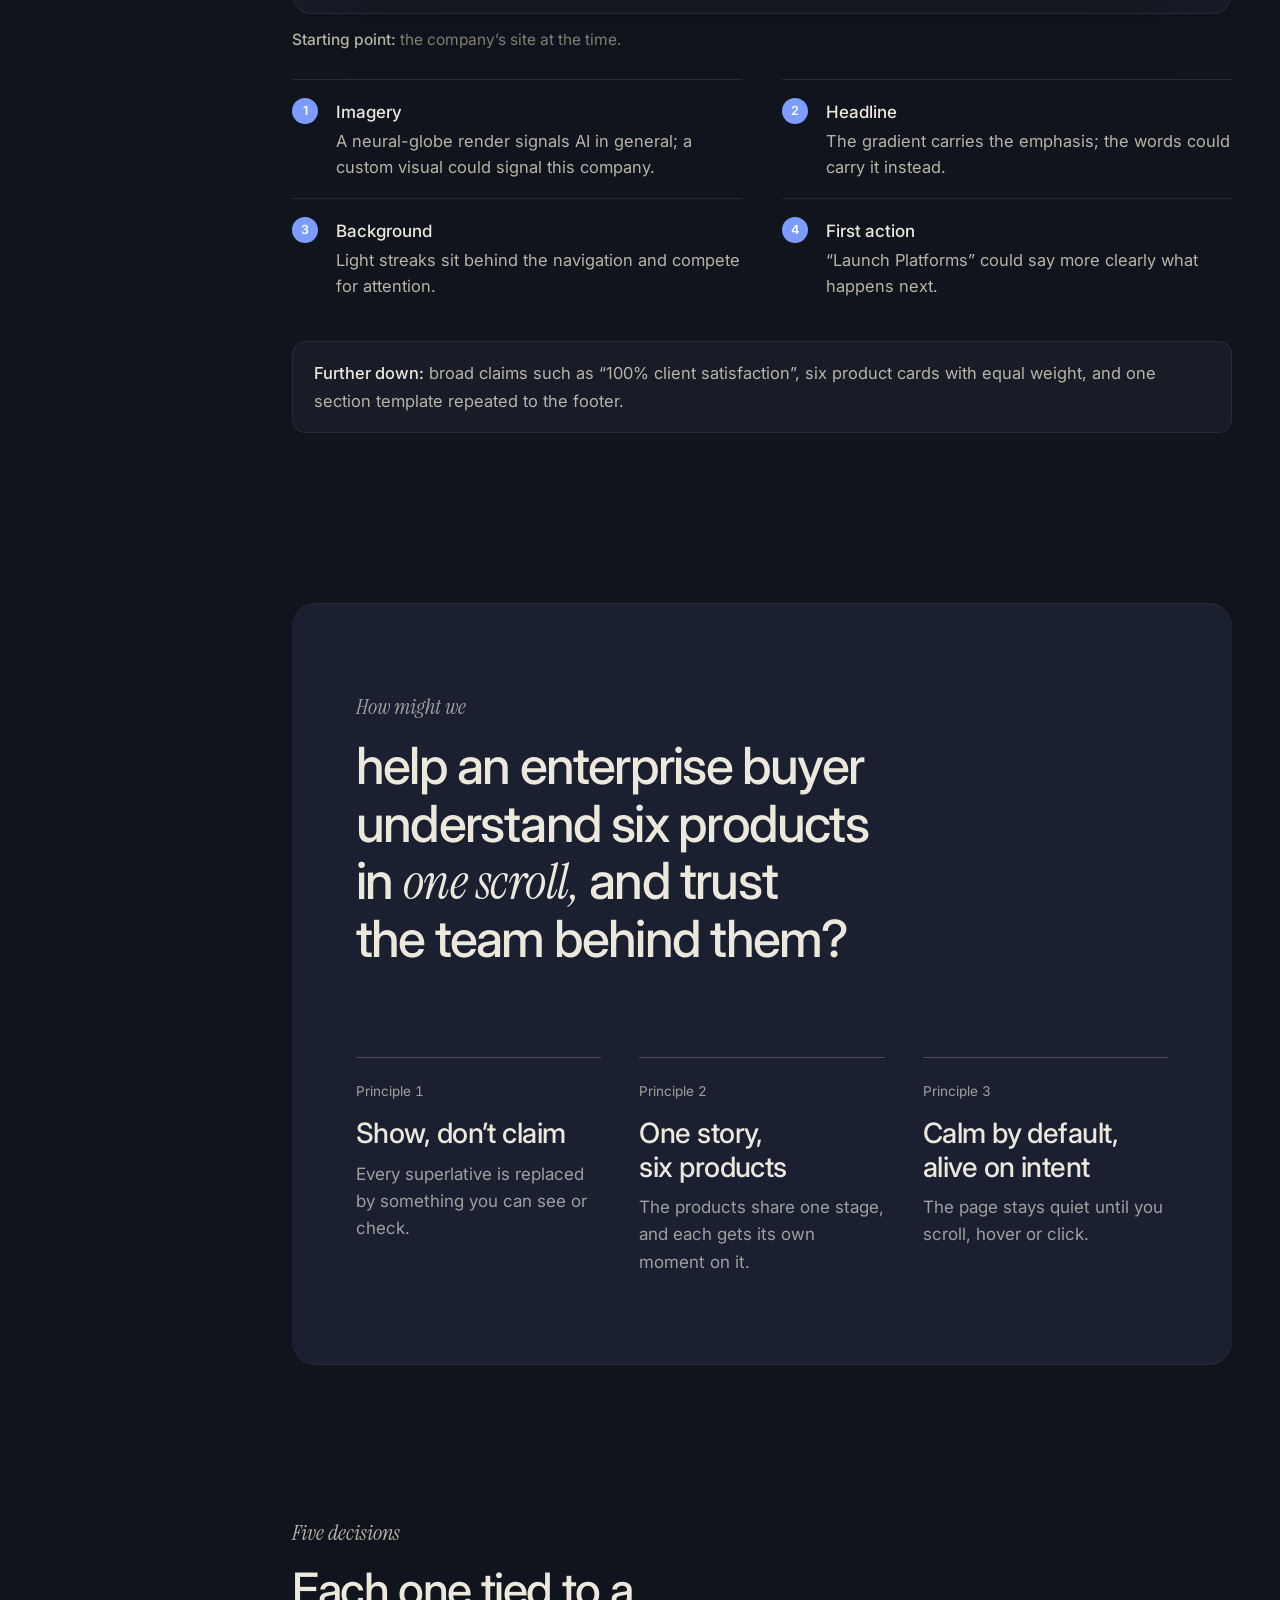
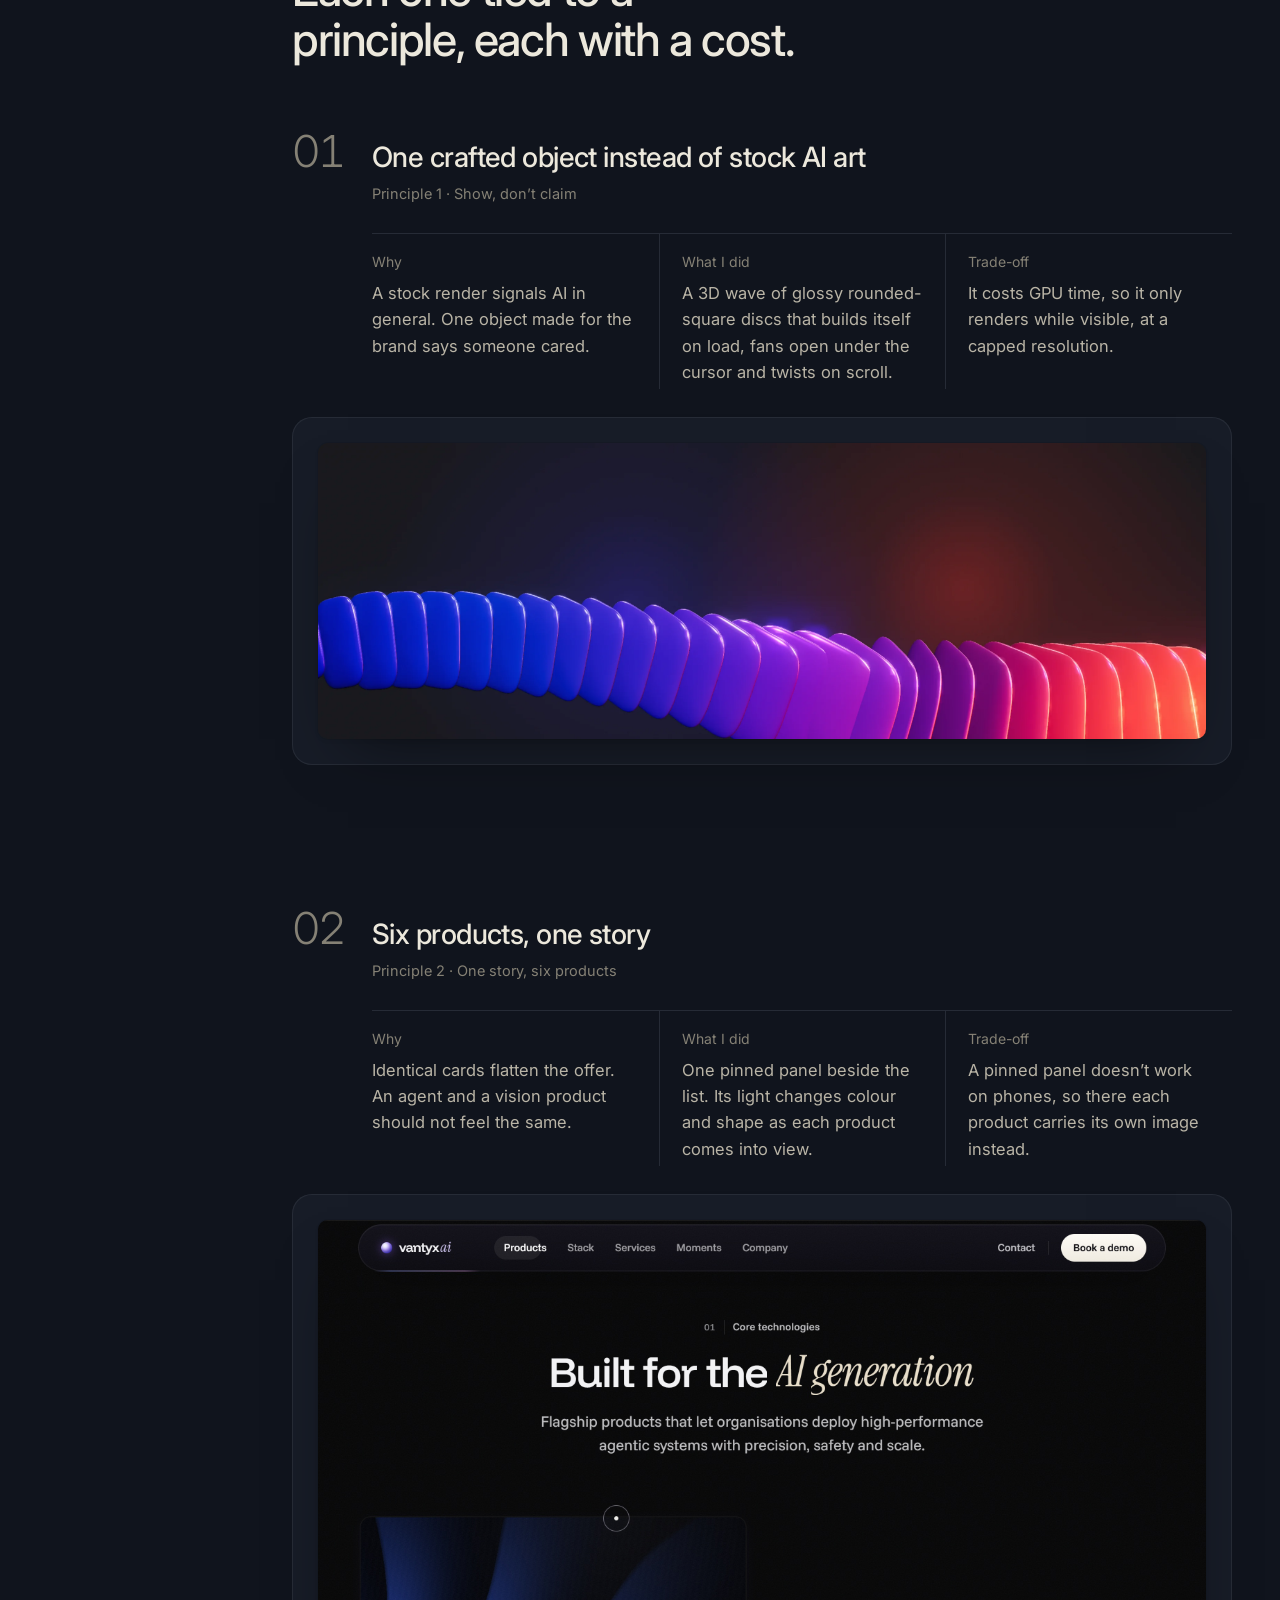
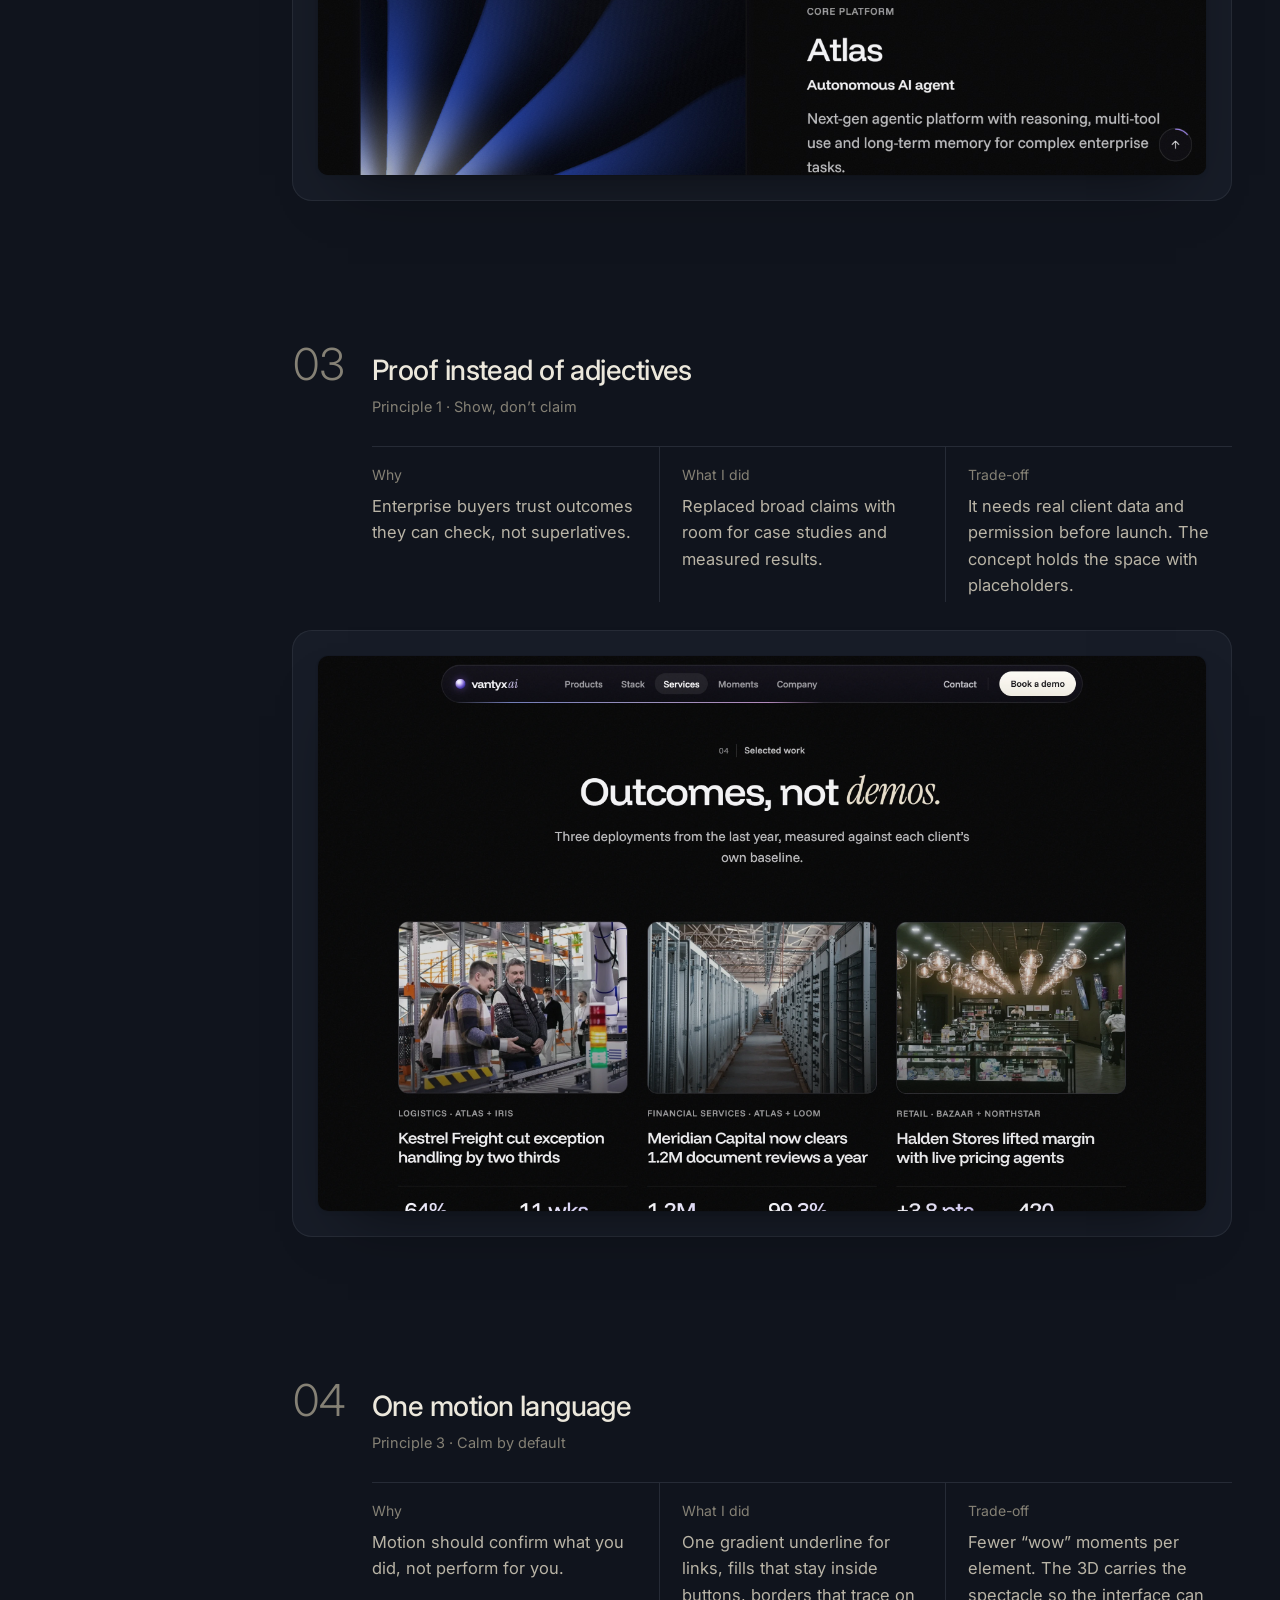
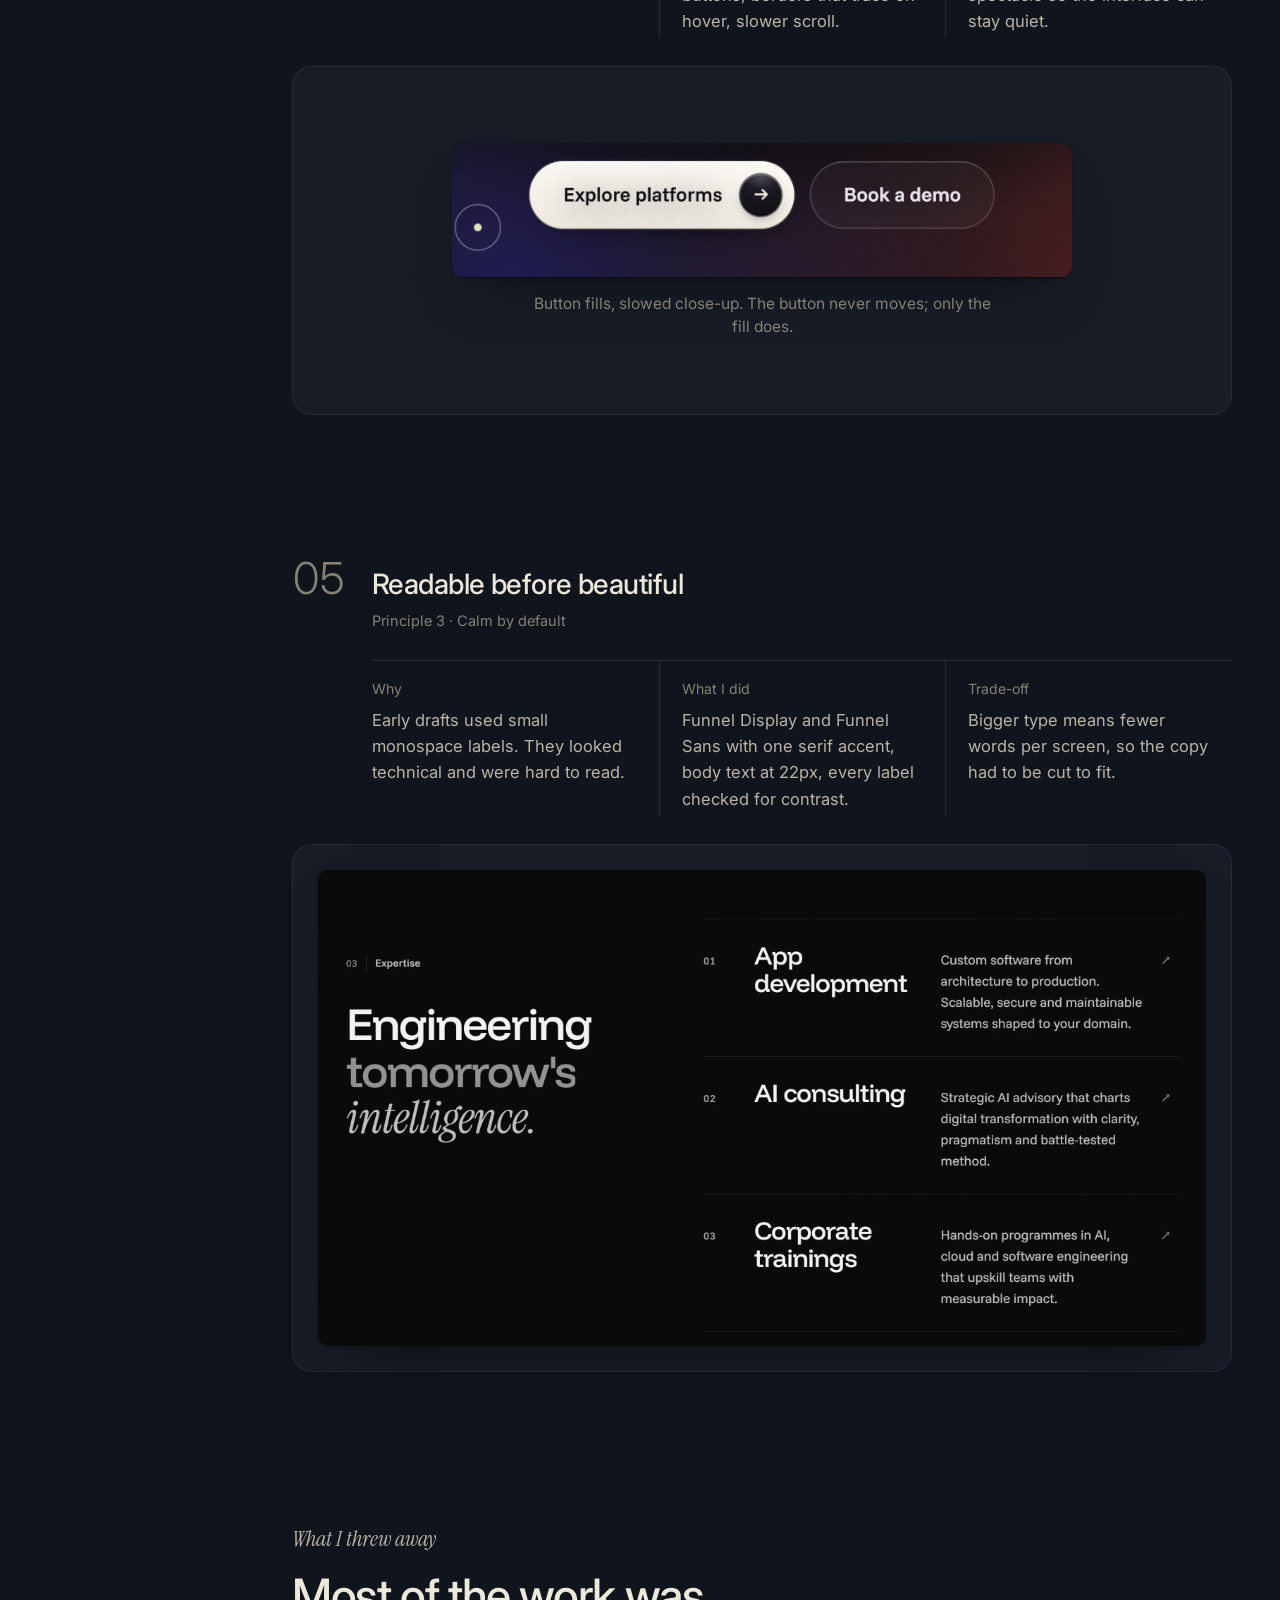
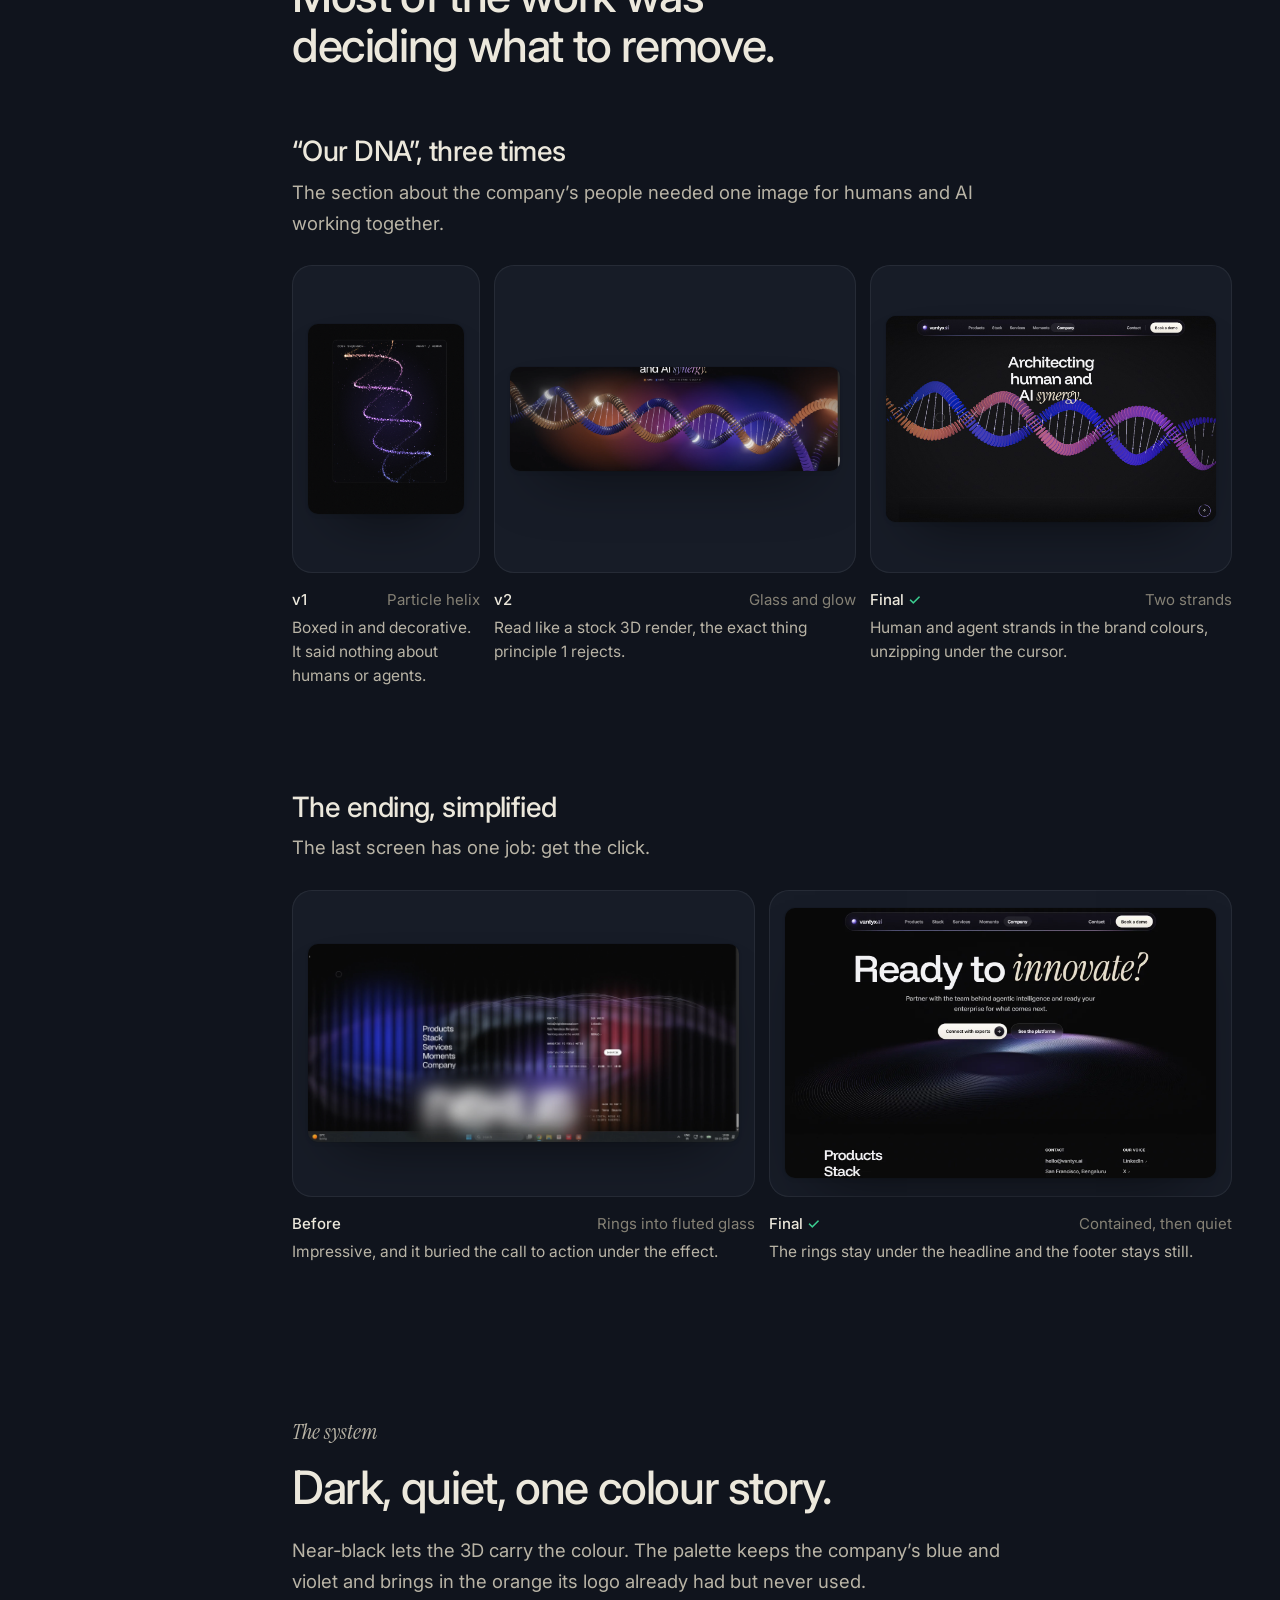
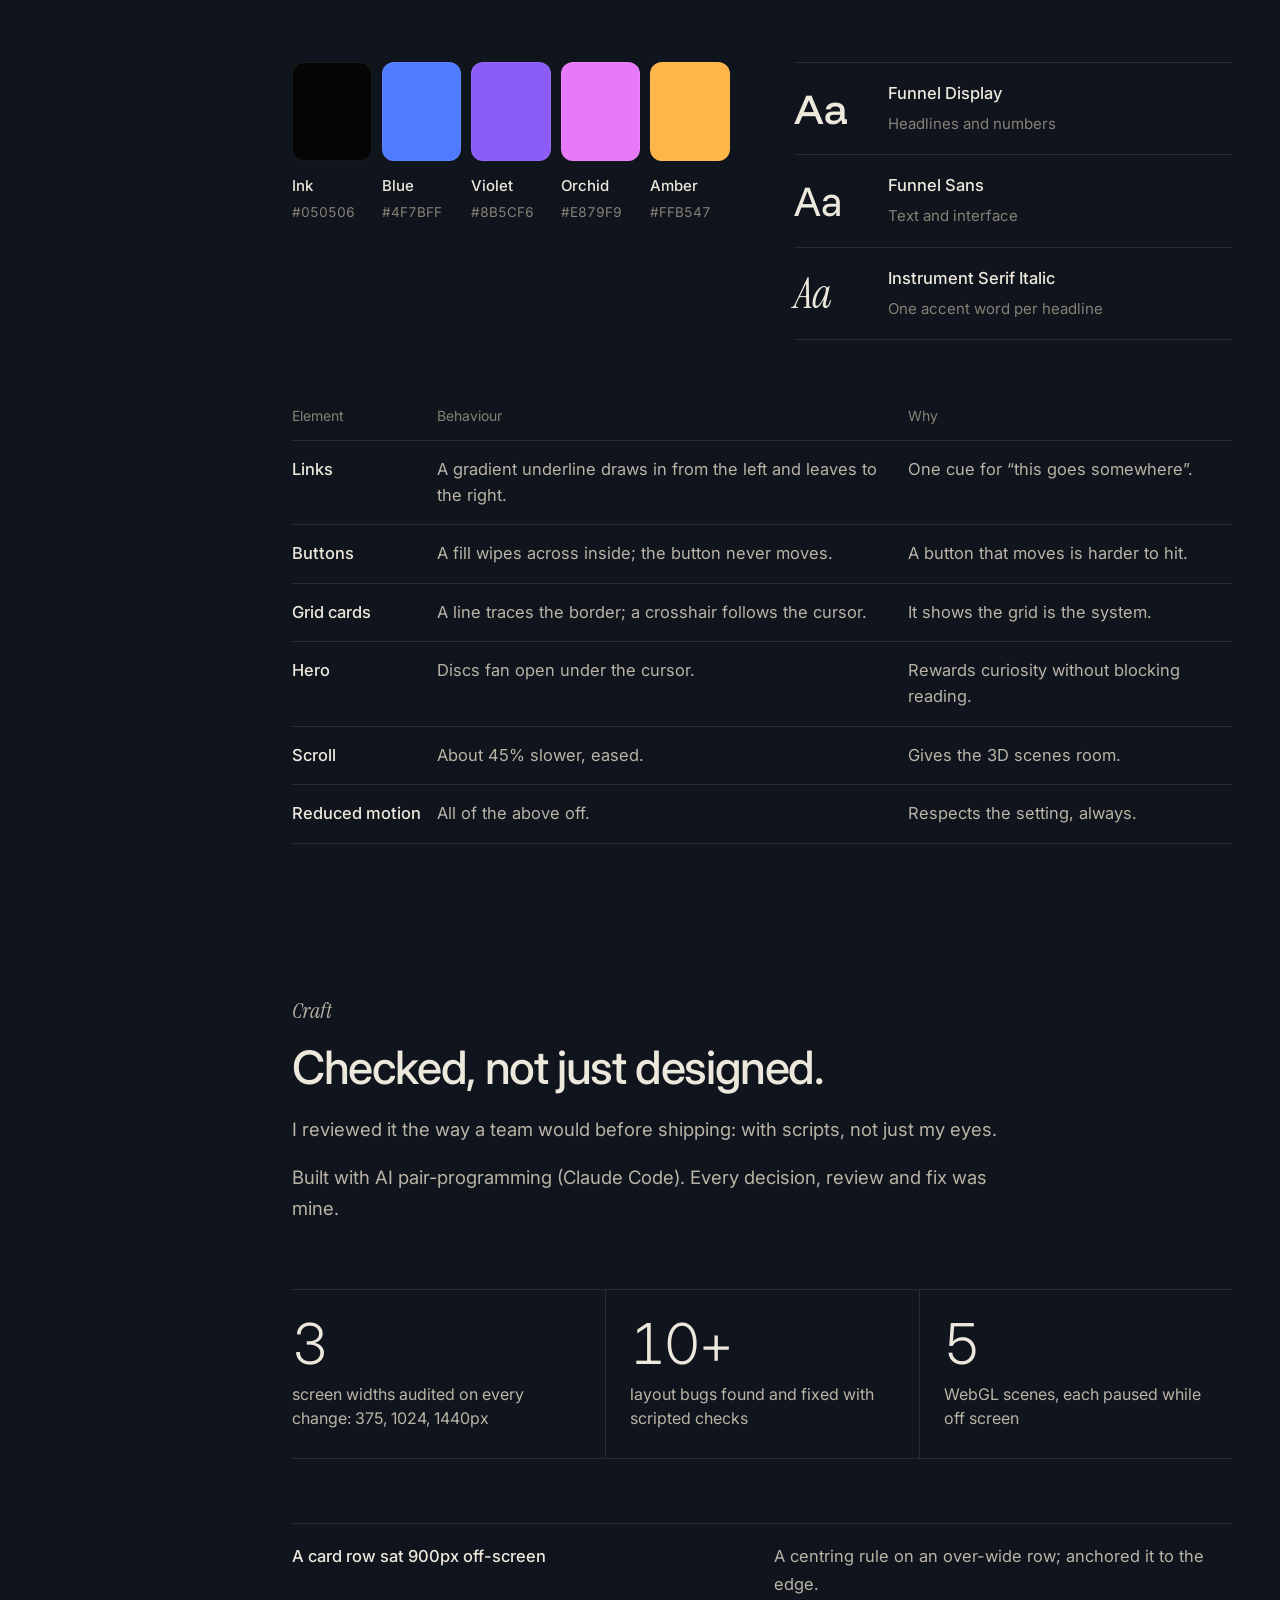
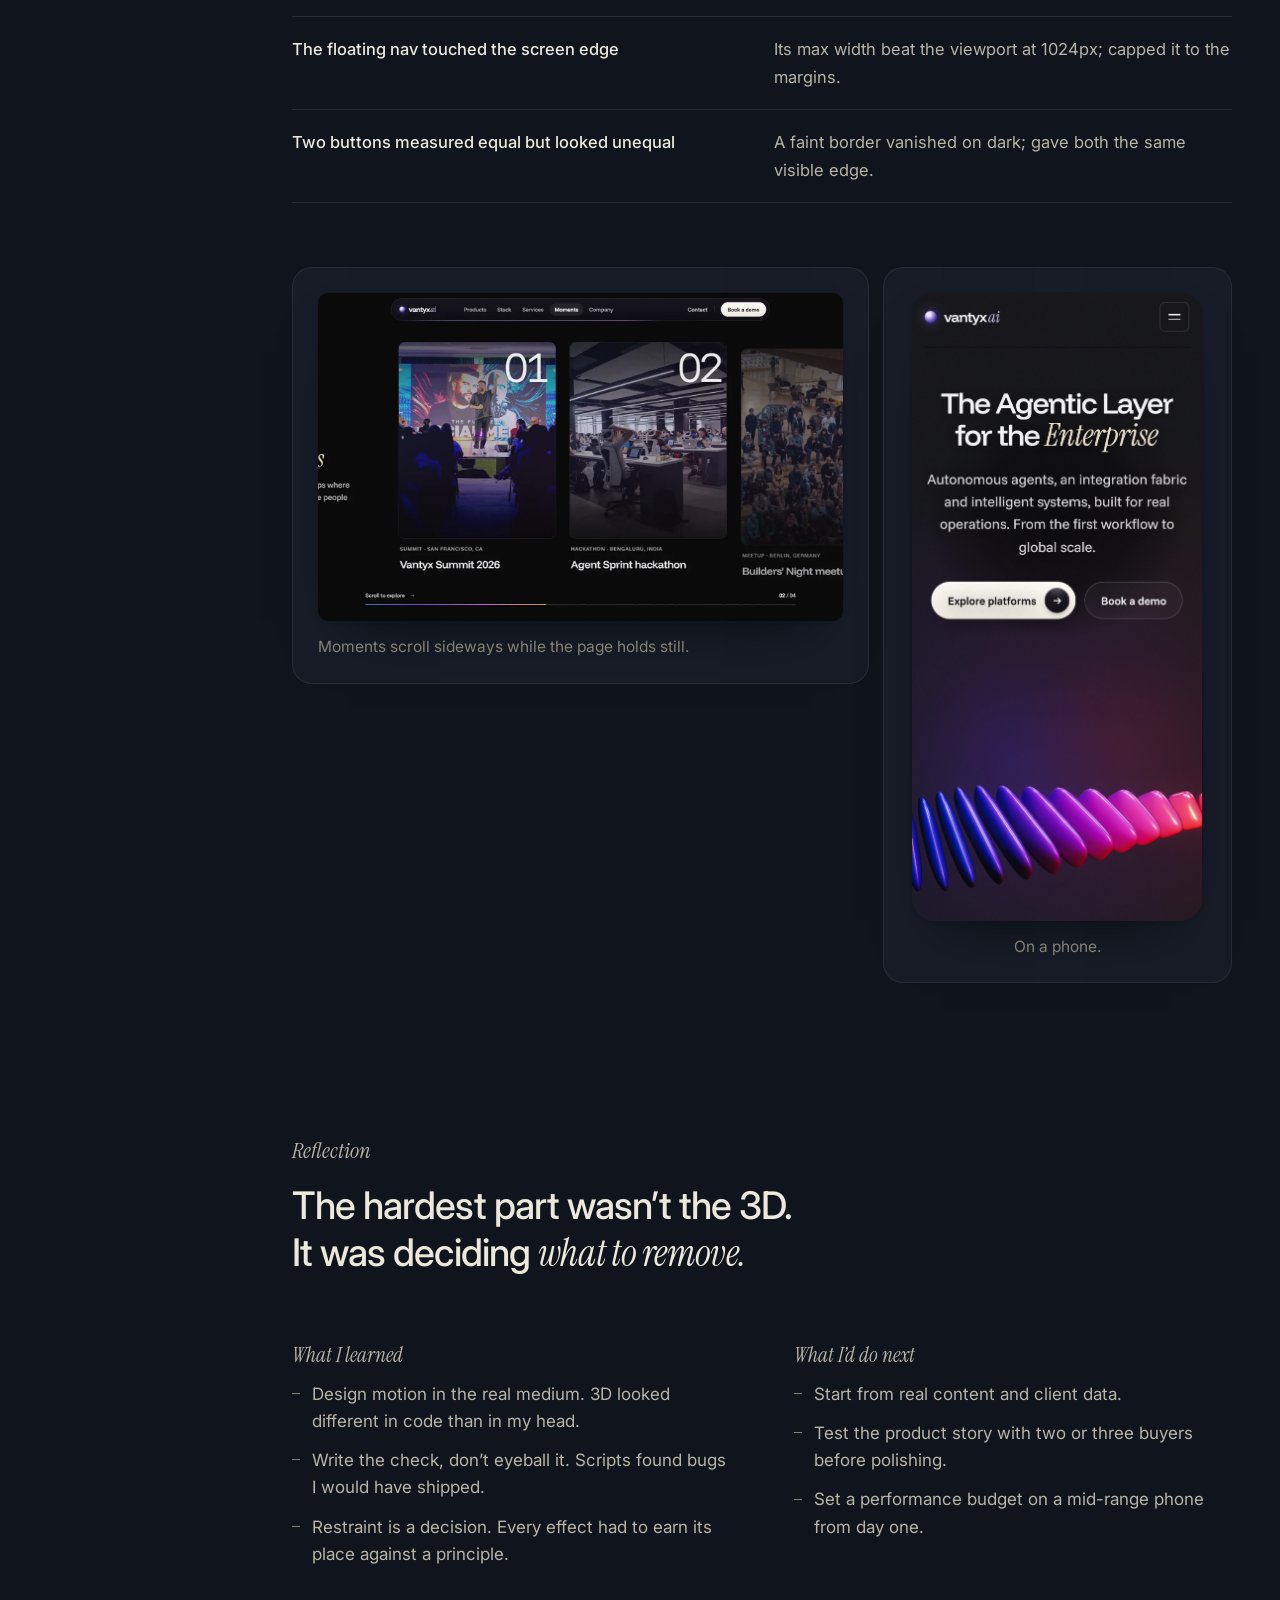
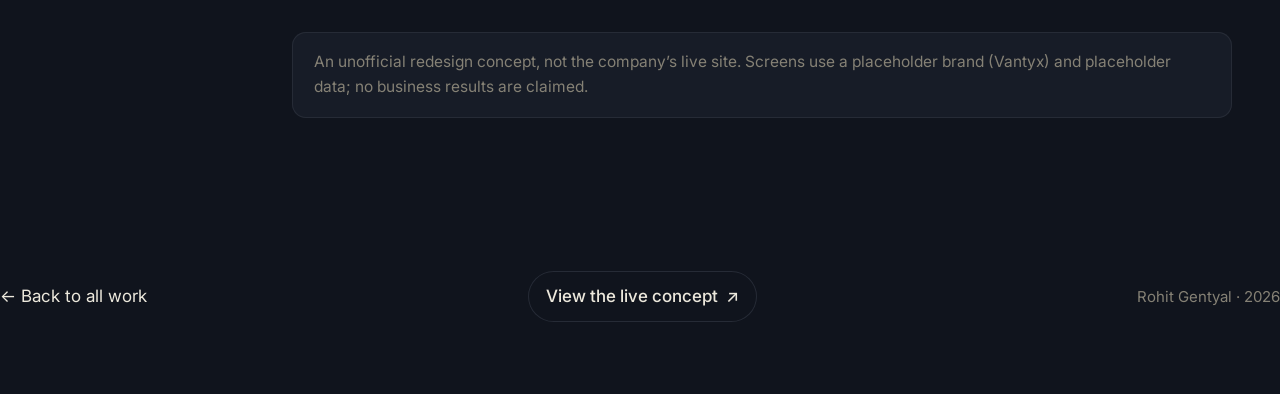
==== commit 42faa952: "Nexus case study: every image and clip re-captured at Retina sharpness (2x or more) Co-Authored-By: " ====
--- a/nexus.html
+++ b/nexus.html
@@ -37,7 +37,7 @@
         <h1 class="rv">Show the <em>work,</em> not the hype.</h1>
         <div class="rv" style="--d:80ms"><p class="lead">A concept website for the agentic-AI company where I did my design internship, and this is its case study: how I&rsquo;d redesign the site so an enterprise buyer understands six products in one scroll, and trusts the team that built them.</p><a class="live" href="https://vantyx-concept.vercel.app" target="_blank" rel="noopener">View the live concept <span aria-hidden="true">&#8599;</span></a></div>
       </div>
-      <figure class="shot hero-shot rv"><video class="clip" muted loop playsinline preload="none" poster="assets/nexus/clip-hero.jpg?v=5" aria-label="The redesigned home page: the cursor sweeps across a wave of rounded-square discs and they fan open" data-eager><source src="assets/nexus/clip-hero.mp4?v=5" type="video/mp4"></video></figure>
+      <figure class="shot hero-shot rv"><video class="clip" muted loop playsinline preload="none" poster="assets/nexus/clip-hero.jpg?v=6" aria-label="The redesigned home page: the cursor sweeps across a wave of rounded-square discs and they fan open" data-eager><source src="assets/nexus/clip-hero.mp4?v=6" type="video/mp4"></video></figure>
       <dl class="meta rv">
         <div><dt>Role</dt><dd>UI/UX design intern<span>then self-initiated</span></dd></div>
         <div><dt>Timeline</dt><dd>May &ndash; Dec 2025<span>Concept, 2026</span></dd></div>
@@ -86,7 +86,7 @@
           <div class="annot rv" style="margin-top:var(--gap)">
             <figure class="shot">
               <div style="position:relative">
-                <img src="assets/nexus/before-hero.webp?v=2" width="1440" height="900" alt="The original home page: 'The New Era of Enterprise AI' beside a glowing neural-globe render" loading="lazy">
+                <img src="assets/nexus/before-hero.webp?v=3" width="2880" height="1800" alt="The original home page: 'The New Era of Enterprise AI' beside a glowing neural-globe render" loading="lazy">
                 <span class="pin" style="left:72%;top:58%">1</span>
                 <span class="pin" style="left:43%;top:55%">2</span>
                 <span class="pin" style="left:79%;top:22%">3</span>
@@ -138,7 +138,7 @@
                 <div><dt>What I did</dt><dd>One pinned panel beside the list. Its light changes colour and shape as each product comes into view.</dd></div>
                 <div><dt>Trade-off</dt><dd>A pinned panel doesn&rsquo;t work on phones, so there each product carries its own image instead.</dd></div>
               </dl>
-              <figure class="shot rv"><video class="clip" muted loop playsinline preload="none" poster="assets/nexus/clip-products.jpg?v=2" aria-label="Scrolling through the products: the pinned light panel changes colour and shape for each one"><source src="assets/nexus/clip-products.mp4?v=2" type="video/mp4"></video></figure>
+              <figure class="shot rv"><video class="clip" muted loop playsinline preload="none" poster="assets/nexus/clip-products.jpg?v=3" aria-label="Scrolling through the products: the pinned light panel changes colour and shape for each one"><source src="assets/nexus/clip-products.mp4?v=3" type="video/mp4"></video></figure>
             </article>
             <article>
               <div class="dec-head rv"><span class="dec-n">03</span><div><h3>Proof instead of adjectives</h3><span class="ties">Principle 1 &middot; Show, don&rsquo;t claim</span></div></div>
@@ -147,7 +147,7 @@
                 <div><dt>What I did</dt><dd>Replaced broad claims with room for case studies and measured results.</dd></div>
                 <div><dt>Trade-off</dt><dd>It needs real client data and permission before launch. The concept holds the space with placeholders.</dd></div>
               </dl>
-              <figure class="shot rv"><img src="assets/nexus/work.webp?v=6" width="1440" height="900" alt="Selected work: three case-study cards with outcome numbers" loading="lazy"></figure>
+              <figure class="shot rv"><img src="assets/nexus/work.webp?v=7" width="2880" height="1800" alt="Selected work: three case-study cards with outcome numbers" loading="lazy"></figure>
             </article>
             <article>
               <div class="dec-head rv"><span class="dec-n">04</span><div><h3>One motion language</h3><span class="ties">Principle 3 &middot; Calm by default</span></div></div>
@@ -156,7 +156,7 @@
                 <div><dt>What I did</dt><dd>One gradient underline for links, fills that stay inside buttons, borders that trace on hover, slower scroll.</dd></div>
                 <div><dt>Trade-off</dt><dd>Fewer &ldquo;wow&rdquo; moments per element. The 3D carries the spectacle so the interface can stay quiet.</dd></div>
               </dl>
-              <figure class="shot compact rv"><video class="clip" muted loop playsinline preload="none" poster="assets/nexus/clip-buttons.jpg?v=5" aria-label="Hovering the two hero buttons: a fill wipes across inside each, and the buttons stay in place"><source src="assets/nexus/clip-buttons.mp4?v=5" type="video/mp4"></video><figcaption class="cap">Button fills, slowed close-up. The button never moves; only the fill does.</figcaption></figure>
+              <figure class="shot compact rv"><video class="clip" muted loop playsinline preload="none" poster="assets/nexus/clip-buttons.jpg?v=6" aria-label="Hovering the two hero buttons: a fill wipes across inside each, and the buttons stay in place"><source src="assets/nexus/clip-buttons.mp4?v=6" type="video/mp4"></video><figcaption class="cap">Button fills, slowed close-up. The button never moves; only the fill does.</figcaption></figure>
             </article>
             <article>
               <div class="dec-head rv"><span class="dec-n">05</span><div><h3>Readable before beautiful</h3><span class="ties">Principle 3 &middot; Calm by default</span></div></div>
@@ -165,7 +165,7 @@
                 <div><dt>What I did</dt><dd>Funnel Display and Funnel Sans with one serif accent, body text at 22px, every label checked for contrast.</dd></div>
                 <div><dt>Trade-off</dt><dd>Bigger type means fewer words per screen, so the copy had to be cut to fit.</dd></div>
               </dl>
-              <figure class="shot rv"><img src="assets/nexus/type.webp?v=2" width="2520" height="1410" alt="Type close-up: large service names, quiet descriptions and an italic serif accent" loading="lazy"></figure>
+              <figure class="shot rv"><img src="assets/nexus/type.webp?v=2" width="2520" height="1350" alt="Type close-up: large service names, quiet descriptions and an italic serif accent" loading="lazy"></figure>
             </article>
           </div>
         </section>
@@ -243,7 +243,7 @@
           </ul>
           <div class="screens">
             <figure class="shot rv"><img src="assets/nexus/moments.webp?v=2" width="1440" height="900" alt="Moments: event cards that scroll sideways while the page holds" loading="lazy"><figcaption class="cap">Moments scroll sideways while the page holds still.</figcaption></figure>
-            <figure class="shot tall rv" style="--d:80ms"><img src="assets/nexus/mobile-hero.webp?v=5" width="390" height="844" alt="The home page on a phone" loading="lazy"><figcaption class="cap">On a phone.</figcaption></figure>
+            <figure class="shot tall rv" style="--d:80ms"><img src="assets/nexus/mobile-hero.webp?v=6" width="1170" height="2532" alt="The home page on a phone" loading="lazy"><figcaption class="cap">On a phone.</figcaption></figure>
           </div>
         </section>
 
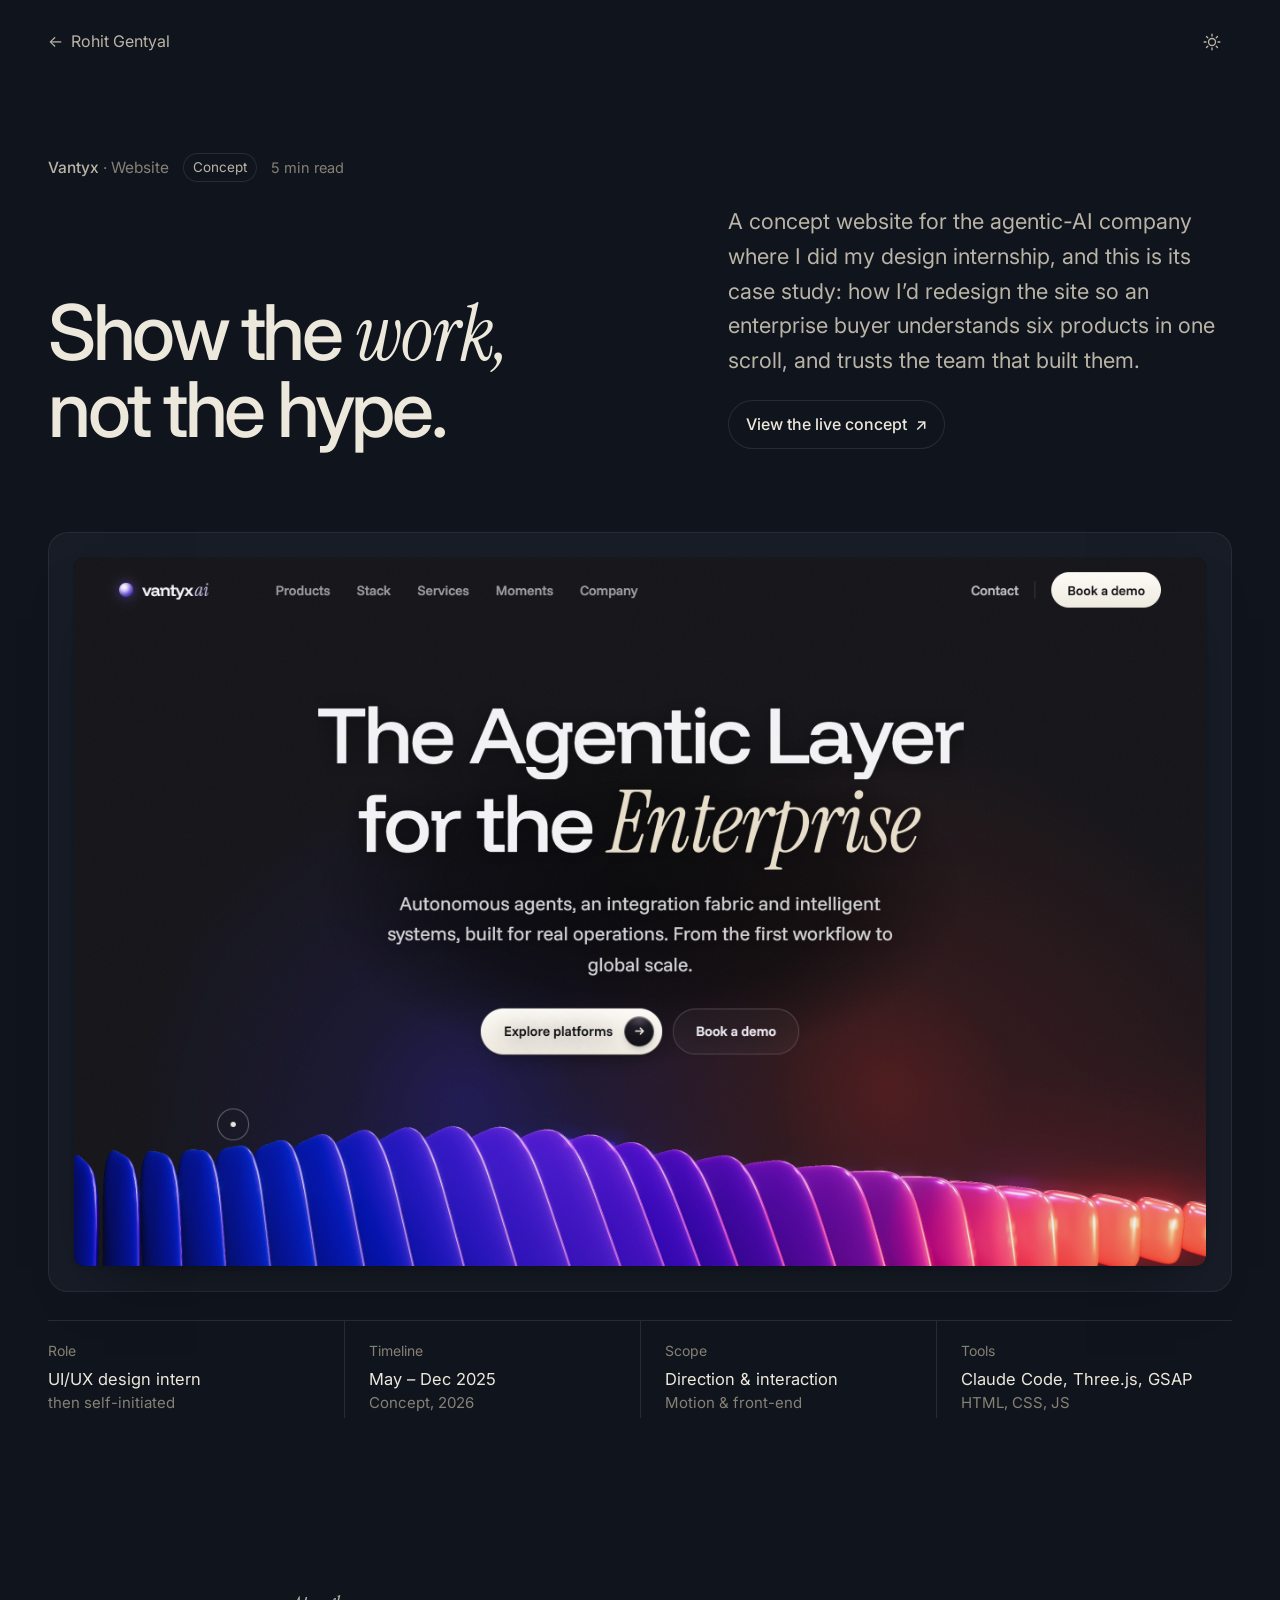
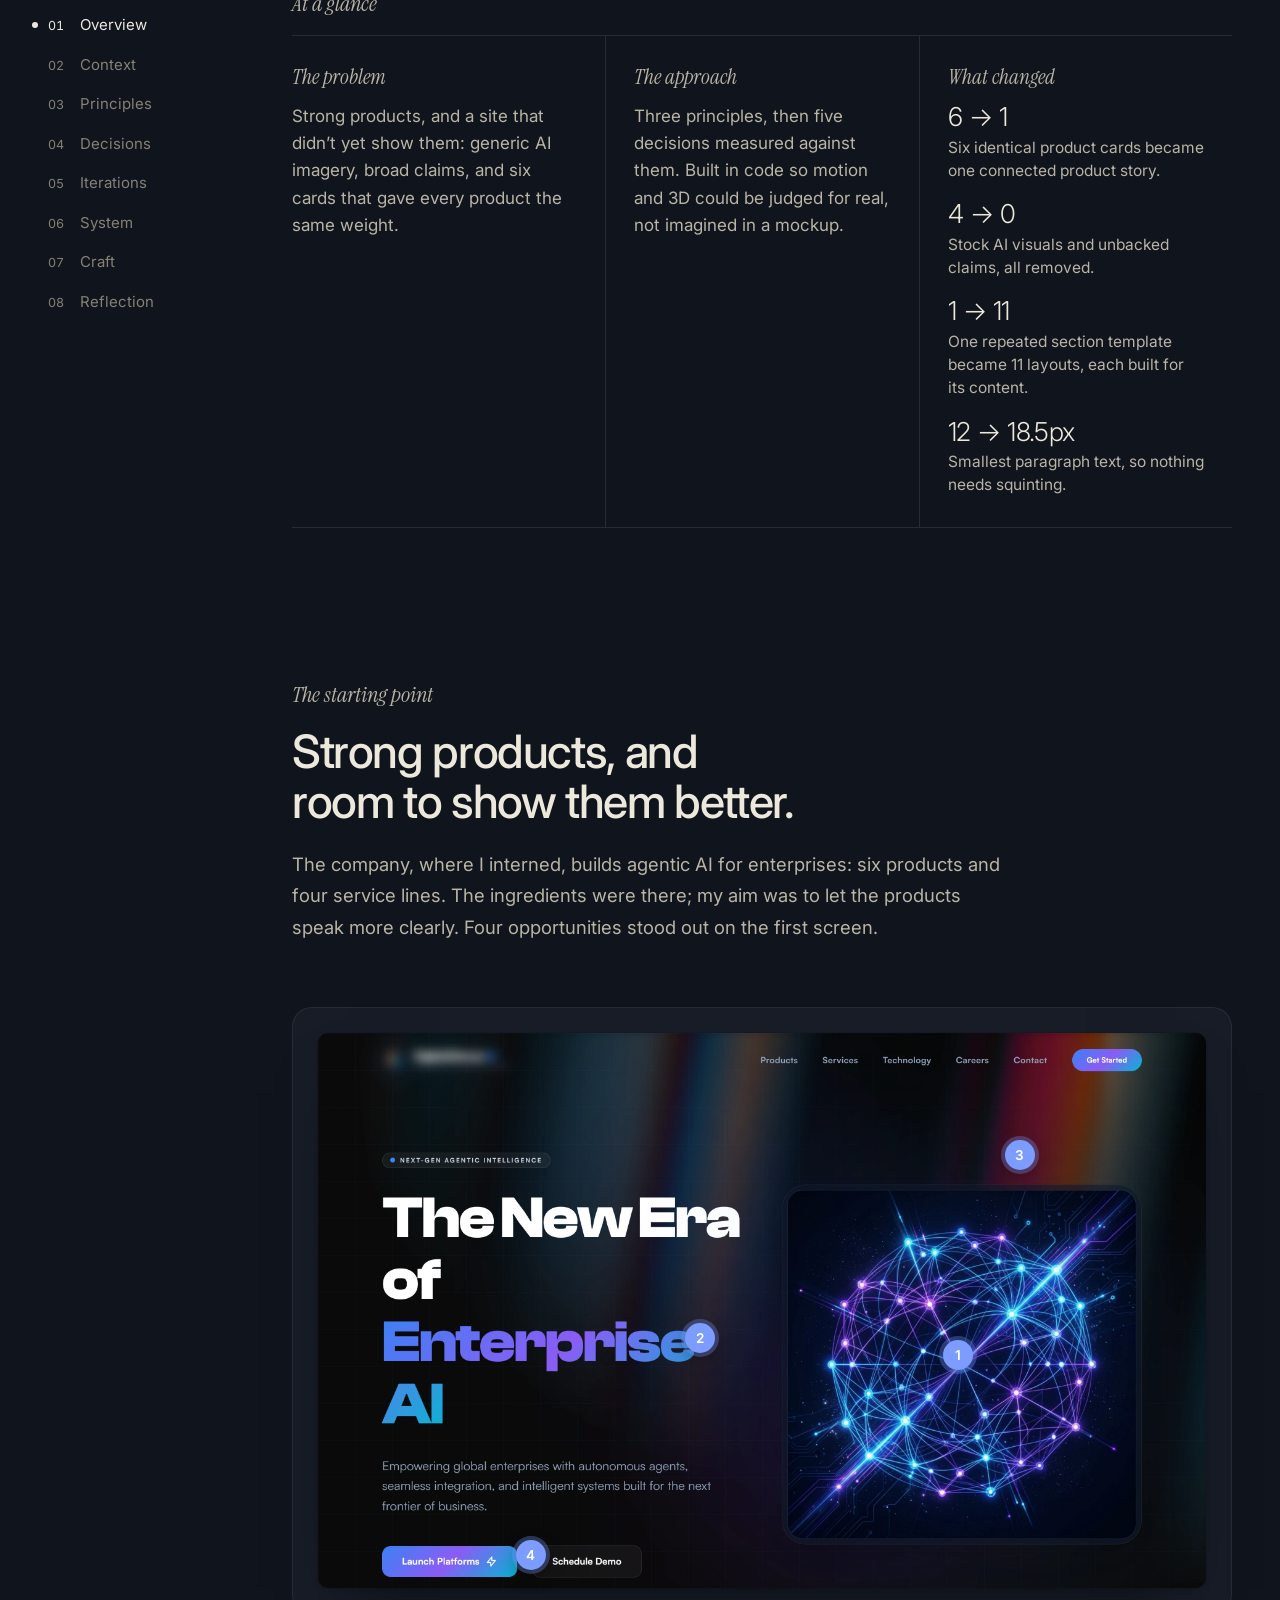
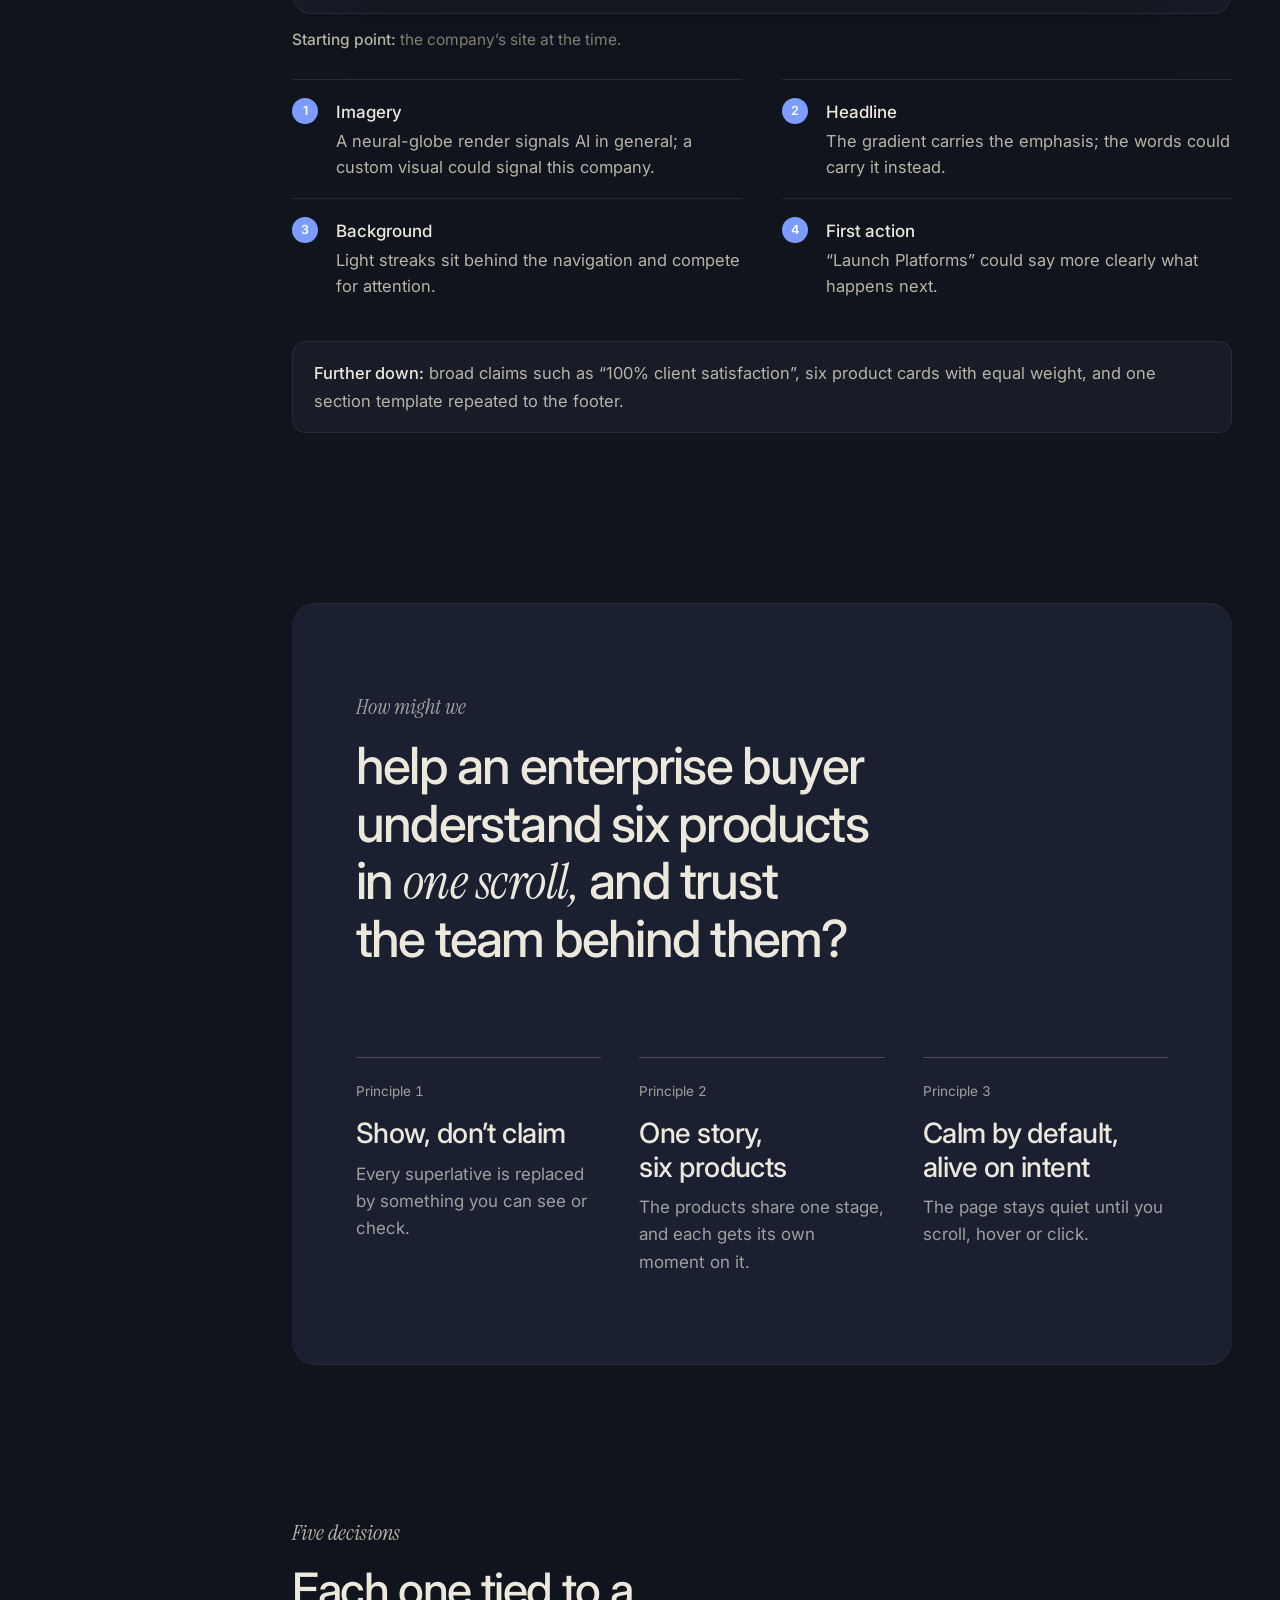
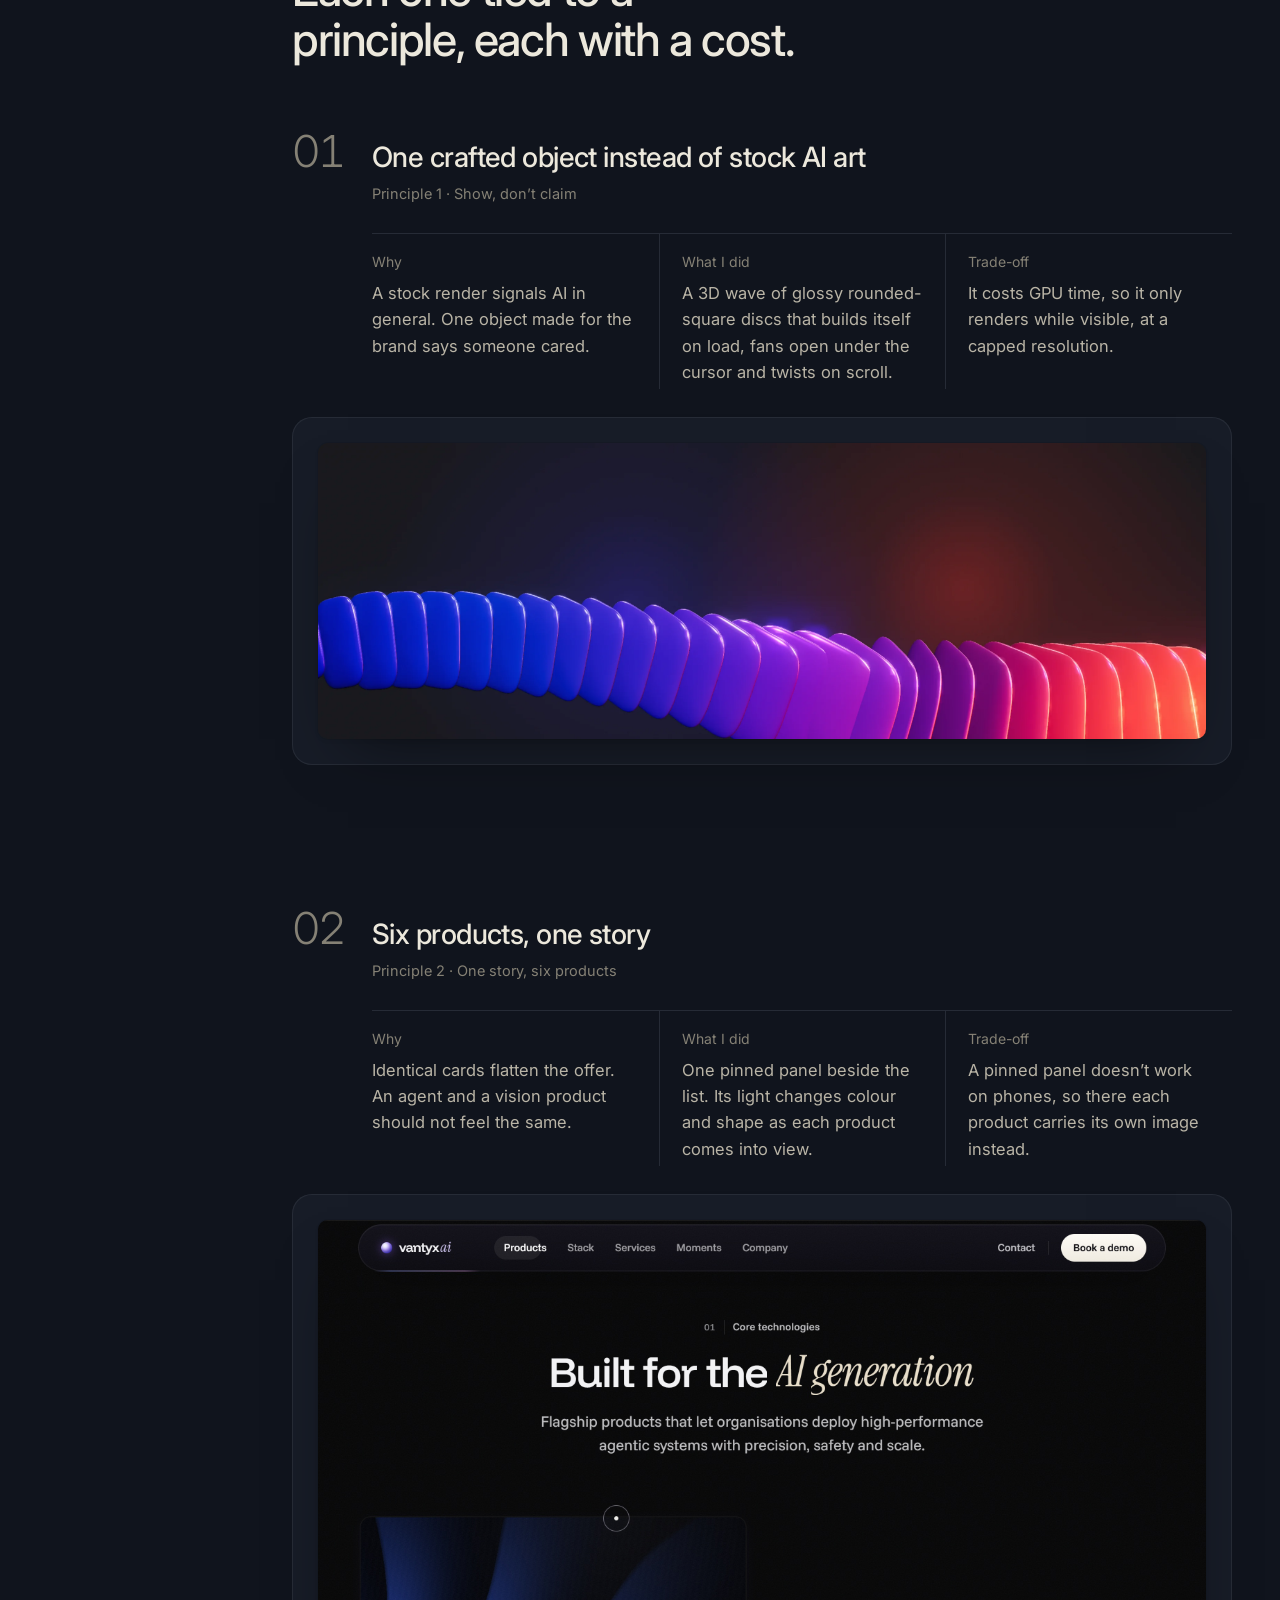
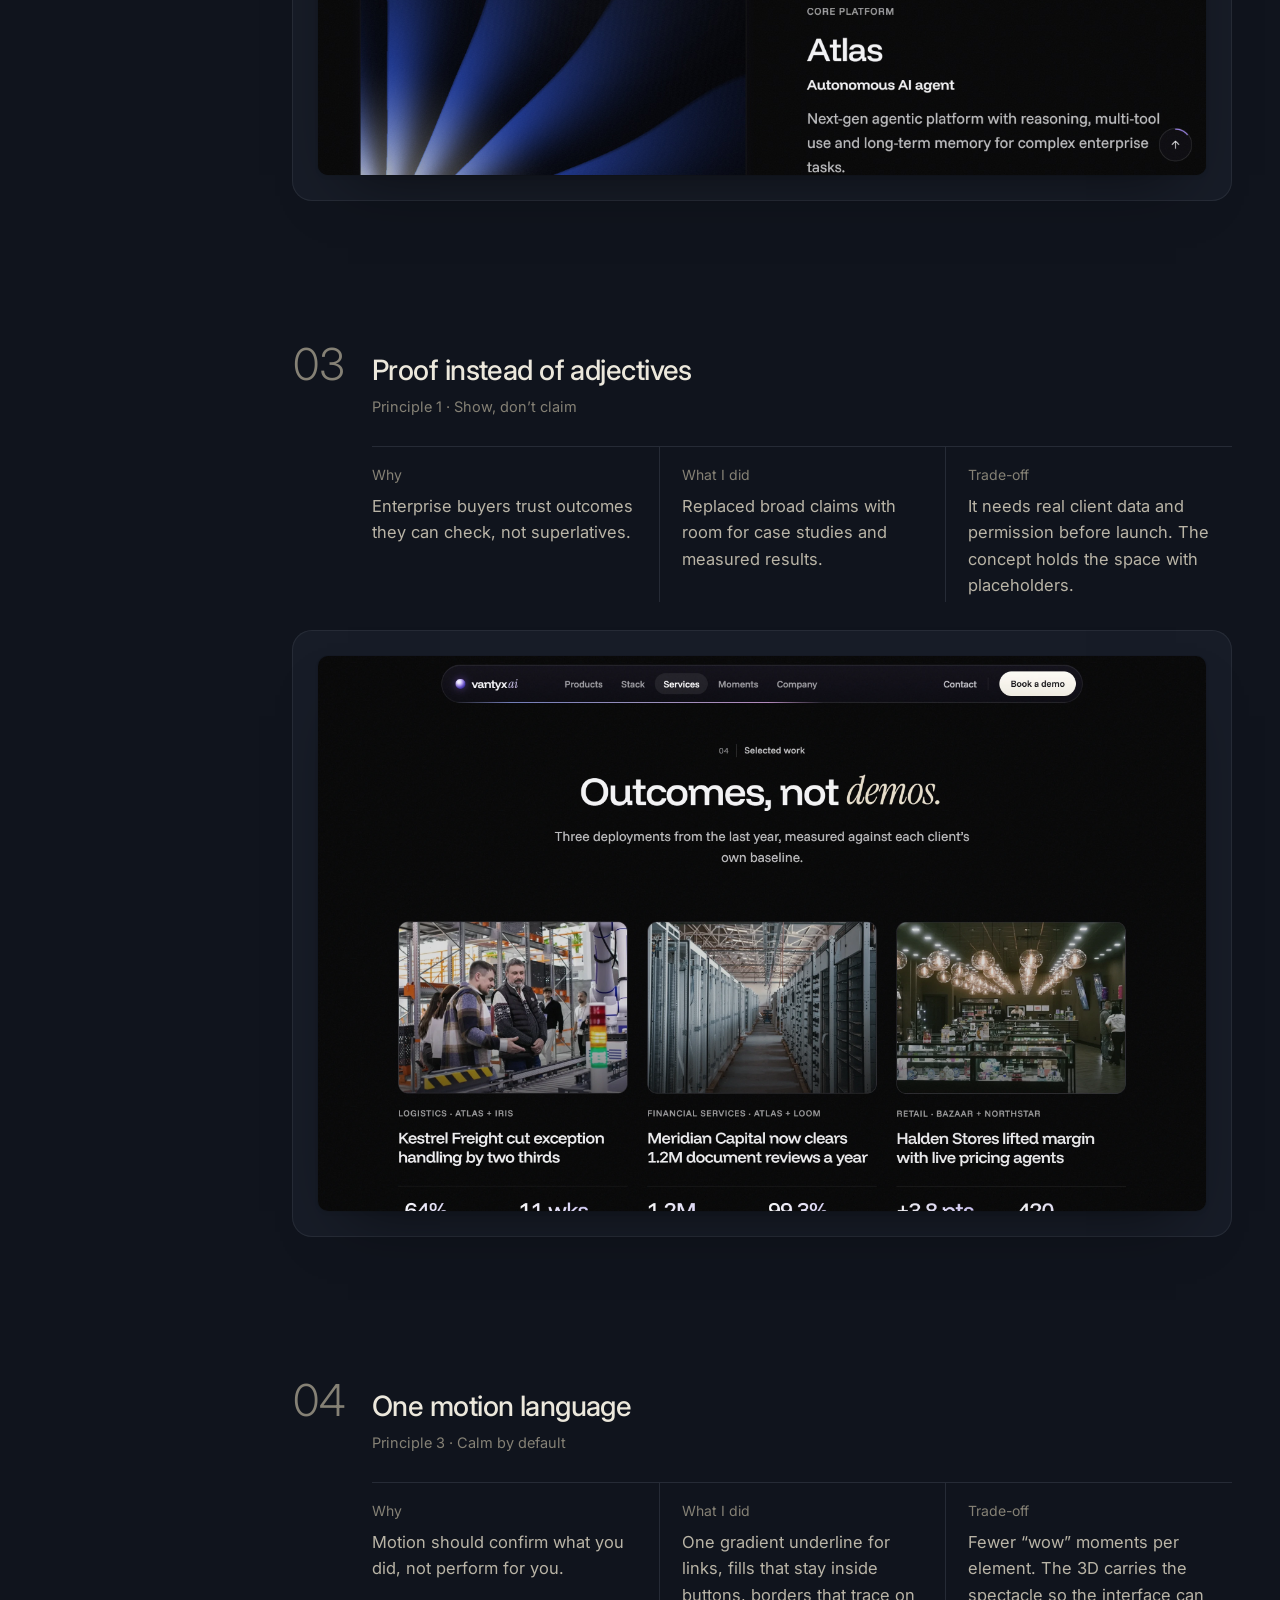
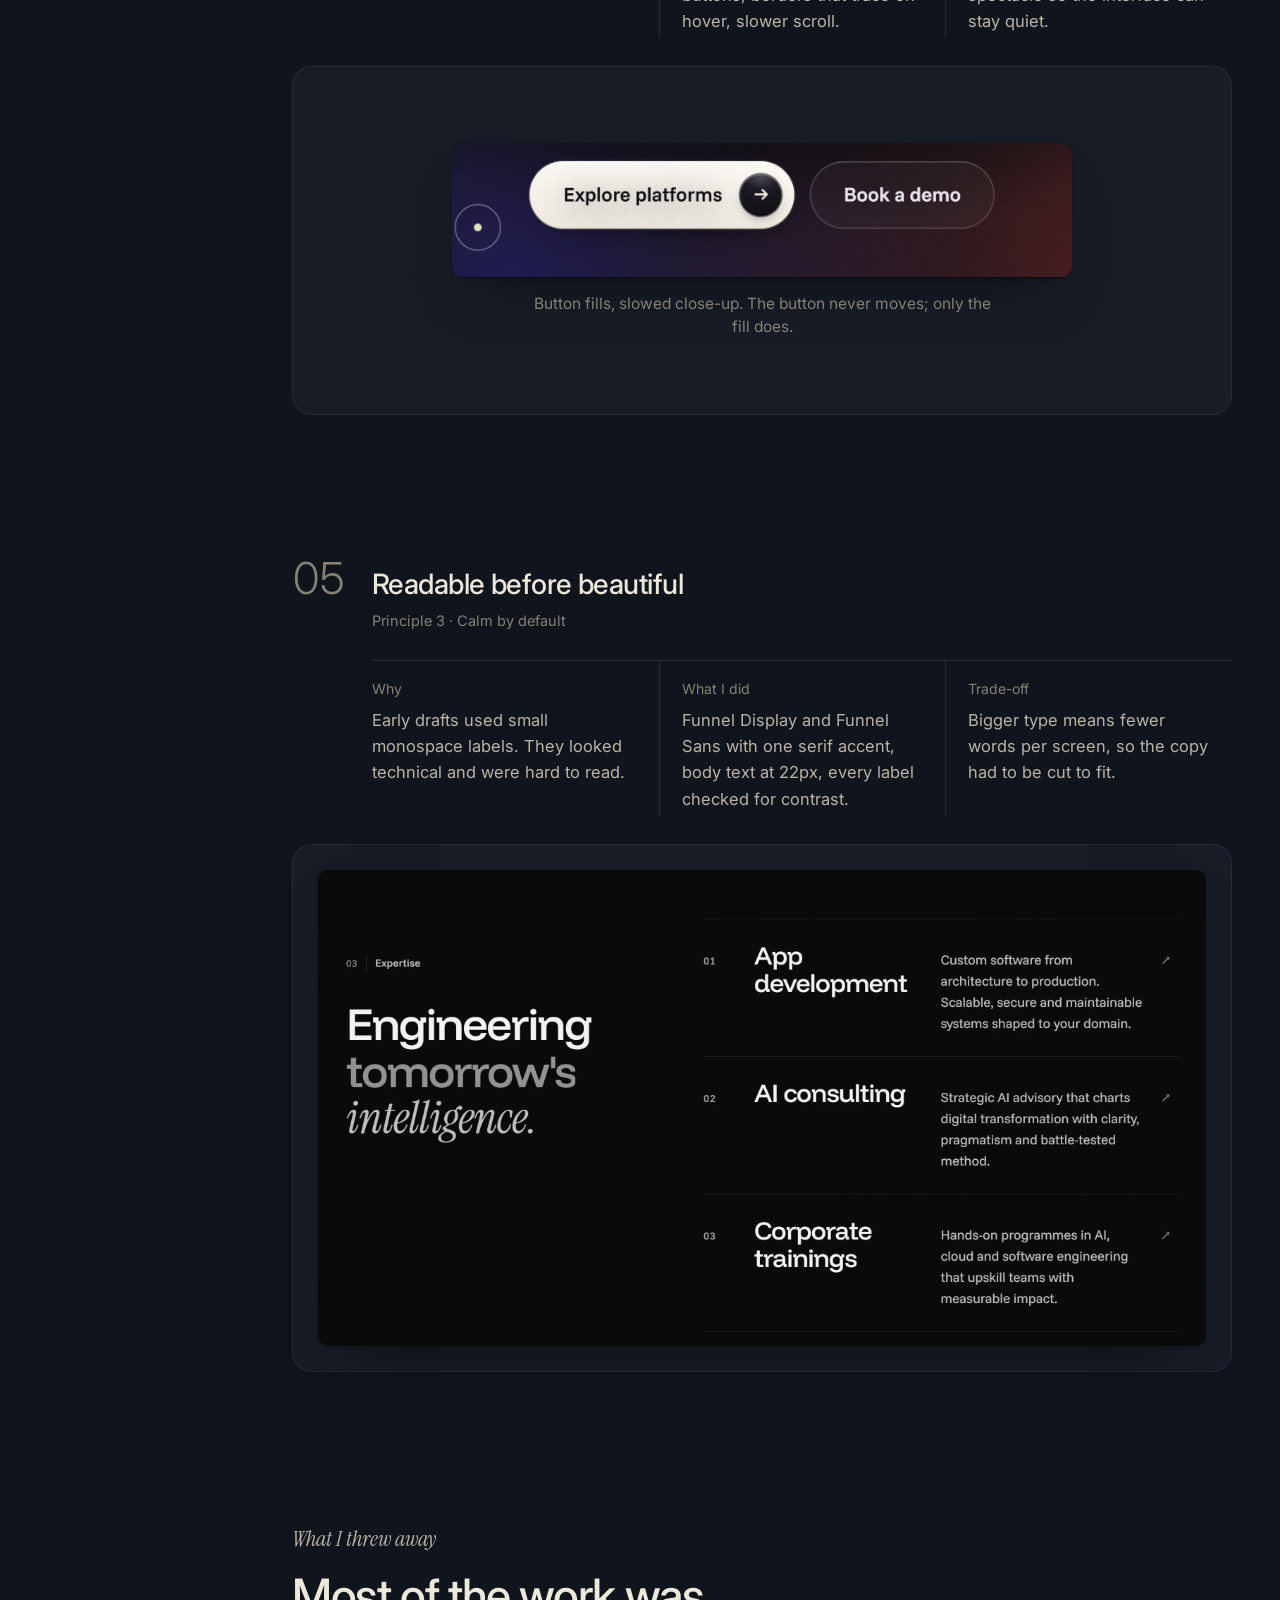
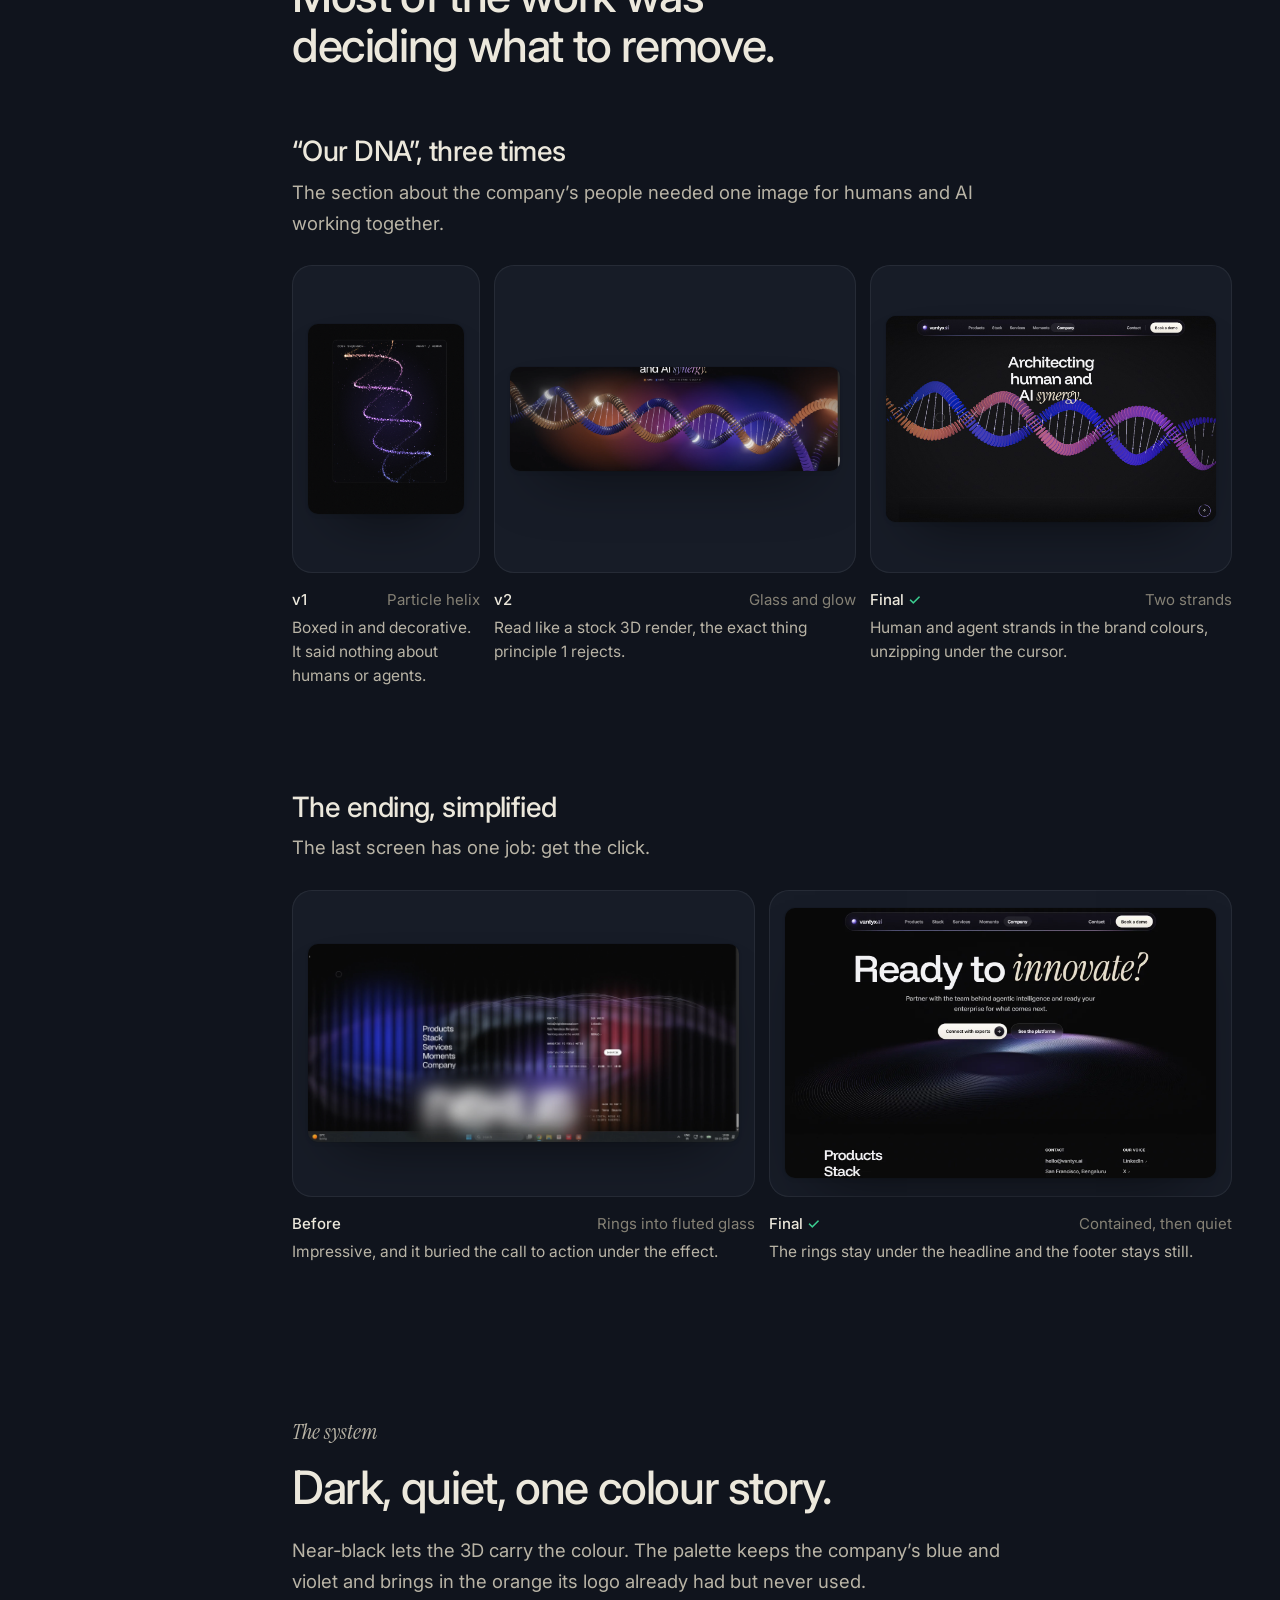
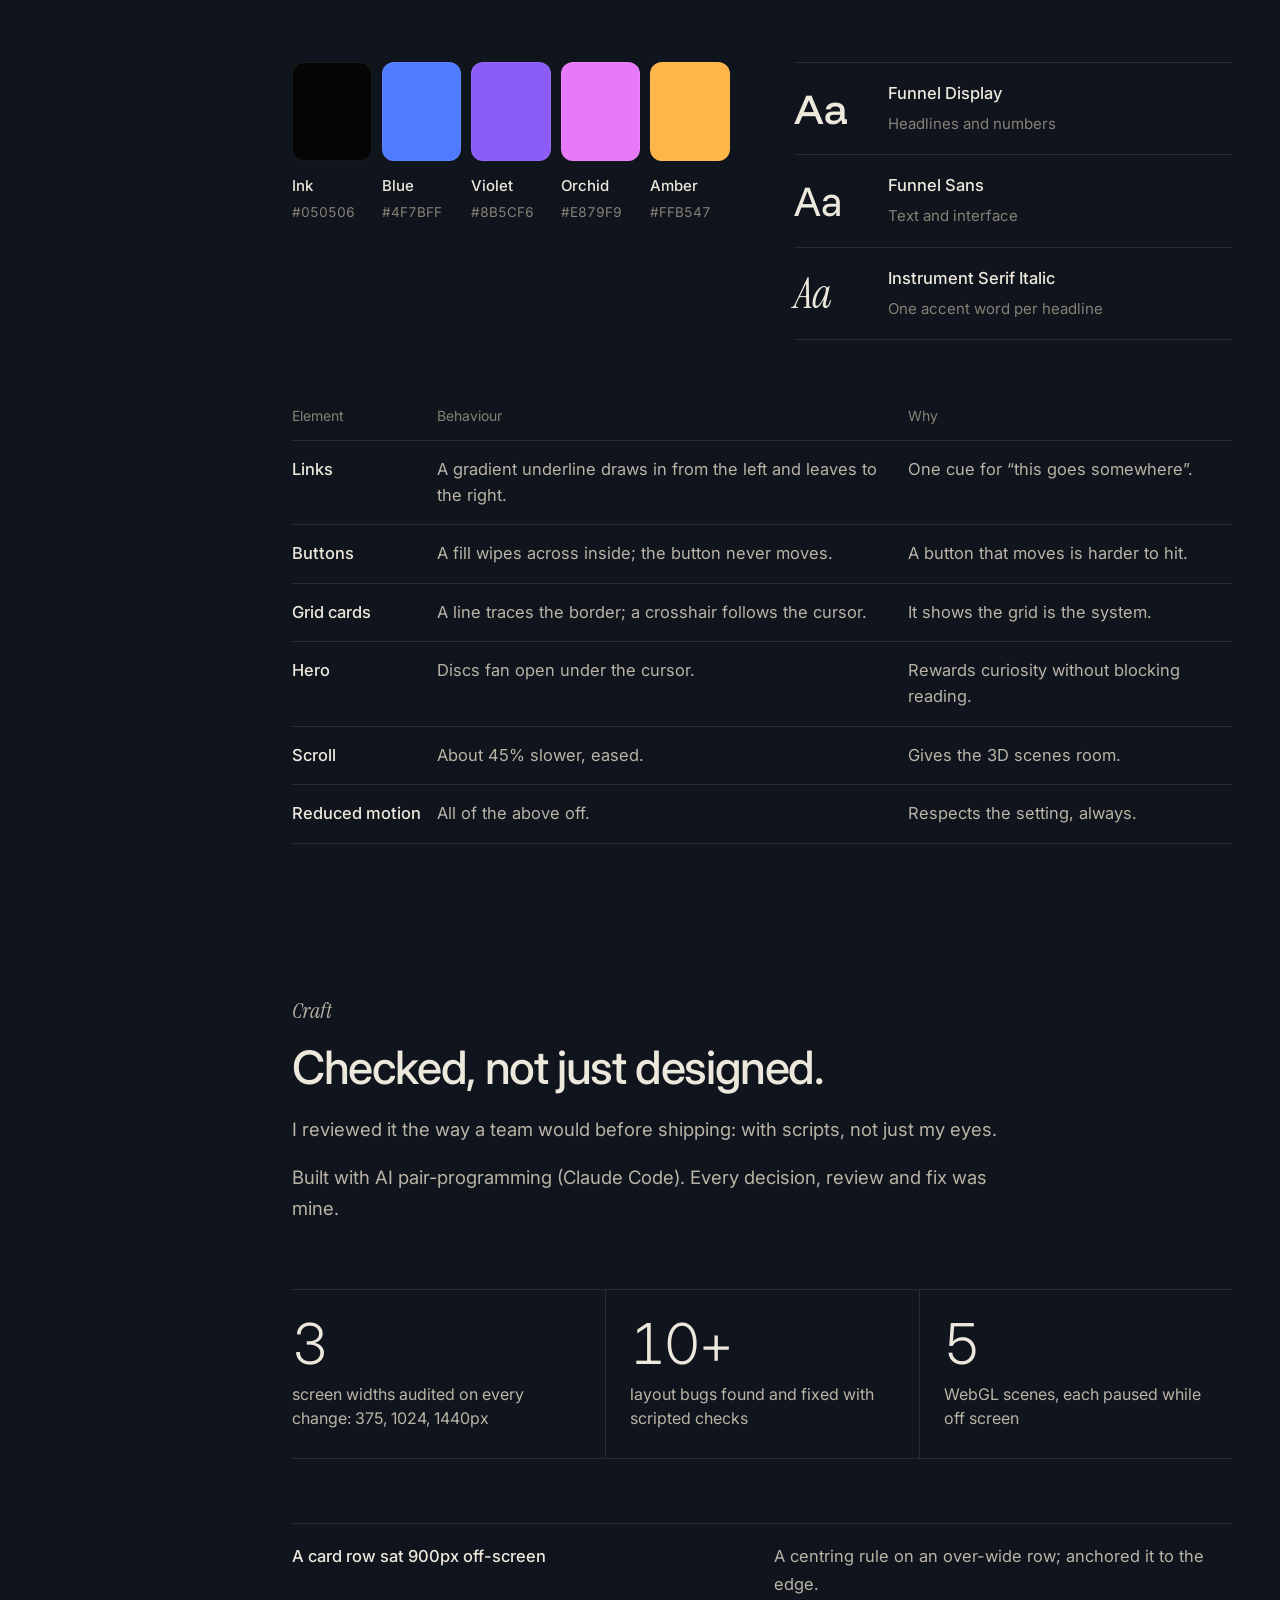
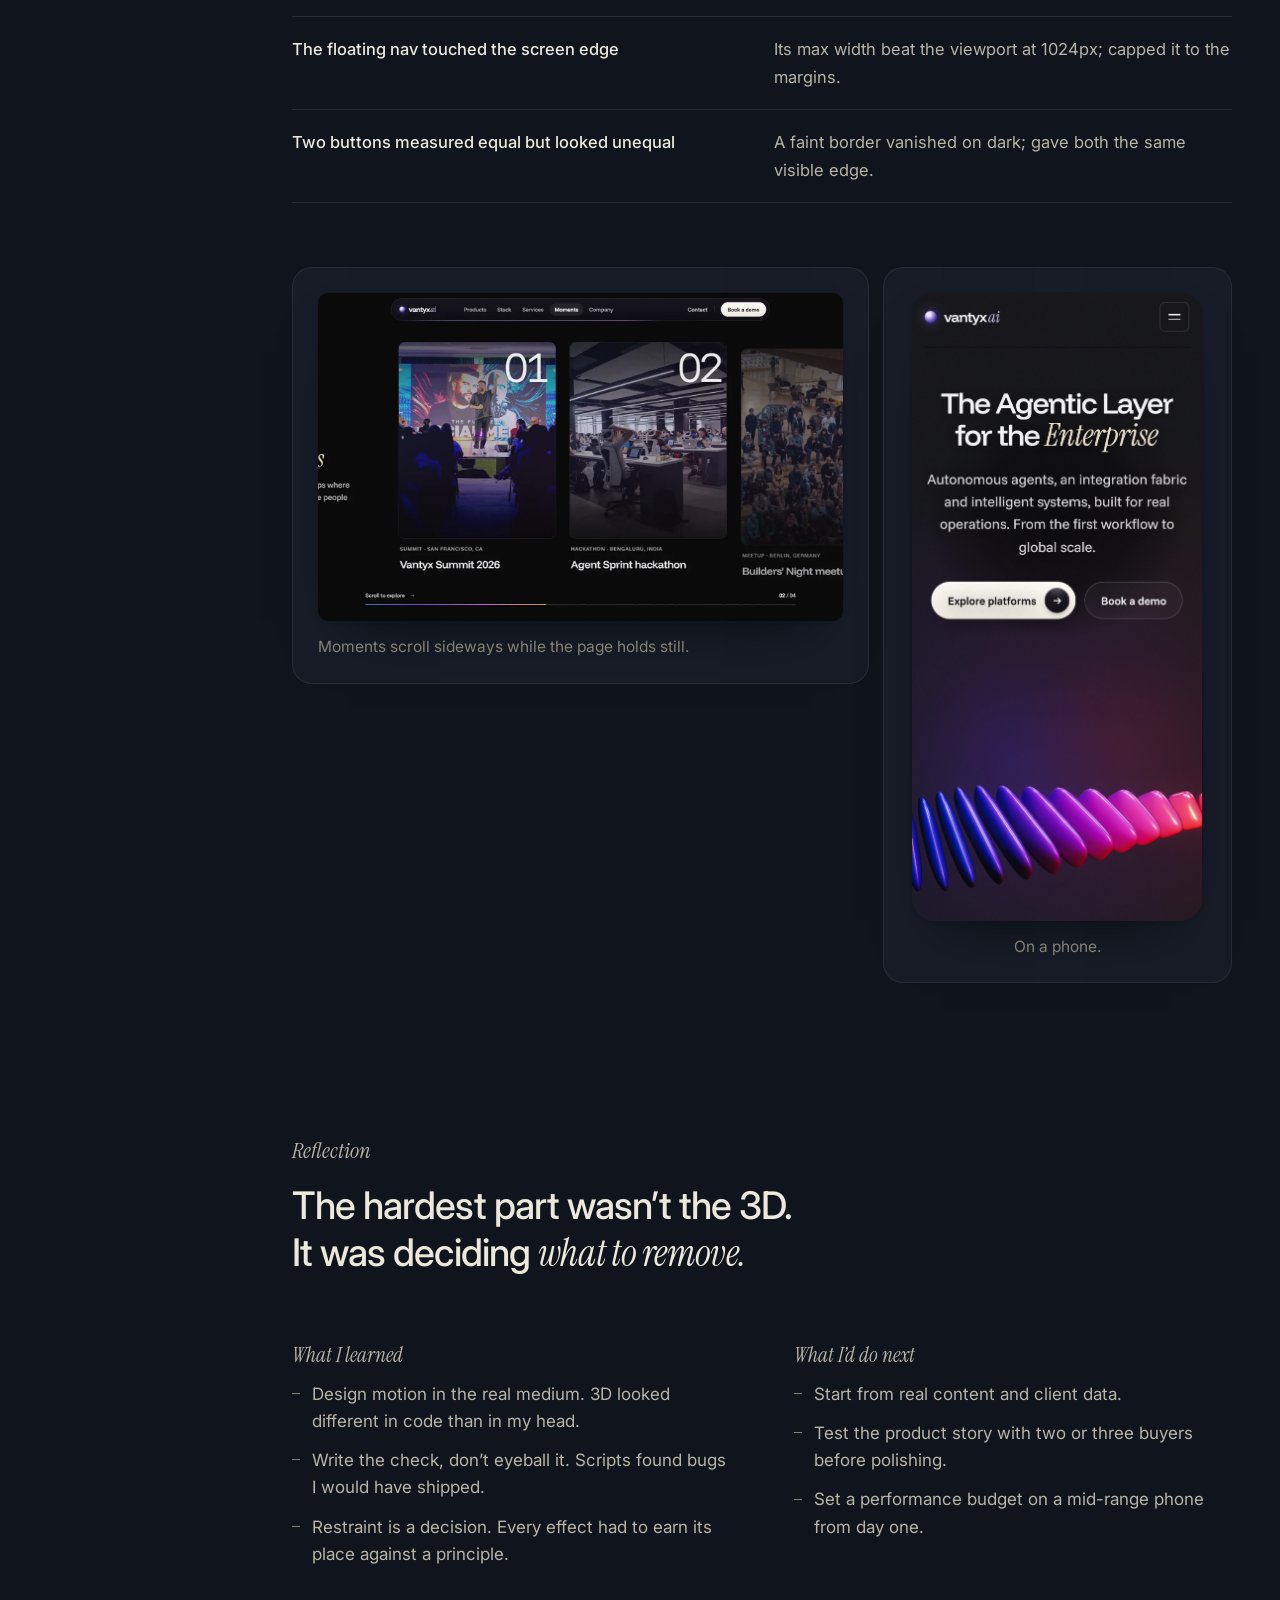
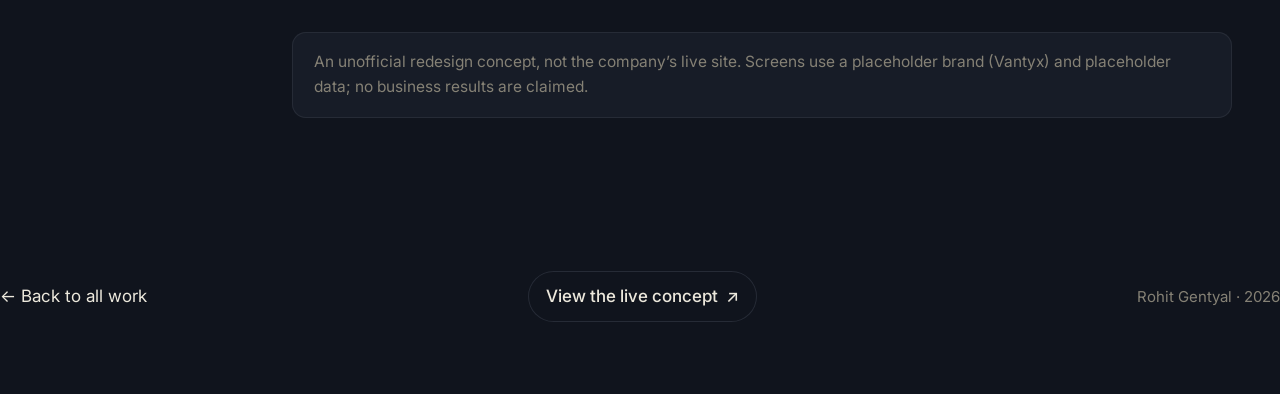
==== commit 082fc74a: "Nexus case study: hero clip re-recorded with its 3D at full resolution Co-Authored-By: Claude Opus 5" ====
--- a/nexus.html
+++ b/nexus.html
@@ -37,7 +37,7 @@
         <h1 class="rv">Show the <em>work,</em> not the hype.</h1>
         <div class="rv" style="--d:80ms"><p class="lead">A concept website for the agentic-AI company where I did my design internship, and this is its case study: how I&rsquo;d redesign the site so an enterprise buyer understands six products in one scroll, and trusts the team that built them.</p><a class="live" href="https://vantyx-concept.vercel.app" target="_blank" rel="noopener">View the live concept <span aria-hidden="true">&#8599;</span></a></div>
       </div>
-      <figure class="shot hero-shot rv"><video class="clip" muted loop playsinline preload="none" poster="assets/nexus/clip-hero.jpg?v=6" aria-label="The redesigned home page: the cursor sweeps across a wave of rounded-square discs and they fan open" data-eager><source src="assets/nexus/clip-hero.mp4?v=6" type="video/mp4"></video></figure>
+      <figure class="shot hero-shot rv"><video class="clip" muted loop playsinline preload="none" poster="assets/nexus/clip-hero.jpg?v=7" aria-label="The redesigned home page: the cursor sweeps across a wave of rounded-square discs and they fan open" data-eager><source src="assets/nexus/clip-hero.mp4?v=7" type="video/mp4"></video></figure>
       <dl class="meta rv">
         <div><dt>Role</dt><dd>UI/UX design intern<span>then self-initiated</span></dd></div>
         <div><dt>Timeline</dt><dd>May &ndash; Dec 2025<span>Concept, 2026</span></dd></div>
